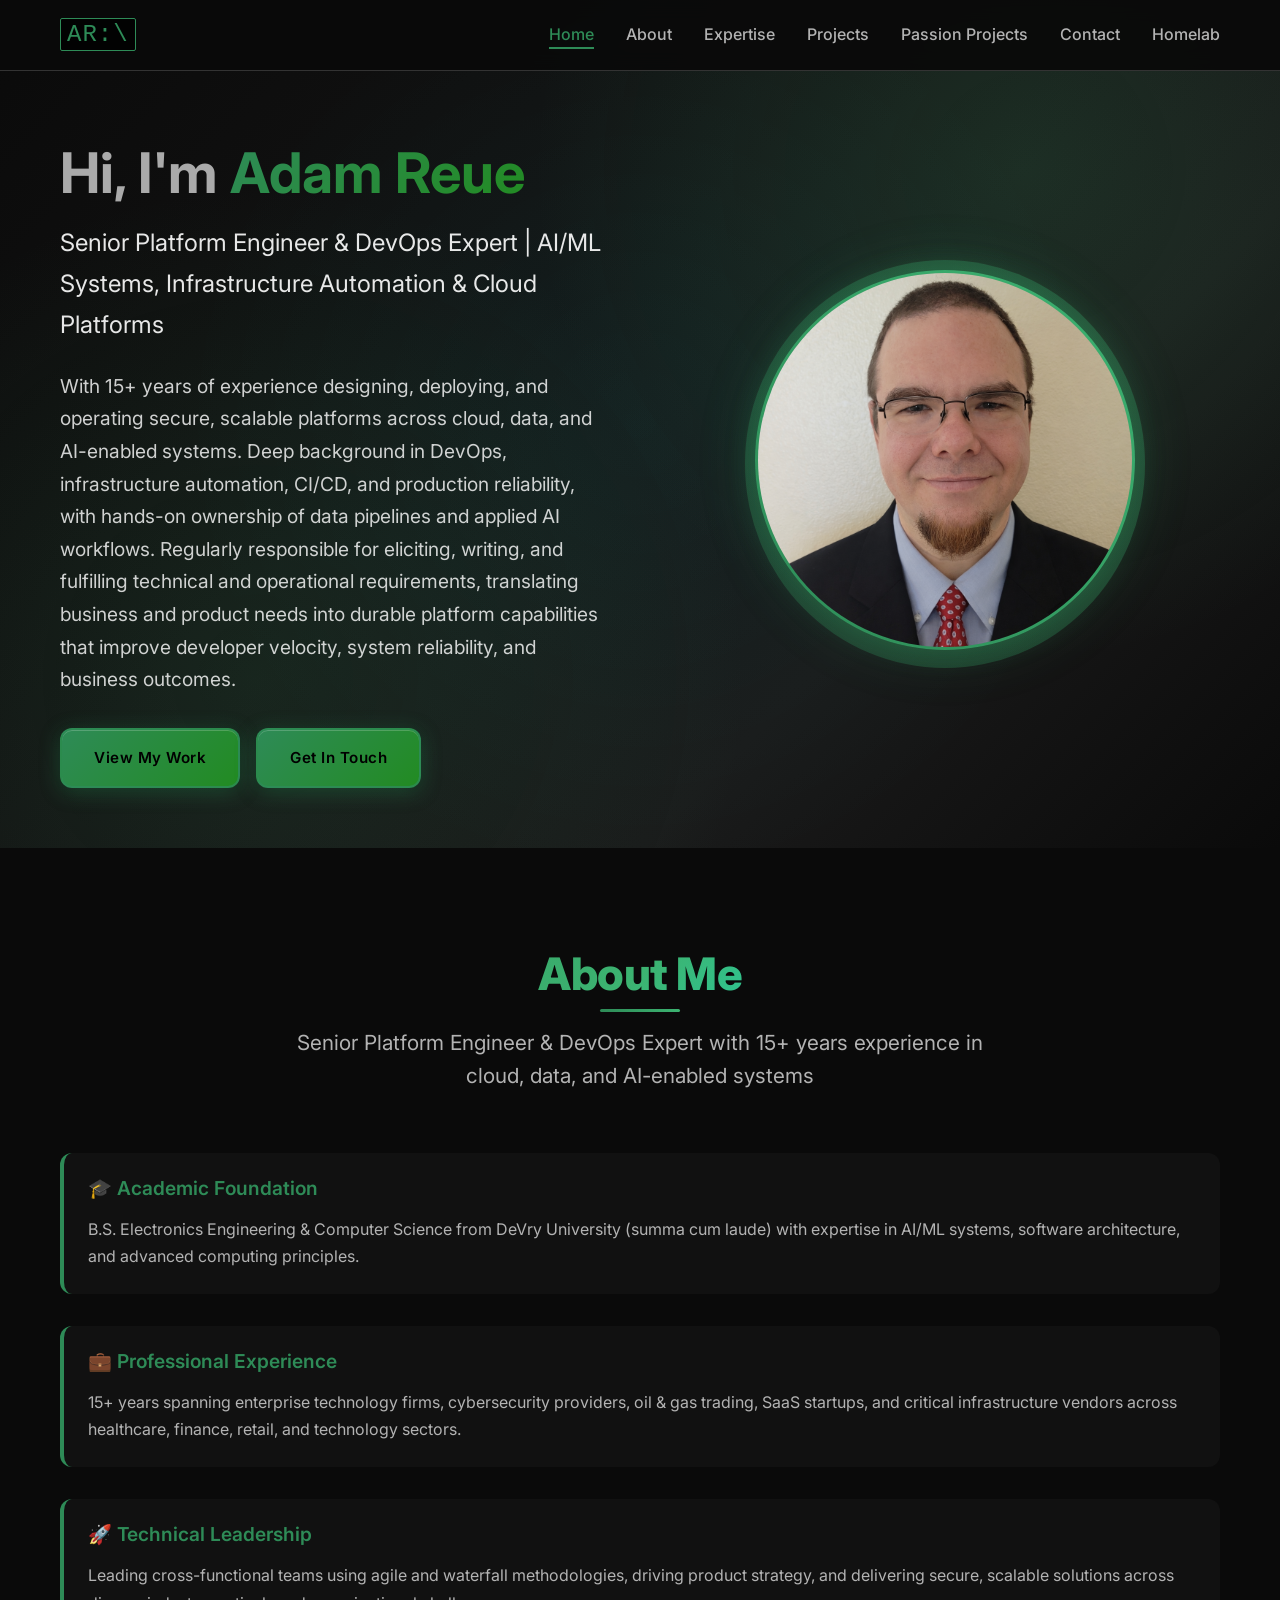
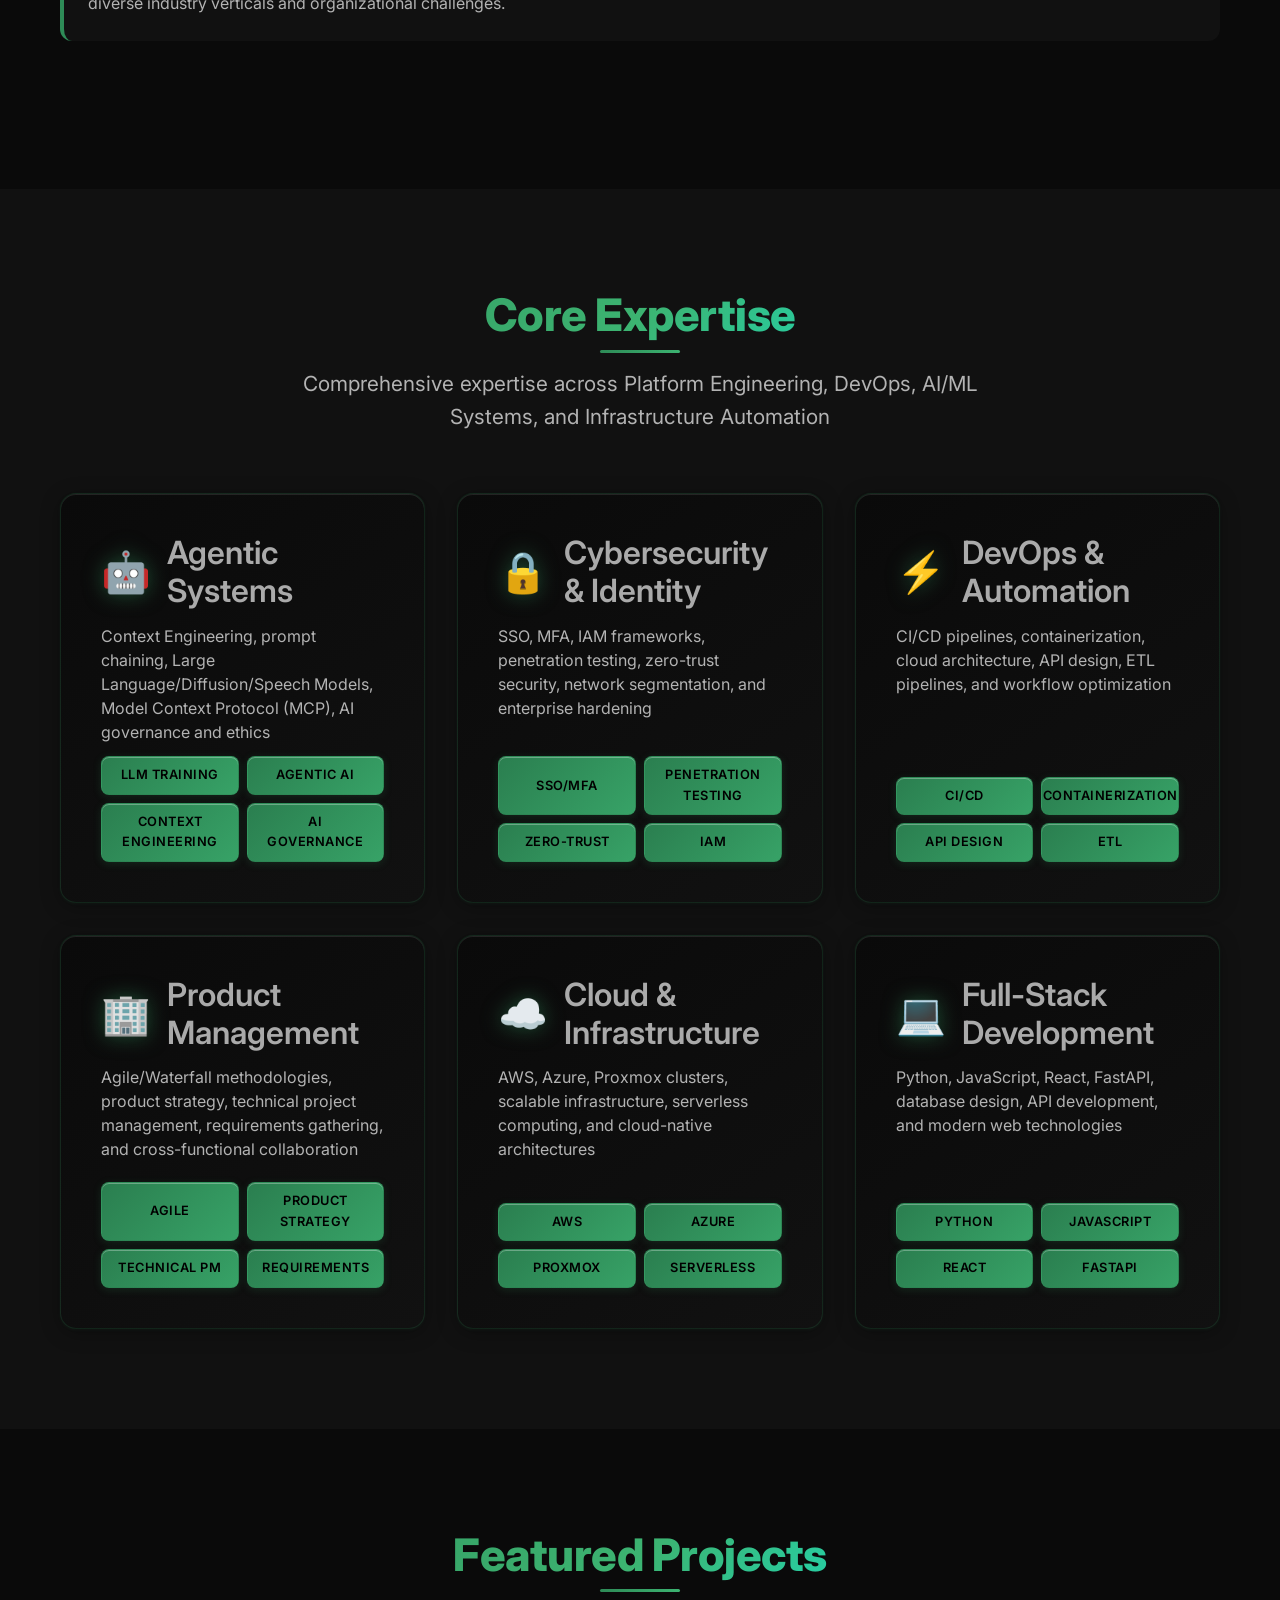
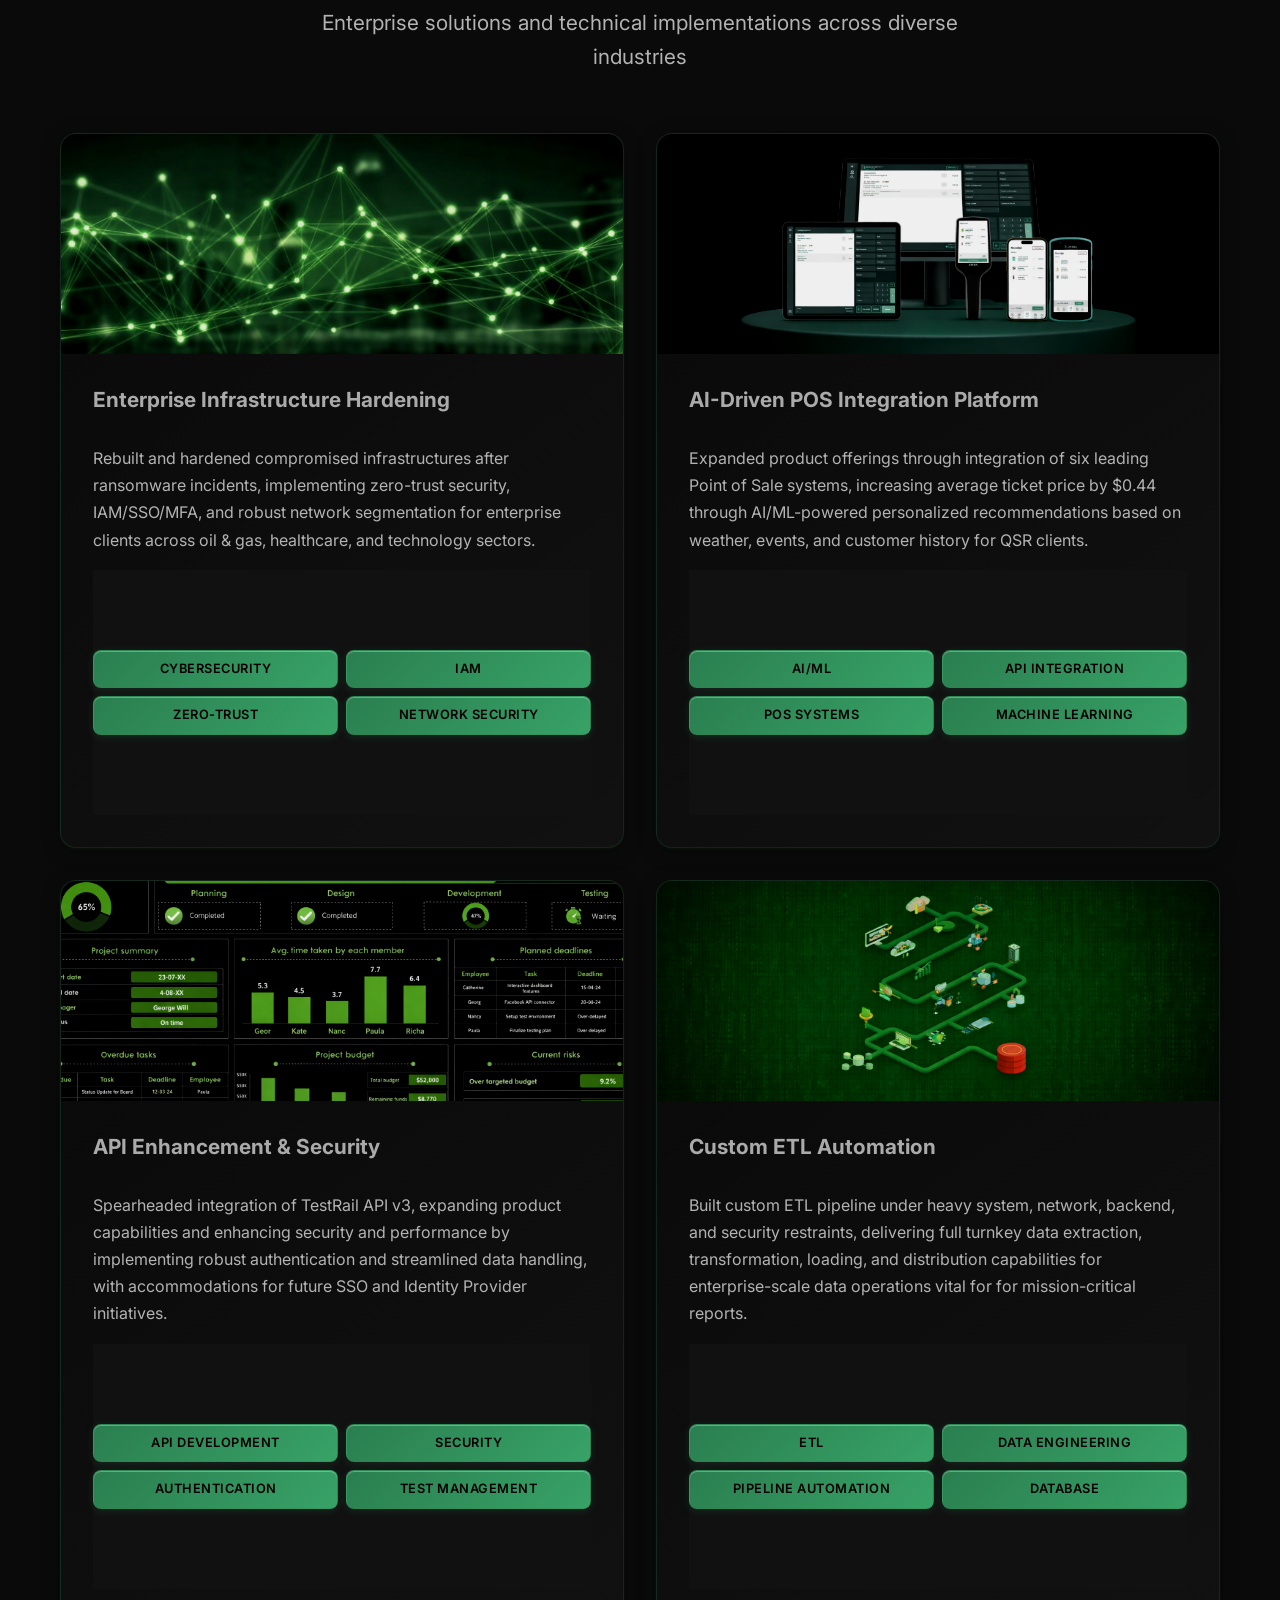
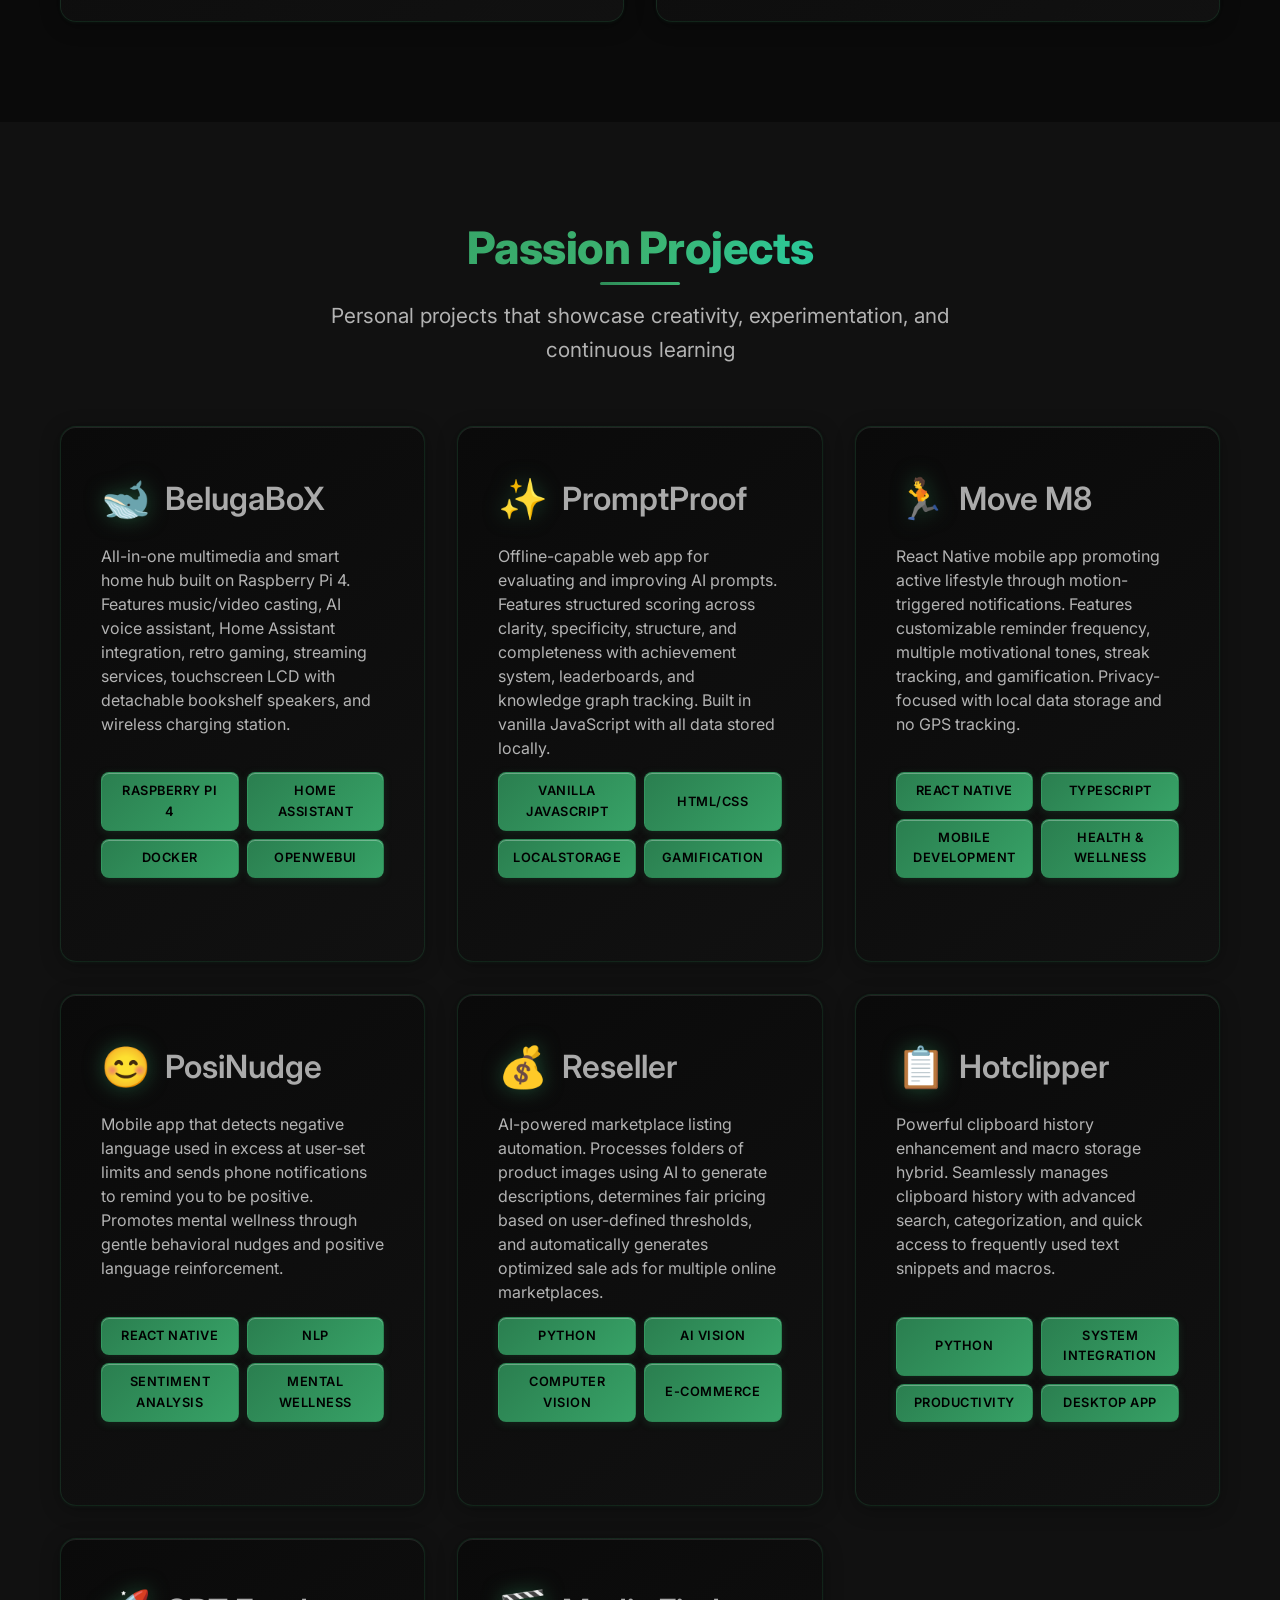
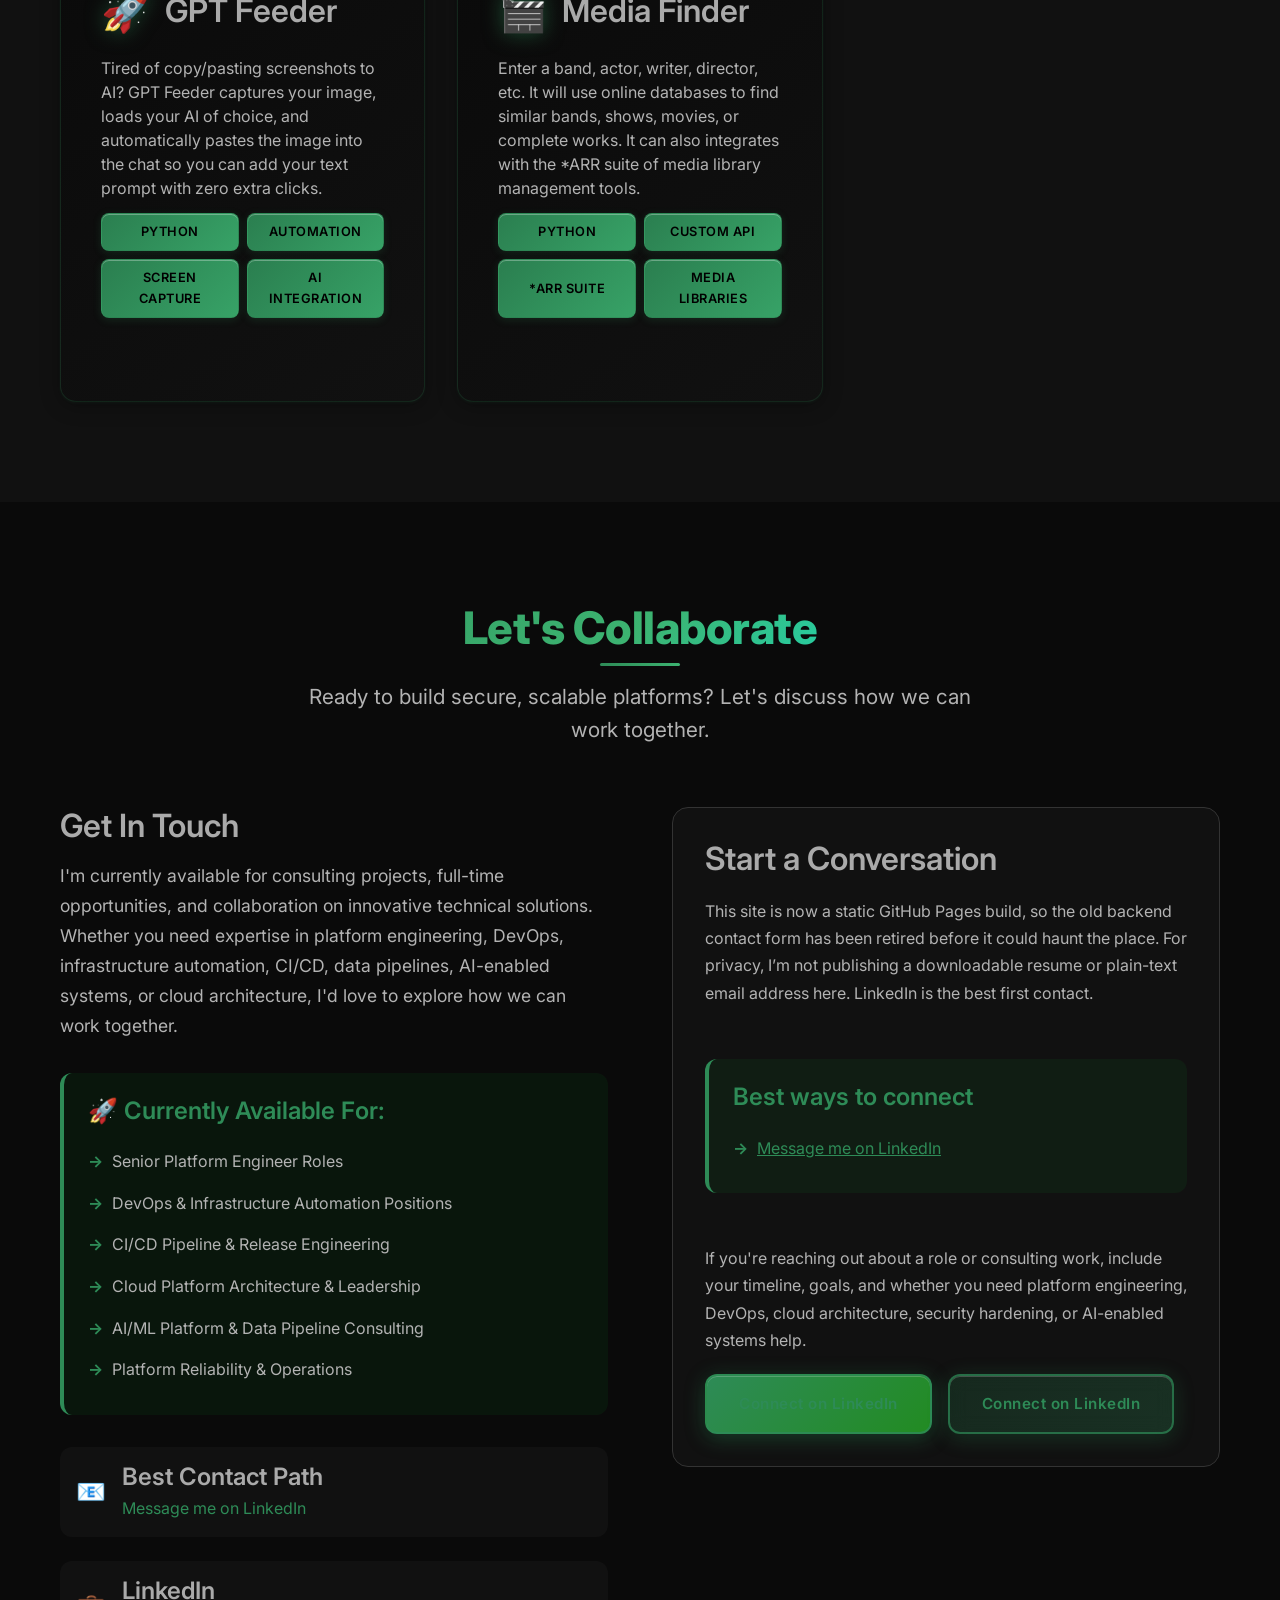
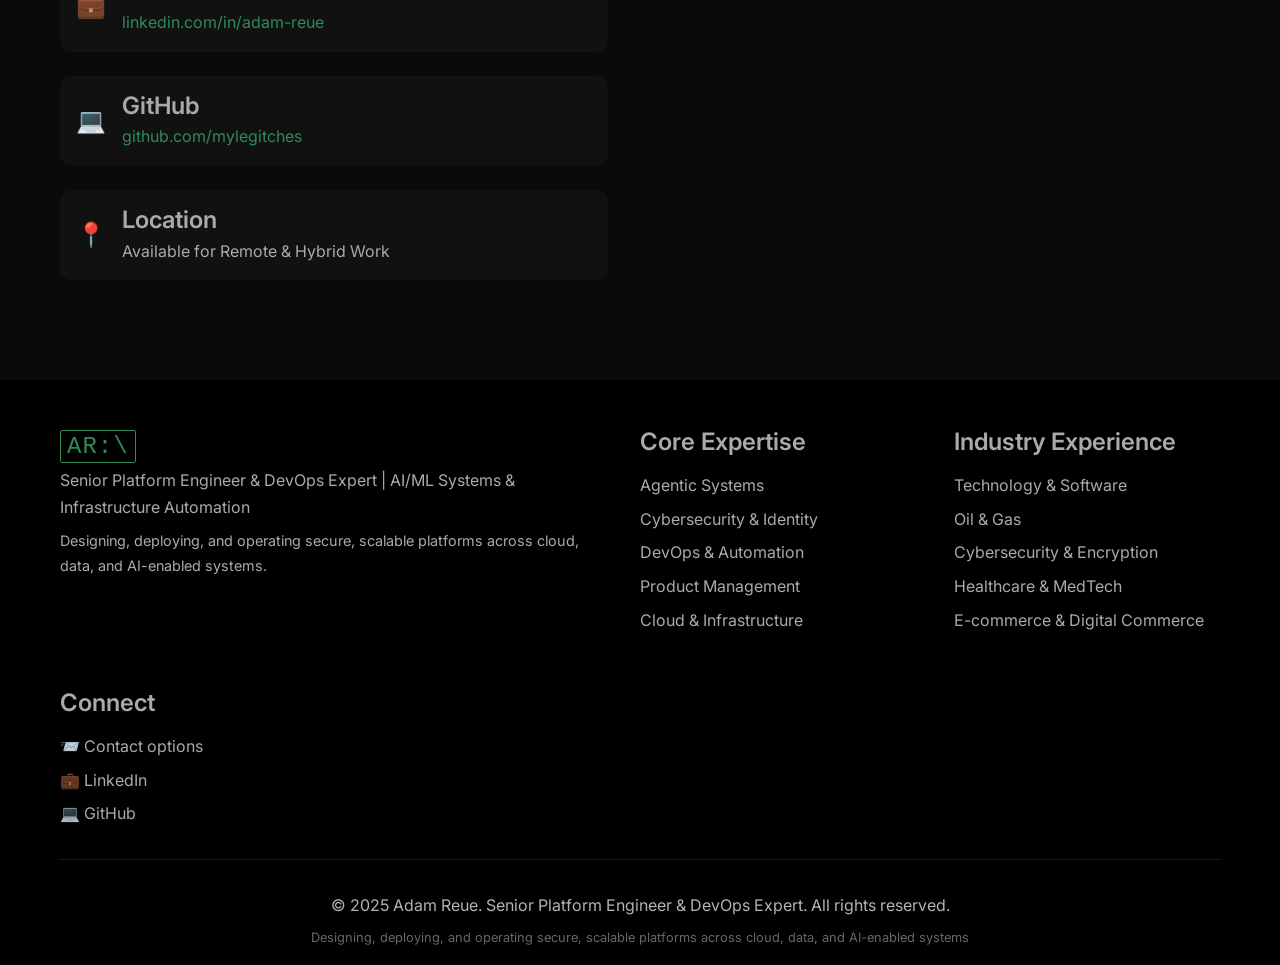
==== index.html @ cebc0ce0 "Initial public release" ====
<!DOCTYPE html>
<html lang="en">
<head>
    <meta charset="UTF-8">
    <meta name="viewport" content="width=device-width, initial-scale=1.0">
    <title>Adam Reue - Senior Platform Engineer & DevOps Expert | AI/ML Systems, Infrastructure Automation & Cloud Platforms</title>
    <meta name="description" content="Senior Platform Engineer with 15+ years experience designing, deploying, and operating secure, scalable platforms across cloud, data, and AI-enabled systems. Expert in DevOps, infrastructure automation, CI/CD, and production reliability.">
    <meta name="keywords" content="AI Solutions Architect, Senior Technical Product Manager, ETL and Automation Engineer, Technical Product Manager, Cybersecurity Expert, Machine Learning, DevOps, Full-Stack Development, API Design, Agentic AI">
    <meta name="author" content="Adam Reue">

    <!-- Open Graph / Facebook -->
    <meta property="og:type" content="website">
    <meta property="og:url" content="https://mylegitches.github.io/adamreue-com/">
    <meta property="og:title" content="Adam Reue - Senior Platform Engineer & DevOps Expert | AI/ML Systems & Infrastructure Automation">
    <meta property="og:description" content="15+ years experience in DevOps, infrastructure automation, CI/CD, and platform reliability. Expert in cloud platforms, data pipelines, and AI-enabled systems.">

    <!-- Twitter -->
    <meta property="twitter:card" content="summary_large_image">
    <meta property="twitter:url" content="https://mylegitches.github.io/adamreue-com/">
    <meta property="twitter:title" content="Adam Reue - Senior Platform Engineer & DevOps Expert | AI/ML Systems & Infrastructure Automation">
    <meta property="twitter:description" content="15+ years experience in DevOps, infrastructure automation, CI/CD, and platform reliability. Expert in cloud platforms, data pipelines, and AI-enabled systems.">

    <link rel="preconnect" href="https://fonts.googleapis.com">
    <link rel="preconnect" href="https://fonts.gstatic.com" crossorigin>
    <link href="https://fonts.googleapis.com/css2?family=Inter:wght@300;400;500;600;700&family=JetBrains+Mono:wght@400;500;600&family=Orbitron:wght@400;700;900&display=swap" rel="stylesheet">
    <link rel="stylesheet" href="assets/css/styles.css">
    <link rel="icon" type="image/png" href="assets/img/placeholder.png">
</head>
<body>
    <!-- Navigation -->
    <nav class="navbar">
        <div class="nav-container">
            <div class="nav-logo">
                <span class="logo-text">AR:\</span>
            </div>
            <ul class="nav-menu">
                <li class="nav-item"><a href="#home" class="nav-link">Home</a></li>
                <li class="nav-item"><a href="#about" class="nav-link">About</a></li>
                <li class="nav-item"><a href="#expertise" class="nav-link">Expertise</a></li>
                <li class="nav-item"><a href="#projects" class="nav-link">Projects</a></li>
                <li class="nav-item"><a href="#passion-projects" class="nav-link">Passion Projects</a></li>                <li class="nav-item"><a href="#contact" class="nav-link">Contact</a></li>
                <li class="nav-item"><a href="https://homelab.adamreue.com" class="nav-link" target="_blank">Homelab</a></li>
            </ul>
            <div class="hamburger">
                <span></span>
                <span></span>
                <span></span>
            </div>
        </div>
    </nav>

    <!-- Hero Section -->
    <section id="home" class="hero">
        <div class="hero-container">
            <div class="hero-content">
                <div class="hero-text">
                    <h1 class="hero-title">
                        Hi, I'm <span class="highlight">Adam Reue</span>
                    </h1>
                    <p class="hero-subtitle">Senior Platform Engineer & DevOps Expert | AI/ML Systems, Infrastructure Automation & Cloud Platforms</p>
                    <p class="hero-description">
                        With 15+ years of experience designing, deploying, and operating secure, scalable platforms across cloud, data, and AI-enabled systems. Deep background in DevOps, infrastructure automation, CI/CD, and production reliability, with hands-on ownership of data pipelines and applied AI workflows. Regularly responsible for eliciting, writing, and fulfilling technical and operational requirements, translating business and product needs into durable platform capabilities that improve developer velocity, system reliability, and business outcomes.
                    </p>
                    <div class="hero-buttons">
                        <a href="#projects" class="btn btn-primary">View My Work</a>
                        <a href="#contact" class="btn btn-primary">Get In Touch</a>                    </div>
                </div>
                <div class="hero-image">
                    <div class="image-container">
                        <img src="assets/img/Adam2026.png" alt="Adam Reue - Senior AI Engineer" class="profile-image">
                        <div class="image-glow"></div>
                    </div>
                </div>
            </div>
        </div>
    </section>

    <!-- About Section -->
    <section id="about" class="about">
        <div class="container">
            <div class="section-header">
                <h2 class="section-title">About Me</h2>
                <p class="section-subtitle">Senior Platform Engineer & DevOps Expert with 15+ years experience in cloud, data, and AI-enabled systems</p>
            </div>
            <div class="about-content">
                <div class="about-text">
                    <div class="about-experience">
                        <div class="experience-item">
                            <h4>🎓 Academic Foundation</h4>
                            <p>B.S. Electronics Engineering & Computer Science from DeVry University (summa cum laude) with expertise in AI/ML systems, software architecture, and advanced computing principles.</p>
                        </div>
                        <div class="experience-item">
                            <h4>💼 Professional Experience</h4>
                            <p>15+ years spanning enterprise technology firms, cybersecurity providers, oil & gas trading, SaaS startups, and critical infrastructure vendors across healthcare, finance, retail, and technology sectors.</p>
                        </div>
                        <div class="experience-item">
                            <h4>🚀 Technical Leadership</h4>
                            <p>Leading cross-functional teams using agile and waterfall methodologies, driving product strategy, and delivering secure, scalable solutions across diverse industry verticals and organizational challenges.</p>
                        </div>
                    </div>
                </div>
            </div>
        </div>
    </section>

    <!-- Expertise Section -->
    <section id="expertise" class="expertise">
        <div class="container">
            <div class="section-header">
                <h2 class="section-title">Core Expertise</h2>
                <p class="section-subtitle">Comprehensive expertise across Platform Engineering, DevOps, AI/ML Systems, and Infrastructure Automation</p>
            </div>
            <div class="expertise-grid">
                <div class="expertise-card">
                    <div class="card-header">
                        <div class="card-icon">🤖</div>
                        <h3>Agentic Systems</h3>
                    </div>
                    <p>Context Engineering, prompt chaining, Large Language/Diffusion/Speech Models, Model Context Protocol (MCP), AI governance and ethics</p>
                    <div class="skill-tags">
                        <span class="skill-tag">LLM Training</span>
                        <span class="skill-tag">Agentic AI</span>
                        <span class="skill-tag">Context Engineering</span>
                        <span class="skill-tag">AI Governance</span>
                    </div>
                </div>
                <div class="expertise-card">
                    <div class="card-header">
                        <div class="card-icon">🔒</div>
                        <h3>Cybersecurity & Identity</h3>
                    </div>
                    <p>SSO, MFA, IAM frameworks, penetration testing, zero-trust security, network segmentation, and enterprise hardening</p>
                    <div class="skill-tags">
                        <span class="skill-tag">SSO/MFA</span>
                        <span class="skill-tag">Penetration Testing</span>
                        <span class="skill-tag">Zero-Trust</span>
                        <span class="skill-tag">IAM</span>
                    </div>
                </div>
                <div class="expertise-card">
                    <div class="card-header">
                        <div class="card-icon">⚡</div>
                        <h3>DevOps & Automation</h3>
                    </div>
                    <p>CI/CD pipelines, containerization, cloud architecture, API design, ETL pipelines, and workflow optimization</p>
                    <div class="skill-tags">
                        <span class="skill-tag">CI/CD</span>
                        <span class="skill-tag">Containerization</span>
                        <span class="skill-tag">API Design</span>
                        <span class="skill-tag">ETL</span>
                    </div>
                </div>
                <div class="expertise-card">
                    <div class="card-header">
                        <div class="card-icon">🏢</div>
                        <h3>Product Management</h3>
                    </div>
                    <p>Agile/Waterfall methodologies, product strategy, technical project management, requirements gathering, and cross-functional collaboration</p>
                    <div class="skill-tags">
                        <span class="skill-tag">Agile</span>
                        <span class="skill-tag">Product Strategy</span>
                        <span class="skill-tag">Technical PM</span>
                        <span class="skill-tag">Requirements</span>
                    </div>
                </div>
                <div class="expertise-card">
                    <div class="card-header">
                        <div class="card-icon">☁️</div>
                        <h3>Cloud & Infrastructure</h3>
                    </div>
                    <p>AWS, Azure, Proxmox clusters, scalable infrastructure, serverless computing, and cloud-native architectures</p>
                    <div class="skill-tags">
                        <span class="skill-tag">AWS</span>
                        <span class="skill-tag">Azure</span>
                        <span class="skill-tag">Proxmox</span>
                        <span class="skill-tag">Serverless</span>
                    </div>
                </div>
                <div class="expertise-card">
                    <div class="card-header">
                        <div class="card-icon">💻</div>
                        <h3>Full-Stack Development</h3>
                    </div>
                    <p>Python, JavaScript, React, FastAPI, database design, API development, and modern web technologies</p>
                    <div class="skill-tags">
                        <span class="skill-tag">Python</span>
                        <span class="skill-tag">JavaScript</span>
                        <span class="skill-tag">React</span>
                        <span class="skill-tag">FastAPI</span>
                    </div>
                </div>
            </div>
        </div>
    </section>

    <!-- Projects Section -->
    <section id="projects" class="projects">
        <div class="container">
            <div class="section-header">
                <h2 class="section-title">Featured Projects</h2>
                <p class="section-subtitle">Enterprise solutions and technical implementations across diverse industries</p>
            </div>
            <div class="projects-grid">
                <div class="project-card">
                    <div class="project-image">
                        <img src="assets/img/platform-hardening.png" alt="Enterprise Infrastructure Hardening">
                    </div>
                    <div class="project-content">
                        <h3>Enterprise Infrastructure Hardening</h3>
                        <p>Rebuilt and hardened compromised infrastructures after ransomware incidents, implementing zero-trust security, IAM/SSO/MFA, and robust network segmentation for enterprise clients across oil & gas, healthcare, and technology sectors.</p>
                        <div class="project-tech">
                            <span class="tech-tag">Cybersecurity</span>
                            <span class="tech-tag">IAM</span>
                            <span class="tech-tag">Zero-Trust</span>
                            <span class="tech-tag">Network Security</span>
                        </div>
                        <div class="project-links">
                            <a href="#contact" class="project-github-link">CONTACT ME</a>
                        </div>
                    </div>
                </div>
                <div class="project-card">
                    <div class="project-image">
                        <img src="assets/img/extenda-retail-pos-system.png" alt="AI-Driven POS Integration Platform">
                    </div>
                    <div class="project-content">
                        <h3>AI-Driven POS Integration Platform</h3>
                        <p>Expanded product offerings through integration of six leading Point of Sale systems, increasing average ticket price by $0.44 through AI/ML-powered personalized recommendations based on weather, events, and customer history for QSR clients.</p>
                        <div class="project-tech">
                            <span class="tech-tag">AI/ML</span>
                            <span class="tech-tag">API Integration</span>
                            <span class="tech-tag">POS Systems</span>
                            <span class="tech-tag">Machine Learning</span>
                        </div>
                        <div class="project-links">
                            <a href="#contact" class="project-github-link">CONTACT ME</a>
                        </div>
                    </div>
                </div>
                <div class="project-card">
                    <div class="project-image">
                        <img src="assets/img/project-status-quality-assurance-dashboard.png" alt="API Enhancement & Security">
                    </div>
                    <div class="project-content">
                        <h3>API Enhancement & Security</h3>
                        <p>Spearheaded integration of TestRail API v3, expanding product capabilities and enhancing security and performance by implementing robust authentication and streamlined data handling, with accommodations for future SSO and Identity Provider initiatives.</p>
                        <div class="project-tech">
                            <span class="tech-tag">API Development</span>
                            <span class="tech-tag">Security</span>
                            <span class="tech-tag">Authentication</span>
                            <span class="tech-tag">Test Management</span>
                        </div>
                        <div class="project-links">
                            <a href="#contact" class="project-github-link">CONTACT ME</a>
                        </div>
                    </div>
                </div>
                <div class="project-card">
                    <div class="project-image">
                        <img src="assets/img/etl-pipeline.png" alt="ETL Automation Engineer">
                    </div>
                    <div class="project-content">
                        <h3>Custom ETL Automation</h3>
                        <p>Built custom ETL pipeline under heavy system, network, backend, and security restraints, delivering full turnkey data extraction, transformation, loading, and distribution capabilities for enterprise-scale data operations vital for for mission-critical reports.</p>
                        <div class="project-tech">
                            <span class="tech-tag">ETL</span>
                            <span class="tech-tag">Data Engineering</span>
                            <span class="tech-tag">Pipeline Automation</span>
                            <span class="tech-tag">Database</span>
                        </div>
                        <div class="project-links">
                            <a href="#contact" class="project-github-link">CONTACT ME</a>
                        </div>
                    </div>
                </div>
            </div>
        </div>
    </section>

    <!-- Passion Projects Section -->
    <section id="passion-projects" class="passion-projects">
        <div class="container">
            <div class="section-header">
                <h2 class="section-title">Passion Projects</h2>
                <p class="section-subtitle">Personal projects that showcase creativity, experimentation, and continuous learning</p>
            </div>
            <div class="expertise-grid">
                <div class="expertise-card animate-in passion-project-card">
                    <div class="card-header">
                        <div class="card-icon">🐋</div>
                        <h3>BelugaBoX</h3>
                    </div>
                    <p>All-in-one multimedia and smart home hub built on Raspberry Pi 4. Features music/video casting, AI voice assistant, Home Assistant integration, retro gaming, streaming services, touchscreen LCD with detachable bookshelf speakers, and wireless charging station.</p>
                    <div class="skill-tags">
                        <span class="skill-tag">Raspberry Pi 4</span>
                        <span class="skill-tag">Home Assistant</span>
                        <span class="skill-tag">Docker</span>
                        <span class="skill-tag">OpenWebUI</span>
                    </div>
                    <div class="project-links">
                        <a href="projects/belugabox/" class="project-details-link">PROJECT DETAILS</a>
                        <a href="https://github.com/mylegitches/BelugaBoX" class="project-github-link" target="_blank">VIEW ON GITHUB</a>
                    </div>
                </div>
                <div class="expertise-card animate-in passion-project-card">
                    <div class="card-header">
                        <div class="card-icon">✨</div>
                        <h3>PromptProof</h3>
                    </div>
                    <p>Offline-capable web app for evaluating and improving AI prompts. Features structured scoring across clarity, specificity, structure, and completeness with achievement system, leaderboards, and knowledge graph tracking. Built in vanilla JavaScript with all data stored locally.</p>
                    <div class="skill-tags">
                        <span class="skill-tag">Vanilla JavaScript</span>
                        <span class="skill-tag">HTML/CSS</span>
                        <span class="skill-tag">LocalStorage</span>
                        <span class="skill-tag">Gamification</span>
                    </div>
                    <div class="project-links">
                        <a href="projects/promptproof/" class="project-details-link">PROJECT DETAILS</a>
                        <a href="https://github.com/mylegitches/promptproof" class="project-github-link" target="_blank">VIEW ON GITHUB</a>
                    </div>
                </div>
                <div class="expertise-card animate-in passion-project-card">
                    <div class="card-header">
                        <div class="card-icon">🏃</div>
                        <h3>Move M8</h3>
                    </div>
                    <p>React Native mobile app promoting active lifestyle through motion-triggered notifications. Features customizable reminder frequency, multiple motivational tones, streak tracking, and gamification. Privacy-focused with local data storage and no GPS tracking.</p>
                    <div class="skill-tags">
                        <span class="skill-tag">React Native</span>
                        <span class="skill-tag">TypeScript</span>
                        <span class="skill-tag">Mobile Development</span>
                        <span class="skill-tag">Health & Wellness</span>
                    </div>
                    <div class="project-links">
                        <a href="projects/move-m8/" class="project-details-link">PROJECT DETAILS</a>
                        <a href="https://github.com/mylegitches/move-m8" class="project-github-link" target="_blank">VIEW ON GITHUB</a>
                    </div>
                </div>
                <div class="expertise-card animate-in passion-project-card">
                    <div class="card-header">
                        <div class="card-icon">😊</div>
                        <h3>PosiNudge</h3>
                    </div>
                    <p>Mobile app that detects negative language used in excess at user-set limits and sends phone notifications to remind you to be positive. Promotes mental wellness through gentle behavioral nudges and positive language reinforcement.</p>
                    <div class="skill-tags">
                        <span class="skill-tag">React Native</span>
                        <span class="skill-tag">NLP</span>
                        <span class="skill-tag">Sentiment Analysis</span>
                        <span class="skill-tag">Mental Wellness</span>
                    </div>
                    <div class="project-links">
                        <a href="projects/posi-nudge/" class="project-details-link">PROJECT DETAILS</a>
                        <a href="https://github.com/mylegitches/posi-nudge" class="project-github-link" target="_blank">VIEW ON GITHUB</a>
                    </div>
                </div>
                <div class="expertise-card animate-in passion-project-card">
                    <div class="card-header">
                        <div class="card-icon">💰</div>
                        <h3>Reseller</h3>
                    </div>
                    <p>AI-powered marketplace listing automation. Processes folders of product images using AI to generate descriptions, determines fair pricing based on user-defined thresholds, and automatically generates optimized sale ads for multiple online marketplaces.</p>
                    <div class="skill-tags">
                        <span class="skill-tag">Python</span>
                        <span class="skill-tag">AI Vision</span>
                        <span class="skill-tag">Computer Vision</span>
                        <span class="skill-tag">E-commerce</span>
                    </div>
                    <div class="project-links">
                        <a href="projects/reseller/" class="project-details-link">PROJECT DETAILS</a>
                        <a href="https://github.com/mylegitches/reseller" class="project-github-link" target="_blank">VIEW ON GITHUB</a>
                    </div>
                </div>
                <div class="expertise-card animate-in passion-project-card">
                    <div class="card-header">
                        <div class="card-icon">📋</div>
                        <h3>Hotclipper</h3>
                    </div>
                    <p>Powerful clipboard history enhancement and macro storage hybrid. Seamlessly manages clipboard history with advanced search, categorization, and quick access to frequently used text snippets and macros.</p>
                    <div class="skill-tags">
                        <span class="skill-tag">Python</span>
                        <span class="skill-tag">System Integration</span>
                        <span class="skill-tag">Productivity</span>
                        <span class="skill-tag">Desktop App</span>
                    </div>
                    <div class="project-links">
                        <a href="projects/hotclipper/" class="project-details-link">PROJECT DETAILS</a>
                        <a href="https://github.com/mylegitches/hotclipper" class="project-github-link" target="_blank">VIEW ON GITHUB</a>
                    </div>
                </div>
                <div class="expertise-card animate-in passion-project-card">
                    <div class="card-header">
                        <div class="card-icon">🚀</div>
                        <h3>GPT Feeder</h3>
                    </div>
                    <p>Tired of copy/pasting screenshots to AI? GPT Feeder captures your image, loads your AI of choice, and automatically pastes the image into the chat so you can add your text prompt with zero extra clicks.</p>
                    <div class="skill-tags">
                        <span class="skill-tag">Python</span>
                        <span class="skill-tag">Automation</span>
                        <span class="skill-tag">Screen Capture</span>
                        <span class="skill-tag">AI Integration</span>
                    </div>
                    <div class="project-links">
                        <a href="projects/gpt-feeder/" class="project-details-link">PROJECT DETAILS</a>
                        <a href="https://github.com/mylegitches/gpt-feeder" class="project-github-link" target="_blank">VIEW ON GITHUB</a>
                    </div>
                </div>
                <div class="expertise-card animate-in passion-project-card">
                    <div class="card-header">
                        <div class="card-icon">🎬</div>
                        <h3>Media Finder</h3>
                    </div>
                    <p>Enter a band, actor, writer, director, etc. It will use online databases to find similar bands, shows, movies, or complete works. It can also integrates with the *ARR suite of media library management tools.</p>
                    <div class="skill-tags">
                        <span class="skill-tag">Python</span>
                        <span class="skill-tag">Custom API</span>
                        <span class="skill-tag">*ARR Suite</span>
                        <span class="skill-tag">Media Libraries</span>
                    </div>
                    <div class="project-links">
                        <a href="projects/media-finder/" class="project-details-link">PROJECT DETAILS</a>
                        <a href="https://github.com/mylegitches/media-finder" class="project-github-link" target="_blank">VIEW ON GITHUB</a>
                    </div>
                </div>
            </div>
        </div>
    </section>

    <!-- Contact Section -->
    <section id="contact" class="contact">
        <div class="container">
            <div class="section-header">
                <h2 class="section-title">Let's Collaborate</h2>
                <p class="section-subtitle">Ready to build secure, scalable platforms? Let's discuss how we can work together.</p>
            </div>
            <div class="contact-content">
                <div class="contact-info">
                    <h3>Get In Touch</h3>
                    <p>I'm currently available for consulting projects, full-time opportunities, and collaboration on innovative technical solutions. Whether you need expertise in platform engineering, DevOps, infrastructure automation, CI/CD, data pipelines, AI-enabled systems, or cloud architecture, I'd love to explore how we can work together.</p>

                    <div class="availability">
                        <h4>🚀 Currently Available For:</h4>
                        <ul>
                            <li>Senior Platform Engineer Roles</li>
                            <li>DevOps & Infrastructure Automation Positions</li>
                            <li>CI/CD Pipeline & Release Engineering</li>
                            <li>Cloud Platform Architecture & Leadership</li>
                            <li>AI/ML Platform & Data Pipeline Consulting</li>
                            <li>Platform Reliability & Operations</li>
                        </ul>
                    </div>

                    <div class="contact-methods">
                        <div class="contact-method">
                            <div class="contact-icon">📧</div>
                            <div class="contact-details">
                                <h4>Best Contact Path</h4>
                                <a href="https://www.linkedin.com/in/adam-reue/" target="_blank" rel="noopener">Message me on LinkedIn</a>
                            </div>
                        </div>
                        <div class="contact-method">
                            <div class="contact-icon">💼</div>
                            <div class="contact-details">
                                <h4>LinkedIn</h4>
                                <a href="https://www.linkedin.com/in/adam-reue/" target="_blank">linkedin.com/in/adam-reue</a>
                            </div>
                        </div>
                        <div class="contact-method">
                            <div class="contact-icon">💻</div>
                            <div class="contact-details">
                                <h4>GitHub</h4>
                                <a href="https://github.com/mylegitches" target="_blank">github.com/mylegitches</a>
                            </div>
                        </div>
                        <div class="contact-method">
                            <div class="contact-icon">📍</div>
                            <div class="contact-details">
                                <h4>Location</h4>
                                <span>Available for Remote & Hybrid Work</span>
                            </div>
                        </div>
                    </div>
                </div>
                <div class="contact-form static-contact-card">
                    <div class="form">
                        <h3>Start a Conversation</h3>
                        <p>This site is now a static GitHub Pages build, so the old backend contact form has been retired before it could haunt the place. For privacy, I’m not publishing a downloadable resume or plain-text email address here. LinkedIn is the best first contact.</p>
                        <div class="availability">
                            <h4>Best ways to connect</h4>
                            <ul>                                <li><a href="https://www.linkedin.com/in/adam-reue/" target="_blank" rel="noopener">Message me on LinkedIn</a></li>                            </ul>
                        </div>
                        <p>If you're reaching out about a role or consulting work, include your timeline, goals, and whether you need platform engineering, DevOps, cloud architecture, security hardening, or AI-enabled systems help.</p>
                        <div class="hero-buttons">
                            <a class="btn btn-primary" href="https://www.linkedin.com/in/adam-reue/" target="_blank" rel="noopener">Connect on LinkedIn</a>
                            <a class="btn btn-secondary" href="https://www.linkedin.com/in/adam-reue/" target="_blank" rel="noopener">Connect on LinkedIn</a>
                        </div>
                    </div>
                </div>
            </div>
        </div>
    </section>

    <!-- Footer -->
    <footer class="footer">
        <div class="container">
            <div class="footer-content">
                <div class="footer-section">
                    <div class="footer-logo">
                        <span class="logo-text">AR:\</span>
                        <p>Senior Platform Engineer & DevOps Expert | AI/ML Systems & Infrastructure Automation</p>
                        <p class="footer-tagline">Designing, deploying, and operating secure, scalable platforms across cloud, data, and AI-enabled systems.</p>
                    </div>
                </div>
                <div class="footer-section">
                    <h4>Core Expertise</h4>
                    <ul class="footer-links">
                        <li>Agentic Systems</li>
                        <li>Cybersecurity & Identity</li>
                        <li>DevOps & Automation</li>
                        <li>Product Management</li>
                        <li>Cloud & Infrastructure</li>
                    </ul>
                </div>
                <div class="footer-section">
                    <h4>Industry Experience</h4>
                    <ul class="footer-links">
                        <li>Technology & Software</li>
                        <li>Oil & Gas</li>
                        <li>Cybersecurity & Encryption</li>
                        <li>Healthcare & MedTech</li>
                        <li>E-commerce & Digital Commerce</li>
                    </ul>
                </div>
                <div class="footer-section">
                    <h4>Connect</h4>
                    <div class="social-links">
                        <a href="../../index.html#contact" class="social-link">📨 Contact options</a>
                        <a href="https://www.linkedin.com/in/adam-reue/" class="social-link">💼 LinkedIn</a>
                        <a href="https://github.com/mylegitches" class="social-link">💻 GitHub</a>
                    </div>
                </div>
            </div>
            <div class="footer-bottom">
                <p>&copy; 2025 Adam Reue. Senior Platform Engineer & DevOps Expert. All rights reserved.</p>
                <p class="footer-disclaimer">Designing, deploying, and operating secure, scalable platforms across cloud, data, and AI-enabled systems</p>
            </div>
        </div>
    </footer>

    <script src="assets/js/script.js"></script>
</body>
</html>
---- assets/css/styles.css ----
/* Reset and base styles */
* {
    margin: 0;
    padding: 0;
    box-sizing: border-box;
}

:root {
    --primary-color: #2E8B57;
    --primary-dark: #228B22;
    --secondary-color: #1a1a1a;
    --accent-color: #3CB371;
    --success-color: #2E8B57;
    --warning-color: #ffaa00;
    --error-color: #ff073a;

    --text-primary: #aaaaaa;
    --text-secondary: #b3b3b3;
    --text-muted: #666666;

    --bg-primary: #0a0a0a;
    --bg-secondary: #111111;
    --bg-accent: #1a1a1a;

    --border-color: #333333;
    --shadow-sm: 0 1px 2px 0 rgba(0, 255, 65, 0.2);
    --shadow-md: 0 4px 6px -1px rgba(0, 255, 65, 0.3), 0 2px 4px -1px rgba(0, 255, 65, 0.2);
    --shadow-lg: 0 10px 15px -3px rgba(0, 255, 65, 0.3), 0 4px 6px -2px rgba(0, 255, 65, 0.2);
    --shadow-xl: 0 20px 25px -5px rgba(0, 255, 65, 0.3), 0 10px 10px -5px rgba(0, 255, 65, 0.2);

    --radius-sm: 0.375rem;
    --radius-md: 0.5rem;
    --radius-lg: 0.75rem;
    --radius-xl: 1rem;
}

body {
    font-family: 'Inter', -apple-system, BlinkMacSystemFont, 'Segoe UI', 'Roboto', sans-serif;
    line-height: 1.6;
    color: var(--text-primary);
    background-color: var(--bg-secondary);
    font-size: 16px;
    scroll-behavior: smooth;
}

.container {
    max-width: 1200px;
    margin: 0 auto;
    padding: 0 20px;
}

/* Typography */
h1, h2, h3, h4, h5, h6 {
    font-weight: 600;
    line-height: 1.2;
    color: var(--text-primary);
}

h1 { font-size: 3.5rem; }
h2 { font-size: 2.5rem; }
h3 { font-size: 2rem; }
h4 { font-size: 1.5rem; }
h5 { font-size: 1.25rem; }
h6 { font-size: 1.125rem; }

p {
    color: var(--text-secondary);
    line-height: 1.7;
}

/* Navigation */
.navbar {
    position: fixed;
    top: 0;
    left: 0;
    right: 0;
    background: rgba(10, 10, 10, 0.95);
    backdrop-filter: blur(10px);
    border-bottom: 1px solid var(--border-color);
    z-index: 1000;
    transition: all 0.3s ease;
}

.navbar.scrolled {
    background: rgba(32, 32, 32, 0.98);
}

.nav-container {
    max-width: 1200px;
    margin: 0 auto;
    padding: 0 20px;
    display: flex;
    justify-content: space-between;
    align-items: center;
    height: 70px;
}

.nav-logo .logo-text {
    font-size: 1.5rem;
    font-weight: 400;
    font-family: 'Courier New', 'Monaco', 'Consolas', monospace;
    color: var(--primary-color);
    background: rgba(0, 0, 0, 0.8);
    border: 1px solid var(--primary-color);
    border-radius: 2px;
    padding: 2px 6px;
    letter-spacing: 1px;
}


.nav-menu {
    display: flex;
    list-style: none;
    gap: 2rem;
    margin: 0;
}

.nav-link {
    text-decoration: none;
    color: var(--text-secondary);
    font-weight: 500;
    transition: color 0.3s ease;
    position: relative;
}

.nav-link:hover,
.nav-link.active {
    color: var(--primary-color);
}

.nav-link::after {
    content: '';
    position: absolute;
    bottom: -5px;
    left: 0;
    width: 0;
    height: 2px;
    background: var(--primary-color);
    transition: width 0.3s ease;
}

.nav-link:hover::after,
.nav-link.active::after {
    width: 100%;
}

.hamburger {
    display: none;
    flex-direction: column;
    cursor: pointer;
}

.hamburger span {
    width: 25px;
    height: 3px;
    background: var(--text-primary);
    margin: 3px 0;
    transition: 0.3s;
}

/* Sections */
section {
    padding: 100px 0;
    position: relative;
}

.section-header {
    text-align: center;
    margin-bottom: 60px;
}

.section-title {
    font-size: 2.8rem;
    margin-bottom: 1.5rem;
    background: linear-gradient(135deg, var(--primary-color), var(--accent-color), #00ffff);
    -webkit-background-clip: text;
    -webkit-text-fill-color: transparent;
    background-clip: text;
    font-weight: 800;
    letter-spacing: -0.5px;
    position: relative;
    text-align: center;
}

.section-title::after {
    content: '';
    position: absolute;
    bottom: -10px;
    left: 50%;
    transform: translateX(-50%);
    width: 80px;
    height: 3px;
    background: linear-gradient(90deg, var(--primary-color), var(--accent-color));
    border-radius: 2px;
}

.section-subtitle {
    font-size: 1.3rem;
    color: var(--text-secondary);
    max-width: 700px;
    margin: 0 auto 3rem;
    text-align: center;
    line-height: 1.6;
    font-weight: 400;
}

/* Hero Section */
.hero {
    background: linear-gradient(135deg, #0a0a0a 0%, #111111 30%, #1a1a1a 70%, #0a0a0a 100%);
    color: #aaaaaa;
    padding: 140px 0 60px 0;
    position: relative;
    overflow: hidden;
    display: flex;
    align-items: center;
}

.hero::after {
    content: '';
    position: absolute;
    top: 0;
    left: 0;
    right: 0;
    bottom: 0;
    background:
        radial-gradient(circle at 20% 80%, rgba(46, 139, 87, 0.15) 0%, transparent 40%),
        radial-gradient(circle at 80% 20%, rgba(60, 179, 113, 0.15) 0%, transparent 40%),
        radial-gradient(circle at 50% 50%, rgba(0, 255, 255, 0.05) 0%, transparent 60%);
    pointer-events: none;
}

.hero-stats {
    display: flex;
    gap: 2rem;
    margin: 2rem 0;
    justify-content: center;
    flex-wrap: wrap;
}

.stat {
    text-align: center;
    padding: 1rem;
    background: rgba(0, 255, 65, 0.1);
    border-radius: var(--radius-lg);
    border: 1px solid rgba(0, 255, 65, 0.3);
    min-width: 120px;
}

.stat-number {
    display: block;
    font-size: 2rem;
    font-weight: 700;
    color: var(--primary-color);
    margin-bottom: 0.5rem;
}

.stat-label {
    font-size: 0.9rem;
    color: var(--text-secondary);
    text-transform: uppercase;
    letter-spacing: 0.5px;
}

.hero::before {
    content: '';
    position: absolute;
    top: 0;
    left: 0;
    right: 0;
    bottom: 0;
    background: url('data:image/svg+xml,<svg width="60" height="60" viewBox="0 0 60 60" xmlns="http://www.w3.org/2000/svg"><g fill="none" fill-rule="evenodd"><g fill="%23ffffff" fill-opacity="0.05"><circle cx="30" cy="30" r="1"/></g></svg>');
    animation: float 20s ease-in-out infinite;
}

@keyframes float {
    0%, 100% { transform: translateY(0px); }
    50% { transform: translateY(-20px); }
}

.hero-container {
    max-width: 1200px;
    margin: 0 auto;
    padding: 0 20px;
    position: relative;
    z-index: 2;
}

.hero-content {
    display: grid;
    grid-template-columns: 1fr 1fr;
    gap: 60px;
    align-items: center;
}

.hero-title {
    font-size: 3.5rem;
    margin-bottom: 1rem;
    font-weight: 700;
    position: relative;
}


@keyframes blink {
    0%, 50% { opacity: 1; }
    51%, 100% { opacity: 0; }
}


.highlight {
    background: linear-gradient(135deg, #2E8B57, #228B22);
    -webkit-background-clip: text;
    -webkit-text-fill-color: transparent;
    background-clip: text;
}

.hero-subtitle {
    font-size: 1.5rem;
    margin-bottom: 1.5rem;
    color: rgba(255, 255, 255, 0.9);
}

.hero-description {
    font-size: 1.2rem;
    margin-bottom: 2rem;
    color: rgba(255, 255, 255, 0.8);
    line-height: 1.7;
}

.hero-buttons {
    display: flex;
    gap: 1rem;
}

.hero-image {
    display: flex;
    justify-content: center;
    align-items: center;
    position: relative;
    opacity: 0;
}

.image-container {
    position: relative;
    display: inline-block;
}

.profile-image {
    width: 100%;
    max-width: 380px;
    height: auto;
    border-radius: 50%;
    border: 3px solid transparent;
    background: linear-gradient(45deg, var(--primary-color), var(--accent-color)) border-box;
    box-shadow:
        0 0 30px rgba(46, 139, 87, 0.3),
        0 0 60px rgba(60, 179, 113, 0.2),
        inset 0 0 30px rgba(0, 0, 0, 0.1);
    animation: float 6s ease-in-out infinite;
    transition: all 0.3s ease;
}

.image-glow {
    position: absolute;
    top: -10px;
    left: -10px;
    right: -10px;
    bottom: -10px;
    background: linear-gradient(45deg, var(--primary-color), var(--accent-color));
    border-radius: 50%;
    z-index: -1;
    opacity: 0.3;
    animation: glow 4s ease-in-out infinite alternate;
}

@keyframes float {
    0%, 100% { transform: translateY(0px) rotate(0deg); }
    33% { transform: translateY(-10px) rotate(1deg); }
    66% { transform: translateY(-5px) rotate(-1deg); }
}

@keyframes glow {
    0% { opacity: 0.2; transform: scale(1); }
    100% { opacity: 0.4; transform: scale(1.05); }
}

/* Buttons */
.btn {
    display: inline-flex;
    align-items: center;
    justify-content: center;
    padding: 1rem 2rem;
    font-size: 0.95rem;
    font-weight: 600;
    text-decoration: none;
    text-align: center;
    border-radius: var(--radius-lg);
    border: none;
    cursor: pointer;
    transition: all 0.3s ease;
    position: relative;
    overflow: hidden;
    min-height: 48px;
    min-width: 160px;
    letter-spacing: 0.5px;
}

.btn::before {
    content: '';
    position: absolute;
    top: 0;
    left: -100%;
    width: 100%;
    height: 100%;
    background: linear-gradient(90deg, transparent, rgba(255, 255, 255, 0.2), transparent);
    transition: left 0.5s;
}

.btn:hover::before {
    left: 100%;
}

.btn-primary {
    background: linear-gradient(135deg, var(--primary-color), var(--primary-dark));
    color: #000000;
    border: 2px solid rgba(46, 139, 87, 0.8);
    box-shadow:
        0 4px 20px rgba(46, 139, 87, 0.4),
        0 2px 8px rgba(0, 0, 0, 0.3),
        inset 0 1px 0 rgba(255, 255, 255, 0.2);
    font-weight: 600;
    letter-spacing: 0.5px;
}

.btn-primary:hover {
    transform: translateY(-3px);
    box-shadow:
        0 8px 30px rgba(46, 139, 87, 0.5),
        0 4px 15px rgba(0, 0, 0, 0.4),
        inset 0 1px 0 rgba(255, 255, 255, 0.3);
    background: linear-gradient(135deg, #228B22, #2E8B57);
    border-color: #228B22;
}

.btn-secondary {
    background: linear-gradient(135deg, rgba(46, 139, 87, 0.2), rgba(60, 179, 113, 0.2));
    color: #000000;
    border: 2px solid rgba(46, 139, 87, 0.7);
    backdrop-filter: blur(10px);
    box-shadow:
        0 4px 20px rgba(46, 139, 87, 0.3),
        0 2px 8px rgba(0, 0, 0, 0.3),
        inset 0 1px 0 rgba(255, 255, 255, 0.2);
    font-weight: 600;
    letter-spacing: 0.5px;
}

.btn-secondary:hover {
    background: linear-gradient(135deg, rgba(46, 139, 87, 0.3), rgba(60, 179, 113, 0.3));
    border-color: rgba(46, 139, 87, 0.9);
    transform: translateY(-3px);
    box-shadow:
        0 8px 30px rgba(46, 139, 87, 0.4),
        0 4px 15px rgba(0, 0, 0, 0.4),
        inset 0 1px 0 rgba(255, 255, 255, 0.3);
}

.btn-outline {
    background: linear-gradient(135deg, rgba(46, 139, 87, 0.1), rgba(60, 179, 113, 0.1));
    color: #000000;
    border: 2px solid rgba(46, 139, 87, 0.8);
    backdrop-filter: blur(10px);
    box-shadow:
        0 4px 20px rgba(46, 139, 87, 0.2),
        0 2px 8px rgba(0, 0, 0, 0.2),
        inset 0 1px 0 rgba(255, 255, 255, 0.15);
    font-weight: 600;
    letter-spacing: 0.5px;
}

.btn-outline:hover {
    background: linear-gradient(135deg, rgba(46, 139, 87, 0.2), rgba(60, 179, 113, 0.2));
    border-color: rgba(46, 139, 87, 0.9);
    transform: translateY(-3px);
    box-shadow:
        0 8px 30px rgba(46, 139, 87, 0.35),
        0 4px 15px rgba(0, 0, 0, 0.3),
        inset 0 1px 0 rgba(255, 255, 255, 0.25);
}

/* About Section */
.about {
    background: var(--bg-primary);
}

.about-intro {
    font-size: 1.2rem;
    margin-bottom: 3rem;
    max-width: 800px;
}

.about-experience {
    margin-bottom: 3rem;
}

.experience-item {
    margin-bottom: 2rem;
    padding: 1.5rem;
    background: var(--bg-secondary);
    border-radius: var(--radius-lg);
    border-left: 4px solid var(--primary-color);
}

.experience-item h4 {
    color: var(--primary-color);
    margin-bottom: 1rem;
    font-size: 1.2rem;
}

.about-stats {
    display: grid;
    grid-template-columns: repeat(auto-fit, minmax(150px, 1fr));
    gap: 2rem;
    margin: 3rem 0;
}

.stat-card {
    text-align: center;
    padding: 2rem;
    background: linear-gradient(135deg, rgba(0, 255, 65, 0.1), rgba(0, 255, 255, 0.1));
    border-radius: var(--radius-lg);
    border: 1px solid rgba(0, 255, 65, 0.3);
    transition: transform 0.3s ease;
}

.stat-card:hover {
    transform: translateY(-5px);
}

.stat-card .stat-number {
    font-size: 3rem;
    font-weight: 700;
    color: var(--primary-color);
    display: block;
    margin-bottom: 0.5rem;
}

.stat-card .stat-label {
    color: var(--text-secondary);
    font-size: 0.9rem;
    text-transform: uppercase;
    letter-spacing: 0.5px;
}

.about-highlights {
    display: grid;
    grid-template-columns: repeat(auto-fit, minmax(250px, 1fr));
    gap: 2rem;
}

.highlight-item {
    display: flex;
    align-items: flex-start;
    gap: 1rem;
    padding: 1.5rem;
    background: var(--bg-secondary);
    border-radius: var(--radius-lg);
    transition: transform 0.3s ease;
}

.highlight-item:hover {
    transform: translateY(-5px);
}

.highlight-icon {
    font-size: 2rem;
    flex-shrink: 0;
}

.highlight-text h4 {
    margin-bottom: 0.5rem;
    color: var(--text-primary);
}

.highlight-text p {
    font-size: 0.9rem;
}

/* Expertise Section */
.expertise {
    background: var(--bg-secondary);
}

.expertise-grid {
    display: grid;
    grid-template-columns: repeat(auto-fit, minmax(300px, 1fr));
    gap: 2rem;
    align-items: stretch;
}

.expertise-card {
    --card-row-gap: clamp(0.75rem, 1vw, 1.25rem);
    --description-min-height: clamp(6.5rem, 8vw, 8.5rem);
    --tags-min-height: clamp(3.5rem, 5vw, 4.75rem);
    background: linear-gradient(145deg, var(--bg-primary), var(--bg-secondary));
    padding: 2.5rem;
    border-radius: var(--radius-xl);
    box-shadow:
        0 4px 20px rgba(0, 0, 0, 0.3),
        0 1px 3px rgba(46, 139, 87, 0.1),
        inset 0 1px 0 rgba(255, 255, 255, 0.1);
    transition: all 0.4s cubic-bezier(0.175, 0.885, 0.32, 1.275);
    border: 1px solid rgba(46, 139, 87, 0.2);
    position: relative;
    overflow: hidden;
    display: grid;
    grid-template-rows: auto minmax(var(--description-min-height), 1fr) minmax(var(--tags-min-height), auto);
    row-gap: var(--card-row-gap);
    align-content: stretch;
    min-height: 340px;
}

.expertise-card::before {
    content: '';
    position: absolute;
    top: 0;
    left: 0;
    right: 0;
    height: 3px;
    background: linear-gradient(90deg, var(--primary-color), var(--accent-color));
    opacity: 0;
    transition: opacity 0.3s ease;
}

.expertise-card:hover::before {
    opacity: 1;
}

.expertise-card:hover {
    transform: translateY(-12px) scale(1.02);
    box-shadow:
        0 20px 40px rgba(0, 0, 0, 0.4),
        0 0 30px rgba(46, 139, 87, 0.3),
        inset 0 1px 0 rgba(255, 255, 255, 0.2);
    border-color: var(--primary-color);
}

.card-header {
    display: flex;
    align-items: center;
    gap: 1rem;
    margin-bottom: 0;
    flex-wrap: nowrap;
}

.card-icon {
    font-size: 2.5rem;
    filter: drop-shadow(0 0 10px rgba(46, 139, 87, 0.5));
    transition: all 0.3s ease;
}

.expertise-card:hover .card-icon {
    filter: drop-shadow(0 0 15px rgba(46, 139, 87, 0.8));
    transform: scale(1.1);
}

.card-header h3 {
    margin: 0;
}

.expertise-card p {
    margin: 0;
    line-height: 1.5;
    min-height: var(--description-min-height);
    display: flex;
    align-items: flex-start;
}

.expertise-card .skill-tags {
    --keyword-gap: 0.5rem;
    display: grid;
    grid-template-columns: repeat(2, 1fr);
    gap: var(--keyword-gap);
    margin-top: 0;
    min-height: var(--tags-min-height);
    align-content: start;
    row-gap: var(--keyword-gap);
}


.skill-tag {
    background: linear-gradient(135deg, rgba(46, 139, 87, 0.9), rgba(60, 179, 113, 0.9));
    color: #000000;
    padding: 0.5rem 1rem;
    border-radius: var(--radius-md);
    font-size: 0.8rem;
    font-weight: 600;
    border: 1px solid rgba(46, 139, 87, 0.3);
    box-shadow:
        0 2px 8px rgba(46, 139, 87, 0.2),
        inset 0 1px 0 rgba(255, 255, 255, 0.3);
    transition: all 0.3s ease;
    text-transform: uppercase;
    letter-spacing: 0.5px;
    position: relative;
    overflow: hidden;
    display: flex;
    align-items: center;
    justify-content: center;
    text-align: center;
}

.skill-tag::before {
    content: '';
    position: absolute;
    top: 0;
    left: -100%;
    width: 100%;
    height: 100%;
    background: linear-gradient(90deg, transparent, rgba(255, 255, 255, 0.3), transparent);
    transition: left 0.6s;
}

.skill-tag:hover::before {
    left: 100%;
}

.skill-tag:hover {
    transform: translateY(-2px);
    box-shadow:
        0 4px 12px rgba(46, 139, 87, 0.4),
        inset 0 1px 0 rgba(255, 255, 255, 0.4);
    background: linear-gradient(135deg, #228B22, #2E8B57);
}

/* Projects Section */
.projects {
    background: var(--bg-primary);
}

.projects-grid {
    display: grid;
    grid-template-columns: repeat(auto-fit, minmax(450px, 1fr));
    gap: 2rem;
}

.project-card {
    background: linear-gradient(145deg, var(--bg-primary), var(--bg-secondary));
    border-radius: var(--radius-xl);
    box-shadow:
        0 4px 20px rgba(0, 0, 0, 0.3),
        0 1px 3px rgba(46, 139, 87, 0.1),
        inset 0 1px 0 rgba(255, 255, 255, 0.1);
    overflow: hidden;
    transition: all 0.4s cubic-bezier(0.175, 0.885, 0.32, 1.275);
    border: 1px solid rgba(46, 139, 87, 0.2);
    position: relative;
}

.project-card::before {
    content: '';
    position: absolute;
    top: 0;
    left: 0;
    right: 0;
    height: 3px;
    background: linear-gradient(90deg, var(--primary-color), var(--accent-color));
    opacity: 0;
    transition: opacity 0.3s ease;
}

.project-card:hover::before {
    opacity: 1;
}

.project-card:hover {
    transform: translateY(-12px) scale(1.02);
    box-shadow:
        0 20px 40px rgba(0, 0, 0, 0.4),
        0 0 30px rgba(46, 139, 87, 0.2),
        inset 0 1px 0 rgba(255, 255, 255, 0.2);
    border-color: var(--primary-color);
}

.project-image {
    width: 100%;
    height: 220px;
    overflow: hidden;
    position: relative;
}

.project-image img {
    width: 100%;
    height: 100%;
    object-fit: cover;
    transition: transform 0.4s ease;
    filter: brightness(0.9) contrast(1.1);
}

.project-image::after {
    content: '';
    position: absolute;
    top: 0;
    left: 0;
    right: 0;
    bottom: 0;
    background: linear-gradient(180deg, transparent 0%, rgba(0, 0, 0, 0.3) 100%);
    opacity: 0;
    transition: opacity 0.3s ease;
}

.project-card:hover .project-image::after {
    opacity: 1;
}

.project-card:hover .project-image img {
    transform: scale(1.1);
    filter: brightness(1.1) contrast(1.2);
}

.project-content {
    padding: 2rem;
    background: linear-gradient(145deg, rgba(10, 10, 10, 0.8), rgba(17, 17, 17, 0.8));
    display: flex;
    flex-direction: column;
    gap: 1rem;
}

.project-content h3 {
    margin-bottom: 1rem;
    color: var(--text-primary);
    font-size: 1.3rem;
    font-weight: 700;
    line-height: 1.3;
}

.project-tech {
    --keyword-gap: 0.5rem;
    display: grid;
    grid-template-columns: repeat(2, 1fr);
    gap: var(--keyword-gap);
    justify-items: stretch;
    align-items: stretch;
    margin-top: auto;
    padding: 0;
    background: var(--bg-secondary);
}

.tech-tag {
    background: linear-gradient(135deg, rgba(46, 139, 87, 0.9), rgba(60, 179, 113, 0.9));
    color: #000000;
    padding: 0.5rem 1rem;
    border-radius: var(--radius-md);
    font-size: 0.8rem;
    font-weight: 600;
    border: 1px solid rgba(46, 139, 87, 0.3);
    box-shadow:
        0 2px 8px rgba(46, 139, 87, 0.2),
        inset 0 1px 0 rgba(255, 255, 255, 0.3);
    transition: all 0.3s ease;
    text-transform: uppercase;
    letter-spacing: 0.5px;
    position: relative;
    overflow: hidden;
    display: flex;
    align-items: center;
    justify-content: center;
    text-align: center;
}

.tech-tag::before {
    content: '';
    position: absolute;
    top: 0;
    left: -100%;
    width: 100%;
    height: 100%;
    background: linear-gradient(90deg, transparent, rgba(255, 255, 255, 0.3), transparent);
    transition: left 0.6s;
}

.tech-tag:hover::before {
    left: 100%;
}

.tech-tag:hover {
    transform: translateY(-2px);
    box-shadow:
        0 4px 12px rgba(46, 139, 87, 0.4),
        inset 0 1px 0 rgba(255, 255, 255, 0.4);
    background: linear-gradient(135deg, #228B22, #2E8B57);
}

.project-links {
    margin-top: 1.5rem;
}

.project-link {
    color: var(--primary-color);
    text-decoration: none;
    font-weight: 600;
    font-size: 0.9rem;
    padding: 0.5rem 1rem;
    border: 1px solid var(--primary-color);
    border-radius: var(--radius-md);
    transition: all 0.3s ease;
    display: inline-block;
    text-transform: uppercase;
    letter-spacing: 0.5px;
}

.project-link:hover {
    background: var(--primary-color);
    color: #000000;
    transform: translateY(-2px);
    box-shadow: 0 4px 12px rgba(46, 139, 87, 0.3);
}

/* Passion Projects Section */
.passion-projects {
    background: var(--bg-secondary);
}

/* Passion project card hover links */
.passion-project-card {
    --link-offset: 1.5rem;
    --link-height: 2.2rem;
    --link-gap: 1.5rem;
    --card-row-gap: clamp(0.75rem, 1vw, 1.25rem);
    --description-min-height: clamp(7rem, 9vw, 9rem);
    --tags-min-height: clamp(3.75rem, 5vw, 5rem);
    position: relative;
    min-height: 400px;
    padding-bottom: calc(var(--link-offset) + var(--link-height) + var(--link-gap));
    display: grid;
    grid-template-rows: auto minmax(var(--description-min-height), 1fr) minmax(var(--tags-min-height), auto);
    row-gap: var(--card-row-gap);
    align-content: stretch;
}

.passion-project-card .card-header {
    align-items: center;
    gap: 0.85rem;
    flex-wrap: nowrap;
}

.passion-project-card .card-header h3 {
    margin: 0;
}

.passion-project-card p {
    margin: 0;
    line-height: 1.5;
    min-height: var(--description-min-height);
    display: flex;
    align-items: flex-start;
}

.passion-project-card .skill-tags {
    margin-top: 0;
    min-height: var(--tags-min-height);
    align-content: start;
    align-self: stretch;
    row-gap: var(--keyword-gap);
}

.passion-project-card .project-links {
    position: absolute;
    bottom: var(--link-offset);
    left: 1.5rem;
    right: 1.5rem;
    display: flex;
    justify-content: space-between;
    align-items: center;
    gap: var(--link-gap);
    opacity: 0;
    transition: opacity 0.3s ease;
    pointer-events: none;
    min-height: var(--link-height);
}

.passion-project-card:hover .project-links {
    opacity: 1;
    pointer-events: auto;
}

.project-details-link,
.project-github-link {
    font-size: 0.75rem;
    font-weight: 600;
    text-transform: uppercase;
    letter-spacing: 0.5px;
    padding: 0.5rem 1rem;
    border-radius: var(--radius-md);
    text-decoration: none;
    transition: all 0.3s ease;
    border: 1px solid var(--primary-color);
    background: rgba(46, 139, 87, 0.1);
    color: var(--primary-color);
}

.project-details-link:hover,
.project-github-link:hover {
    background: var(--primary-color);
    color: #000000;
    transform: translateY(-2px);
    box-shadow: 0 4px 12px rgba(46, 139, 87, 0.3);
}

/* Featured project card hover links */
.project-card {
    --link-offset: 1.5rem;
    --link-height: 2.2rem;
    position: relative;
    min-height: 360px;
    padding-bottom: calc(var(--link-offset) + var(--link-height) + var(--keyword-gap));
}

.project-card .project-links {
    position: absolute;
    bottom: var(--link-offset);
    left: 1.5rem;
    right: 1.5rem;
    display: flex;
    justify-content: space-between;
    opacity: 0;
    transition: opacity 0.3s ease;
    pointer-events: none;
}

.project-card:hover .project-links {
    opacity: 1;
    pointer-events: auto;
}

/* Project Detail Pages */
.project-header {
    background: linear-gradient(135deg, #0a0a0a 0%, #111111 30%, #1a1a1a 70%, #0a0a0a 100%);
    color: #aaaaaa;
    padding: 120px 0 80px;
    text-align: center;
}

.project-hero {
    max-width: 800px;
    margin: 0 auto;
}

.project-icon-large {
    font-size: 4rem;
    margin-bottom: 2rem;
    filter: drop-shadow(0 0 20px rgba(46, 139, 87, 0.5));
}

.project-title {
    font-size: 3rem;
    margin-bottom: 1rem;
    background: linear-gradient(135deg, var(--primary-color), var(--accent-color));
    -webkit-background-clip: text;
    -webkit-text-fill-color: transparent;
    background-clip: text;
}

.project-subtitle {
    font-size: 1.5rem;
    color: rgba(255, 255, 255, 0.9);
    margin-bottom: 2rem;
}

.project-meta {
    display: flex;
    justify-content: center;
    gap: 2rem;
    margin-bottom: 2rem;
}

.project-status,
.project-year {
    padding: 0.5rem 1rem;
    background: rgba(46, 139, 87, 0.1);
    border: 1px solid rgba(46, 139, 87, 0.3);
    border-radius: var(--radius-md);
    font-size: 0.9rem;
    color: var(--primary-color);
    font-weight: 600;
}

.project-overview {
    background: var(--bg-primary);
    padding: 80px 0;
}

.project-content {
    max-width: 1000px;
    margin: 0 auto;
}

.project-description h2,
.project-features h3 {
    color: var(--text-primary);
    margin-bottom: 2rem;
    font-size: 2rem;
}

.project-description p {
    font-size: 1.1rem;
    line-height: 1.7;
    margin-bottom: 2rem;
    color: var(--text-secondary);
}

.features-grid {
    display: grid;
    grid-template-columns: repeat(auto-fit, minmax(300px, 1fr));
    gap: 2rem;
    margin-top: 3rem;
}

.feature-item {
    background: var(--bg-secondary);
    padding: 2rem;
    border-radius: var(--radius-lg);
    border: 1px solid rgba(46, 139, 87, 0.2);
    transition: transform 0.3s ease;
}

.feature-item:hover {
    transform: translateY(-5px);
}

.feature-icon {
    font-size: 2.5rem;
    margin-bottom: 1rem;
    text-align: center;
}

.feature-item h4 {
    color: var(--primary-color);
    margin-bottom: 1rem;
    text-align: center;
}

.feature-item p {
    text-align: center;
    color: var(--text-secondary);
}

.project-tech {
    background: var(--bg-secondary);
    padding: 80px 0;
}

.project-tech h2 {
    text-align: center;
    margin-bottom: 3rem;
}

.tech-stack-grid {
    display: grid;
    grid-template-columns: repeat(auto-fit, minmax(250px, 1fr));
    gap: 2rem;
    max-width: 1000px;
    margin: 0 auto;
}

.tech-category {
    background: var(--bg-primary);
    padding: 2rem;
    border-radius: var(--radius-lg);
    border: 1px solid rgba(46, 139, 87, 0.2);
}

.tech-category h3 {
    color: var(--primary-color);
    margin-bottom: 1.5rem;
    font-size: 1.2rem;
}

.tech-items {
    display: flex;
    flex-direction: column;
    gap: 0.5rem;
}

.tech-item {
    background: transparent;
    color: var(--primary-color);
    padding: 0.5rem 1rem;
    border-radius: var(--radius-md);
    font-size: 0.9rem;
    font-weight: 600;
    border: 1px solid rgba(46, 139, 87, 0.3);
    text-align: center;
}

.project-journey {
    background: var(--bg-primary);
    padding: 80px 0;
}

.project-journey h2 {
    text-align: center;
    margin-bottom: 3rem;
}

.journey-timeline {
    max-width: 800px;
    margin: 0 auto;
    position: relative;
}

.journey-timeline::before {
    content: '';
    position: absolute;
    left: 30px;
    top: 0;
    bottom: 0;
    width: 2px;
    background: linear-gradient(to bottom, var(--primary-color), var(--accent-color));
}

.journey-item {
    display: flex;
    margin-bottom: 3rem;
    position: relative;
}

.journey-marker {
    width: 60px;
    height: 60px;
    background: linear-gradient(135deg, var(--primary-color), var(--accent-color));
    border-radius: 50%;
    display: flex;
    align-items: center;
    justify-content: center;
    color: #000000;
    font-weight: 700;
    font-size: 1.2rem;
    flex-shrink: 0;
    box-shadow: 0 0 20px rgba(46, 139, 87, 0.3);
    z-index: 1;
}

.journey-content {
    margin-left: 2rem;
    padding-top: 0.5rem;
}

.journey-content h3 {
    color: var(--primary-color);
    margin-bottom: 1rem;
    font-size: 1.3rem;
}

.journey-content p {
    color: var(--text-secondary);
    line-height: 1.6;
}

.project-learnings {
    background: var(--bg-secondary);
    padding: 80px 0;
}

.project-learnings h2 {
    text-align: center;
    margin-bottom: 3rem;
}

.learnings-grid {
    display: grid;
    grid-template-columns: repeat(auto-fit, minmax(300px, 1fr));
    gap: 2rem;
    max-width: 1000px;
    margin: 0 auto;
}

.learning-item {
    background: var(--bg-primary);
    padding: 2rem;
    border-radius: var(--radius-lg);
    border: 1px solid rgba(46, 139, 87, 0.2);
}

.learning-item h3 {
    color: var(--primary-color);
    margin-bottom: 1rem;
    font-size: 1.2rem;
}

.learning-item p {
    color: var(--text-secondary);
    line-height: 1.6;
}

.project-challenges {
    background: var(--bg-primary);
    padding: 80px 0;
}

.project-challenges h2 {
    text-align: center;
    margin-bottom: 3rem;
}

.challenges-grid {
    display: grid;
    grid-template-columns: repeat(auto-fit, minmax(400px, 1fr));
    gap: 2rem;
    max-width: 1000px;
    margin: 0 auto;
}

.challenge-item {
    background: var(--bg-secondary);
    padding: 2rem;
    border-radius: var(--radius-lg);
    border: 1px solid rgba(46, 139, 87, 0.2);
}

.challenge-item h3 {
    color: var(--primary-color);
    margin-bottom: 1rem;
    font-size: 1.2rem;
}

.challenge-item p {
    margin-bottom: 0.5rem;
    color: var(--text-secondary);
    line-height: 1.6;
}

.challenge-item strong {
    color: var(--text-primary);
}

.project-future {
    background: var(--bg-secondary);
    padding: 80px 0;
}

.project-future h2 {
    text-align: center;
    margin-bottom: 3rem;
}

.future-plans {
    display: grid;
    grid-template-columns: repeat(auto-fit, minmax(300px, 1fr));
    gap: 2rem;
    max-width: 1000px;
    margin: 0 auto;
}

.future-item {
    background: var(--bg-primary);
    padding: 2rem;
    border-radius: var(--radius-lg);
    border: 1px solid rgba(46, 139, 87, 0.2);
}

.future-item h3 {
    color: var(--primary-color);
    margin-bottom: 1rem;
    font-size: 1.2rem;
}

.future-item p {
    color: var(--text-secondary);
    line-height: 1.6;
}

.project-links-section {
    background: var(--bg-primary);
    padding: 60px 0;
}

.project-actions {
    display: flex;
    justify-content: center;
    gap: 2rem;
    flex-wrap: wrap;
}

/* Resume Section */
.resume {
    background: var(--bg-secondary);
}

.resume-download {
    text-align: center;
    margin-bottom: 3rem;
}

.download-buttons {
    display: flex;
    gap: 1rem;
    justify-content: center;
    flex-wrap: wrap;
}

.resume-highlights {
    display: grid;
    gap: 2rem;
}

.resume-section h3 {
    color: var(--text-primary);
    margin-bottom: 1rem;
}

.competency-list {
    list-style: none;
    padding: 0;
}

.competency-list li {
    padding: 0.5rem 0;
    position: relative;
    padding-left: 1.5rem;
    color: var(--text-secondary);
}

.competency-list li::before {
    content: '✓';
    position: absolute;
    left: 0;
    color: var(--success-color);
    font-weight: bold;
}

.competency-grid {
    display: grid;
    grid-template-columns: repeat(auto-fit, minmax(300px, 1fr));
    gap: 2rem;
    margin: 2rem 0;
}

.competency-item {
    padding: 1.5rem;
    background: var(--bg-secondary);
    border-radius: var(--radius-lg);
    border-left: 4px solid var(--primary-color);
    transition: transform 0.3s ease;
}

.competency-item:hover {
    transform: translateX(5px);
}

.competency-item h4 {
    color: var(--primary-color);
    margin-bottom: 1rem;
    font-size: 1.1rem;
}

.competency-item p {
    color: var(--text-secondary);
    font-size: 0.9rem;
    line-height: 1.6;
}

.availability {
    margin: 2rem 0;
    padding: 1.5rem;
    background: rgba(0, 255, 65, 0.05);
    border-radius: var(--radius-lg);
    border-left: 4px solid var(--primary-color);
}

.availability h4 {
    color: var(--primary-color);
    margin-bottom: 1rem;
}

.availability ul {
    list-style: none;
    padding: 0;
}

.availability li {
    padding: 0.5rem 0;
    color: var(--text-secondary);
    position: relative;
    padding-left: 1.5rem;
}

.availability li::before {
    content: '→';
    position: absolute;
    left: 0;
    color: var(--primary-color);
    font-weight: bold;
}

.skills-grid {
    display: grid;
    grid-template-columns: repeat(auto-fit, minmax(250px, 1fr));
    gap: 2rem;
}

.skill-category h4 {
    color: var(--text-primary);
    margin-bottom: 0.5rem;
}

.skill-items {
    color: var(--text-secondary);
    line-height: 1.8;
}

/* Contact Section */
.contact {
    background: var(--bg-primary);
}

.contact-content {
    display: grid;
    grid-template-columns: 1fr 1fr;
    gap: 4rem;
    align-items: start;
}

.contact-info h3 {
    color: var(--text-primary);
    margin-bottom: 1rem;
}

.contact-info > p {
    margin-bottom: 2rem;
    font-size: 1.1rem;
}

.contact-methods {
    display: flex;
    flex-direction: column;
    gap: 1.5rem;
}

.contact-method {
    display: flex;
    align-items: center;
    gap: 1rem;
    padding: 1rem;
    background: var(--bg-secondary);
    border-radius: var(--radius-lg);
    transition: transform 0.3s ease;
}

.contact-method:hover {
    transform: translateX(5px);
}

.contact-icon {
    font-size: 1.5rem;
    flex-shrink: 0;
}

.contact-details h4 {
    margin-bottom: 0.25rem;
    color: var(--text-primary);
}

.contact-details a {
    color: var(--primary-color);
    text-decoration: none;
    transition: color 0.3s ease;
}

.contact-details a:hover {
    color: var(--primary-dark);
}

/* Contact Form */
.form {
    background: var(--bg-secondary);
    padding: 2rem;
    border-radius: var(--radius-xl);
    border: 1px solid var(--border-color);
}

.form-group {
    margin-bottom: 1.5rem;
}

.form-group label {
    display: block;
    margin-bottom: 0.5rem;
    color: var(--text-primary);
    font-weight: 500;
}

.form-group input,
.form-group textarea {
    width: 100%;
    padding: 0.75rem;
    border: 1px solid var(--border-color);
    border-radius: var(--radius-md);
    font-size: 1rem;
    font-family: inherit;
    color: #aaaaaa;
    transition: border-color 0.3s ease, box-shadow 0.3s ease;
}

.form-group input:focus,
.form-group textarea:focus {
    outline: none;
    border-color: var(--primary-color);
    box-shadow: 0 0 0 3px rgba(0, 255, 65, 0.2);
}

/* Footer */
.footer {
    background: #000000;
    color: #aaaaaa;
    padding: 3rem 0 1rem;
}

.footer-content {
    display: grid;
    grid-template-columns: 2fr 1fr 1fr;
    gap: 3rem;
    margin-bottom: 2rem;
}

.footer-logo .logo-text {
    font-size: 1.5rem;
    font-weight: 400;
    font-family: 'Courier New', 'Monaco', 'Consolas', monospace;
    color: var(--primary-color);
    background: rgba(0, 0, 0, 0.8);
    border: 1px solid var(--primary-color);
    border-radius: 2px;
    padding: 2px 6px;
    letter-spacing: 1px;
    margin-bottom: 0.5rem;
}

.footer-logo p {
    color: rgba(209, 213, 219, 0.8);
}

.footer-section h4 {
    margin-bottom: 1rem;
    color: #aaaaaa;
}

.footer-links {
    list-style: none;
    padding: 0;
}

.footer-links li {
    margin-bottom: 0.5rem;
}

.footer-links a {
    color: rgba(209, 213, 219, 0.8);
    text-decoration: none;
    transition: color 0.3s ease;
}

.footer-links a:hover {
    color: #aaaaaa;
}

.social-links {
    display: flex;
    flex-direction: column;
    gap: 0.5rem;
}

.social-link {
    color: rgba(209, 213, 219, 0.8);
    text-decoration: none;
    transition: color 0.3s ease;
}

.social-link:hover {
    color: #aaaaaa;
}

.footer-bottom {
    text-align: center;
    padding-top: 2rem;
    border-top: 1px solid rgba(51, 51, 51, 0.5);
    color: rgba(209, 213, 219, 0.8);
}

.footer-tagline {
    font-size: 0.9rem;
    margin-top: 0.5rem;
    color: var(--text-muted);
}

.footer-disclaimer {
    font-size: 0.8rem;
    margin-top: 0.5rem;
    color: var(--text-muted);
}

/* Responsive Design */
@media (max-width: 768px) {
    .nav-menu {
        display: none;
    }

    .hamburger {
        display: flex;
    }

    .hero-content {
        grid-template-columns: 1fr;
        text-align: center;
        gap: 3rem;
    }

    .hero-title {
        font-size: 2.5rem;
    }

    .section-title {
        font-size: 2rem;
    }

    .expertise-grid,
    .projects-grid {
        grid-template-columns: 1fr;
    }

    .contact-content {
        grid-template-columns: 1fr;
        gap: 2rem;
    }

    .footer-content {
        grid-template-columns: 1fr;
        gap: 2rem;
        text-align: center;
    }

    .about-highlights {
        grid-template-columns: 1fr;
    }

    .skills-grid {
        grid-template-columns: 1fr;
    }

    .about-stats {
        grid-template-columns: 1fr;
    }

    .hero-stats {
        gap: 0.5rem;
    }

    .stat-number {
        font-size: 1.5rem;
    }

    .stat-card .stat-number {
        font-size: 2rem;
    }

    .hero-buttons {
        flex-direction: column;
        align-items: center;
    }

    .download-buttons {
        flex-direction: column;
        align-items: center;
    }

    .hero-stats {
        flex-direction: column;
        gap: 1rem;
    }

    .stat {
        min-width: auto;
        width: 100%;
    }

    .about-stats {
        grid-template-columns: repeat(2, 1fr);
        gap: 1rem;
    }

    .competency-grid {
        grid-template-columns: 1fr;
    }

    .availability ul {
        grid-template-columns: 1fr;
    }
}

@media (max-width: 480px) {
    .container {
        padding: 0 15px;
    }

    section {
        padding: 60px 0;
    }

    .hero {
        padding: 80px 0;
    }

    .hero-title {
        font-size: 2rem;
    }

    .btn {
        padding: 0.75rem 1.5rem;
        font-size: 0.9rem;
    }

    .expertise-card,
    .project-card {
        padding: 1.5rem;
    }
}


/* Static contact card for GitHub Pages */
.static-contact-card .form {
    display: flex;
    flex-direction: column;
    gap: 1.25rem;
}

.static-contact-card a {
    color: var(--primary-color);
}

.static-contact-card .hero-buttons {
    flex-wrap: wrap;
}
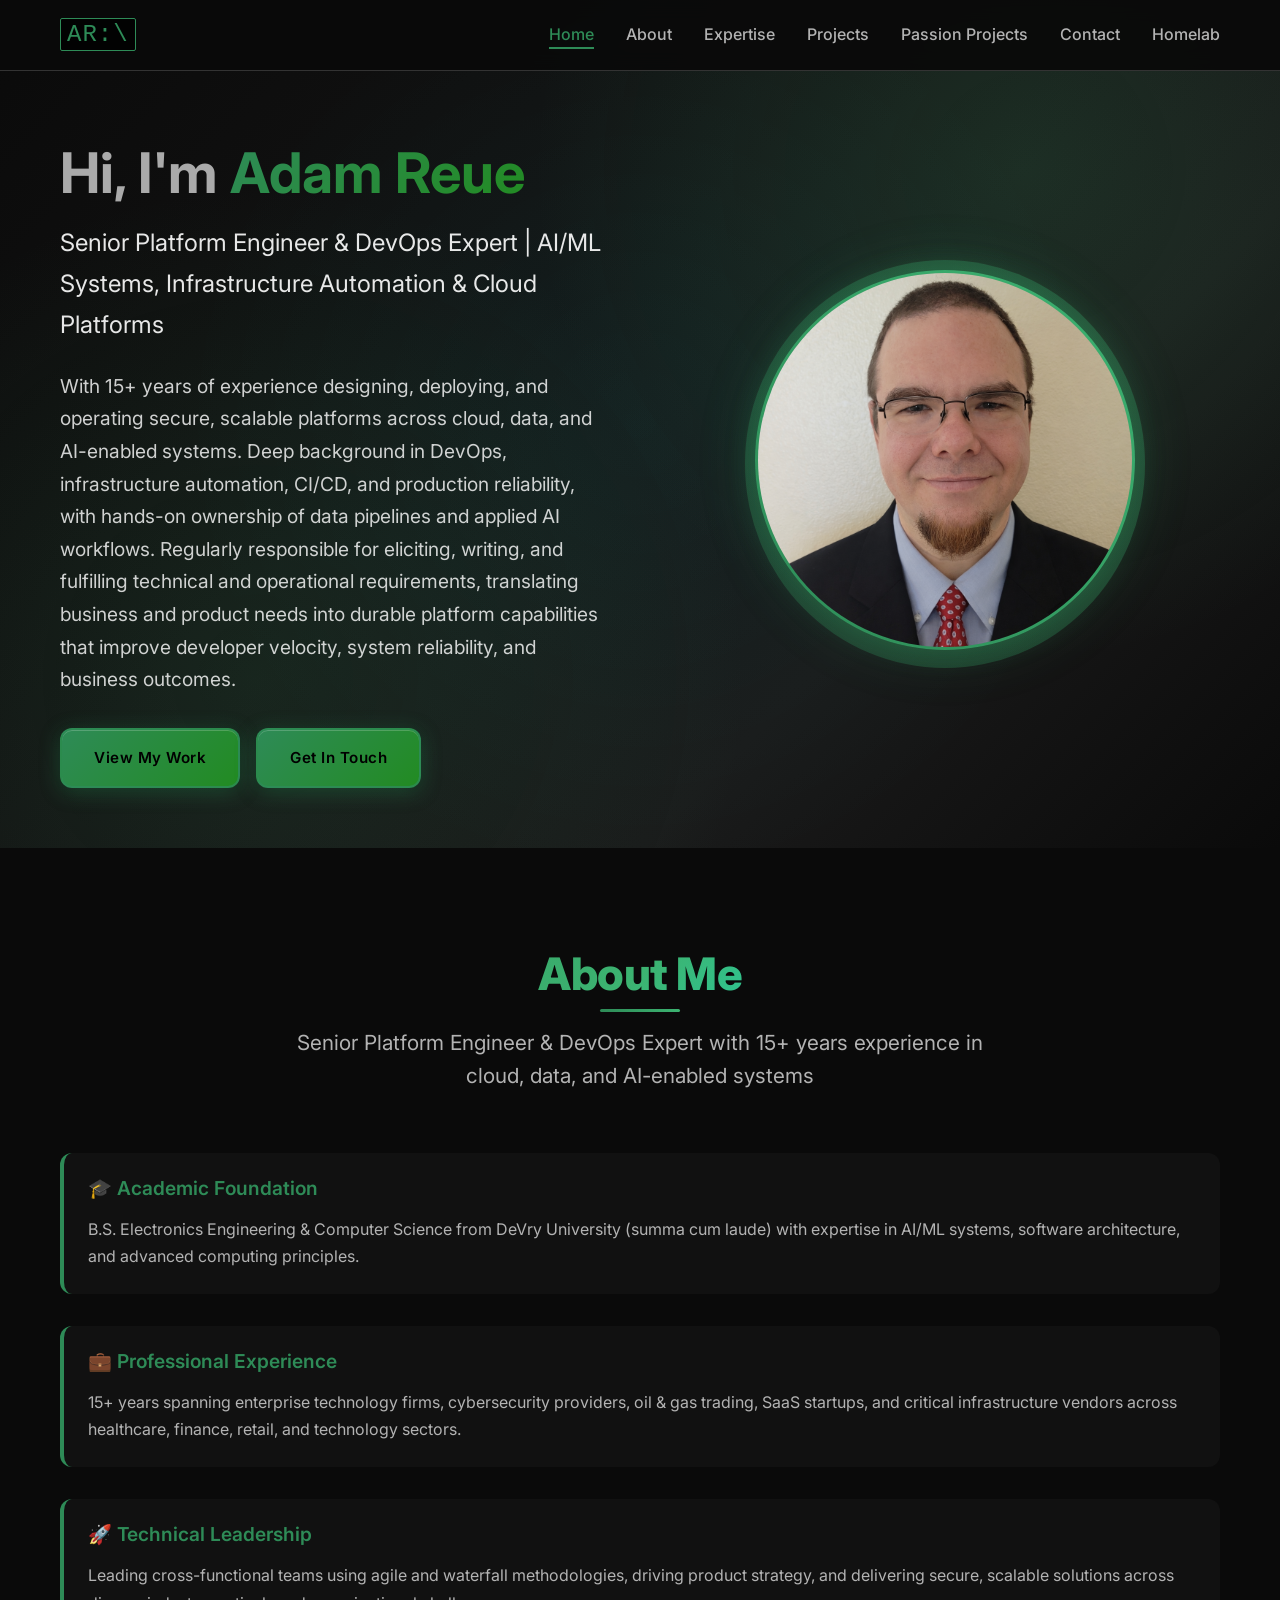
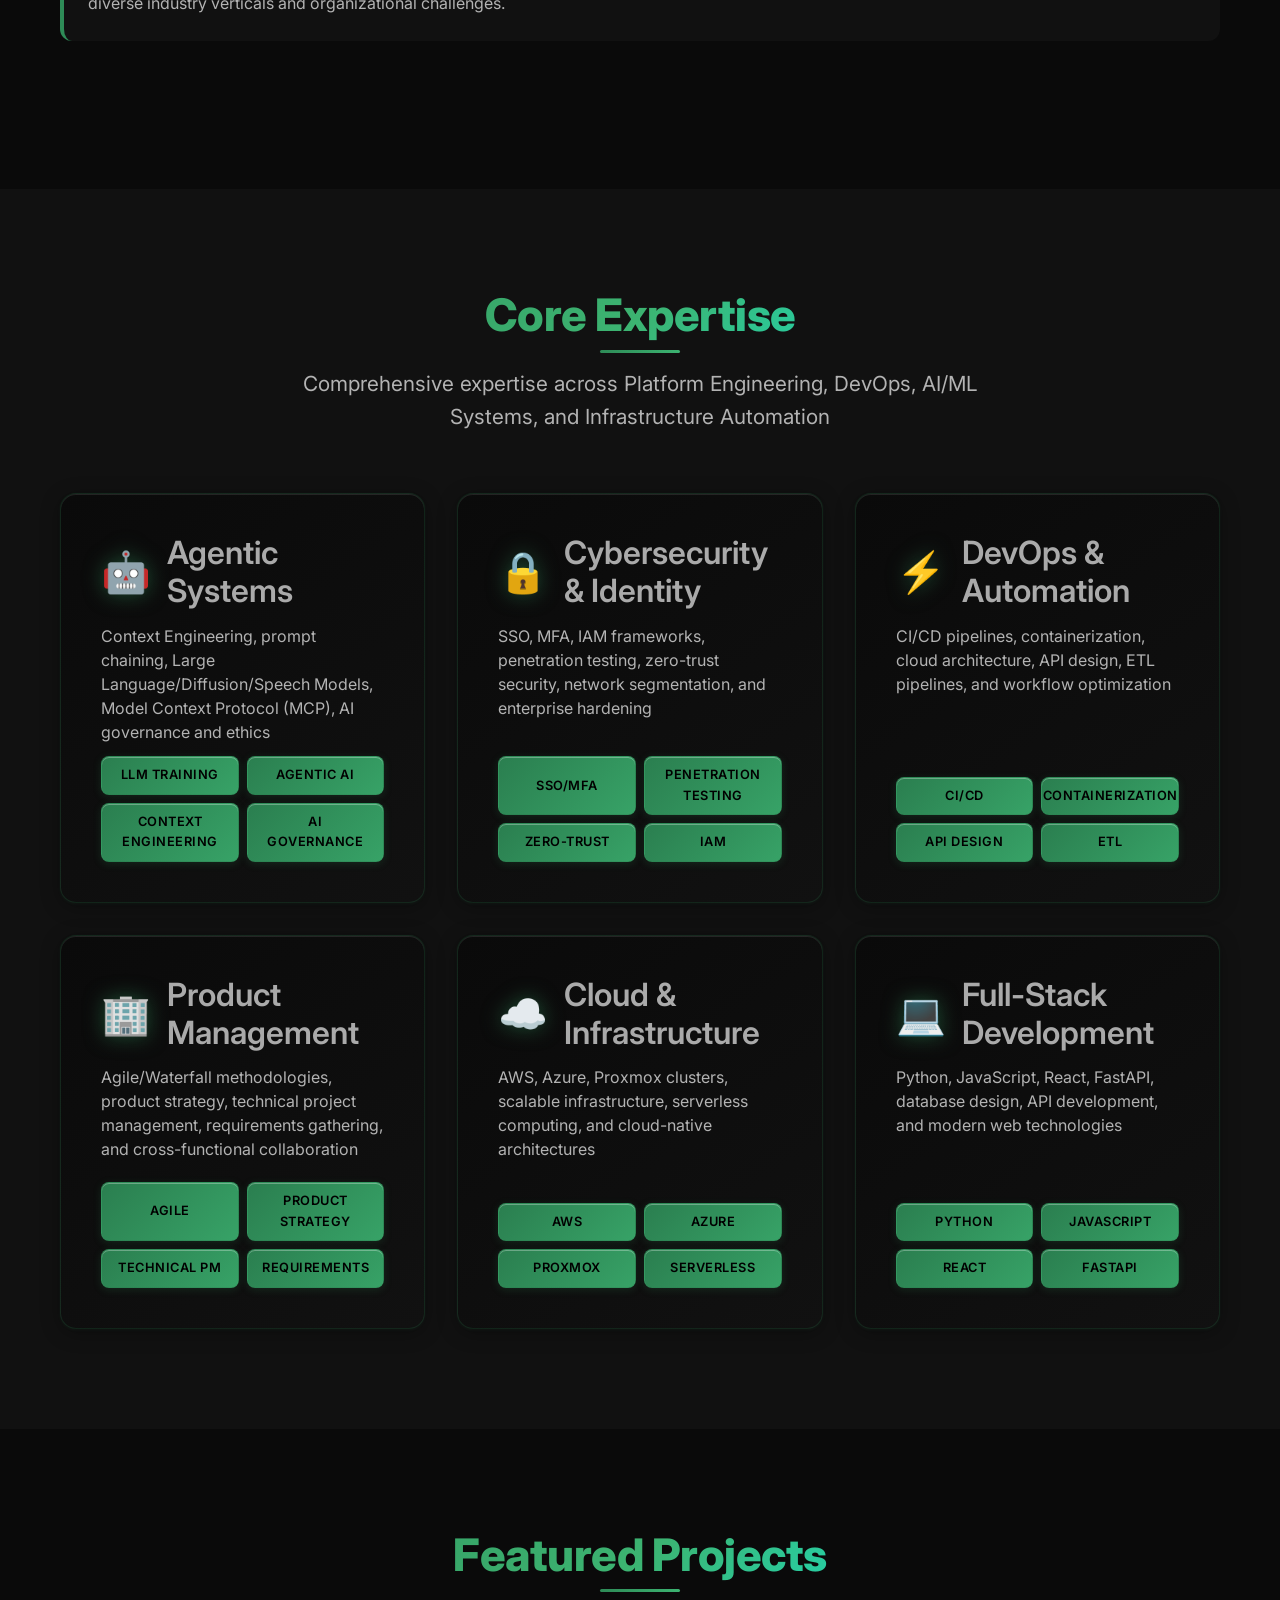
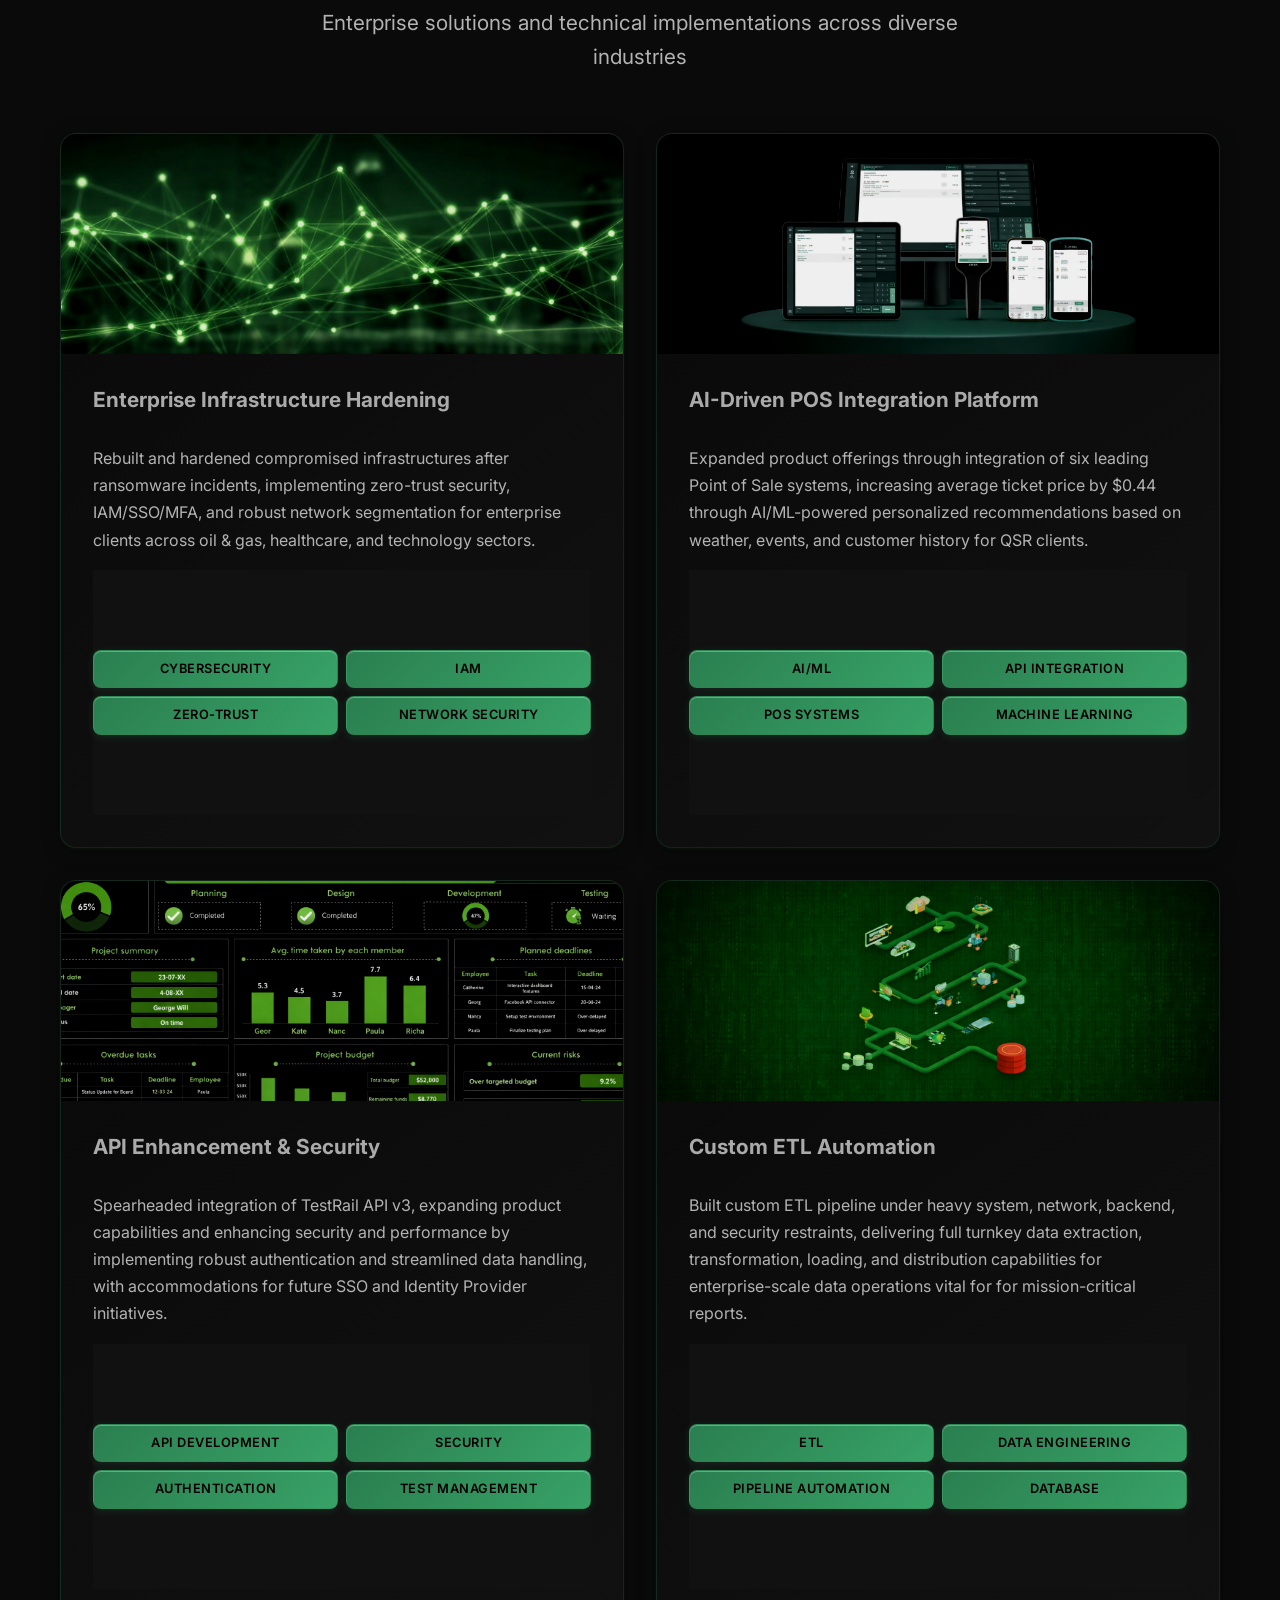
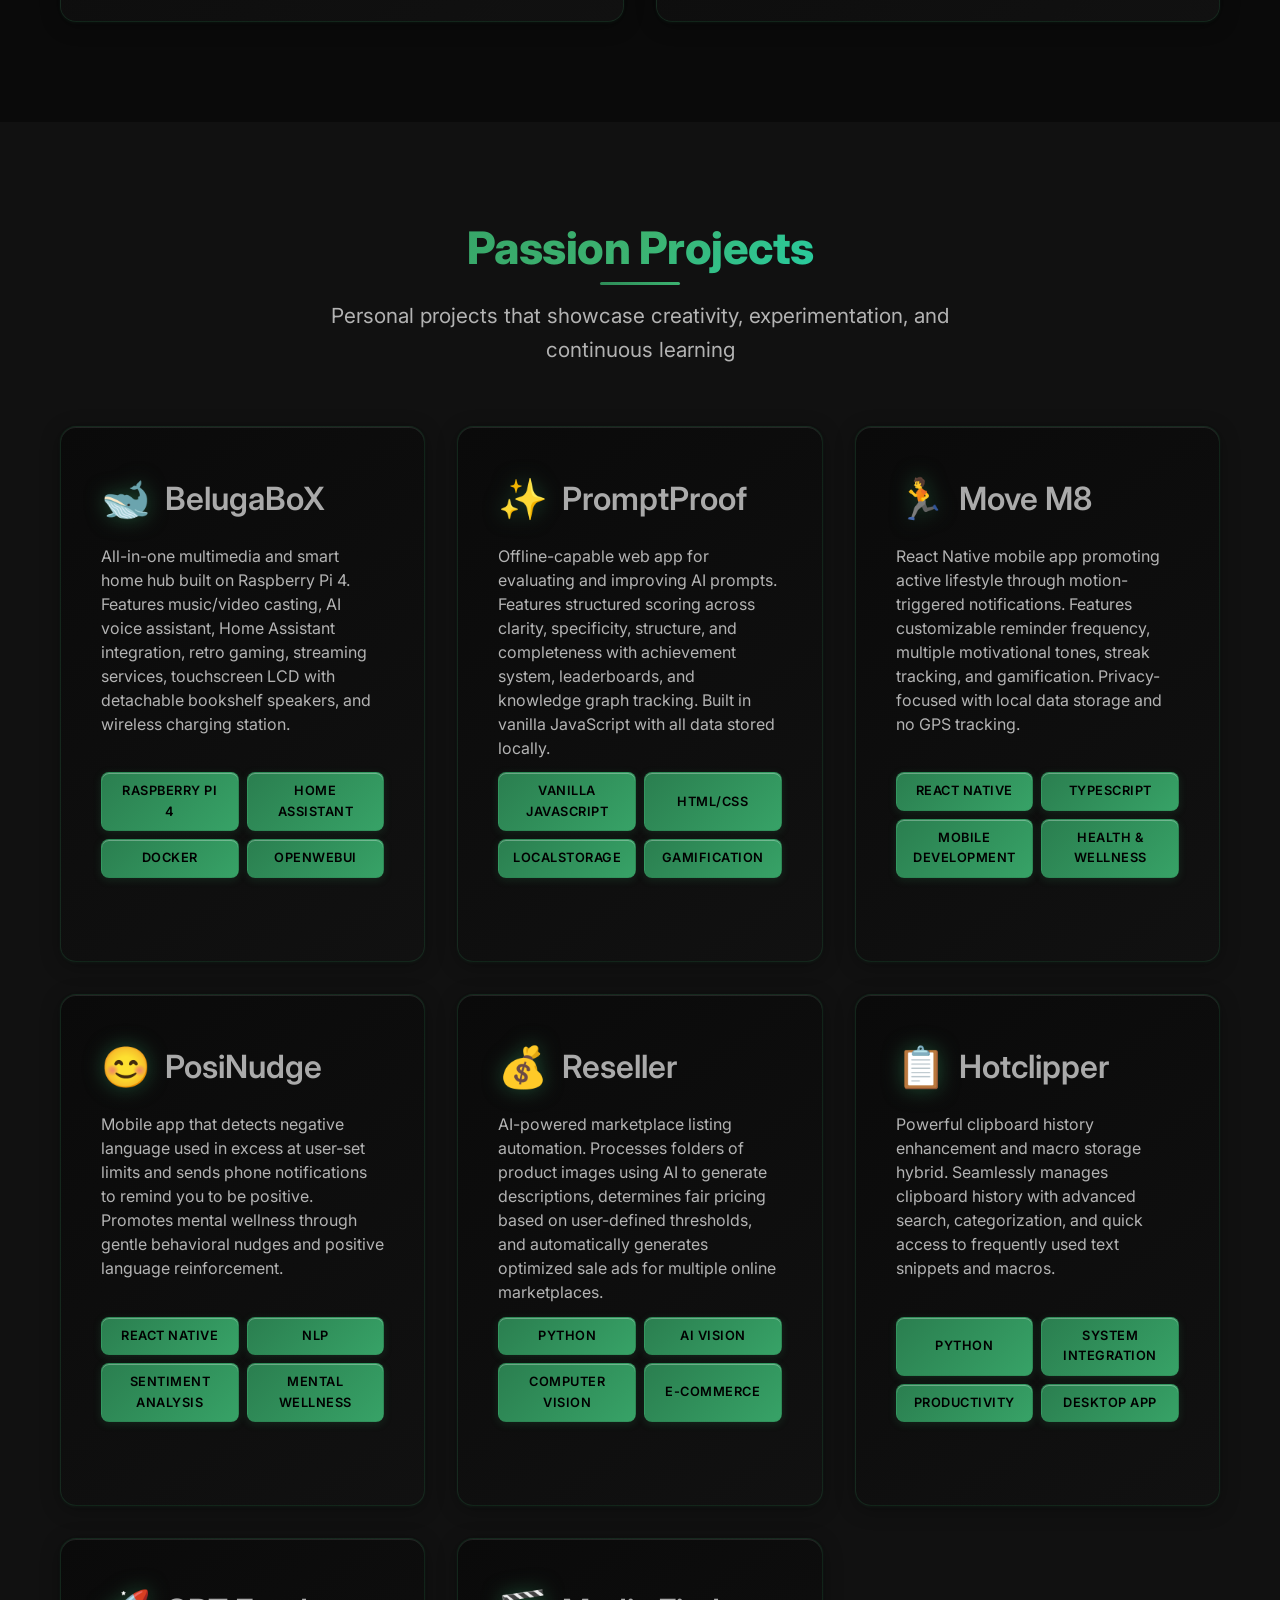
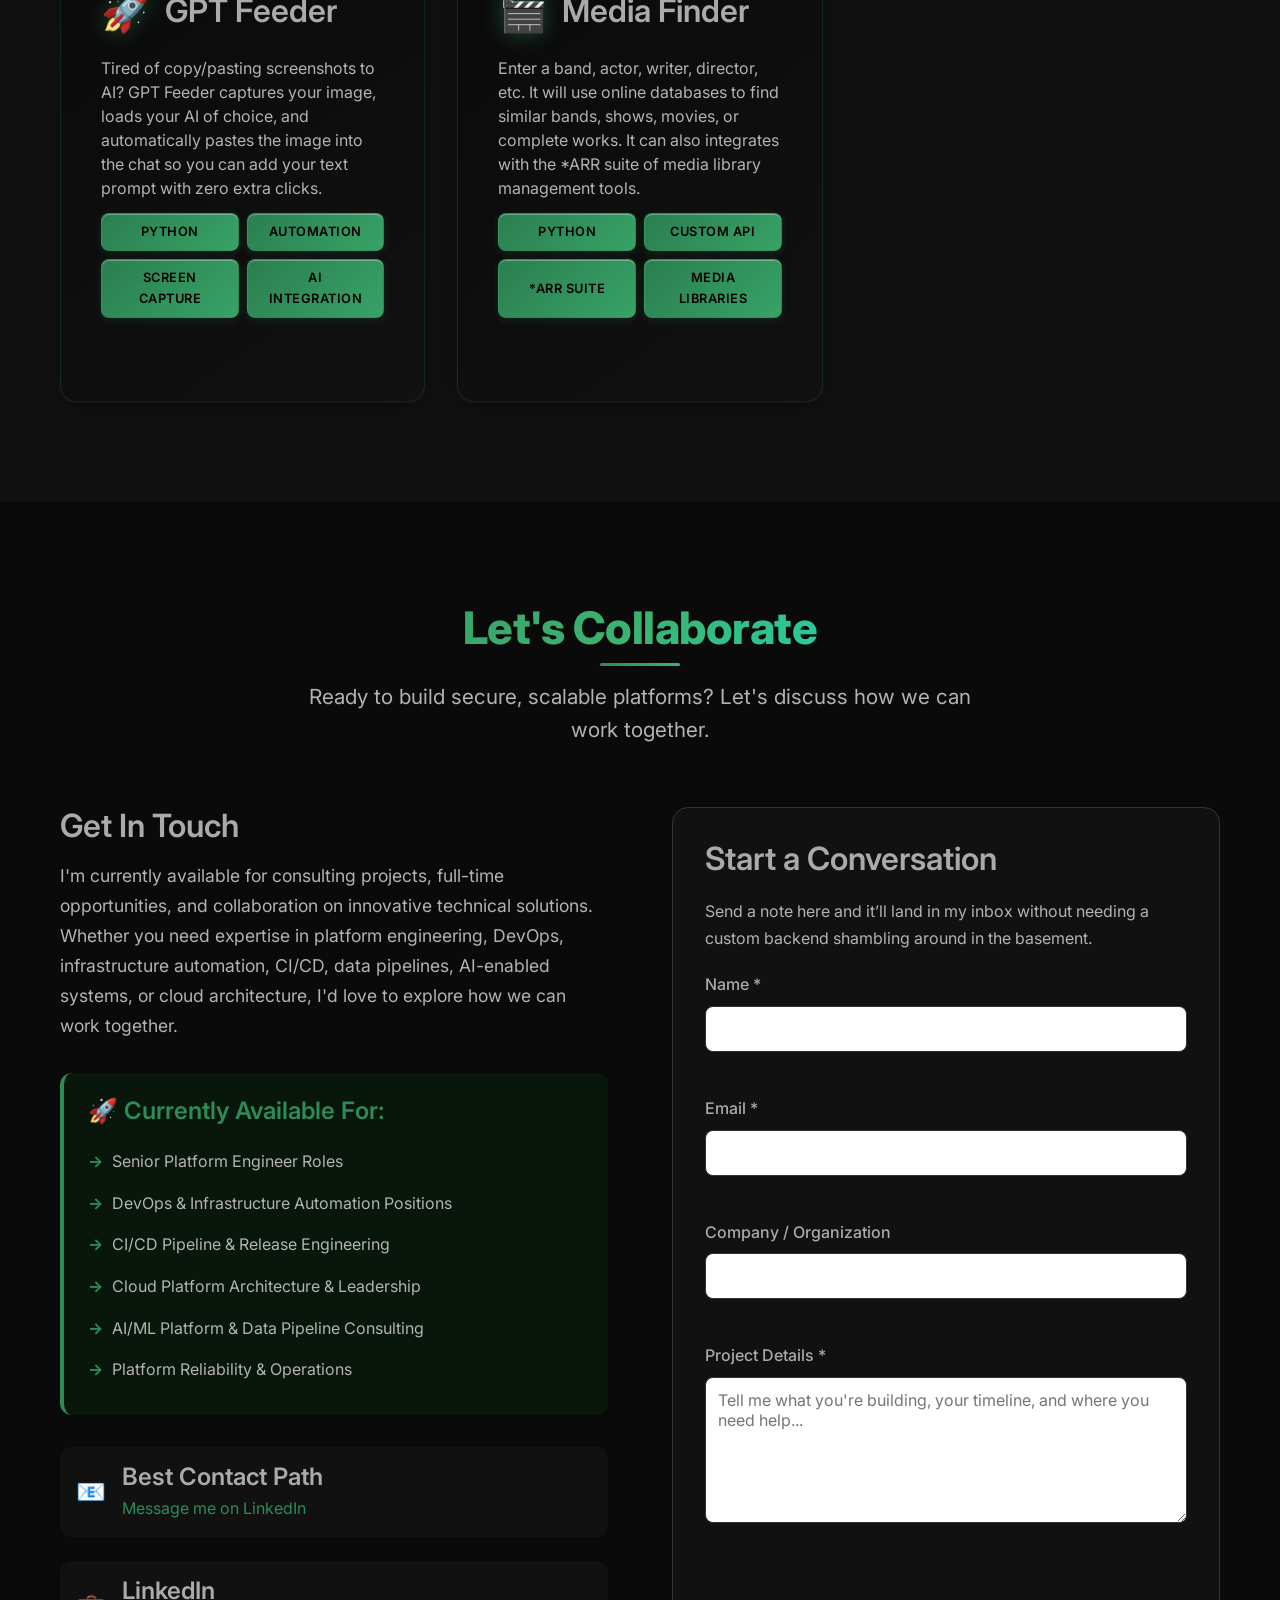
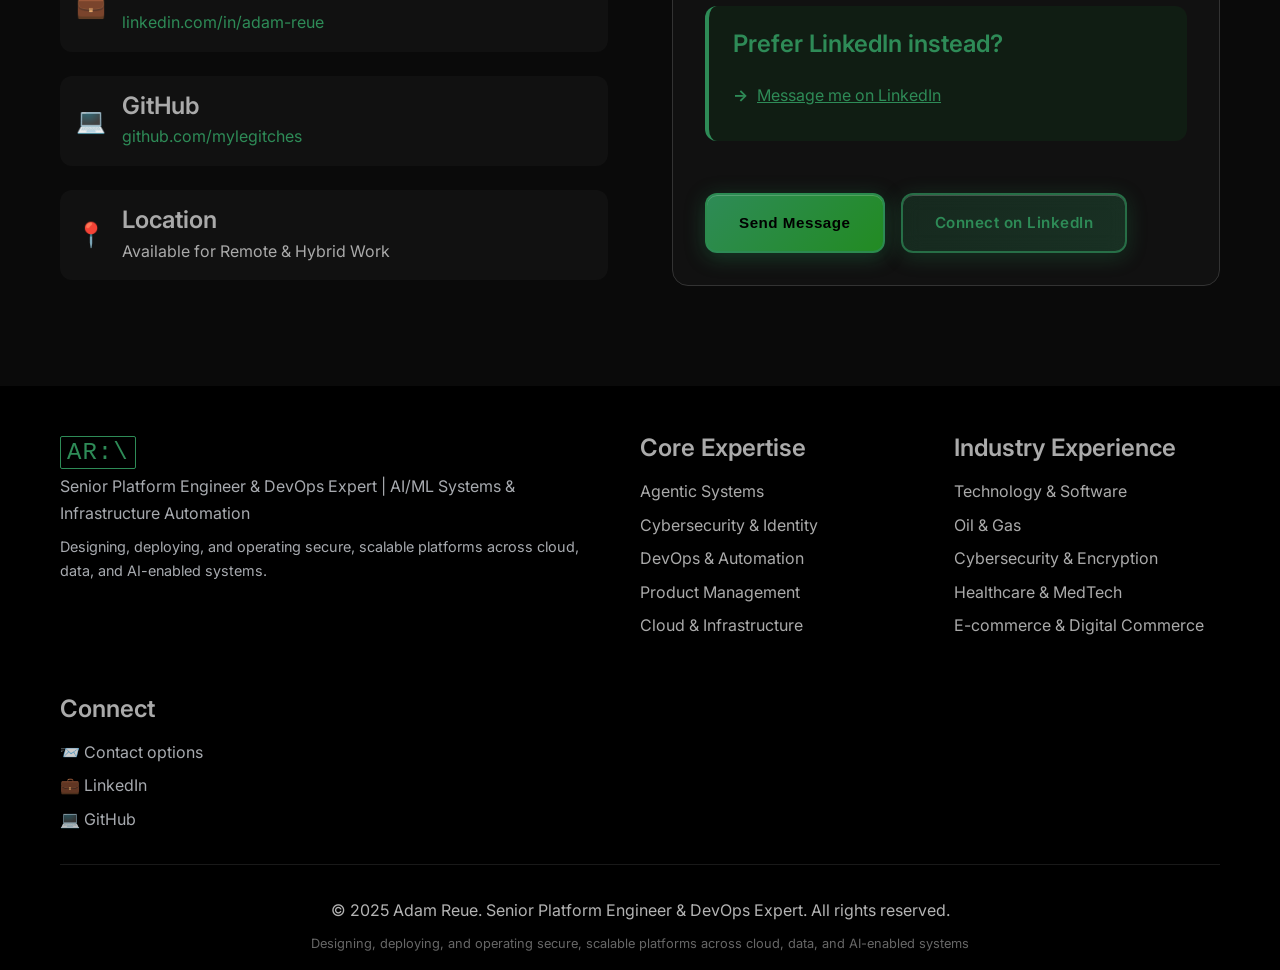
==== commit 1c3b35ef: "Connect contact form to Formspree" ====
--- a/index.html
+++ b/index.html
@@ -481,19 +481,38 @@
                     </div>
                 </div>
                 <div class="contact-form static-contact-card">
-                    <div class="form">
+                    <form class="form" action="https://formspree.io/f/xnjoqpnd" method="POST">
                         <h3>Start a Conversation</h3>
-                        <p>This site is now a static GitHub Pages build, so the old backend contact form has been retired before it could haunt the place. For privacy, I’m not publishing a downloadable resume or plain-text email address here. LinkedIn is the best first contact.</p>
+                        <p>Send a note here and it’ll land in my inbox without needing a custom backend shambling around in the basement.</p>
+                        <div class="form-group">
+                            <label for="name">Name *</label>
+                            <input type="text" id="name" name="name" required>
+                        </div>
+                        <div class="form-group">
+                            <label for="email">Email *</label>
+                            <input type="email" id="email" name="email" required>
+                        </div>
+                        <div class="form-group">
+                            <label for="company">Company / Organization</label>
+                            <input type="text" id="company" name="company">
+                        </div>
+                        <div class="form-group">
+                            <label for="message">Project Details *</label>
+                            <textarea id="message" name="message" rows="6" placeholder="Tell me what you're building, your timeline, and where you need help..." required></textarea>
+                        </div>
+                        <input type="hidden" name="_subject" value="New contact form submission from adamreue.com">
+                        <input type="hidden" name="_next" value="https://mylegitches.github.io/adamreue-com/#contact">
                         <div class="availability">
-                            <h4>Best ways to connect</h4>
-                            <ul>                                <li><a href="https://www.linkedin.com/in/adam-reue/" target="_blank" rel="noopener">Message me on LinkedIn</a></li>                            </ul>
-                        </div>
-                        <p>If you're reaching out about a role or consulting work, include your timeline, goals, and whether you need platform engineering, DevOps, cloud architecture, security hardening, or AI-enabled systems help.</p>
+                            <h4>Prefer LinkedIn instead?</h4>
+                            <ul>
+                                <li><a href="https://www.linkedin.com/in/adam-reue/" target="_blank" rel="noopener">Message me on LinkedIn</a></li>
+                            </ul>
+                        </div>
                         <div class="hero-buttons">
-                            <a class="btn btn-primary" href="https://www.linkedin.com/in/adam-reue/" target="_blank" rel="noopener">Connect on LinkedIn</a>
+                            <button class="btn btn-primary" type="submit">Send Message</button>
                             <a class="btn btn-secondary" href="https://www.linkedin.com/in/adam-reue/" target="_blank" rel="noopener">Connect on LinkedIn</a>
                         </div>
-                    </div>
+                    </form>
                 </div>
             </div>
         </div>
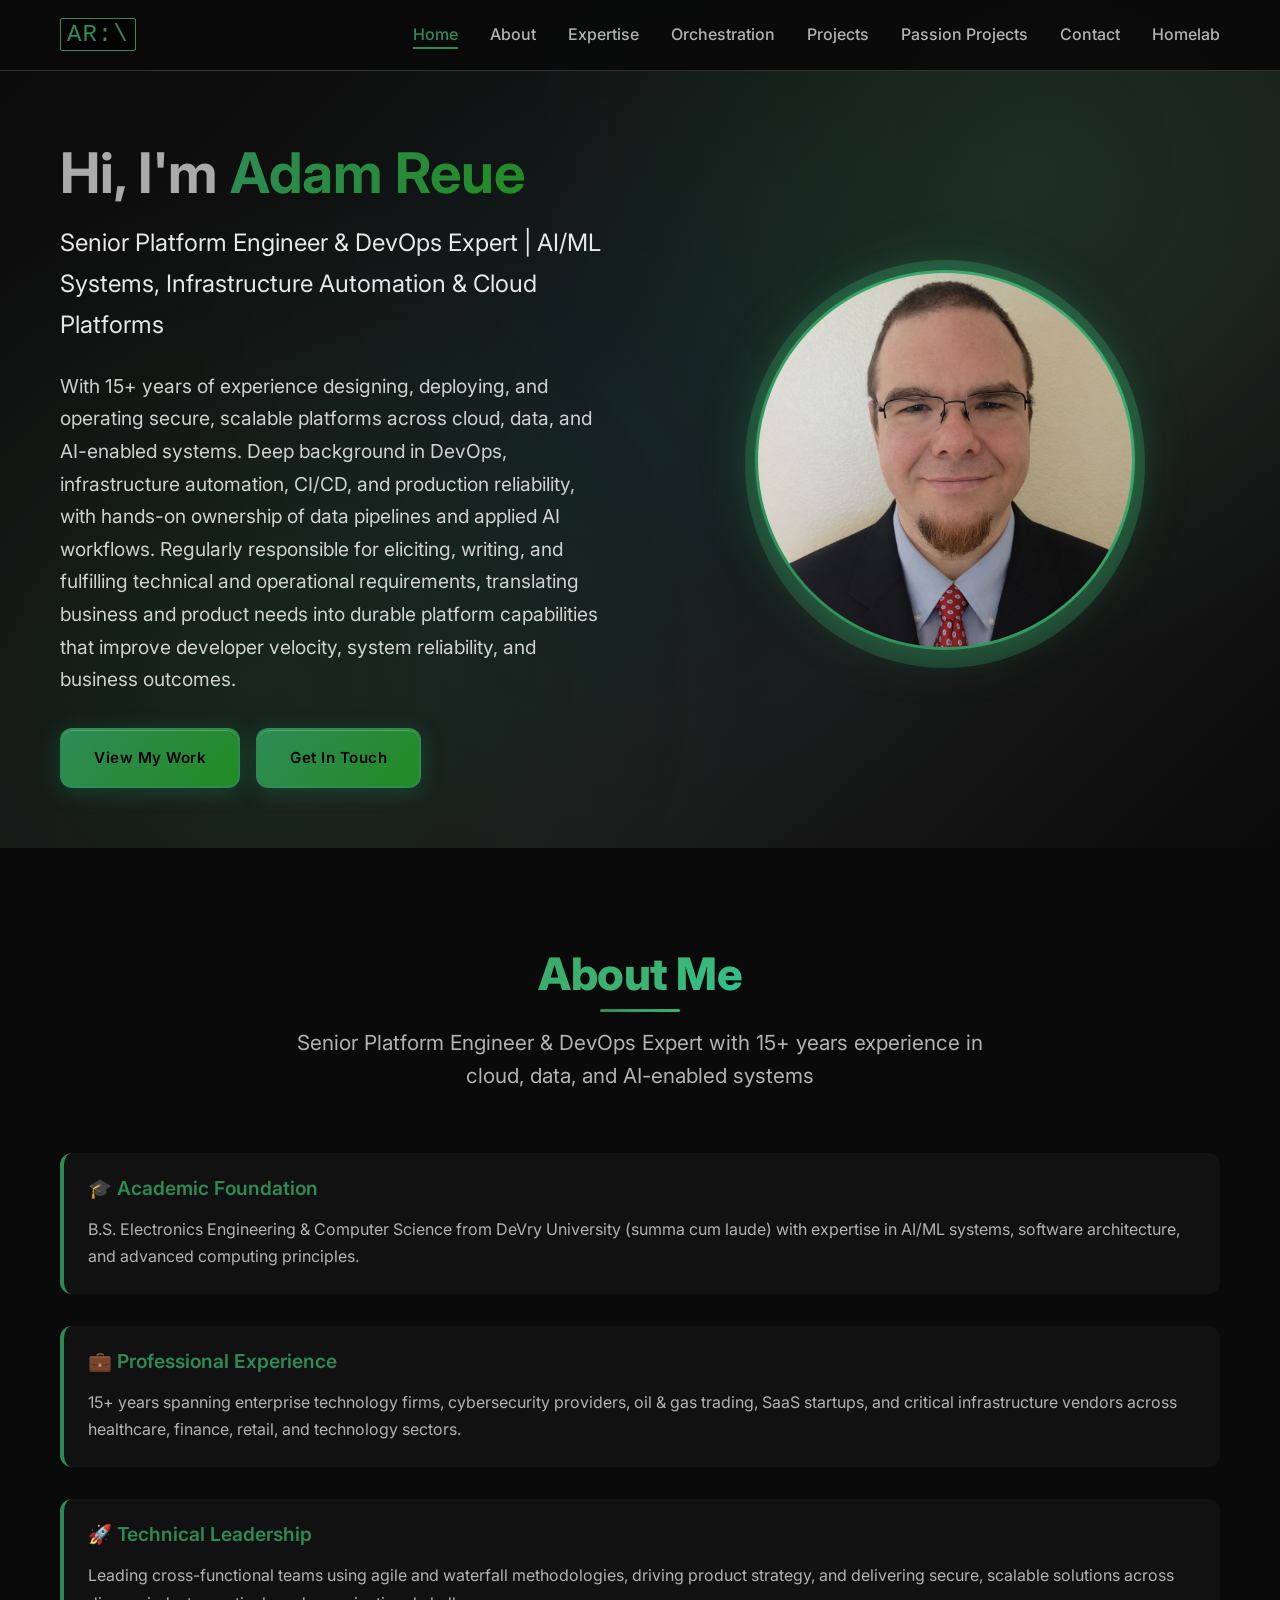
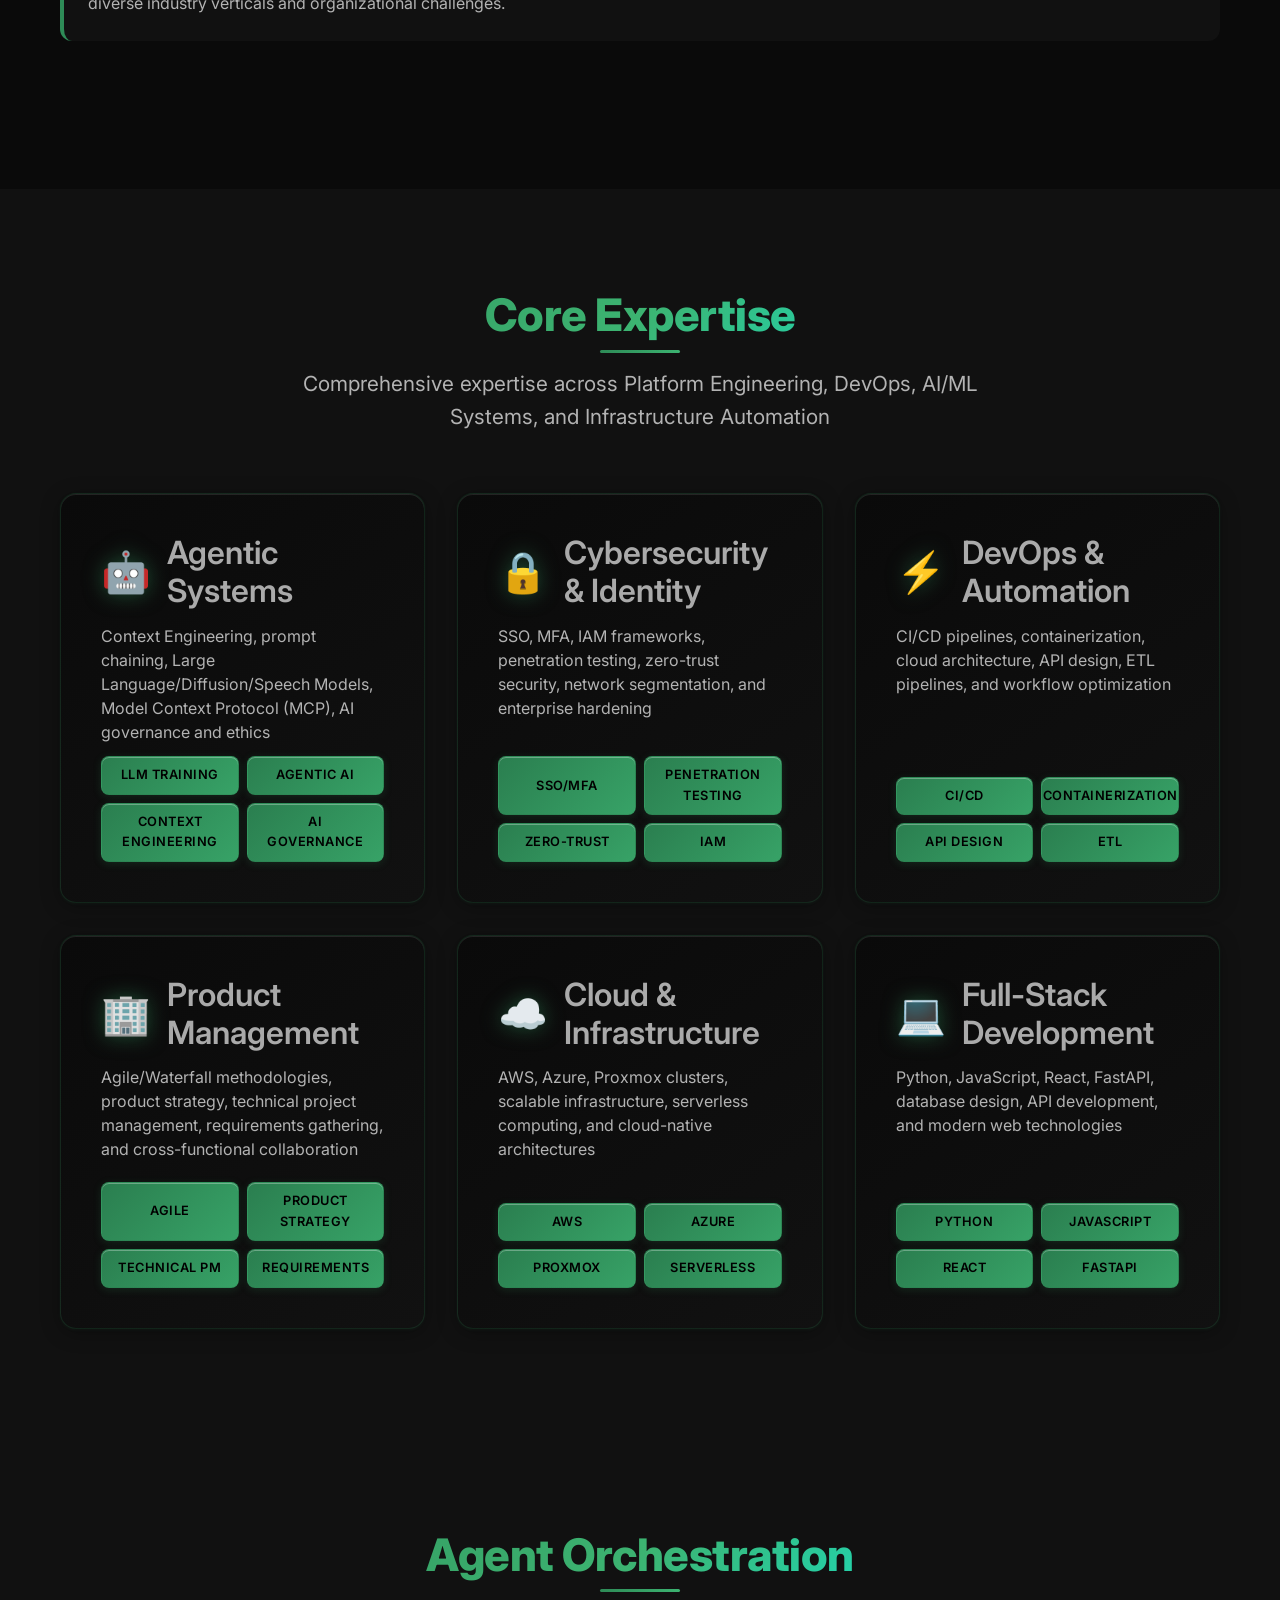
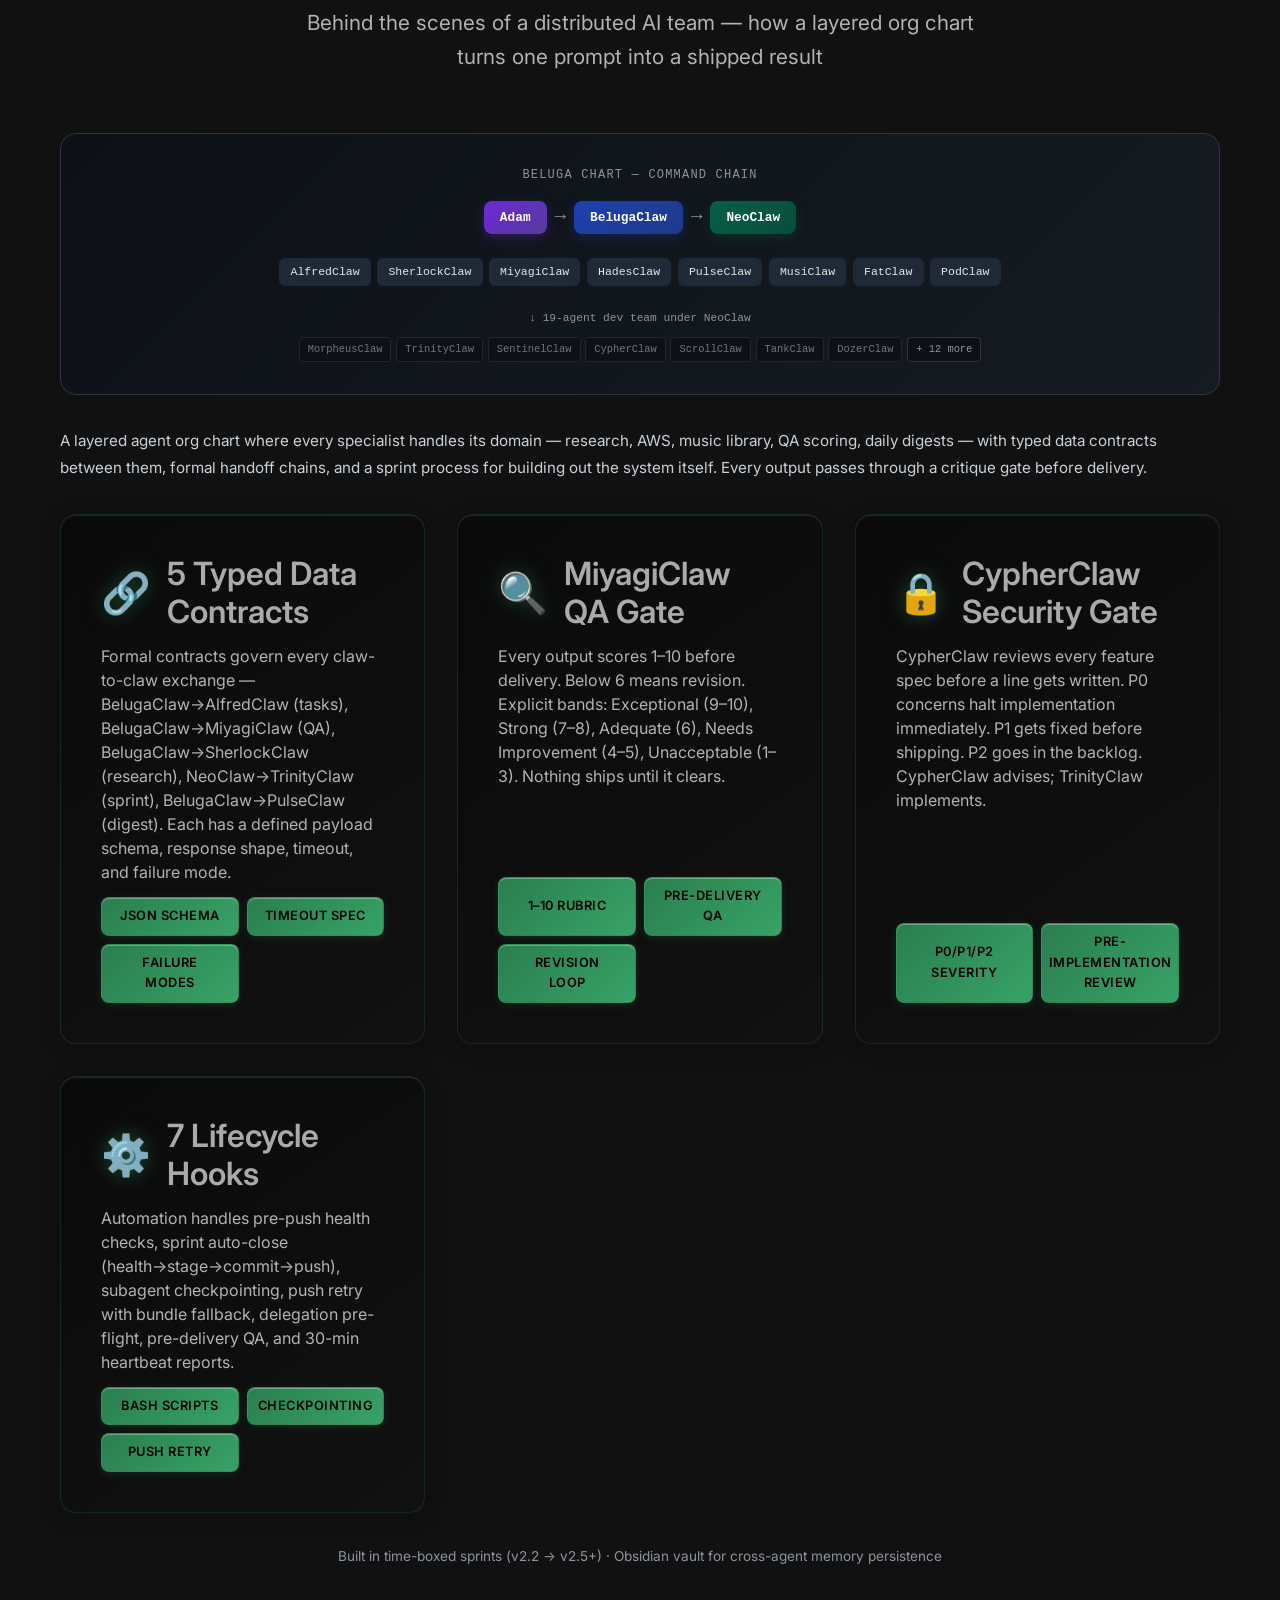
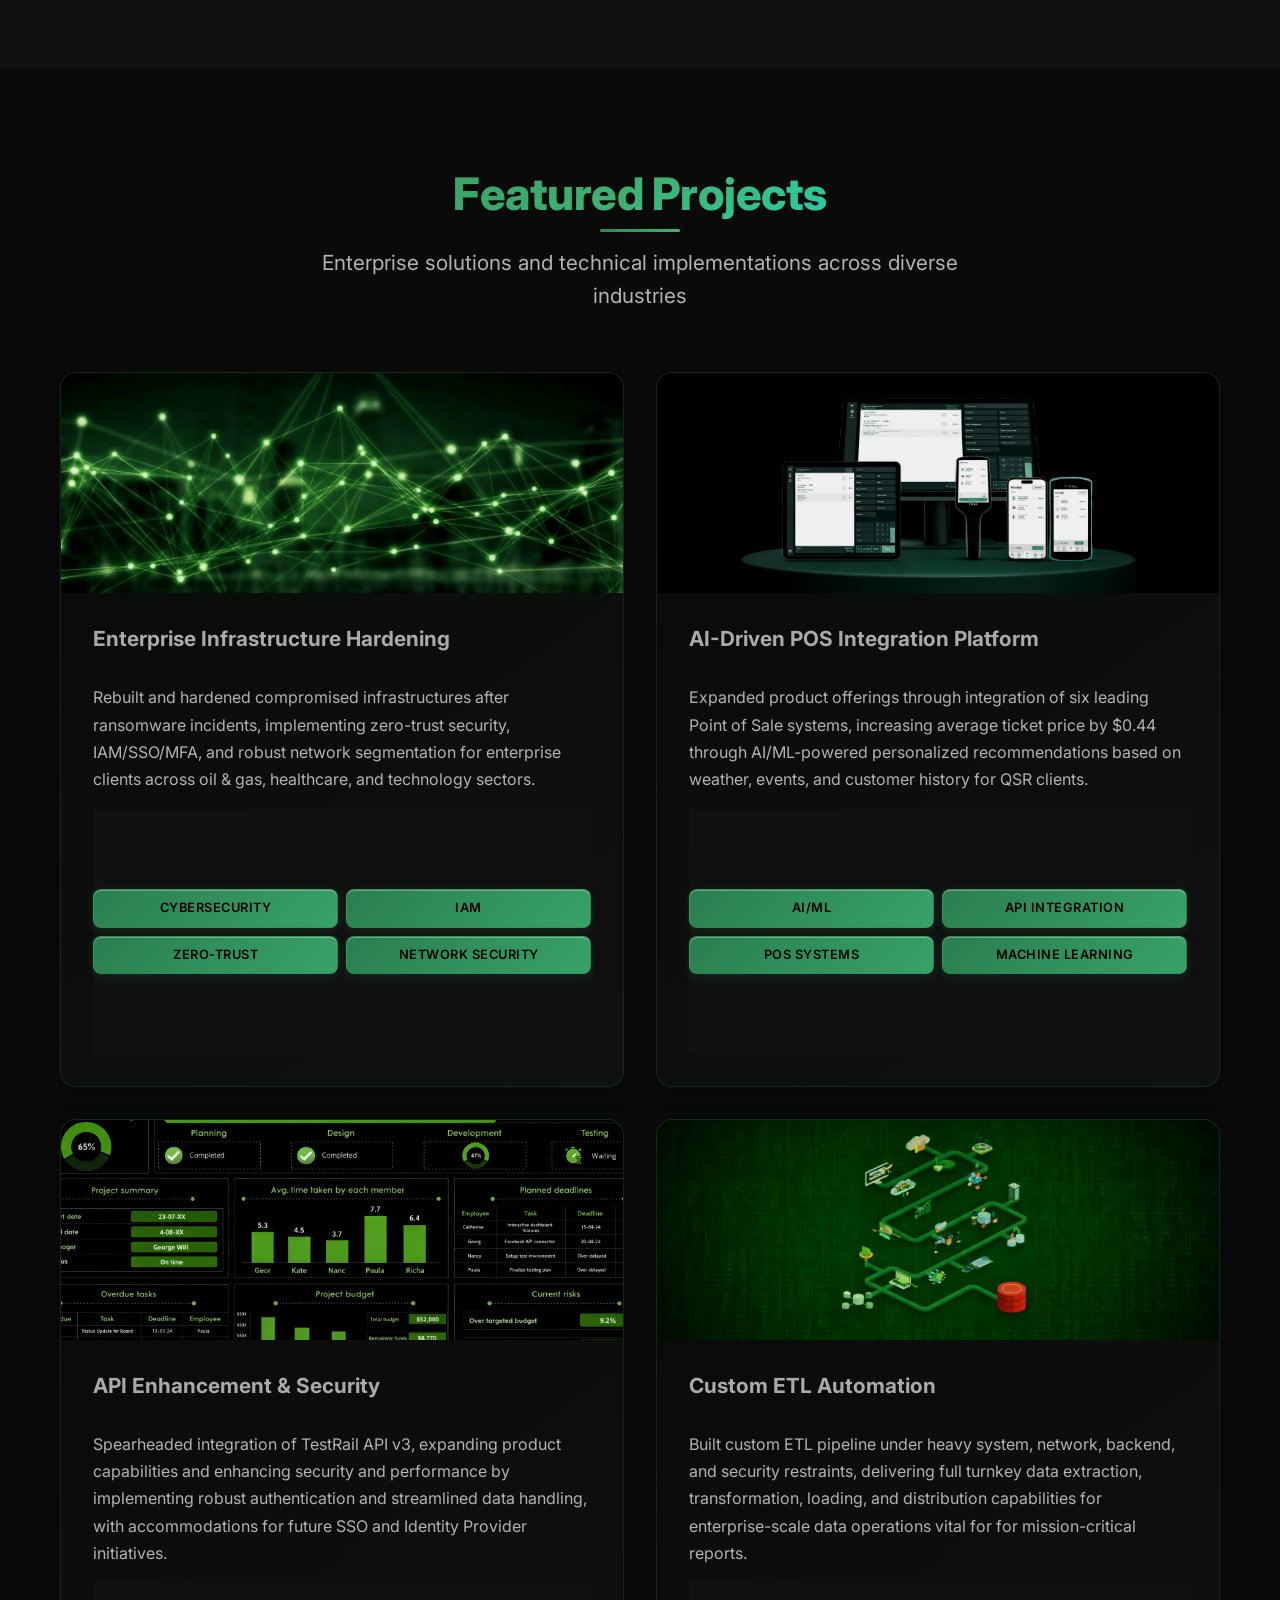
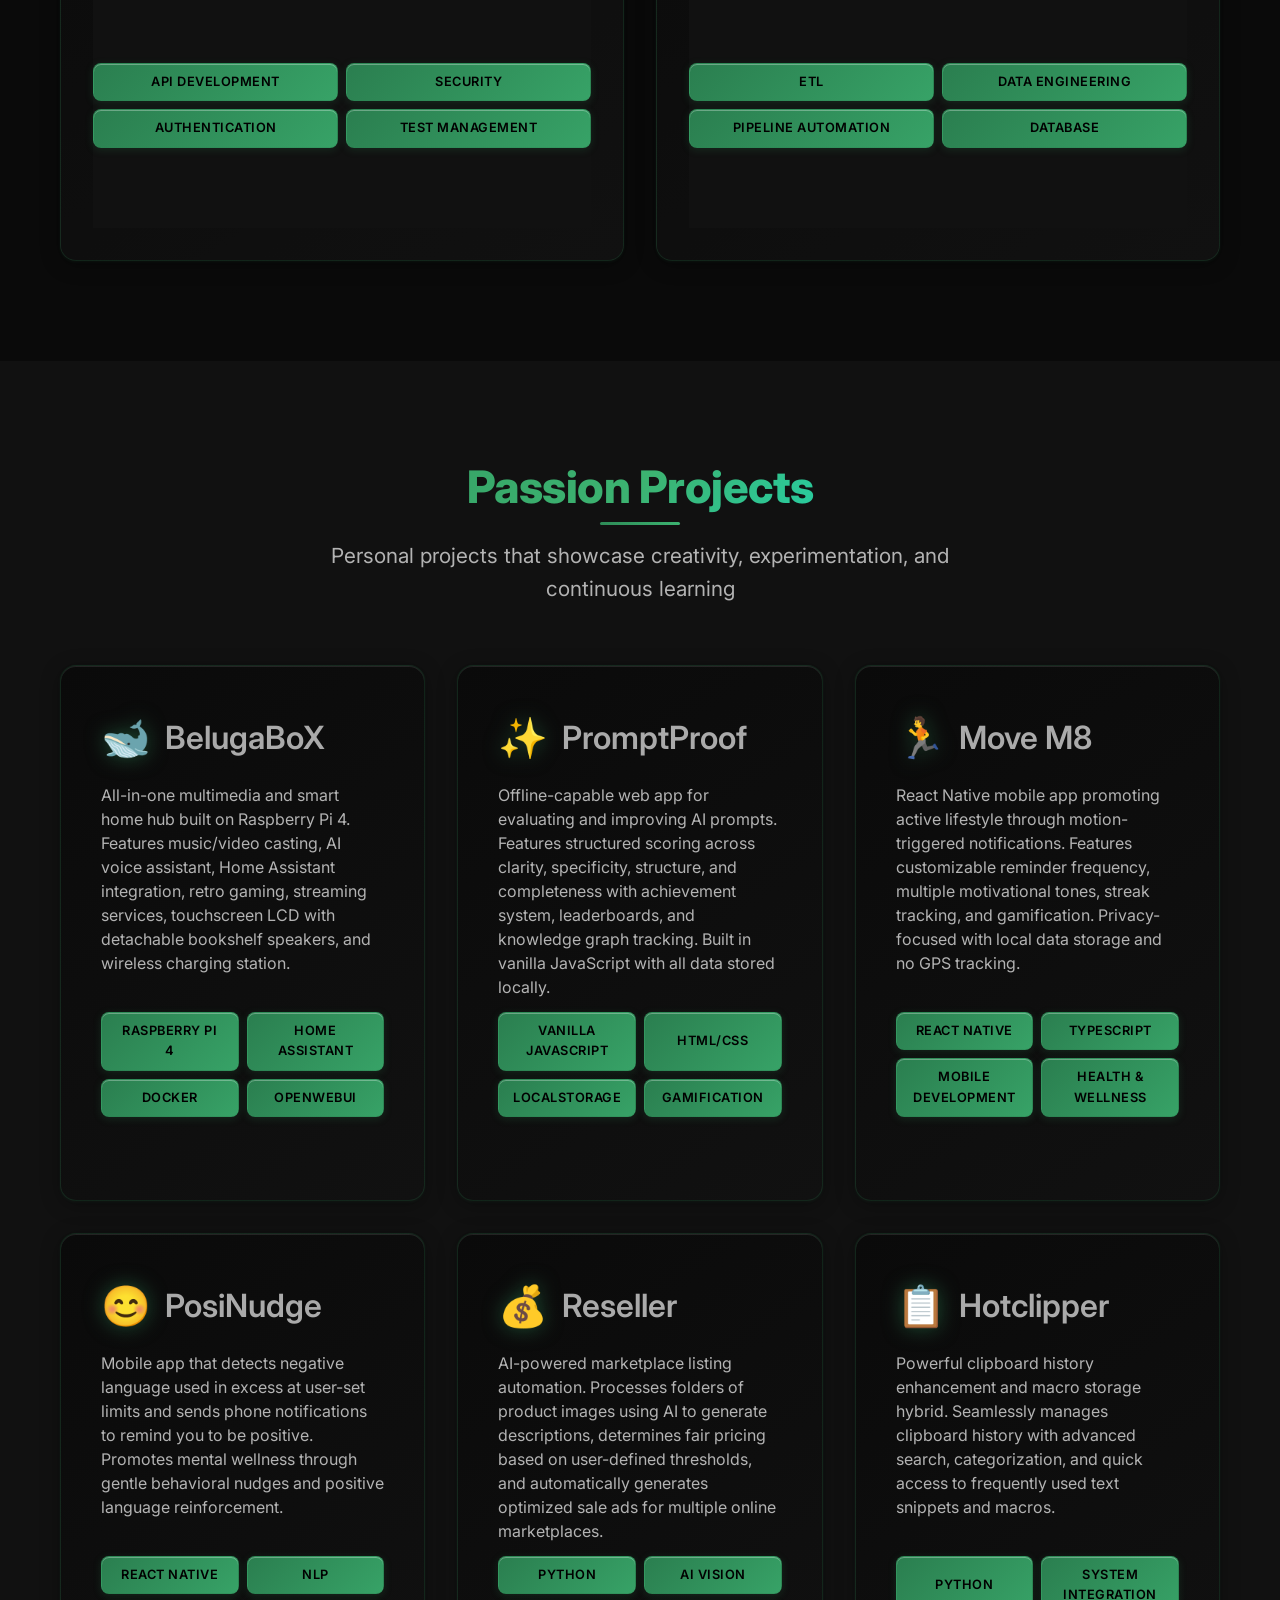
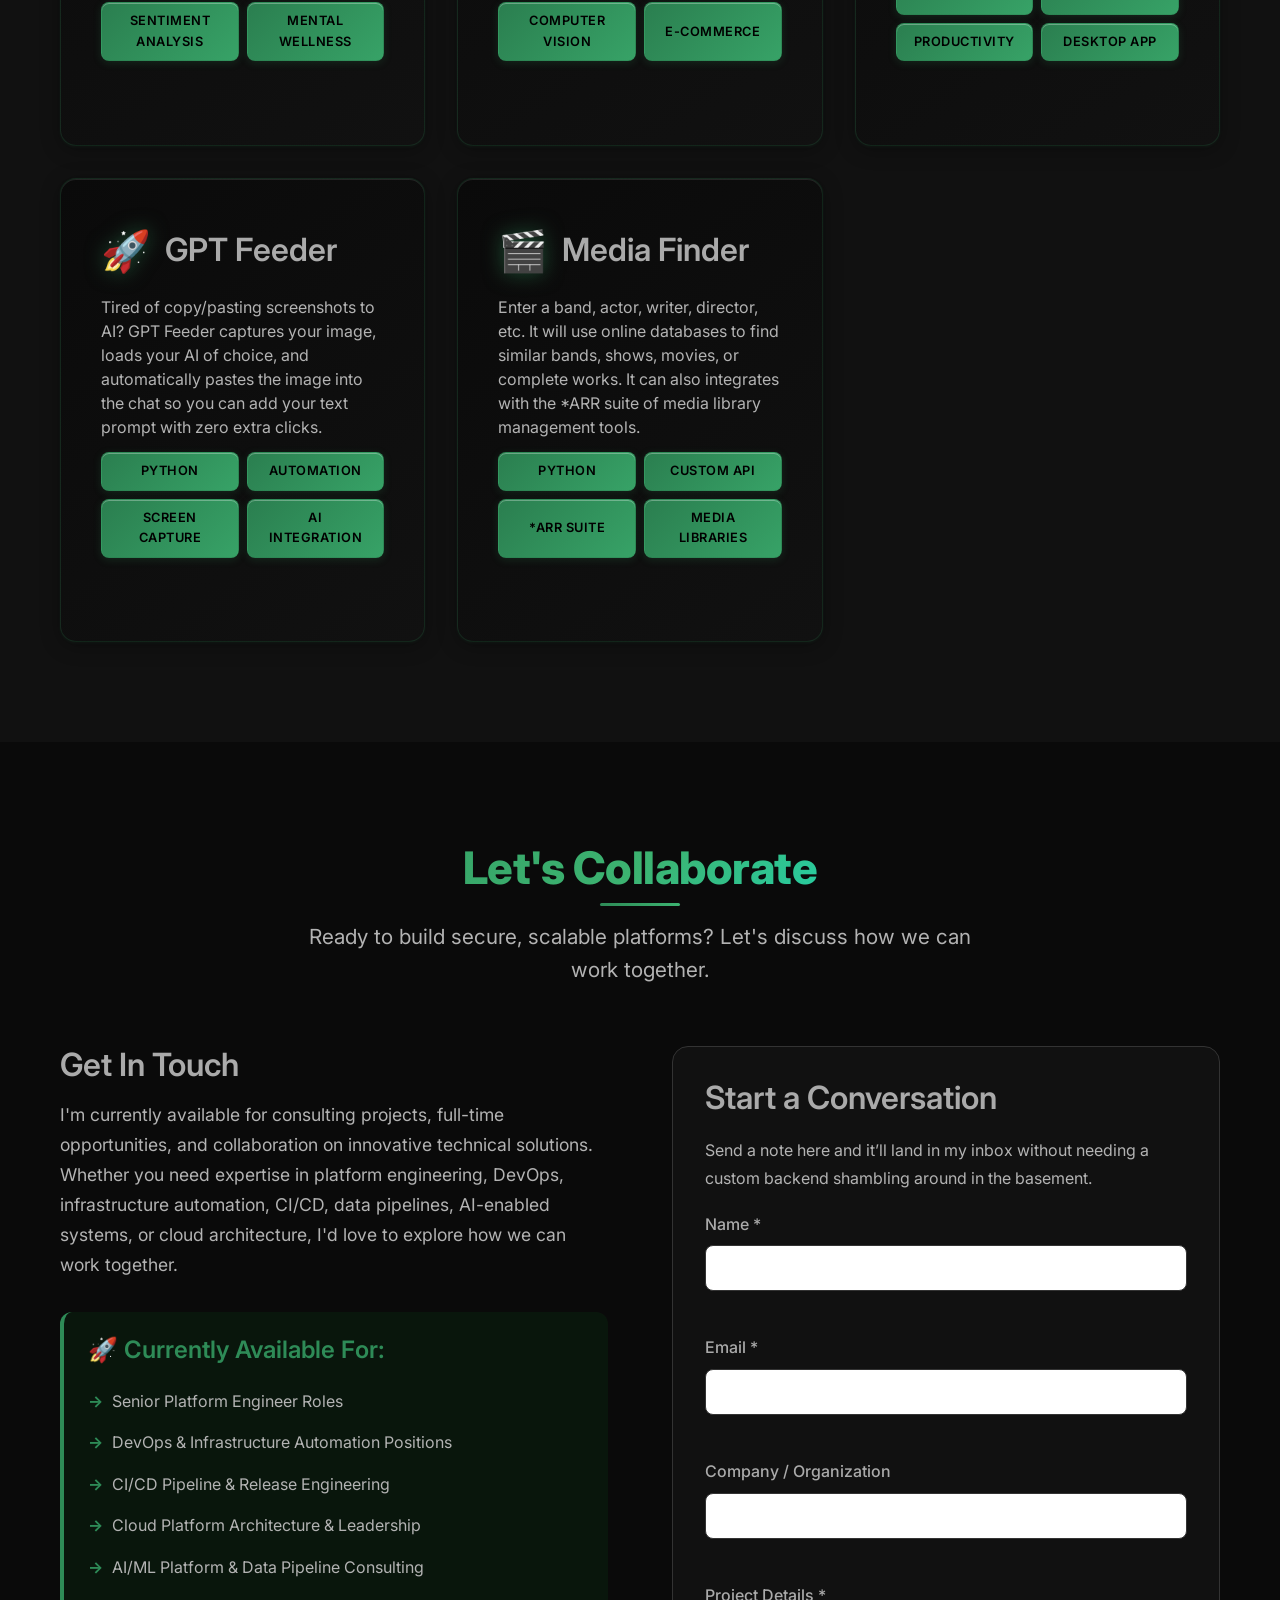
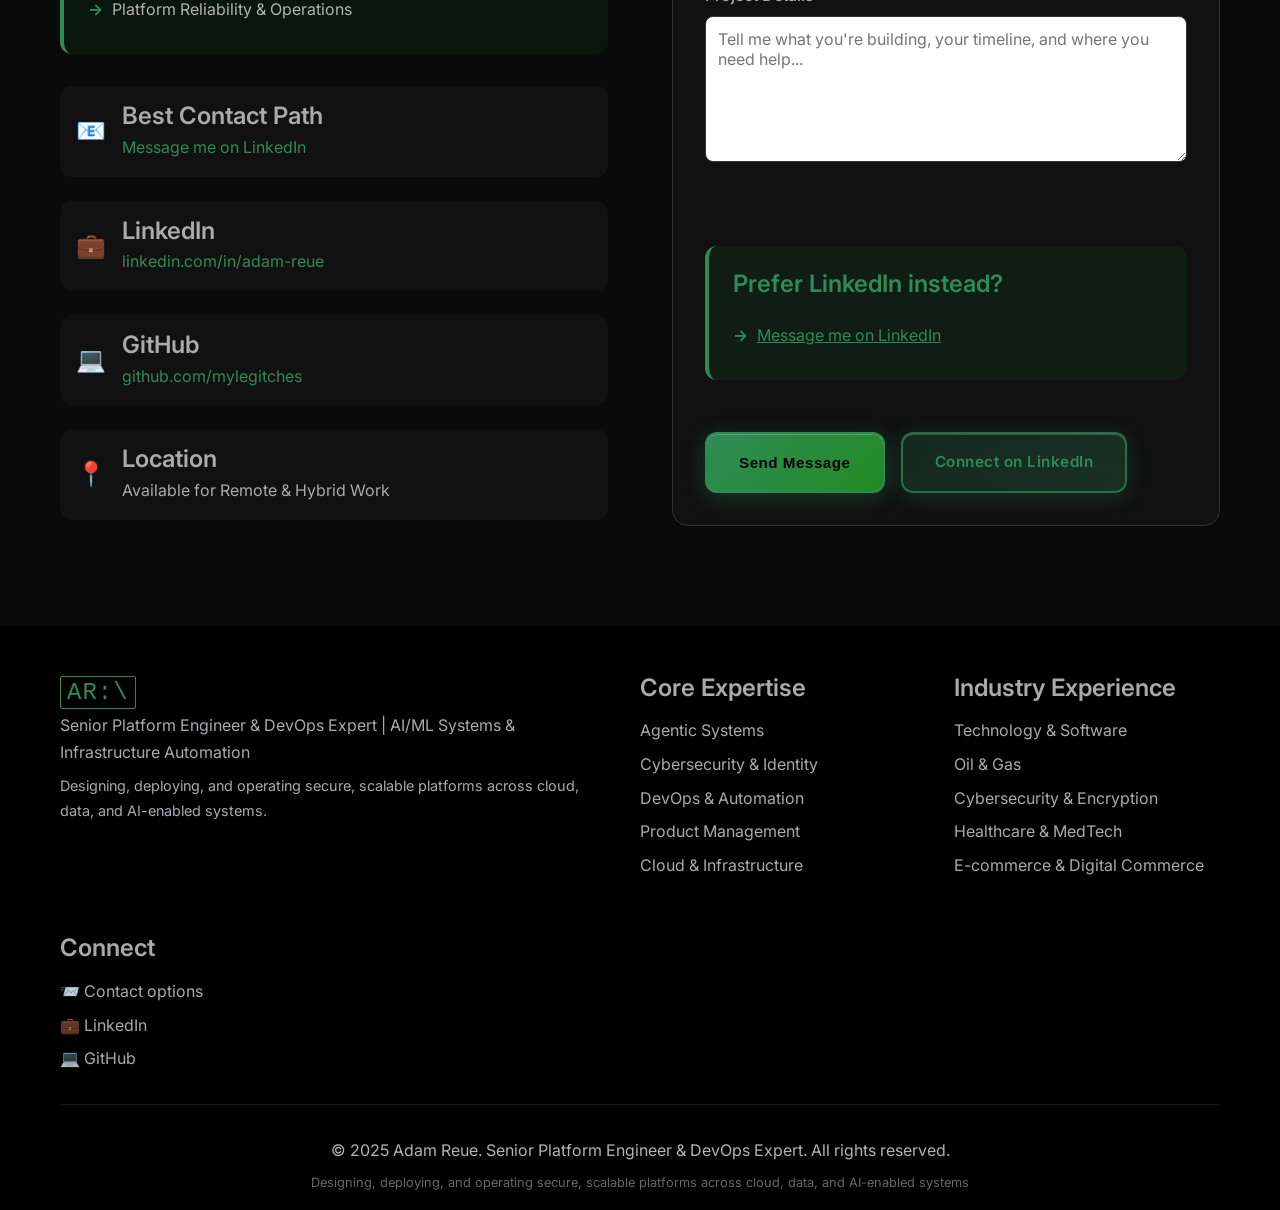
==== commit ee2d50ab: "Add Agent Orchestration section — Beluga Chart showcase" ====
--- a/index.html
+++ b/index.html
@@ -37,6 +37,7 @@
                 <li class="nav-item"><a href="#home" class="nav-link">Home</a></li>
                 <li class="nav-item"><a href="#about" class="nav-link">About</a></li>
                 <li class="nav-item"><a href="#expertise" class="nav-link">Expertise</a></li>
+                <li class="nav-item"><a href="#orchestration" class="nav-link">Orchestration</a></li>
                 <li class="nav-item"><a href="#projects" class="nav-link">Projects</a></li>
                 <li class="nav-item"><a href="#passion-projects" class="nav-link">Passion Projects</a></li>                <li class="nav-item"><a href="#contact" class="nav-link">Contact</a></li>
                 <li class="nav-item"><a href="https://homelab.adamreue.com" class="nav-link" target="_blank">Homelab</a></li>
@@ -193,6 +194,108 @@
         </div>
     </section>
 
+    <!-- Orchestration Section -->
+    <section id="orchestration" class="expertise">
+        <div class="container">
+            <div class="section-header">
+                <h2 class="section-title">Agent Orchestration</h2>
+                <p class="section-subtitle">Behind the scenes of a distributed AI team — how a layered org chart turns one prompt into a shipped result</p>
+            </div>
+
+            <!-- Command Chain -->
+            <div style="background: linear-gradient(135deg, #0d1117 0%, #161b22 100%); border: 1px solid #30363d; border-radius: 16px; padding: 2rem; margin: 2rem 0; font-family: 'Courier New', monospace; overflow-x: auto;">
+                <div style="text-align:center; margin-bottom: 1rem; color: #8b949e; font-size: 0.75rem; letter-spacing: 0.1em; text-transform: uppercase;">Beluga Chart — Command Chain</div>
+                <div style="display: flex; align-items: center; justify-content: center; flex-wrap: wrap; gap: 0.5rem; margin-bottom: 1.5rem;">
+                    <span style="background: linear-gradient(135deg, #6d28d9, #553c9a); color: white; padding: 0.4rem 1rem; border-radius: 8px; font-weight: bold; font-size: 0.8rem; box-shadow: 0 4px 12px rgba(109,40,217,0.3);">Adam</span>
+                    <span style="color: #8b949e; font-size: 1.2rem;">→</span>
+                    <span style="background: linear-gradient(135deg, #1e40af, #1e3a8a); color: white; padding: 0.4rem 1rem; border-radius: 8px; font-weight: bold; font-size: 0.8rem; box-shadow: 0 4px 12px rgba(30,64,175,0.3);">BelugaClaw</span>
+                    <span style="color: #8b949e; font-size: 1.2rem;">→</span>
+                    <span style="background: linear-gradient(135deg, #065f46, #064e3b); color: white; padding: 0.4rem 1rem; border-radius: 8px; font-weight: bold; font-size: 0.8rem; box-shadow: 0 4px 12px rgba(6,95,70,0.3);">NeoClaw</span>
+                </div>
+                <div style="text-align: center; margin-bottom: 1.5rem;">
+                    <div style="display: inline-flex; flex-wrap: wrap; justify-content: center; gap: 0.4rem;">
+                        <span style="background: #1f2937; color: #e5e7eb; padding: 0.3rem 0.7rem; border-radius: 6px; font-size: 0.72rem;">AlfredClaw</span>
+                        <span style="background: #1f2937; color: #e5e7eb; padding: 0.3rem 0.7rem; border-radius: 6px; font-size: 0.72rem;">SherlockClaw</span>
+                        <span style="background: #1f2937; color: #e5e7eb; padding: 0.3rem 0.7rem; border-radius: 6px; font-size: 0.72rem;">MiyagiClaw</span>
+                        <span style="background: #1f2937; color: #e5e7eb; padding: 0.3rem 0.7rem; border-radius: 6px; font-size: 0.72rem;">HadesClaw</span>
+                        <span style="background: #1f2937; color: #e5e7eb; padding: 0.3rem 0.7rem; border-radius: 6px; font-size: 0.72rem;">PulseClaw</span>
+                        <span style="background: #1f2937; color: #e5e7eb; padding: 0.3rem 0.7rem; border-radius: 6px; font-size: 0.72rem;">MusiClaw</span>
+                        <span style="background: #1f2937; color: #e5e7eb; padding: 0.3rem 0.7rem; border-radius: 6px; font-size: 0.72rem;">FatClaw</span>
+                        <span style="background: #1f2937; color: #e5e7eb; padding: 0.3rem 0.7rem; border-radius: 6px; font-size: 0.72rem;">PodClaw</span>
+                    </div>
+                </div>
+                <div style="text-align: center; margin-bottom: 0.5rem; color: #8b949e; font-size: 0.7rem;">↓ 19-agent dev team under NeoClaw</div>
+                <div style="text-align: center;">
+                    <div style="display: inline-flex; flex-wrap: wrap; justify-content: center; gap: 0.3rem;">
+                        <span style="background: #0d1117; color: #6e7681; padding: 0.2rem 0.5rem; border-radius: 4px; font-size: 0.65rem; border: 1px solid #21262d;">MorpheusClaw</span>
+                        <span style="background: #0d1117; color: #6e7681; padding: 0.2rem 0.5rem; border-radius: 4px; font-size: 0.65rem; border: 1px solid #21262d;">TrinityClaw</span>
+                        <span style="background: #0d1117; color: #6e7681; padding: 0.2rem 0.5rem; border-radius: 4px; font-size: 0.65rem; border: 1px solid #21262d;">SentinelClaw</span>
+                        <span style="background: #0d1117; color: #6e7681; padding: 0.2rem 0.5rem; border-radius: 4px; font-size: 0.65rem; border: 1px solid #21262d;">CypherClaw</span>
+                        <span style="background: #0d1117; color: #6e7681; padding: 0.2rem 0.5rem; border-radius: 4px; font-size: 0.65rem; border: 1px solid #21262d;">ScrollClaw</span>
+                        <span style="background: #0d1117; color: #6e7681; padding: 0.2rem 0.5rem; border-radius: 4px; font-size: 0.65rem; border: 1px solid #21262d;">TankClaw</span>
+                        <span style="background: #0d1117; color: #6e7681; padding: 0.2rem 0.5rem; border-radius: 4px; font-size: 0.65rem; border: 1px solid #21262d;">DozerClaw</span>
+                        <span style="background: #0d1117; color: #8b949e; padding: 0.2rem 0.5rem; border-radius: 4px; font-size: 0.65rem; border: 1px solid #30363d;">+ 12 more</span>
+                    </div>
+                </div>
+            </div>
+
+            <p style="color: #c9d1d9; line-height: 1.8; margin-bottom: 2rem; font-size: 0.95rem;">A layered agent org chart where every specialist handles its domain — research, AWS, music library, QA scoring, daily digests — with typed data contracts between them, formal handoff chains, and a sprint process for building out the system itself. Every output passes through a critique gate before delivery.</p>
+
+            <!-- Workflow Cards -->
+            <div class="expertise-grid" style="margin-top: 2rem;">
+                <div class="expertise-card">
+                    <div class="card-header">
+                        <div class="card-icon">🔗</div>
+                        <h3>5 Typed Data Contracts</h3>
+                    </div>
+                    <p>Formal contracts govern every claw-to-claw exchange — BelugaClaw→AlfredClaw (tasks), BelugaClaw→MiyagiClaw (QA), BelugaClaw→SherlockClaw (research), NeoClaw→TrinityClaw (sprint), BelugaClaw→PulseClaw (digest). Each has a defined payload schema, response shape, timeout, and failure mode.</p>
+                    <div class="skill-tags">
+                        <span class="skill-tag">JSON Schema</span>
+                        <span class="skill-tag">Timeout Spec</span>
+                        <span class="skill-tag">Failure Modes</span>
+                    </div>
+                </div>
+                <div class="expertise-card">
+                    <div class="card-header">
+                        <div class="card-icon">🔍</div>
+                        <h3>MiyagiClaw QA Gate</h3>
+                    </div>
+                    <p>Every output scores 1–10 before delivery. Below 6 means revision. Explicit bands: Exceptional (9–10), Strong (7–8), Adequate (6), Needs Improvement (4–5), Unacceptable (1–3). Nothing ships until it clears.</p>
+                    <div class="skill-tags">
+                        <span class="skill-tag">1–10 Rubric</span>
+                        <span class="skill-tag">Pre-delivery QA</span>
+                        <span class="skill-tag">Revision Loop</span>
+                    </div>
+                </div>
+                <div class="expertise-card">
+                    <div class="card-header">
+                        <div class="card-icon">🔒</div>
+                        <h3>CypherClaw Security Gate</h3>
+                    </div>
+                    <p>CypherClaw reviews every feature spec before a line gets written. P0 concerns halt implementation immediately. P1 gets fixed before shipping. P2 goes in the backlog. CypherClaw advises; TrinityClaw implements.</p>
+                    <div class="skill-tags">
+                        <span class="skill-tag">P0/P1/P2 Severity</span>
+                        <span class="skill-tag">Pre-implementation Review</span>
+                    </div>
+                </div>
+                <div class="expertise-card">
+                    <div class="card-header">
+                        <div class="card-icon">⚙️</div>
+                        <h3>7 Lifecycle Hooks</h3>
+                    </div>
+                    <p>Automation handles pre-push health checks, sprint auto-close (health→stage→commit→push), subagent checkpointing, push retry with bundle fallback, delegation pre-flight, pre-delivery QA, and 30-min heartbeat reports.</p>
+                    <div class="skill-tags">
+                        <span class="skill-tag">Bash Scripts</span>
+                        <span class="skill-tag">Checkpointing</span>
+                        <span class="skill-tag">Push Retry</span>
+                    </div>
+                </div>
+            </div>
+
+            <p style="text-align: center; margin-top: 2rem; color: #8b949e; font-size: 0.85rem;">Built in time-boxed sprints (v2.2 → v2.5+) · Obsidian vault for cross-agent memory persistence</p>
+        </div>
+    </section>
+
     <!-- Projects Section -->
     <section id="projects" class="projects">
         <div class="container">
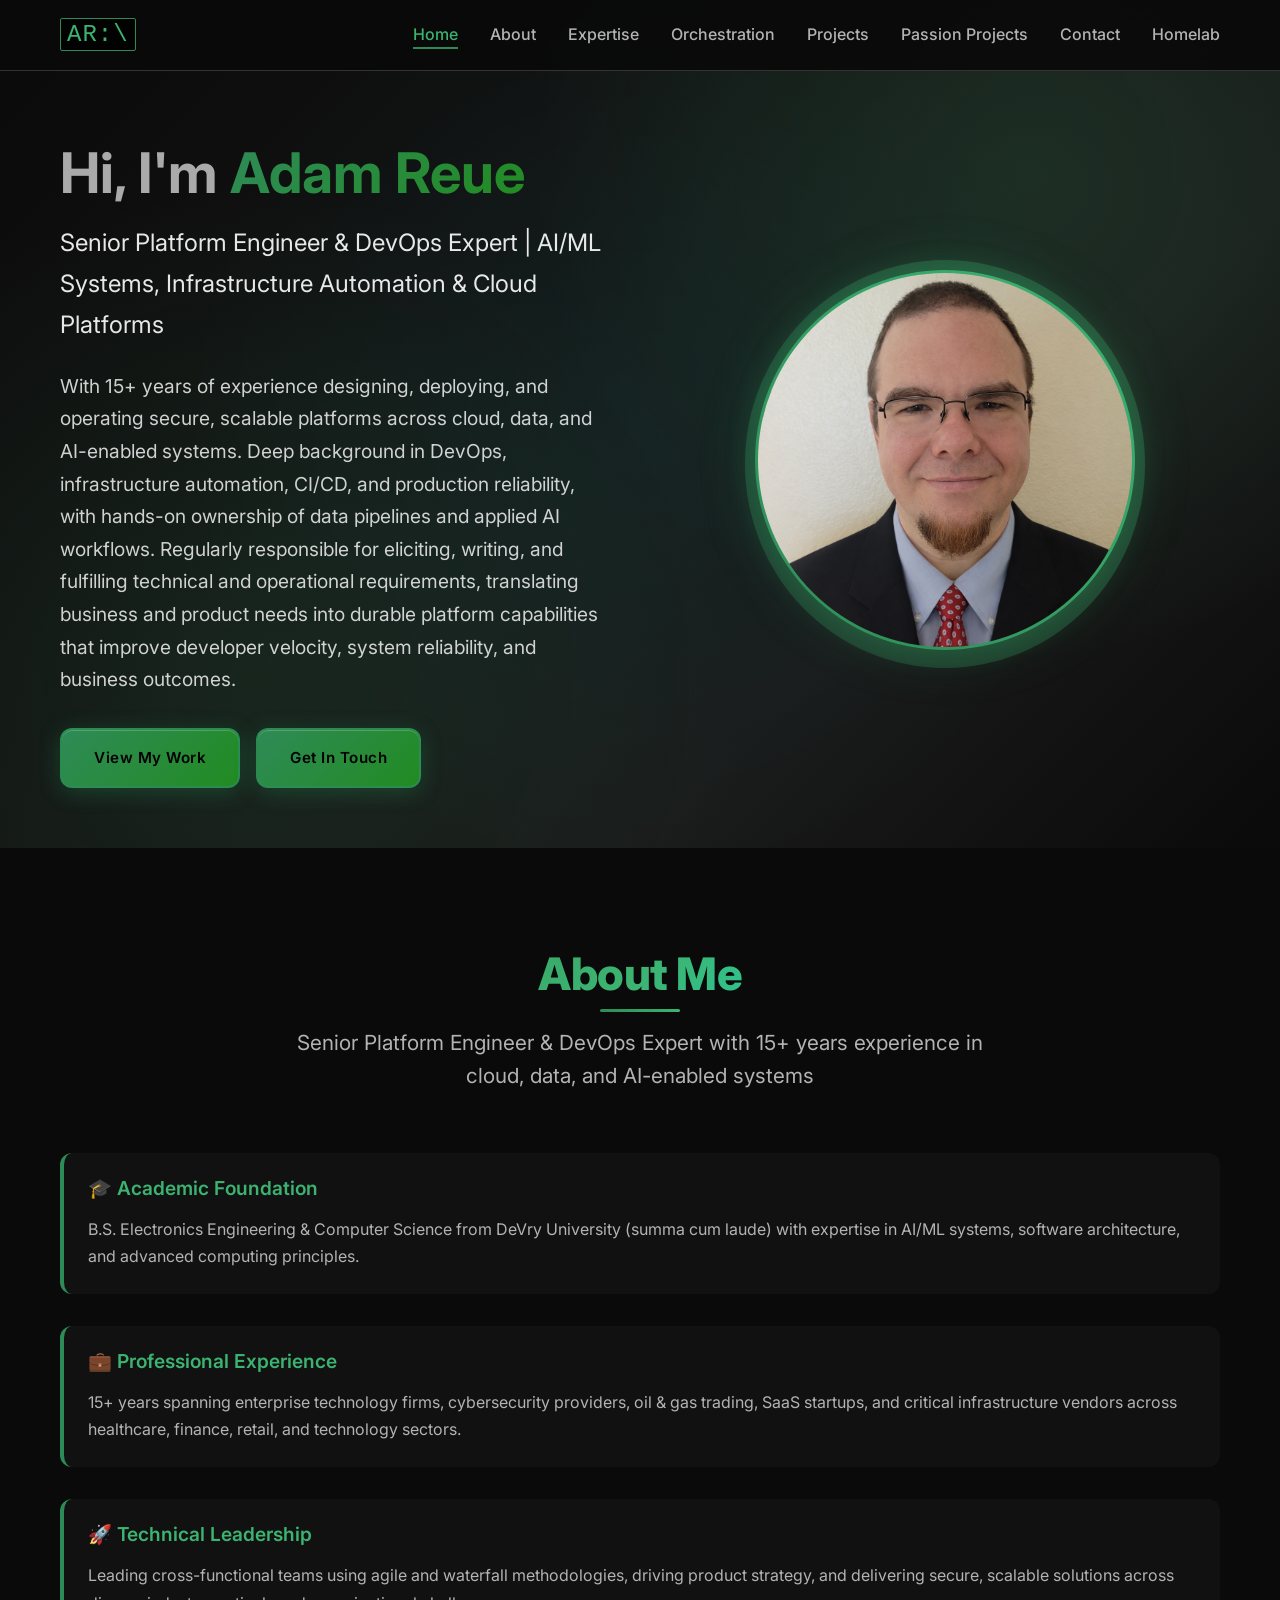
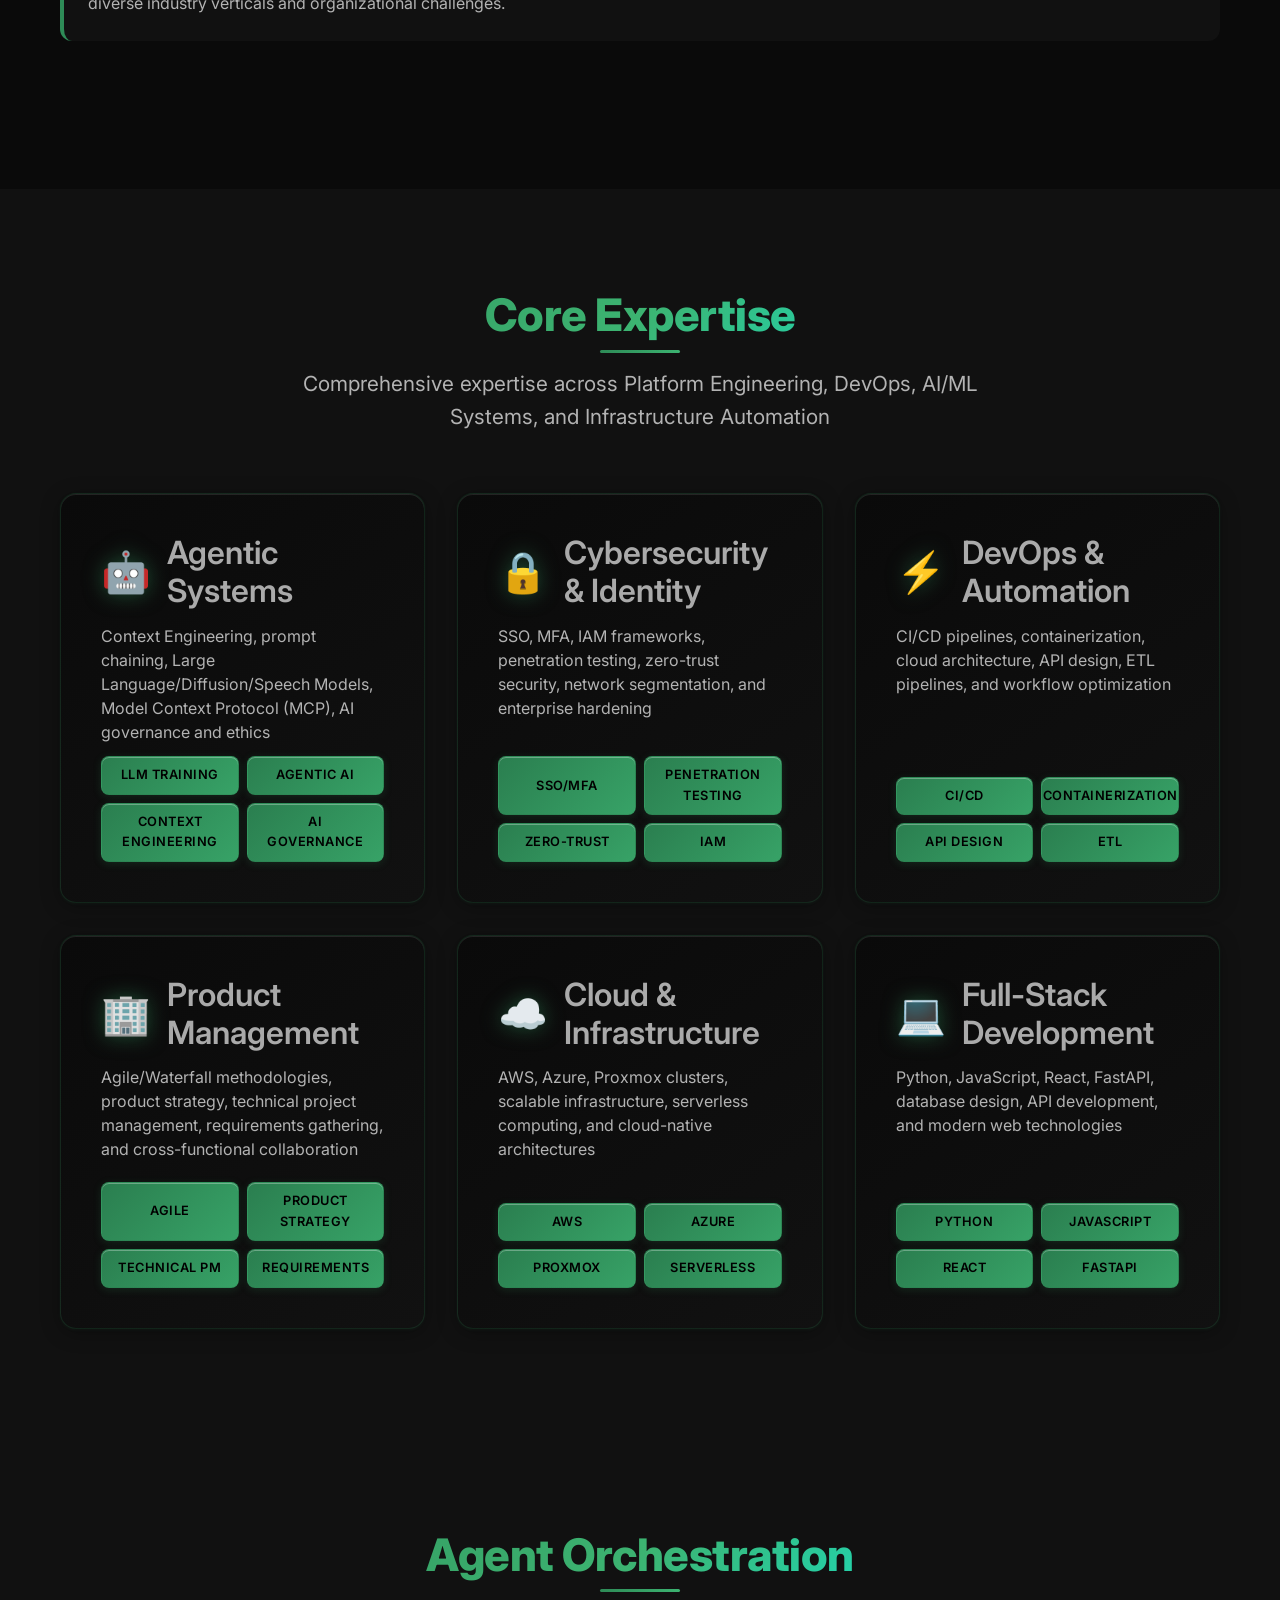
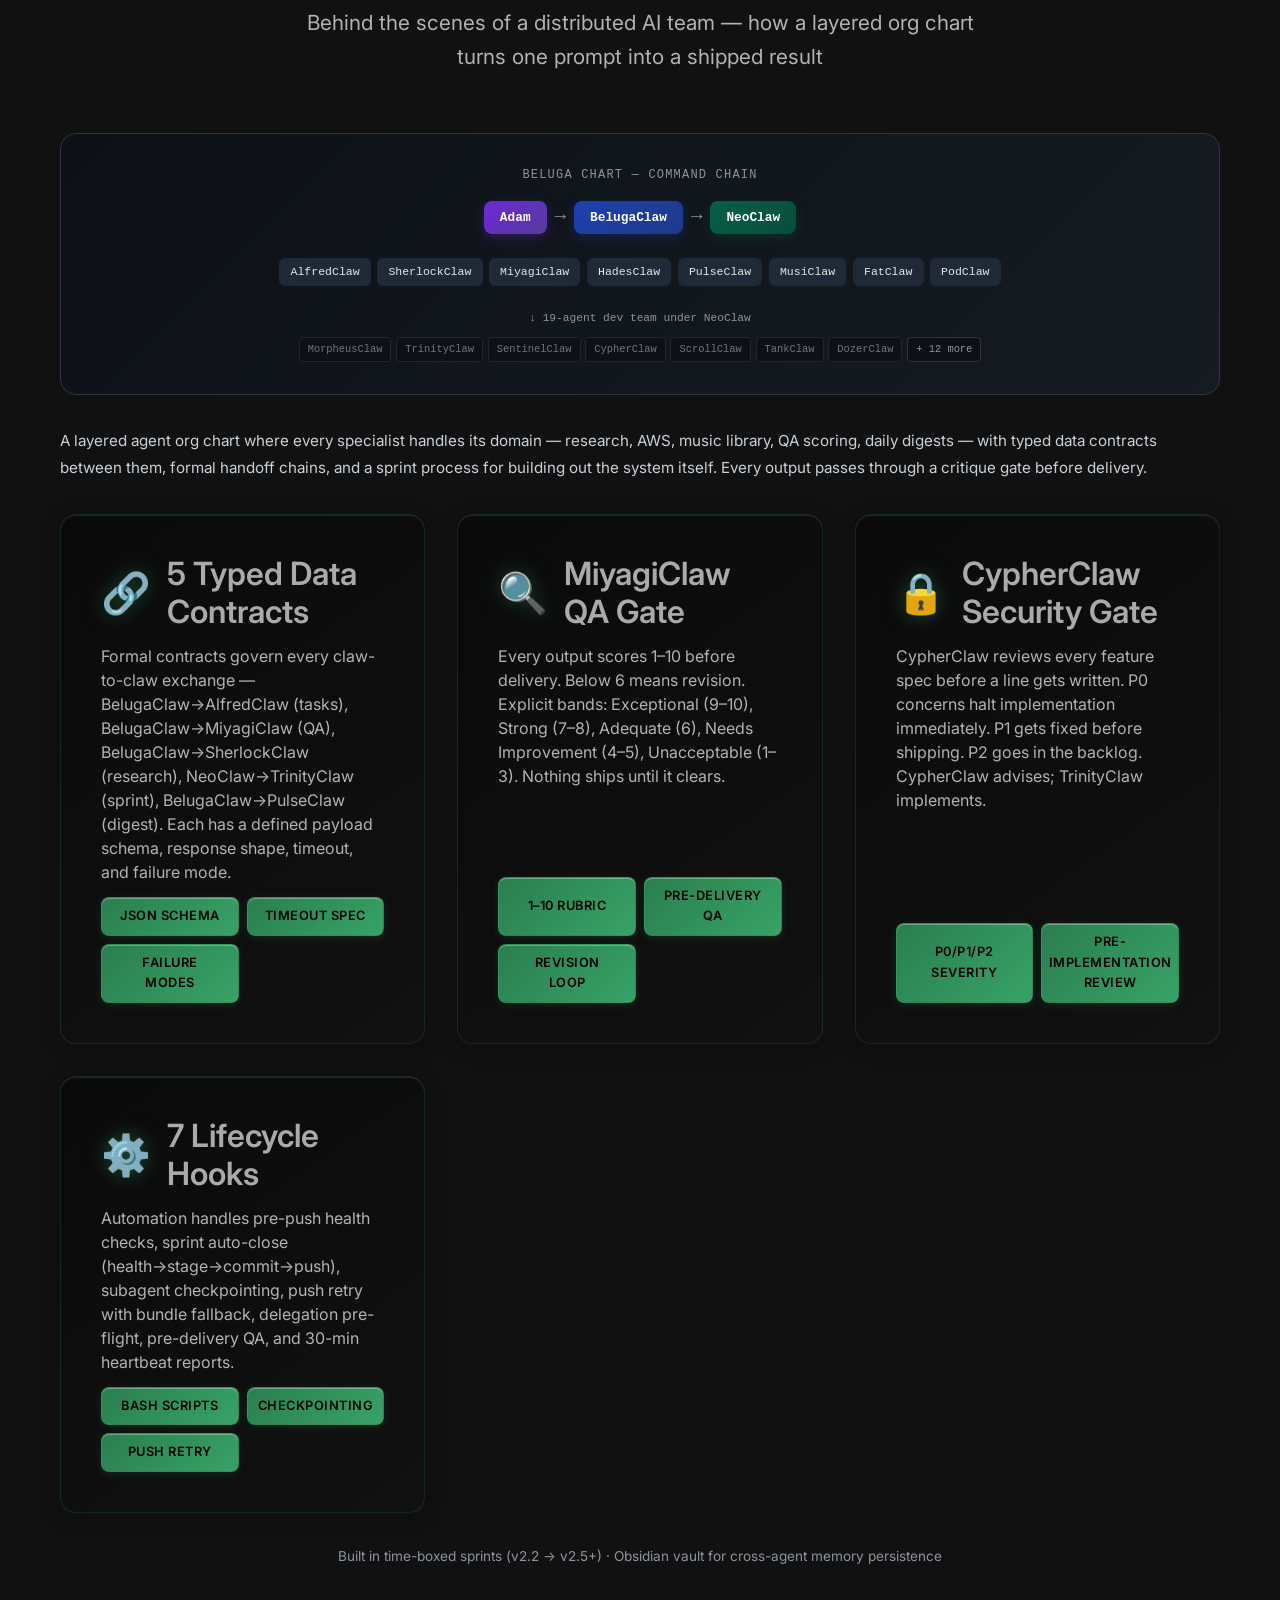
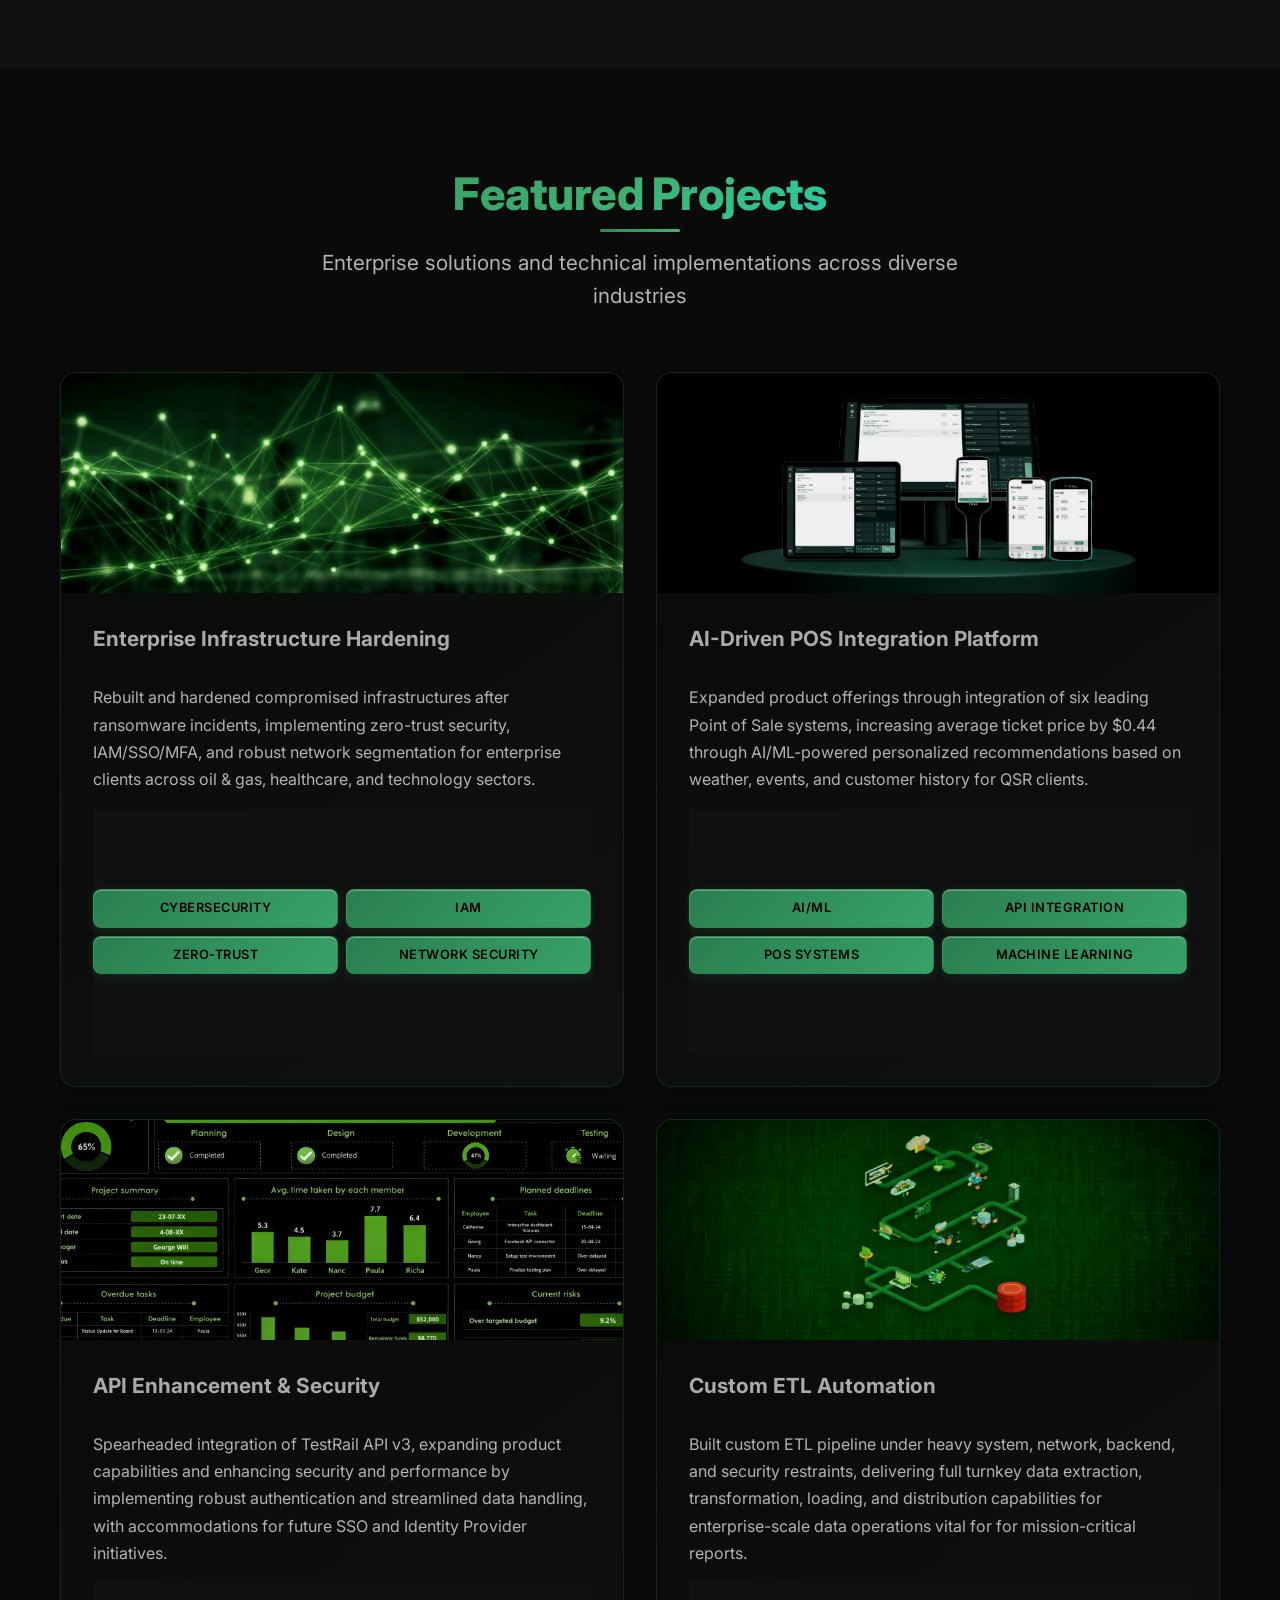
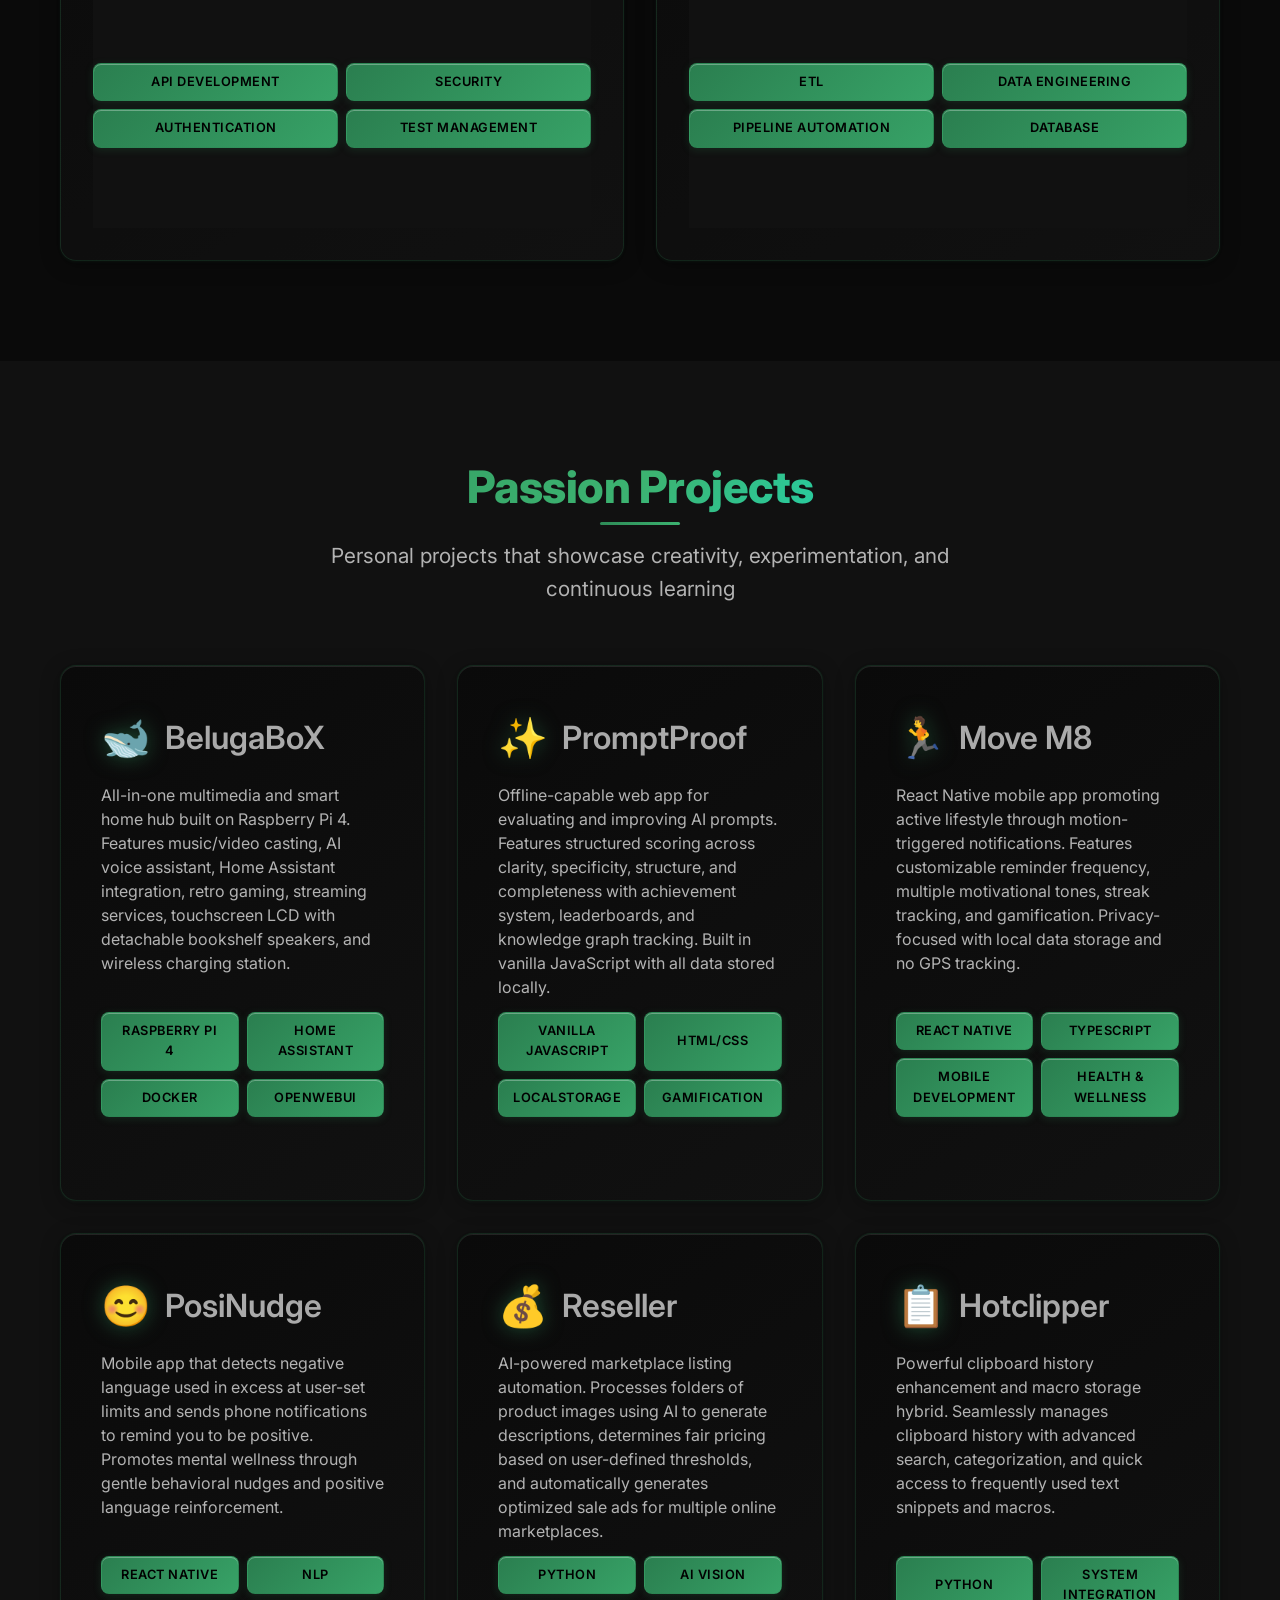
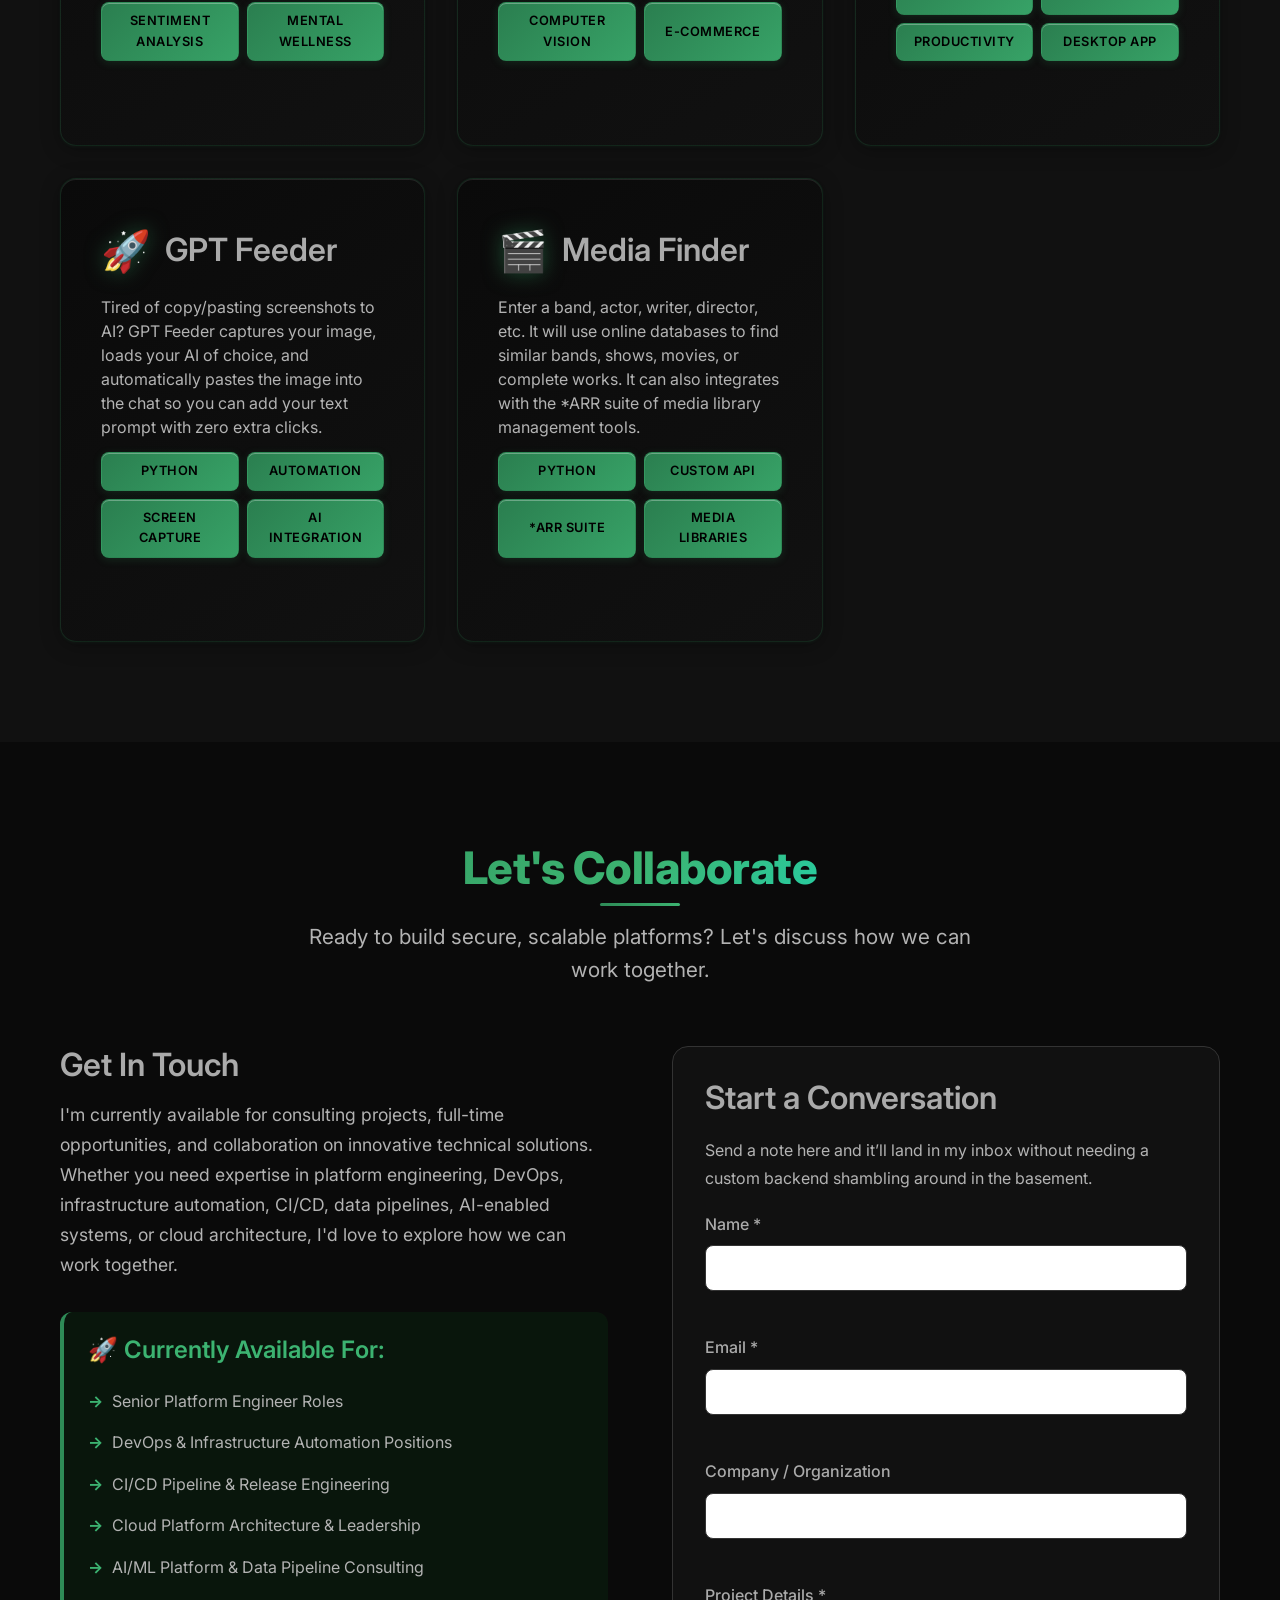
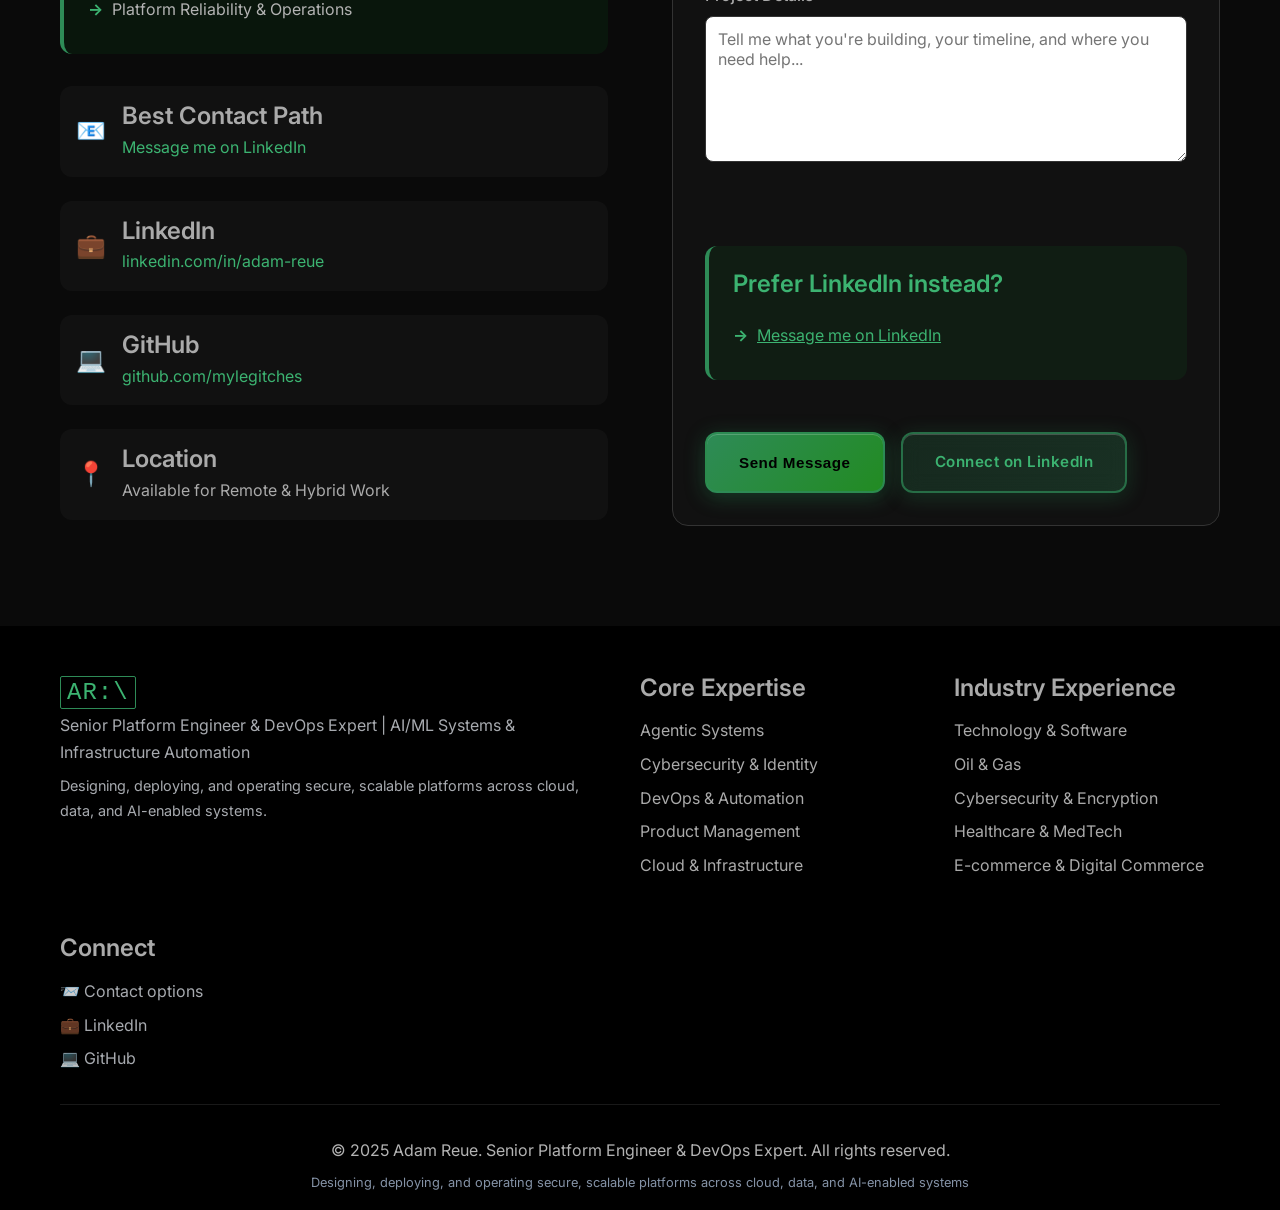
==== commit 050bf42b: "Apply family brand: OML favicon and AA contrast fixes Co-Authored-By: Claude Opus 5.5 <noreply@anthr" ====
--- a/index.html
+++ b/index.html
@@ -24,7 +24,8 @@
     <link rel="preconnect" href="https://fonts.gstatic.com" crossorigin>
     <link href="https://fonts.googleapis.com/css2?family=Inter:wght@300;400;500;600;700&family=JetBrains+Mono:wght@400;500;600&family=Orbitron:wght@400;700;900&display=swap" rel="stylesheet">
     <link rel="stylesheet" href="assets/css/styles.css">
-    <link rel="icon" type="image/png" href="assets/img/placeholder.png">
+    <link rel="icon" href="favicon.ico" sizes="any">
+    <link rel="icon" href="favicon.svg" type="image/svg+xml">
 </head>
 <body>
     <!-- Navigation -->
--- a/assets/css/styles.css
+++ b/assets/css/styles.css
@@ -10,13 +10,14 @@
     --primary-dark: #228B22;
     --secondary-color: #1a1a1a;
     --accent-color: #3CB371;
-    --success-color: #2E8B57;
-    --warning-color: #ffaa00;
-    --error-color: #ff073a;
+    --accent-text: #3CB371;      /* accent as text: 7:1 on bg (sea green #2E8B57 is only 4.4:1) */
+    --success-color: #22c55e;
+    --warning-color: #f59e0b;
+    --error-color: #ef4444;
 
     --text-primary: #aaaaaa;
     --text-secondary: #b3b3b3;
-    --text-muted: #666666;
+    --text-muted: #8492a6;
 
     --bg-primary: #0a0a0a;
     --bg-secondary: #111111;
@@ -99,7 +100,7 @@
     font-size: 1.5rem;
     font-weight: 400;
     font-family: 'Courier New', 'Monaco', 'Consolas', monospace;
-    color: var(--primary-color);
+    color: var(--accent-text);
     background: rgba(0, 0, 0, 0.8);
     border: 1px solid var(--primary-color);
     border-radius: 2px;
@@ -125,7 +126,7 @@
 
 .nav-link:hover,
 .nav-link.active {
-    color: var(--primary-color);
+    color: var(--accent-text);
 }
 
 .nav-link::after {
@@ -250,7 +251,7 @@
     display: block;
     font-size: 2rem;
     font-weight: 700;
-    color: var(--primary-color);
+    color: var(--accent-text);
     margin-bottom: 0.5rem;
 }
 
@@ -511,7 +512,7 @@
 }
 
 .experience-item h4 {
-    color: var(--primary-color);
+    color: var(--accent-text);
     margin-bottom: 1rem;
     font-size: 1.2rem;
 }
@@ -539,7 +540,7 @@
 .stat-card .stat-number {
     font-size: 3rem;
     font-weight: 700;
-    color: var(--primary-color);
+    color: var(--accent-text);
     display: block;
     margin-bottom: 0.5rem;
 }
@@ -895,7 +896,7 @@
 }
 
 .project-link {
-    color: var(--primary-color);
+    color: var(--accent-text);
     text-decoration: none;
     font-weight: 600;
     font-size: 0.9rem;
@@ -995,7 +996,7 @@
     transition: all 0.3s ease;
     border: 1px solid var(--primary-color);
     background: rgba(46, 139, 87, 0.1);
-    color: var(--primary-color);
+    color: var(--accent-text);
 }
 
 .project-details-link:hover,
@@ -1080,7 +1081,7 @@
     border: 1px solid rgba(46, 139, 87, 0.3);
     border-radius: var(--radius-md);
     font-size: 0.9rem;
-    color: var(--primary-color);
+    color: var(--accent-text);
     font-weight: 600;
 }
 
@@ -1134,7 +1135,7 @@
 }
 
 .feature-item h4 {
-    color: var(--primary-color);
+    color: var(--accent-text);
     margin-bottom: 1rem;
     text-align: center;
 }
@@ -1170,7 +1171,7 @@
 }
 
 .tech-category h3 {
-    color: var(--primary-color);
+    color: var(--accent-text);
     margin-bottom: 1.5rem;
     font-size: 1.2rem;
 }
@@ -1183,7 +1184,7 @@
 
 .tech-item {
     background: transparent;
-    color: var(--primary-color);
+    color: var(--accent-text);
     padding: 0.5rem 1rem;
     border-radius: var(--radius-md);
     font-size: 0.9rem;
@@ -1246,7 +1247,7 @@
 }
 
 .journey-content h3 {
-    color: var(--primary-color);
+    color: var(--accent-text);
     margin-bottom: 1rem;
     font-size: 1.3rem;
 }
@@ -1282,7 +1283,7 @@
 }
 
 .learning-item h3 {
-    color: var(--primary-color);
+    color: var(--accent-text);
     margin-bottom: 1rem;
     font-size: 1.2rem;
 }
@@ -1318,7 +1319,7 @@
 }
 
 .challenge-item h3 {
-    color: var(--primary-color);
+    color: var(--accent-text);
     margin-bottom: 1rem;
     font-size: 1.2rem;
 }
@@ -1359,7 +1360,7 @@
 }
 
 .future-item h3 {
-    color: var(--primary-color);
+    color: var(--accent-text);
     margin-bottom: 1rem;
     font-size: 1.2rem;
 }
@@ -1448,7 +1449,7 @@
 }
 
 .competency-item h4 {
-    color: var(--primary-color);
+    color: var(--accent-text);
     margin-bottom: 1rem;
     font-size: 1.1rem;
 }
@@ -1468,7 +1469,7 @@
 }
 
 .availability h4 {
-    color: var(--primary-color);
+    color: var(--accent-text);
     margin-bottom: 1rem;
 }
 
@@ -1488,7 +1489,7 @@
     content: '→';
     position: absolute;
     left: 0;
-    color: var(--primary-color);
+    color: var(--accent-text);
     font-weight: bold;
 }
 
@@ -1561,7 +1562,7 @@
 }
 
 .contact-details a {
-    color: var(--primary-color);
+    color: var(--accent-text);
     text-decoration: none;
     transition: color 0.3s ease;
 }
@@ -1626,7 +1627,7 @@
     font-size: 1.5rem;
     font-weight: 400;
     font-family: 'Courier New', 'Monaco', 'Consolas', monospace;
-    color: var(--primary-color);
+    color: var(--accent-text);
     background: rgba(0, 0, 0, 0.8);
     border: 1px solid var(--primary-color);
     border-radius: 2px;
@@ -1833,7 +1834,7 @@
 }
 
 .static-contact-card a {
-    color: var(--primary-color);
+    color: var(--accent-text);
 }
 
 .static-contact-card .hero-buttons {
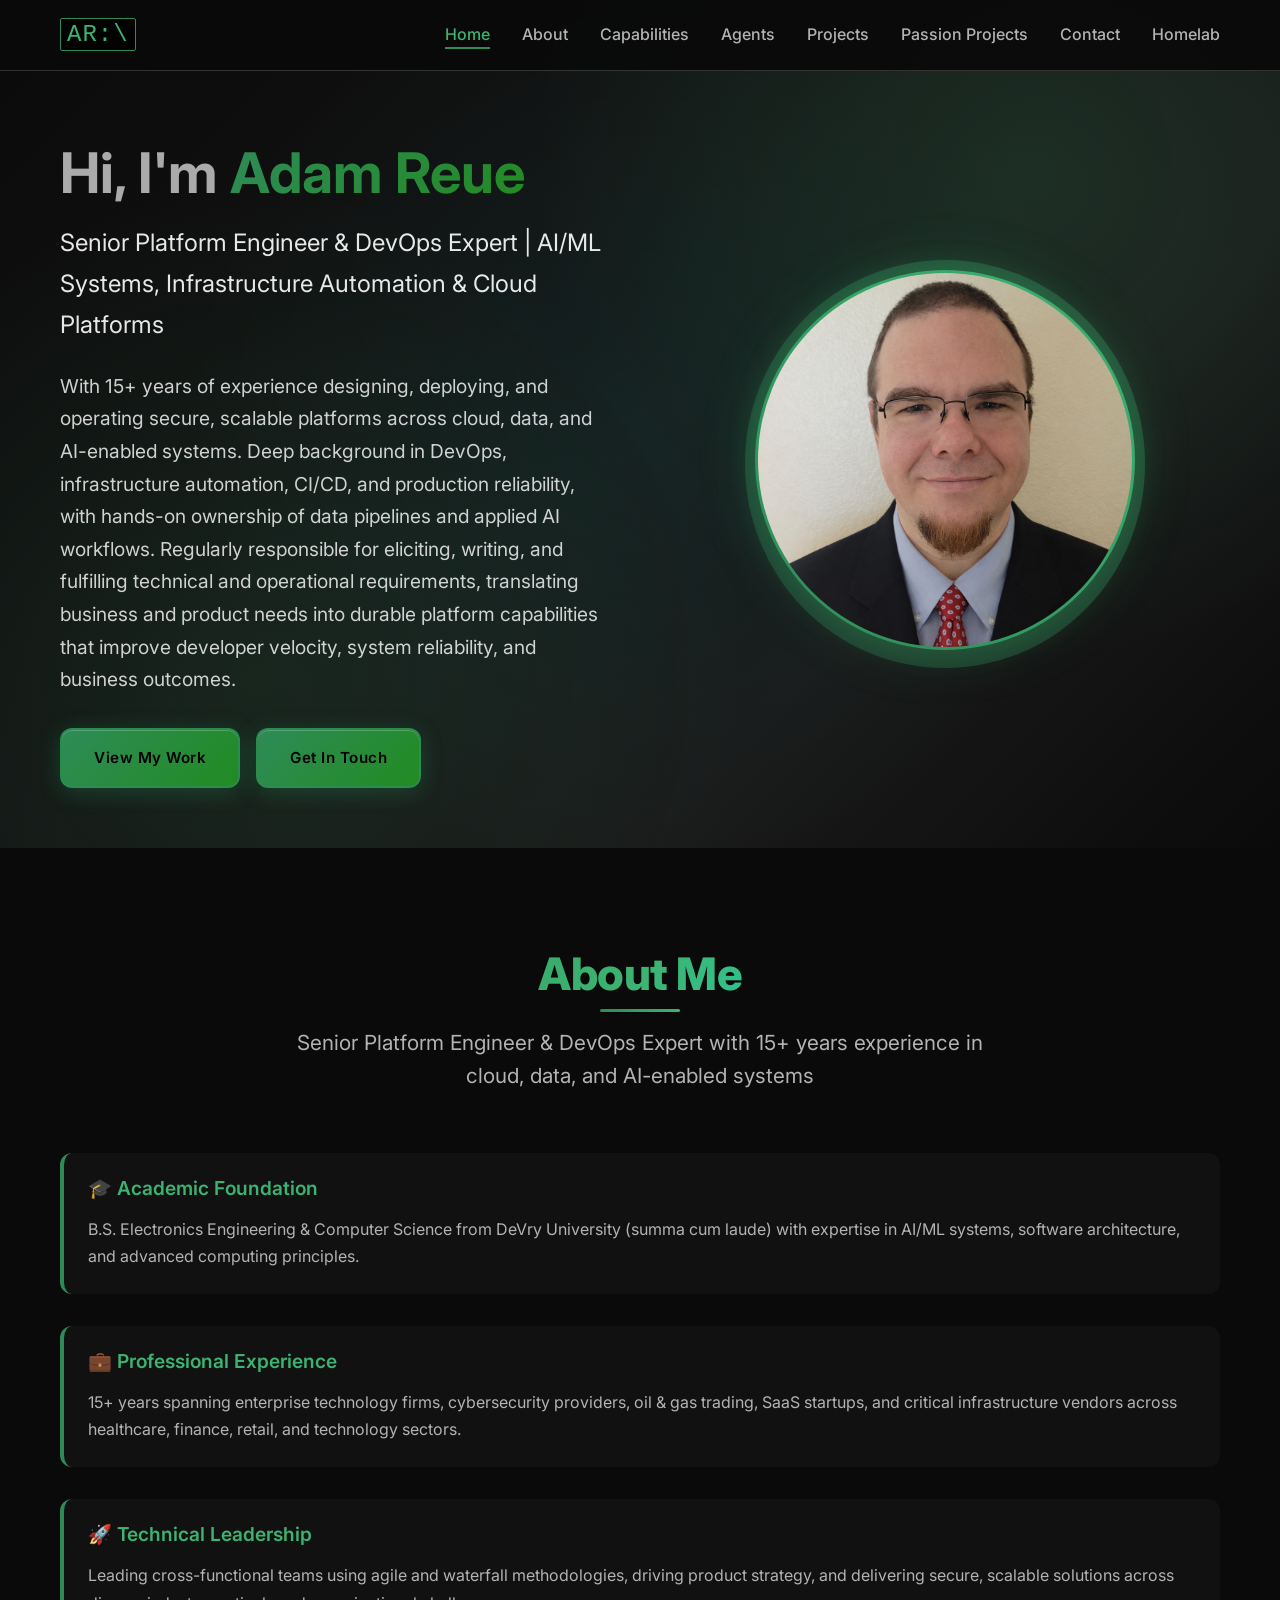
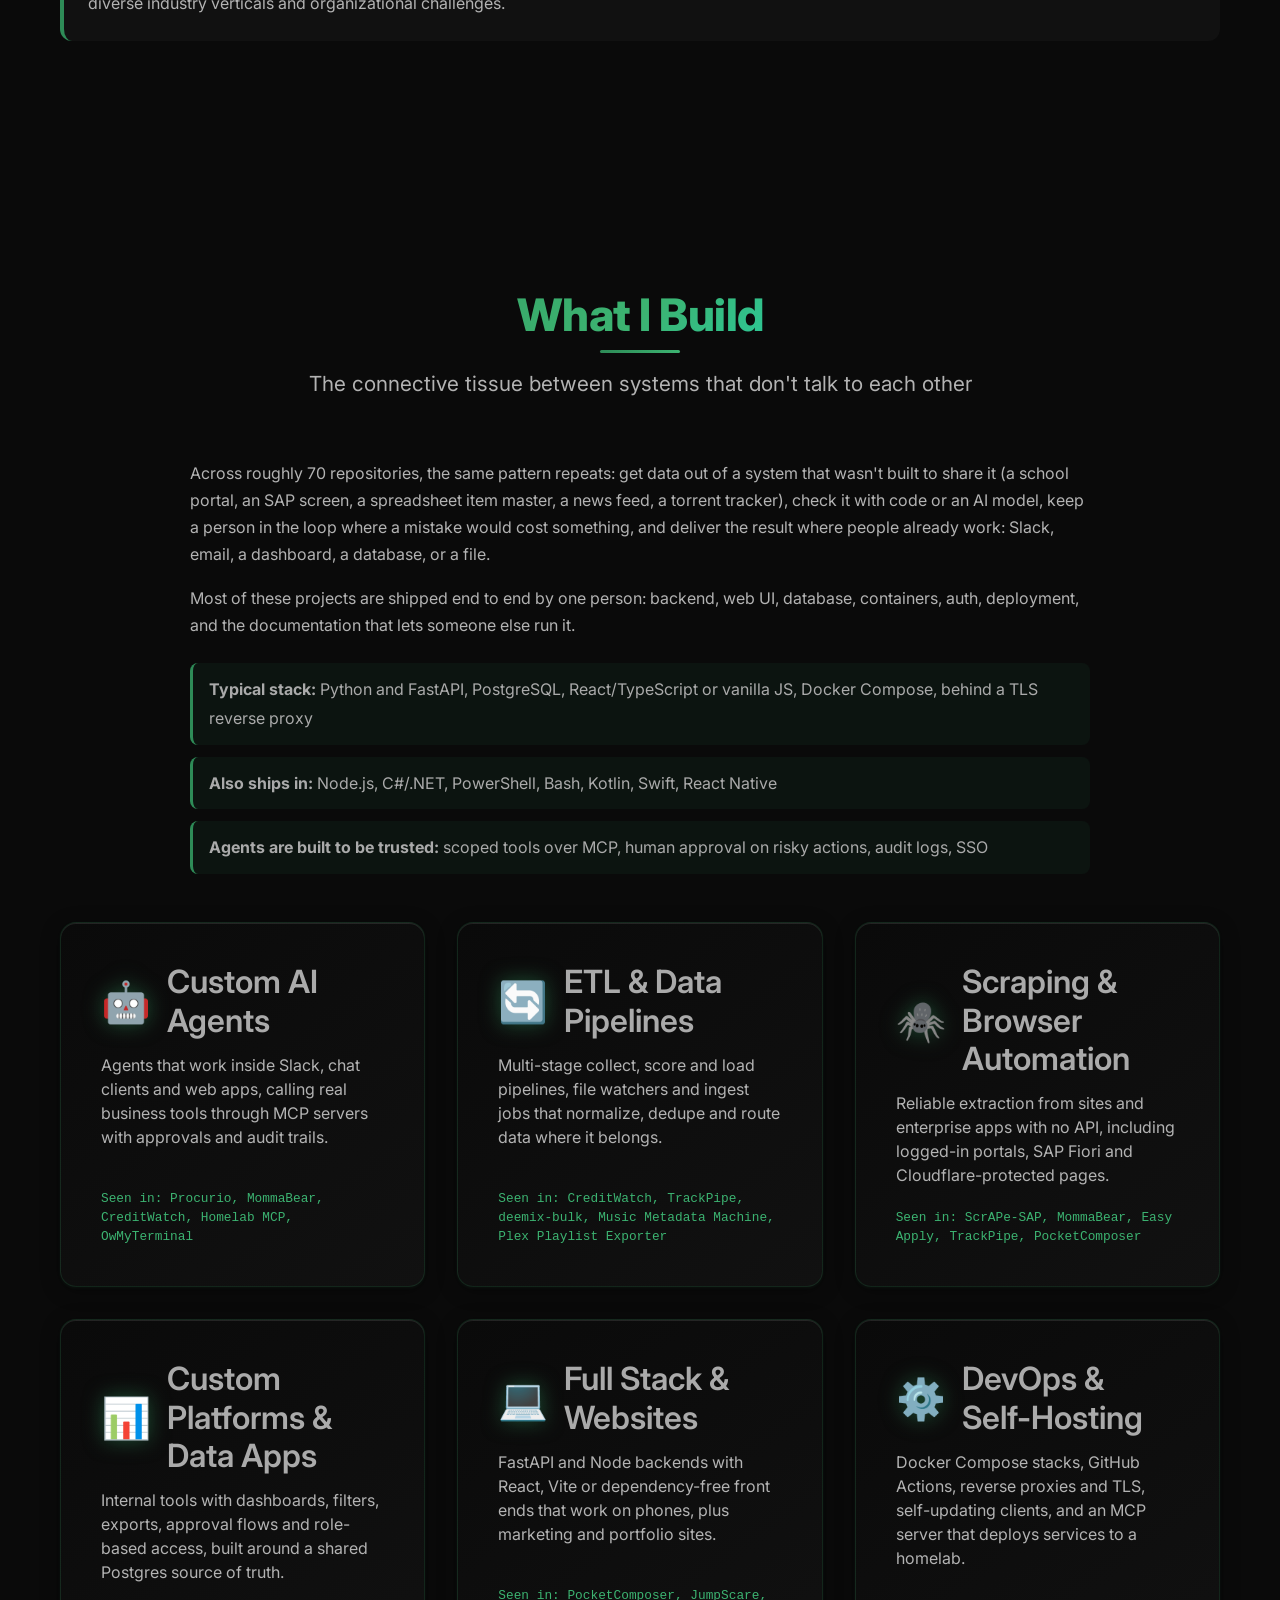
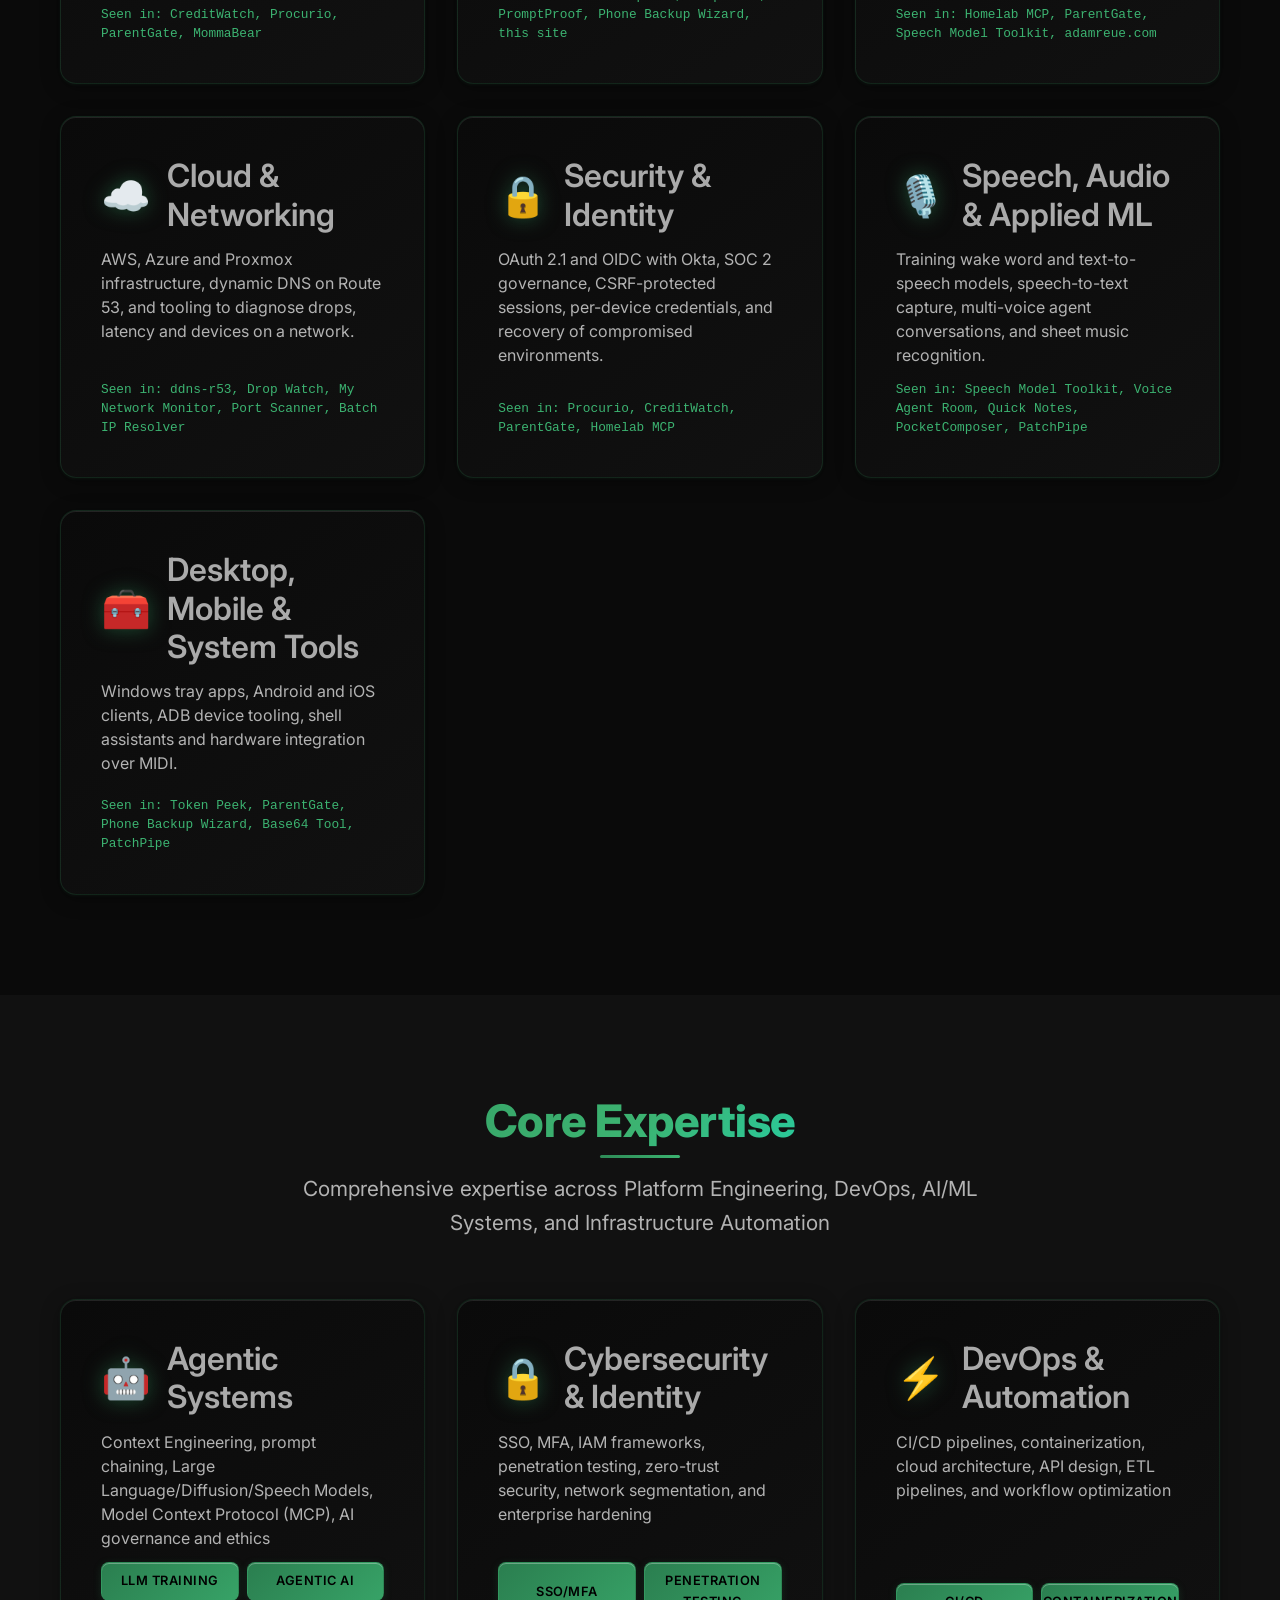
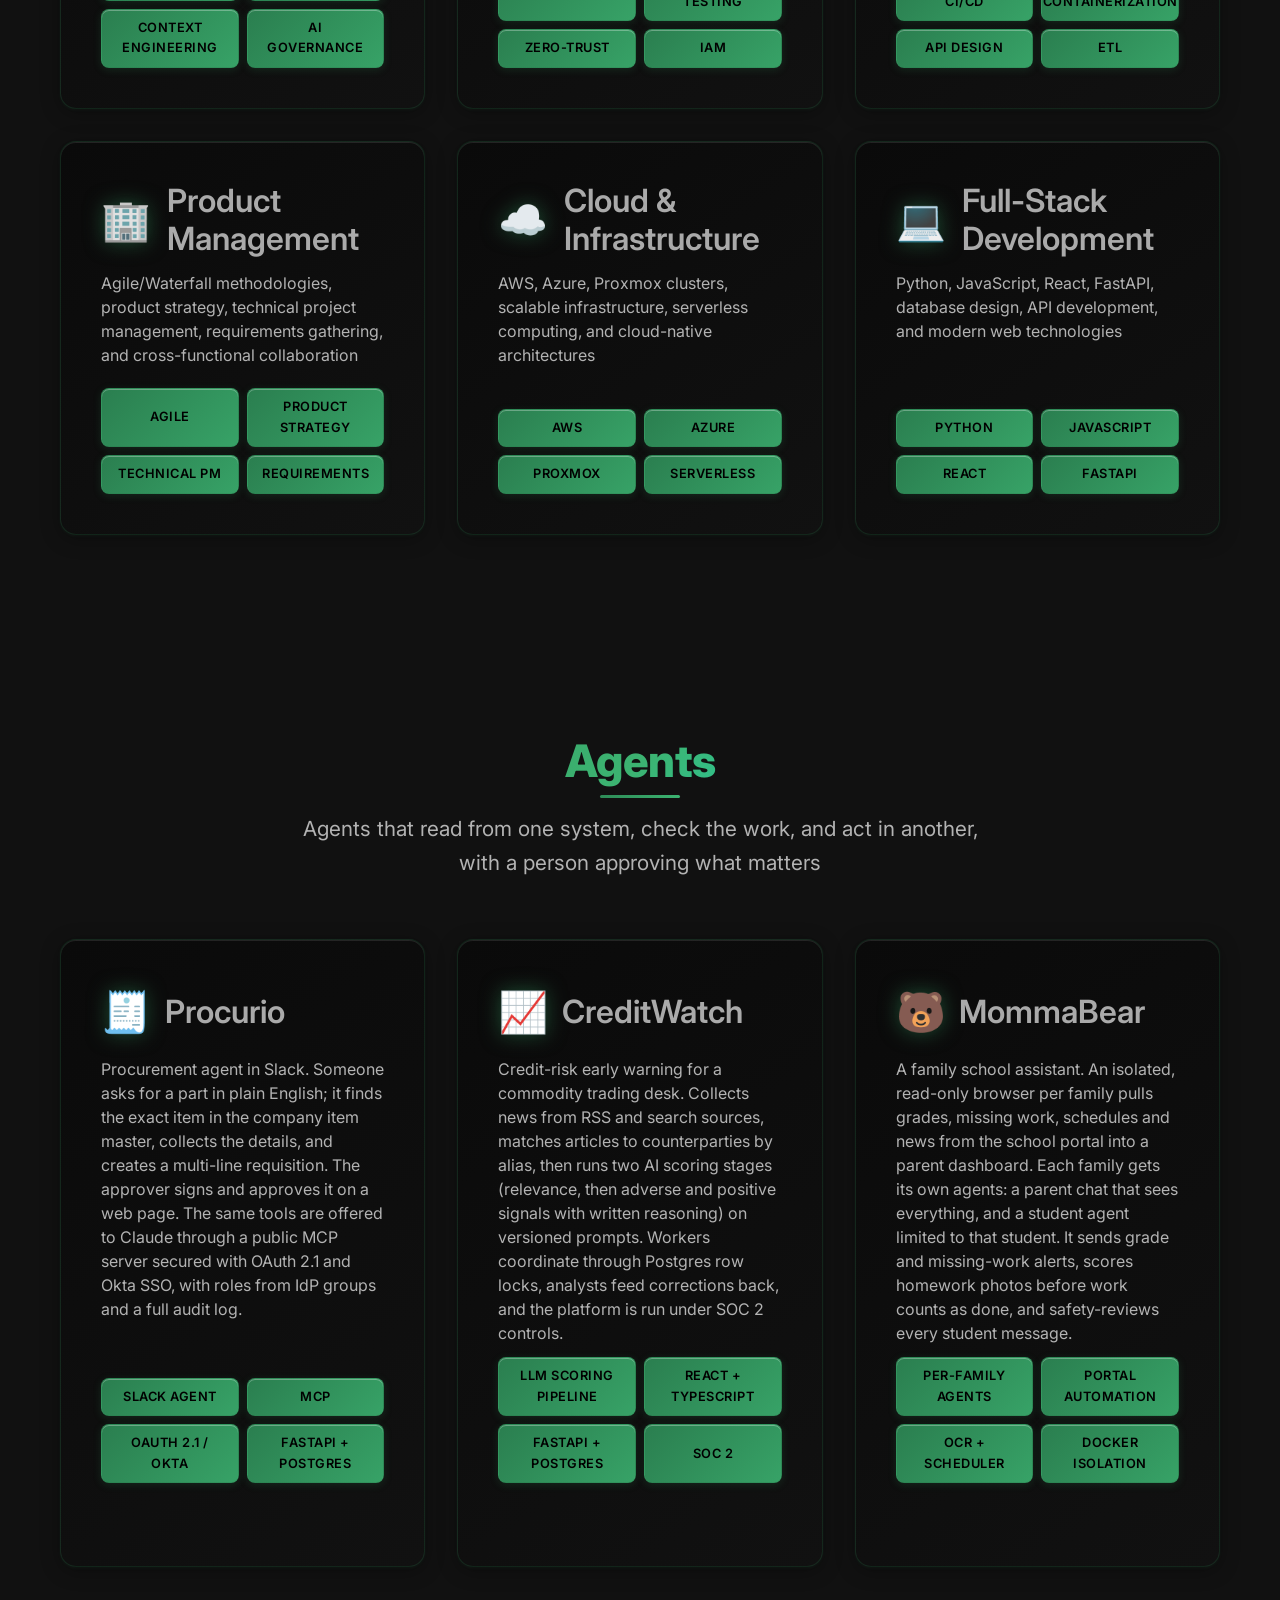
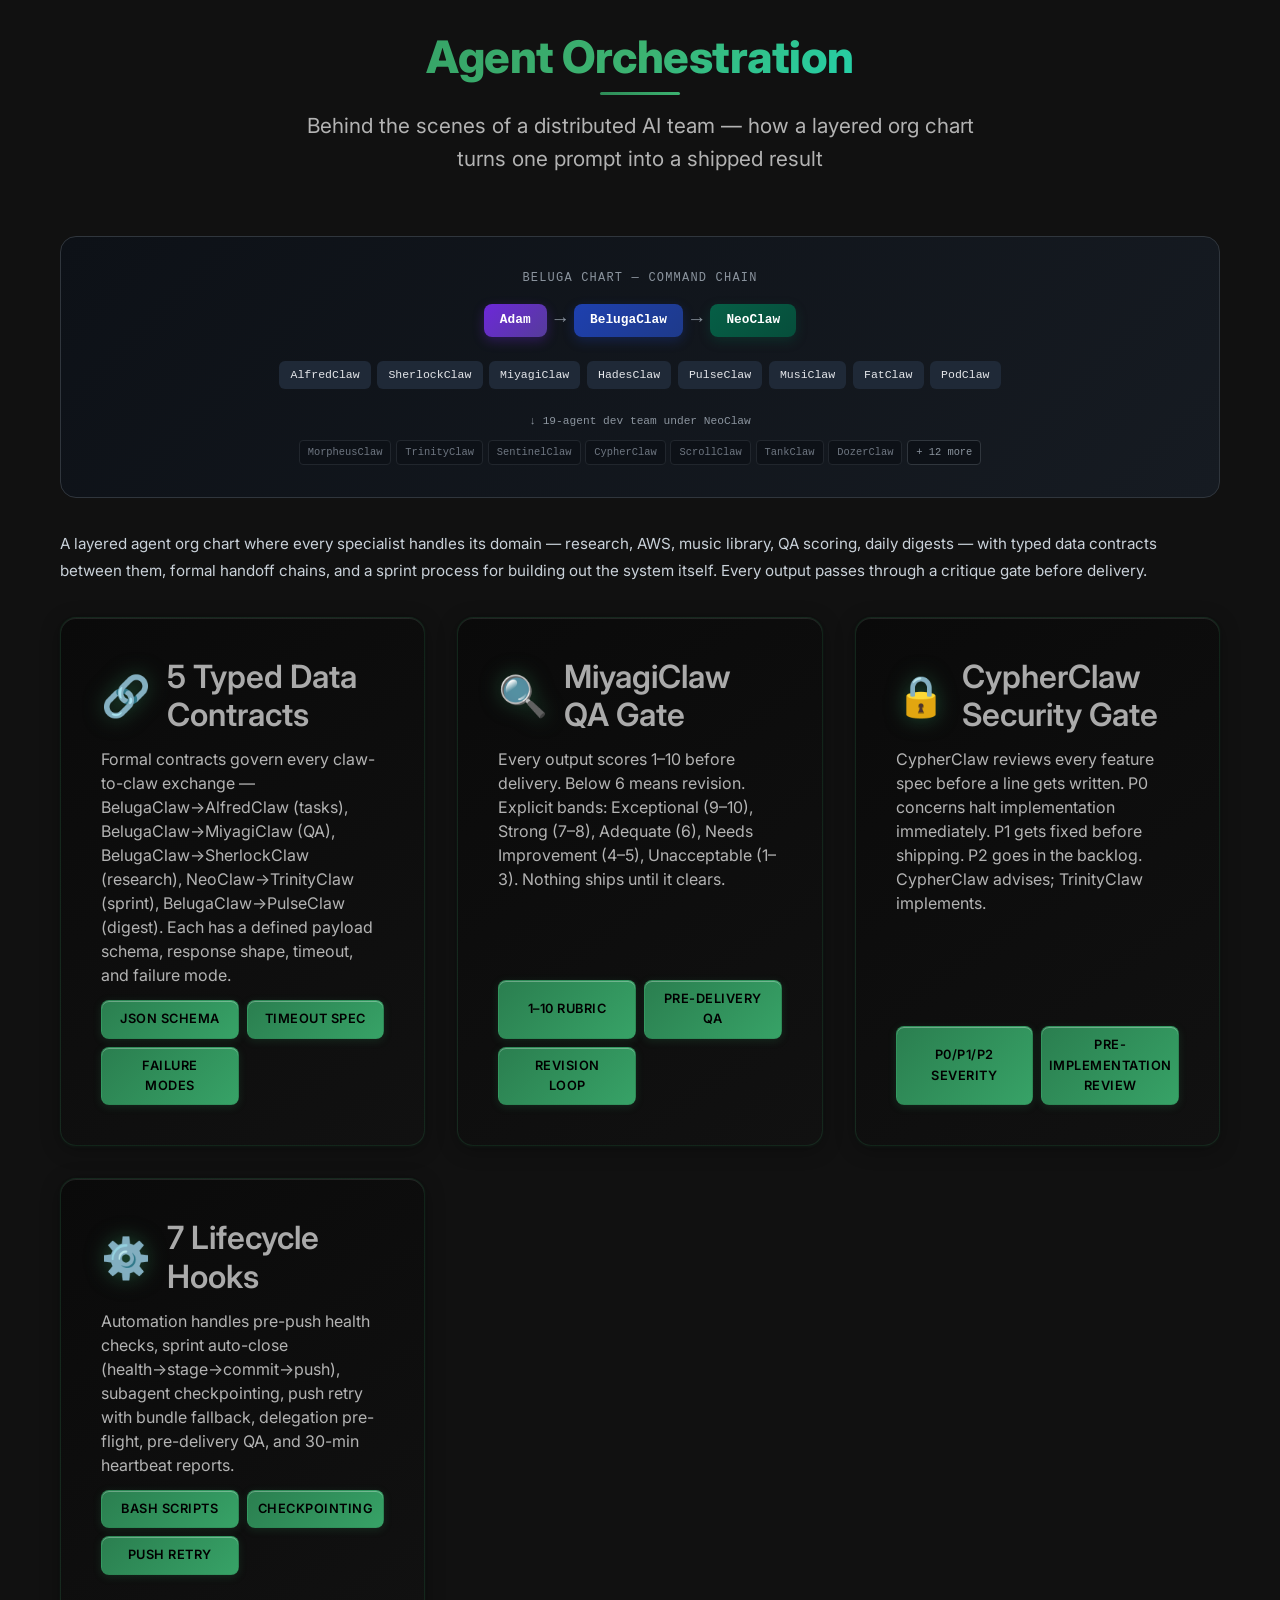
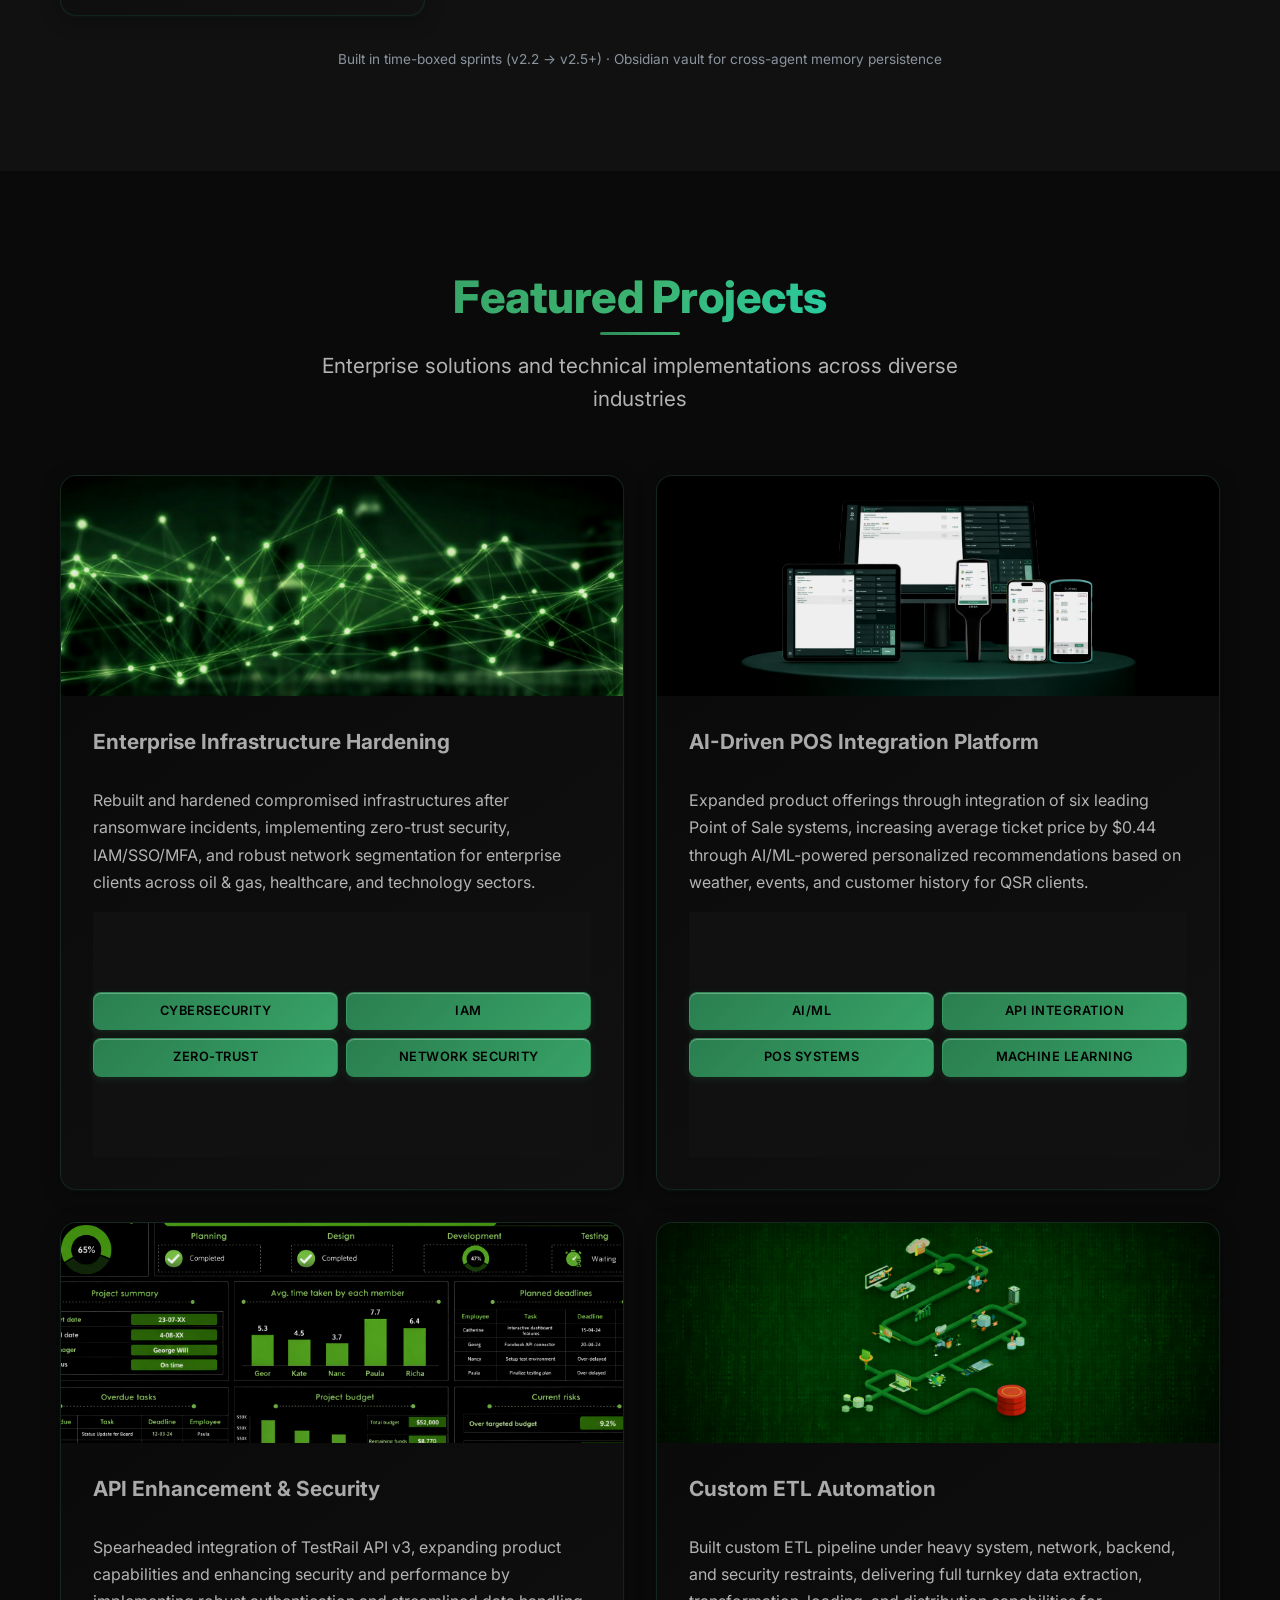
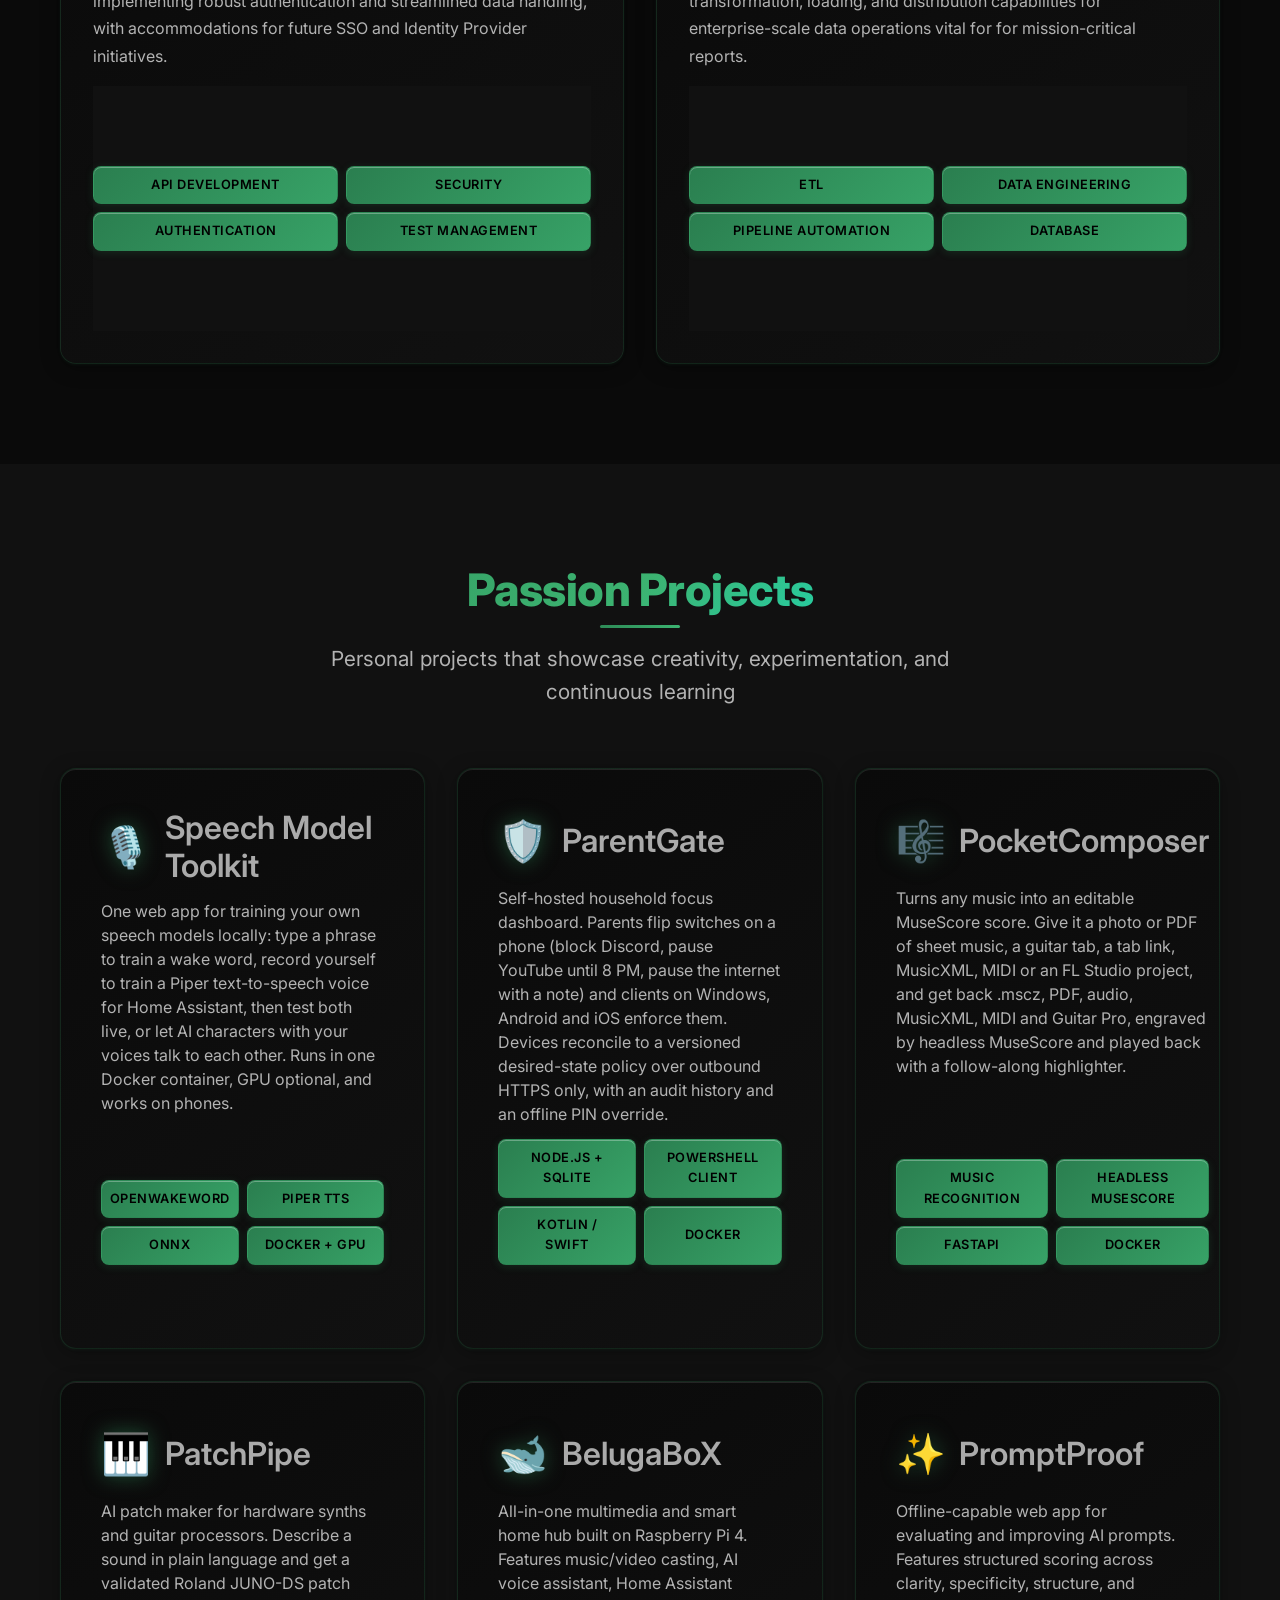
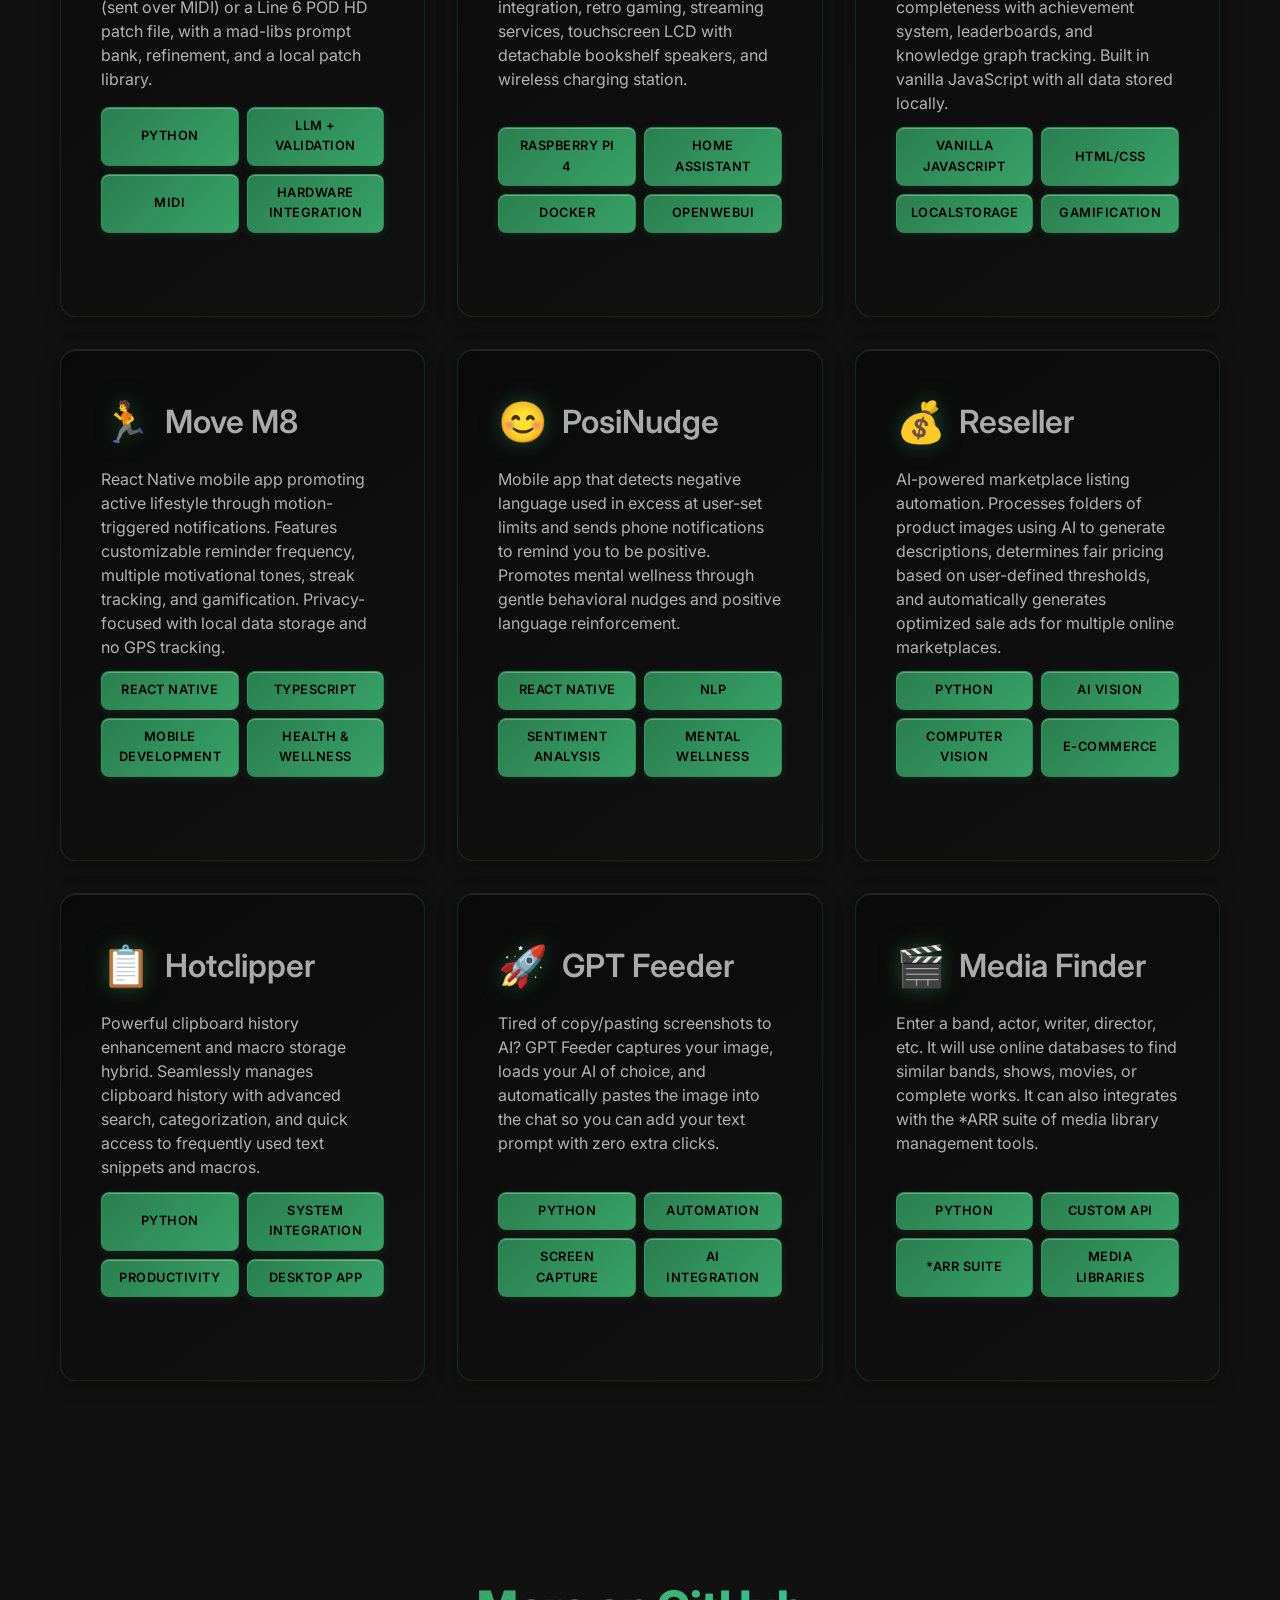
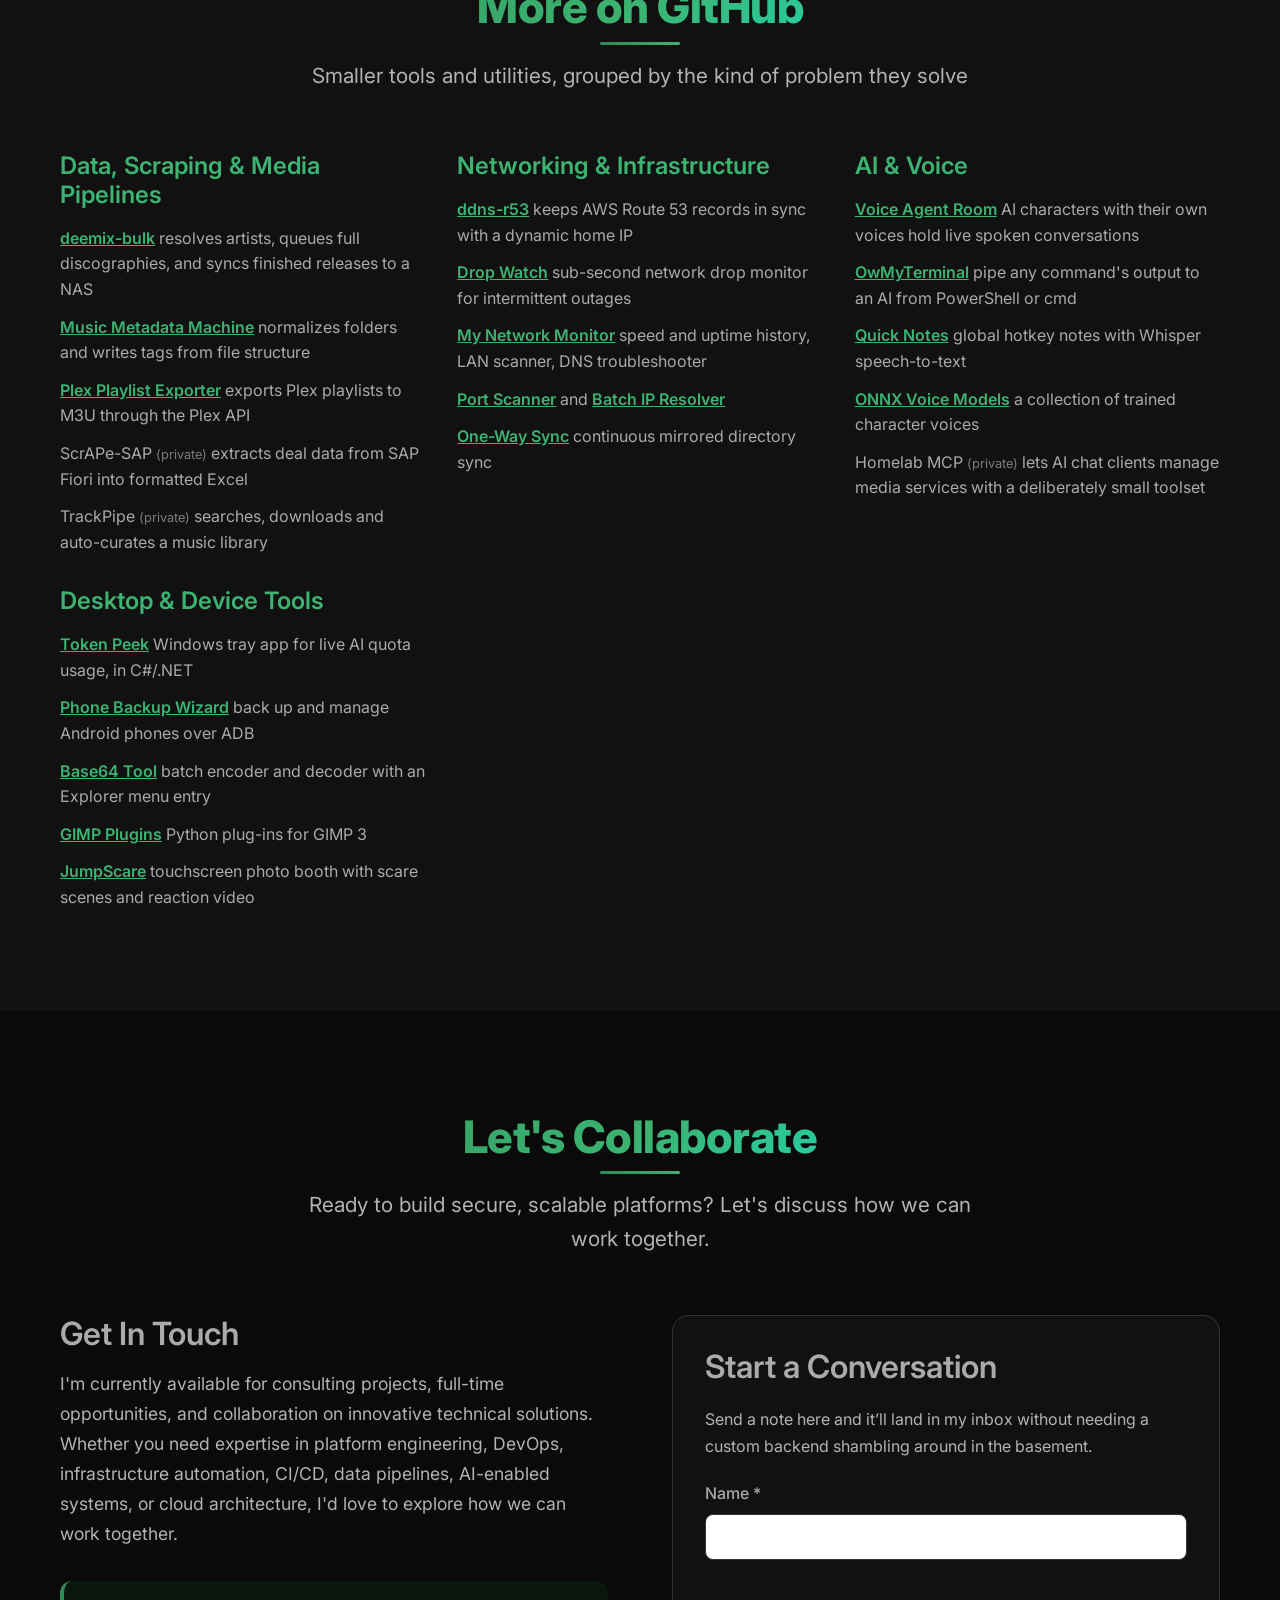
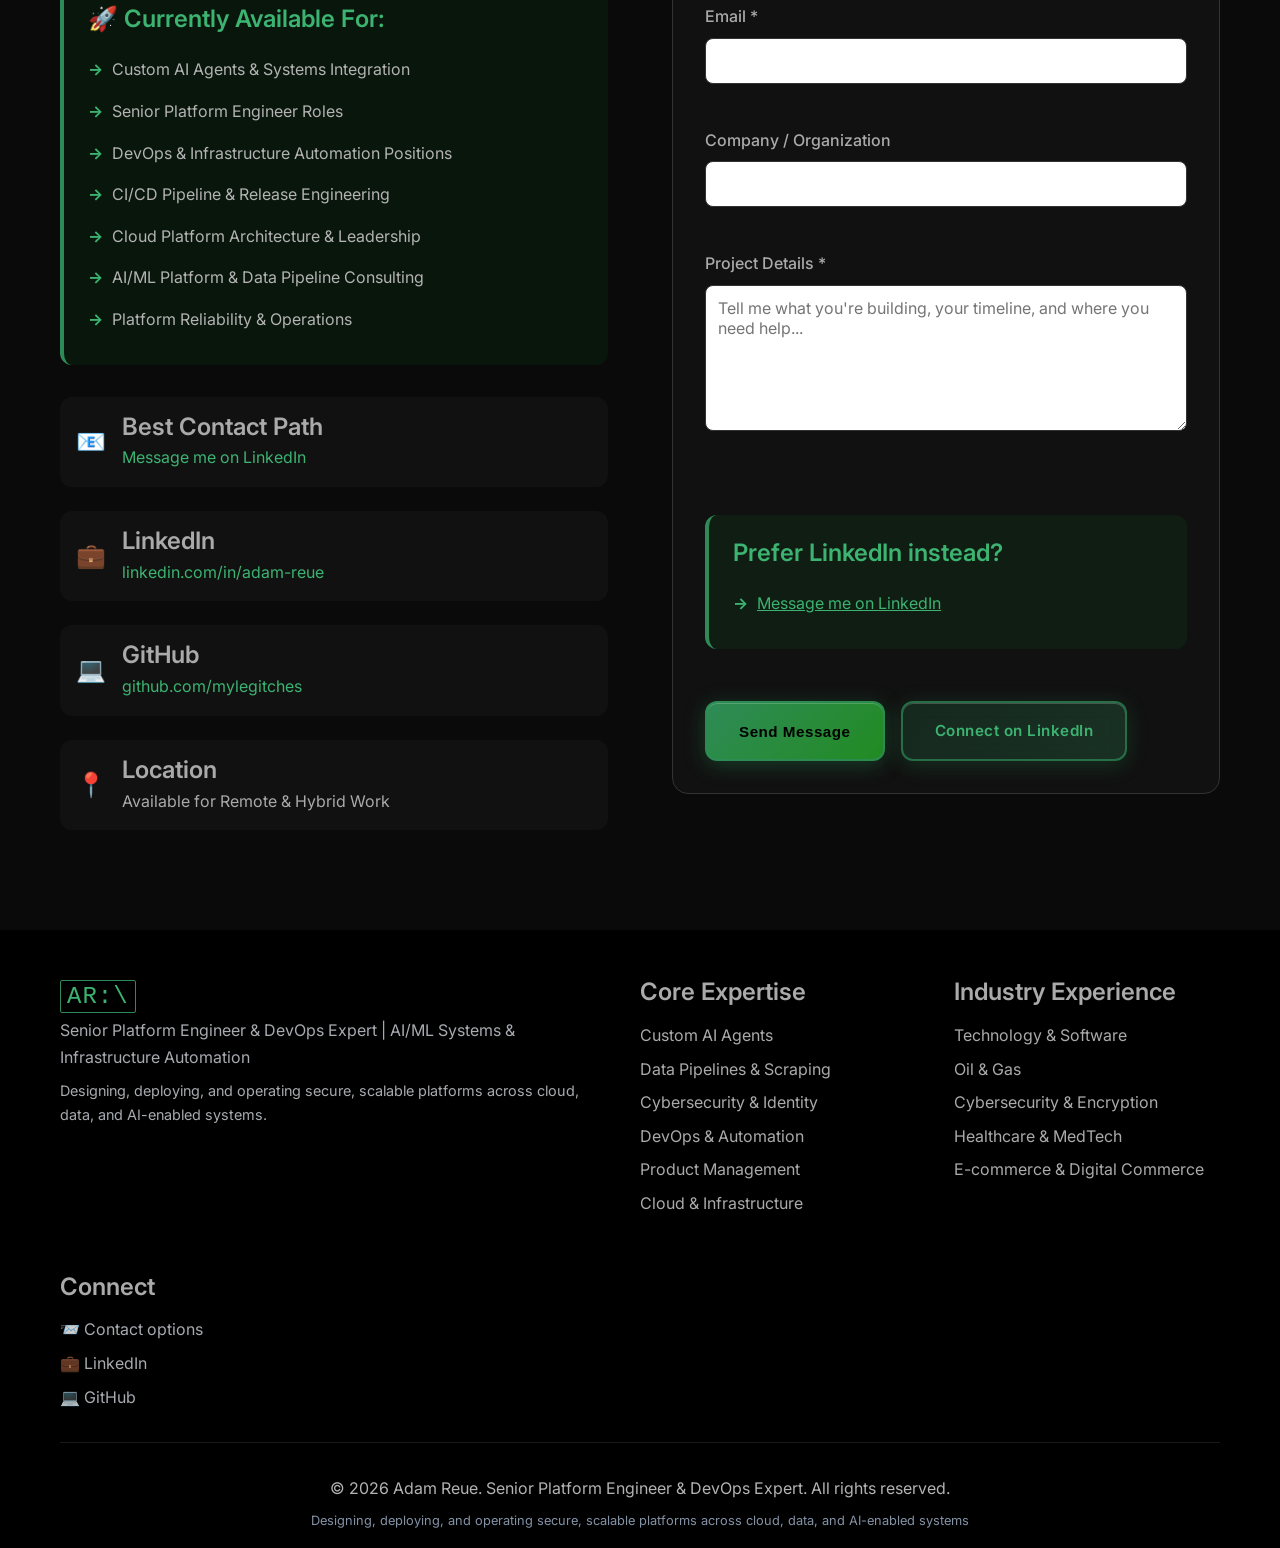
==== commit 22add369: "Showcase full skill range: capabilities summary, agents, new projects Add a 'What I Build' capabilit" ====
--- a/index.html
+++ b/index.html
@@ -5,7 +5,7 @@
     <meta name="viewport" content="width=device-width, initial-scale=1.0">
     <title>Adam Reue - Senior Platform Engineer & DevOps Expert | AI/ML Systems, Infrastructure Automation & Cloud Platforms</title>
     <meta name="description" content="Senior Platform Engineer with 15+ years experience designing, deploying, and operating secure, scalable platforms across cloud, data, and AI-enabled systems. Expert in DevOps, infrastructure automation, CI/CD, and production reliability.">
-    <meta name="keywords" content="AI Solutions Architect, Senior Technical Product Manager, ETL and Automation Engineer, Technical Product Manager, Cybersecurity Expert, Machine Learning, DevOps, Full-Stack Development, API Design, Agentic AI">
+    <meta name="keywords" content="Custom AI Agents, MCP Servers, Systems Integration, Data Pipelines, Web Scraping, AI Solutions Architect, Senior Technical Product Manager, ETL and Automation Engineer, Technical Product Manager, Cybersecurity Expert, Machine Learning, DevOps, Full-Stack Development, API Design, Agentic AI">
     <meta name="author" content="Adam Reue">
 
     <!-- Open Graph / Facebook -->
@@ -37,8 +37,8 @@
             <ul class="nav-menu">
                 <li class="nav-item"><a href="#home" class="nav-link">Home</a></li>
                 <li class="nav-item"><a href="#about" class="nav-link">About</a></li>
-                <li class="nav-item"><a href="#expertise" class="nav-link">Expertise</a></li>
-                <li class="nav-item"><a href="#orchestration" class="nav-link">Orchestration</a></li>
+                <li class="nav-item"><a href="#capabilities" class="nav-link">Capabilities</a></li>
+                <li class="nav-item"><a href="#agents" class="nav-link">Agents</a></li>
                 <li class="nav-item"><a href="#projects" class="nav-link">Projects</a></li>
                 <li class="nav-item"><a href="#passion-projects" class="nav-link">Passion Projects</a></li>                <li class="nav-item"><a href="#contact" class="nav-link">Contact</a></li>
                 <li class="nav-item"><a href="https://homelab.adamreue.com" class="nav-link" target="_blank">Homelab</a></li>
@@ -105,6 +105,77 @@
         </div>
     </section>
 
+    <!-- Capabilities Section -->
+    <section id="capabilities" class="capabilities">
+        <div class="container">
+            <div class="section-header">
+                <h2 class="section-title">What I Build</h2>
+                <p class="section-subtitle">The connective tissue between systems that don't talk to each other</p>
+            </div>
+            <div class="capabilities-summary">
+                <p>Across roughly 70 repositories, the same pattern repeats: get data out of a system that wasn't built to share it (a school portal, an SAP screen, a spreadsheet item master, a news feed, a torrent tracker), check it with code or an AI model, keep a person in the loop where a mistake would cost something, and deliver the result where people already work: Slack, email, a dashboard, a database, or a file.</p>
+                <p>Most of these projects are shipped end to end by one person: backend, web UI, database, containers, auth, deployment, and the documentation that lets someone else run it.</p>
+                <ul class="capabilities-facts">
+                    <li><strong>Typical stack:</strong> Python and FastAPI, PostgreSQL, React/TypeScript or vanilla JS, Docker Compose, behind a TLS reverse proxy</li>
+                    <li><strong>Also ships in:</strong> Node.js, C#/.NET, PowerShell, Bash, Kotlin, Swift, React Native</li>
+                    <li><strong>Agents are built to be trusted:</strong> scoped tools over MCP, human approval on risky actions, audit logs, SSO</li>
+                </ul>
+            </div>
+            <div class="expertise-grid capabilities-grid">
+                <div class="expertise-card capability-card">
+                    <div class="card-header"><div class="card-icon">🤖</div><h3>Custom AI Agents</h3></div>
+                    <p>Agents that work inside Slack, chat clients and web apps, calling real business tools through MCP servers with approvals and audit trails.</p>
+                    <p class="seen-in">Seen in: Procurio, MommaBear, CreditWatch, Homelab MCP, OwMyTerminal</p>
+                </div>
+                <div class="expertise-card capability-card">
+                    <div class="card-header"><div class="card-icon">🔄</div><h3>ETL &amp; Data Pipelines</h3></div>
+                    <p>Multi-stage collect, score and load pipelines, file watchers and ingest jobs that normalize, dedupe and route data where it belongs.</p>
+                    <p class="seen-in">Seen in: CreditWatch, TrackPipe, deemix-bulk, Music Metadata Machine, Plex Playlist Exporter</p>
+                </div>
+                <div class="expertise-card capability-card">
+                    <div class="card-header"><div class="card-icon">🕷️</div><h3>Scraping &amp; Browser Automation</h3></div>
+                    <p>Reliable extraction from sites and enterprise apps with no API, including logged-in portals, SAP Fiori and Cloudflare-protected pages.</p>
+                    <p class="seen-in">Seen in: ScrAPe-SAP, MommaBear, Easy Apply, TrackPipe, PocketComposer</p>
+                </div>
+                <div class="expertise-card capability-card">
+                    <div class="card-header"><div class="card-icon">📊</div><h3>Custom Platforms &amp; Data Apps</h3></div>
+                    <p>Internal tools with dashboards, filters, exports, approval flows and role-based access, built around a shared Postgres source of truth.</p>
+                    <p class="seen-in">Seen in: CreditWatch, Procurio, ParentGate, MommaBear</p>
+                </div>
+                <div class="expertise-card capability-card">
+                    <div class="card-header"><div class="card-icon">💻</div><h3>Full Stack &amp; Websites</h3></div>
+                    <p>FastAPI and Node backends with React, Vite or dependency-free front ends that work on phones, plus marketing and portfolio sites.</p>
+                    <p class="seen-in">Seen in: PocketComposer, JumpScare, PromptProof, Phone Backup Wizard, this site</p>
+                </div>
+                <div class="expertise-card capability-card">
+                    <div class="card-header"><div class="card-icon">⚙️</div><h3>DevOps &amp; Self-Hosting</h3></div>
+                    <p>Docker Compose stacks, GitHub Actions, reverse proxies and TLS, self-updating clients, and an MCP server that deploys services to a homelab.</p>
+                    <p class="seen-in">Seen in: Homelab MCP, ParentGate, Speech Model Toolkit, adamreue.com</p>
+                </div>
+                <div class="expertise-card capability-card">
+                    <div class="card-header"><div class="card-icon">☁️</div><h3>Cloud &amp; Networking</h3></div>
+                    <p>AWS, Azure and Proxmox infrastructure, dynamic DNS on Route 53, and tooling to diagnose drops, latency and devices on a network.</p>
+                    <p class="seen-in">Seen in: ddns-r53, Drop Watch, My Network Monitor, Port Scanner, Batch IP Resolver</p>
+                </div>
+                <div class="expertise-card capability-card">
+                    <div class="card-header"><div class="card-icon">🔒</div><h3>Security &amp; Identity</h3></div>
+                    <p>OAuth 2.1 and OIDC with Okta, SOC 2 governance, CSRF-protected sessions, per-device credentials, and recovery of compromised environments.</p>
+                    <p class="seen-in">Seen in: Procurio, CreditWatch, ParentGate, Homelab MCP</p>
+                </div>
+                <div class="expertise-card capability-card">
+                    <div class="card-header"><div class="card-icon">🎙️</div><h3>Speech, Audio &amp; Applied ML</h3></div>
+                    <p>Training wake word and text-to-speech models, speech-to-text capture, multi-voice agent conversations, and sheet music recognition.</p>
+                    <p class="seen-in">Seen in: Speech Model Toolkit, Voice Agent Room, Quick Notes, PocketComposer, PatchPipe</p>
+                </div>
+                <div class="expertise-card capability-card">
+                    <div class="card-header"><div class="card-icon">🧰</div><h3>Desktop, Mobile &amp; System Tools</h3></div>
+                    <p>Windows tray apps, Android and iOS clients, ADB device tooling, shell assistants and hardware integration over MIDI.</p>
+                    <p class="seen-in">Seen in: Token Peek, ParentGate, Phone Backup Wizard, Base64 Tool, PatchPipe</p>
+                </div>
+            </div>
+        </div>
+    </section>
+
     <!-- Expertise Section -->
     <section id="expertise" class="expertise">
         <div class="container">
@@ -196,10 +267,66 @@
     </section>
 
     <!-- Orchestration Section -->
-    <section id="orchestration" class="expertise">
+    <section id="agents" class="expertise">
         <div class="container">
             <div class="section-header">
-                <h2 class="section-title">Agent Orchestration</h2>
+                <h2 class="section-title">Agents</h2>
+                <p class="section-subtitle">Agents that read from one system, check the work, and act in another, with a person approving what matters</p>
+            </div>
+
+            <div class="expertise-grid agents-grid">
+                <div class="expertise-card passion-project-card agent-card">
+                    <div class="card-header">
+                        <div class="card-icon">🧾</div>
+                        <h3>Procurio</h3>
+                    </div>
+                    <p>Procurement agent in Slack. Someone asks for a part in plain English; it finds the exact item in the company item master, collects the details, and creates a multi-line requisition. The approver signs and approves it on a web page. The same tools are offered to Claude through a public MCP server secured with OAuth 2.1 and Okta SSO, with roles from IdP groups and a full audit log.</p>
+                    <div class="skill-tags">
+                        <span class="skill-tag">Slack Agent</span>
+                        <span class="skill-tag">MCP</span>
+                        <span class="skill-tag">OAuth 2.1 / Okta</span>
+                        <span class="skill-tag">FastAPI + Postgres</span>
+                    </div>
+                    <div class="project-links">
+                        <a href="#contact" class="project-details-link">DEMO ON REQUEST</a>
+                    </div>
+                </div>
+                <div class="expertise-card passion-project-card agent-card">
+                    <div class="card-header">
+                        <div class="card-icon">📈</div>
+                        <h3>CreditWatch</h3>
+                    </div>
+                    <p>Credit-risk early warning for a commodity trading desk. Collects news from RSS and search sources, matches articles to counterparties by alias, then runs two AI scoring stages (relevance, then adverse and positive signals with written reasoning) on versioned prompts. Workers coordinate through Postgres row locks, analysts feed corrections back, and the platform is run under SOC 2 controls.</p>
+                    <div class="skill-tags">
+                        <span class="skill-tag">LLM Scoring Pipeline</span>
+                        <span class="skill-tag">React + TypeScript</span>
+                        <span class="skill-tag">FastAPI + Postgres</span>
+                        <span class="skill-tag">SOC 2</span>
+                    </div>
+                    <div class="project-links">
+                        <a href="#contact" class="project-details-link">DEMO ON REQUEST</a>
+                    </div>
+                </div>
+                <div class="expertise-card passion-project-card agent-card">
+                    <div class="card-header">
+                        <div class="card-icon">🐻</div>
+                        <h3>MommaBear</h3>
+                    </div>
+                    <p>A family school assistant. An isolated, read-only browser per family pulls grades, missing work, schedules and news from the school portal into a parent dashboard. Each family gets its own agents: a parent chat that sees everything, and a student agent limited to that student. It sends grade and missing-work alerts, scores homework photos before work counts as done, and safety-reviews every student message.</p>
+                    <div class="skill-tags">
+                        <span class="skill-tag">Per-Family Agents</span>
+                        <span class="skill-tag">Portal Automation</span>
+                        <span class="skill-tag">OCR + Scheduler</span>
+                        <span class="skill-tag">Docker Isolation</span>
+                    </div>
+                    <div class="project-links">
+                        <a href="#contact" class="project-details-link">DEMO ON REQUEST</a>
+                    </div>
+                </div>
+            </div>
+
+            <div class="section-header subsection-header">
+                <h3 class="section-title">Agent Orchestration</h3>
                 <p class="section-subtitle">Behind the scenes of a distributed AI team — how a layered org chart turns one prompt into a shipped result</p>
             </div>
 
@@ -391,6 +518,70 @@
             <div class="expertise-grid">
                 <div class="expertise-card animate-in passion-project-card">
                     <div class="card-header">
+                        <div class="card-icon">🎙️</div>
+                        <h3>Speech Model Toolkit</h3>
+                    </div>
+                    <p>One web app for training your own speech models locally: type a phrase to train a wake word, record yourself to train a Piper text-to-speech voice for Home Assistant, then test both live, or let AI characters with your voices talk to each other. Runs in one Docker container, GPU optional, and works on phones.</p>
+                    <div class="skill-tags">
+                        <span class="skill-tag">openWakeWord</span>
+                        <span class="skill-tag">Piper TTS</span>
+                        <span class="skill-tag">ONNX</span>
+                        <span class="skill-tag">Docker + GPU</span>
+                    </div>
+                    <div class="project-links">
+                        <a href="https://github.com/mylegitches/speech-model-toolkit" class="project-github-link" target="_blank">VIEW ON GITHUB</a>
+                    </div>
+                </div>
+                <div class="expertise-card animate-in passion-project-card">
+                    <div class="card-header">
+                        <div class="card-icon">🛡️</div>
+                        <h3>ParentGate</h3>
+                    </div>
+                    <p>Self-hosted household focus dashboard. Parents flip switches on a phone (block Discord, pause YouTube until 8 PM, pause the internet with a note) and clients on Windows, Android and iOS enforce them. Devices reconcile to a versioned desired-state policy over outbound HTTPS only, with an audit history and an offline PIN override.</p>
+                    <div class="skill-tags">
+                        <span class="skill-tag">Node.js + SQLite</span>
+                        <span class="skill-tag">PowerShell Client</span>
+                        <span class="skill-tag">Kotlin / Swift</span>
+                        <span class="skill-tag">Docker</span>
+                    </div>
+                    <div class="project-links">
+                        <a href="https://github.com/mylegitches/parent-gate" class="project-github-link" target="_blank">VIEW ON GITHUB</a>
+                    </div>
+                </div>
+                <div class="expertise-card animate-in passion-project-card">
+                    <div class="card-header">
+                        <div class="card-icon">🎼</div>
+                        <h3>PocketComposer</h3>
+                    </div>
+                    <p>Turns any music into an editable MuseScore score. Give it a photo or PDF of sheet music, a guitar tab, a tab link, MusicXML, MIDI or an FL Studio project, and get back .mscz, PDF, audio, MusicXML, MIDI and Guitar Pro, engraved by headless MuseScore and played back with a follow-along highlighter.</p>
+                    <div class="skill-tags">
+                        <span class="skill-tag">Music Recognition</span>
+                        <span class="skill-tag">Headless MuseScore</span>
+                        <span class="skill-tag">FastAPI</span>
+                        <span class="skill-tag">Docker</span>
+                    </div>
+                    <div class="project-links">
+                        <a href="https://github.com/mylegitches/pocket-composer" class="project-github-link" target="_blank">VIEW ON GITHUB</a>
+                    </div>
+                </div>
+                <div class="expertise-card animate-in passion-project-card">
+                    <div class="card-header">
+                        <div class="card-icon">🎹</div>
+                        <h3>PatchPipe</h3>
+                    </div>
+                    <p>AI patch maker for hardware synths and guitar processors. Describe a sound in plain language and get a validated Roland JUNO-DS patch (sent over MIDI) or a Line 6 POD HD patch file, with a mad-libs prompt bank, refinement, and a local patch library.</p>
+                    <div class="skill-tags">
+                        <span class="skill-tag">Python</span>
+                        <span class="skill-tag">LLM + Validation</span>
+                        <span class="skill-tag">MIDI</span>
+                        <span class="skill-tag">Hardware Integration</span>
+                    </div>
+                    <div class="project-links">
+                        <a href="https://github.com/mylegitches/patchpipe" class="project-github-link" target="_blank">VIEW ON GITHUB</a>
+                    </div>
+                </div>
+                <div class="expertise-card animate-in passion-project-card">
+                    <div class="card-header">
                         <div class="card-icon">🐋</div>
                         <h3>BelugaBoX</h3>
                     </div>
@@ -420,7 +611,7 @@
                     </div>
                     <div class="project-links">
                         <a href="projects/promptproof/" class="project-details-link">PROJECT DETAILS</a>
-                        <a href="https://github.com/mylegitches/promptproof" class="project-github-link" target="_blank">VIEW ON GITHUB</a>
+                        <a href="https://github.com/mylegitches/prompt-improver" class="project-github-link" target="_blank">VIEW ON GITHUB</a>
                     </div>
                 </div>
                 <div class="expertise-card animate-in passion-project-card">
@@ -524,6 +715,58 @@
                         <a href="projects/media-finder/" class="project-details-link">PROJECT DETAILS</a>
                         <a href="https://github.com/mylegitches/media-finder" class="project-github-link" target="_blank">VIEW ON GITHUB</a>
                     </div>
+                </div>
+            </div>
+        </div>
+    </section>
+
+    <!-- More on GitHub -->
+    <section id="more-projects" class="expertise">
+        <div class="container">
+            <div class="section-header">
+                <h2 class="section-title">More on GitHub</h2>
+                <p class="section-subtitle">Smaller tools and utilities, grouped by the kind of problem they solve</p>
+            </div>
+            <div class="repo-index">
+                <div class="repo-group">
+                    <h4>Data, Scraping &amp; Media Pipelines</h4>
+                    <ul>
+                        <li><a href="https://github.com/mylegitches/deemix-bulk" target="_blank">deemix-bulk</a> resolves artists, queues full discographies, and syncs finished releases to a NAS</li>
+                        <li><a href="https://github.com/mylegitches/music-metadata-machine" target="_blank">Music Metadata Machine</a> normalizes folders and writes tags from file structure</li>
+                        <li><a href="https://github.com/mylegitches/plex-playlist-exporter" target="_blank">Plex Playlist Exporter</a> exports Plex playlists to M3U through the Plex API</li>
+                        <li>ScrAPe-SAP <span class="repo-private">(private)</span> extracts deal data from SAP Fiori into formatted Excel</li>
+                        <li>TrackPipe <span class="repo-private">(private)</span> searches, downloads and auto-curates a music library</li>
+                    </ul>
+                </div>
+                <div class="repo-group">
+                    <h4>Networking &amp; Infrastructure</h4>
+                    <ul>
+                        <li><a href="https://github.com/mylegitches/static-dynamic-ip" target="_blank">ddns-r53</a> keeps AWS Route 53 records in sync with a dynamic home IP</li>
+                        <li><a href="https://github.com/mylegitches/drop-watch" target="_blank">Drop Watch</a> sub-second network drop monitor for intermittent outages</li>
+                        <li><a href="https://github.com/mylegitches/my-network-monitor" target="_blank">My Network Monitor</a> speed and uptime history, LAN scanner, DNS troubleshooter</li>
+                        <li><a href="https://github.com/mylegitches/port-scanner" target="_blank">Port Scanner</a> and <a href="https://github.com/mylegitches/batch-ip-resolver" target="_blank">Batch IP Resolver</a></li>
+                        <li><a href="https://github.com/mylegitches/one-way-sync" target="_blank">One-Way Sync</a> continuous mirrored directory sync</li>
+                    </ul>
+                </div>
+                <div class="repo-group">
+                    <h4>AI &amp; Voice</h4>
+                    <ul>
+                        <li><a href="https://github.com/mylegitches/voice-agent-freestyle" target="_blank">Voice Agent Room</a> AI characters with their own voices hold live spoken conversations</li>
+                        <li><a href="https://github.com/mylegitches/owmyterminal" target="_blank">OwMyTerminal</a> pipe any command's output to an AI from PowerShell or cmd</li>
+                        <li><a href="https://github.com/mylegitches/quick-notes" target="_blank">Quick Notes</a> global hotkey notes with Whisper speech-to-text</li>
+                        <li><a href="https://github.com/mylegitches/onnx-voice-models" target="_blank">ONNX Voice Models</a> a collection of trained character voices</li>
+                        <li>Homelab MCP <span class="repo-private">(private)</span> lets AI chat clients manage media services with a deliberately small toolset</li>
+                    </ul>
+                </div>
+                <div class="repo-group">
+                    <h4>Desktop &amp; Device Tools</h4>
+                    <ul>
+                        <li><a href="https://github.com/mylegitches/token-peek" target="_blank">Token Peek</a> Windows tray app for live AI quota usage, in C#/.NET</li>
+                        <li><a href="https://github.com/mylegitches/phone-backup" target="_blank">Phone Backup Wizard</a> back up and manage Android phones over ADB</li>
+                        <li><a href="https://github.com/mylegitches/base64-tool" target="_blank">Base64 Tool</a> batch encoder and decoder with an Explorer menu entry</li>
+                        <li><a href="https://github.com/mylegitches/gimp-plugins" target="_blank">GIMP Plugins</a> Python plug-ins for GIMP 3</li>
+                        <li><a href="https://github.com/mylegitches/jump-scare" target="_blank">JumpScare</a> touchscreen photo booth with scare scenes and reaction video</li>
+                    </ul>
                 </div>
             </div>
         </div>
@@ -544,6 +787,7 @@
                     <div class="availability">
                         <h4>🚀 Currently Available For:</h4>
                         <ul>
+                            <li>Custom AI Agents &amp; Systems Integration</li>
                             <li>Senior Platform Engineer Roles</li>
                             <li>DevOps & Infrastructure Automation Positions</li>
                             <li>CI/CD Pipeline & Release Engineering</li>
@@ -636,7 +880,8 @@
                 <div class="footer-section">
                     <h4>Core Expertise</h4>
                     <ul class="footer-links">
-                        <li>Agentic Systems</li>
+                        <li>Custom AI Agents</li>
+                        <li>Data Pipelines &amp; Scraping</li>
                         <li>Cybersecurity & Identity</li>
                         <li>DevOps & Automation</li>
                         <li>Product Management</li>
@@ -663,7 +908,7 @@
                 </div>
             </div>
             <div class="footer-bottom">
-                <p>&copy; 2025 Adam Reue. Senior Platform Engineer & DevOps Expert. All rights reserved.</p>
+                <p>&copy; 2026 Adam Reue. Senior Platform Engineer & DevOps Expert. All rights reserved.</p>
                 <p class="footer-disclaimer">Designing, deploying, and operating secure, scalable platforms across cloud, data, and AI-enabled systems</p>
             </div>
         </div>
--- a/assets/css/styles.css
+++ b/assets/css/styles.css
@@ -1840,3 +1840,89 @@
 .static-contact-card .hero-buttons {
     flex-wrap: wrap;
 }
+
+/* Capabilities ("What I Build") */
+.capabilities {
+    background: var(--bg-primary);
+}
+
+.capabilities-summary {
+    max-width: 900px;
+    margin: 0 auto 3rem;
+    line-height: 1.8;
+}
+
+.capabilities-summary p {
+    margin-bottom: 1rem;
+}
+
+.capabilities-facts {
+    list-style: none;
+    padding: 0;
+    margin: 1.5rem 0 0;
+    display: grid;
+    gap: 0.75rem;
+}
+
+.capabilities-facts li {
+    padding: 0.75rem 1rem;
+    border-left: 3px solid var(--primary-color);
+    background: rgba(46, 139, 87, 0.08);
+    border-radius: var(--radius-md);
+}
+
+.capability-card {
+    grid-template-rows: auto 1fr auto;
+    min-height: 0;
+}
+
+.expertise-card .seen-in {
+    min-height: 0;
+    font-family: 'JetBrains Mono', monospace;
+    font-size: 0.8rem;
+    color: var(--accent-text);
+}
+
+/* Agents */
+.agents-grid {
+    margin-bottom: 4rem;
+}
+
+.agent-card {
+    --description-min-height: 0;
+}
+
+.subsection-header {
+    margin-top: 2rem;
+}
+
+/* More on GitHub */
+.repo-index {
+    display: grid;
+    grid-template-columns: repeat(auto-fit, minmax(280px, 1fr));
+    gap: 2rem;
+}
+
+.repo-group h4 {
+    margin-bottom: 1rem;
+    color: var(--accent-text);
+}
+
+.repo-group ul {
+    list-style: none;
+    padding: 0;
+    margin: 0;
+    display: grid;
+    gap: 0.75rem;
+    line-height: 1.6;
+}
+
+.repo-group a {
+    color: var(--accent-text);
+    font-weight: 600;
+}
+
+.repo-private {
+    font-size: 0.8rem;
+    opacity: 0.7;
+}
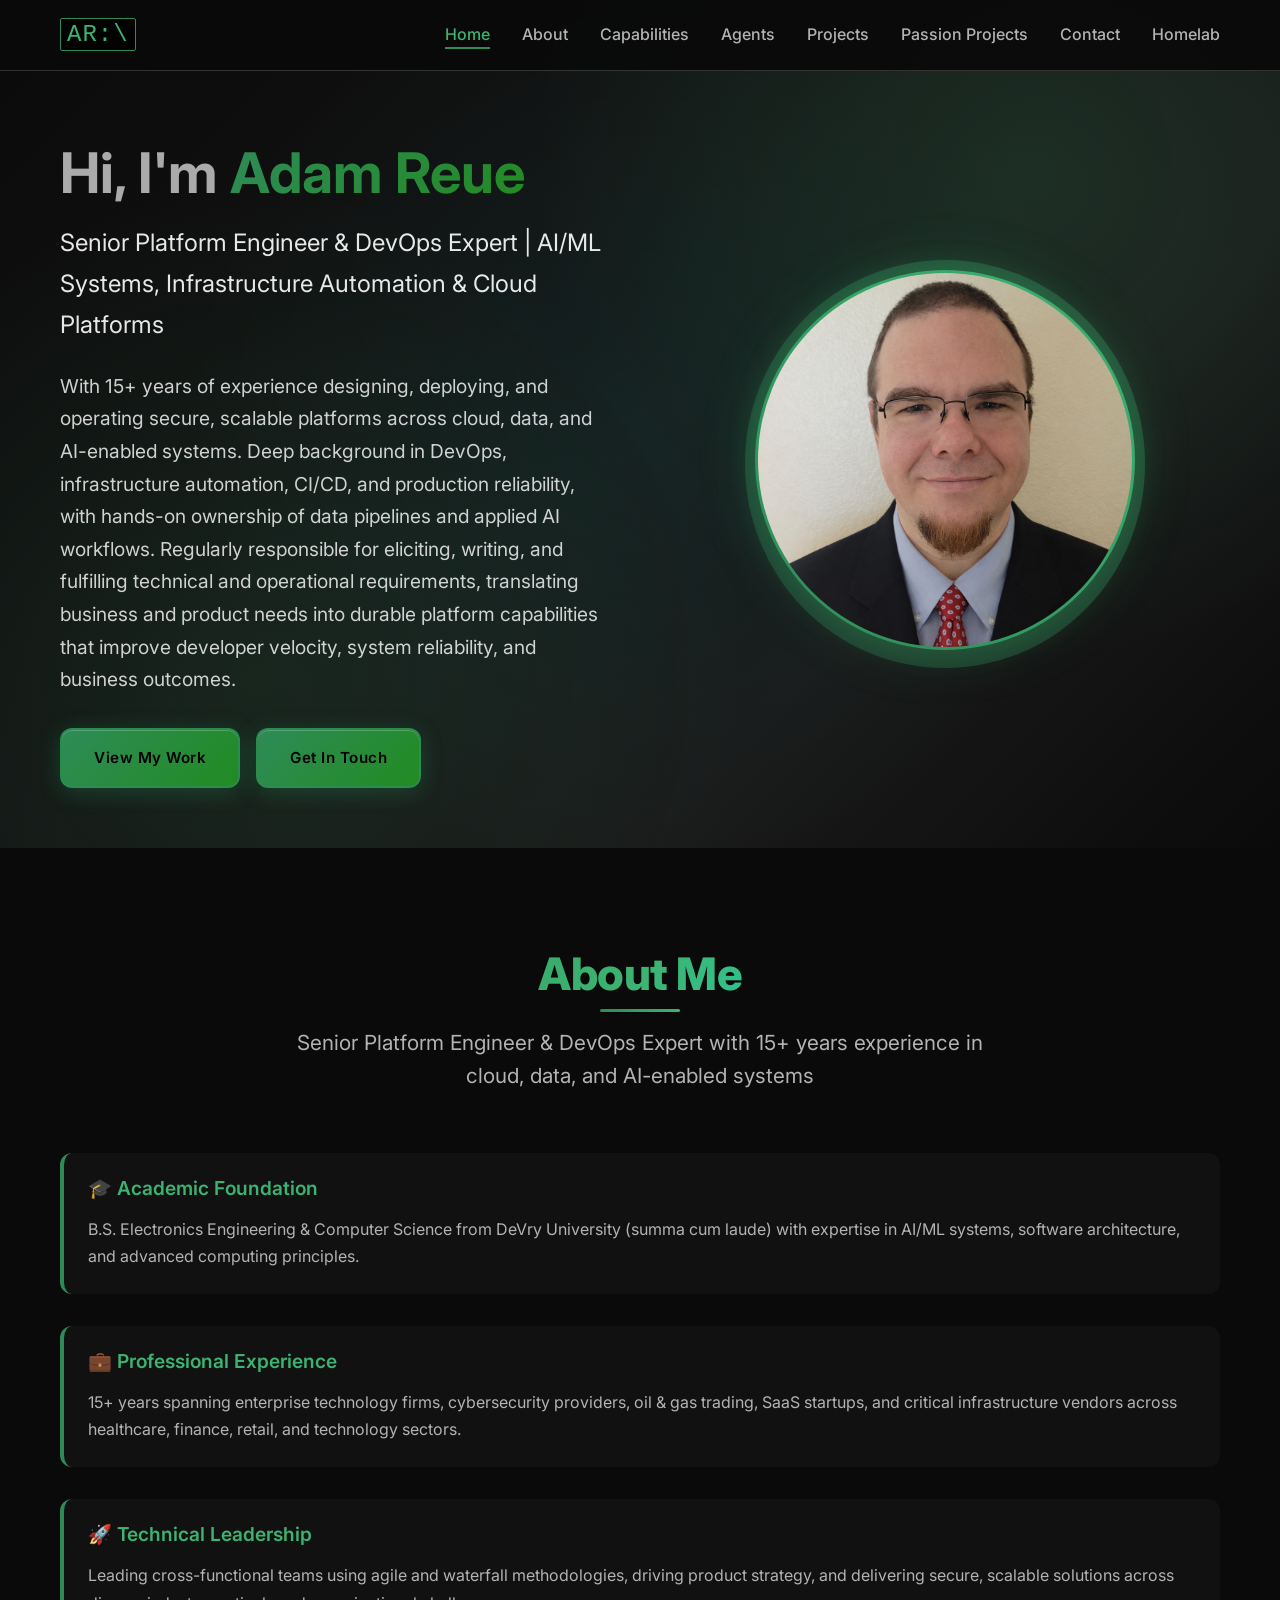
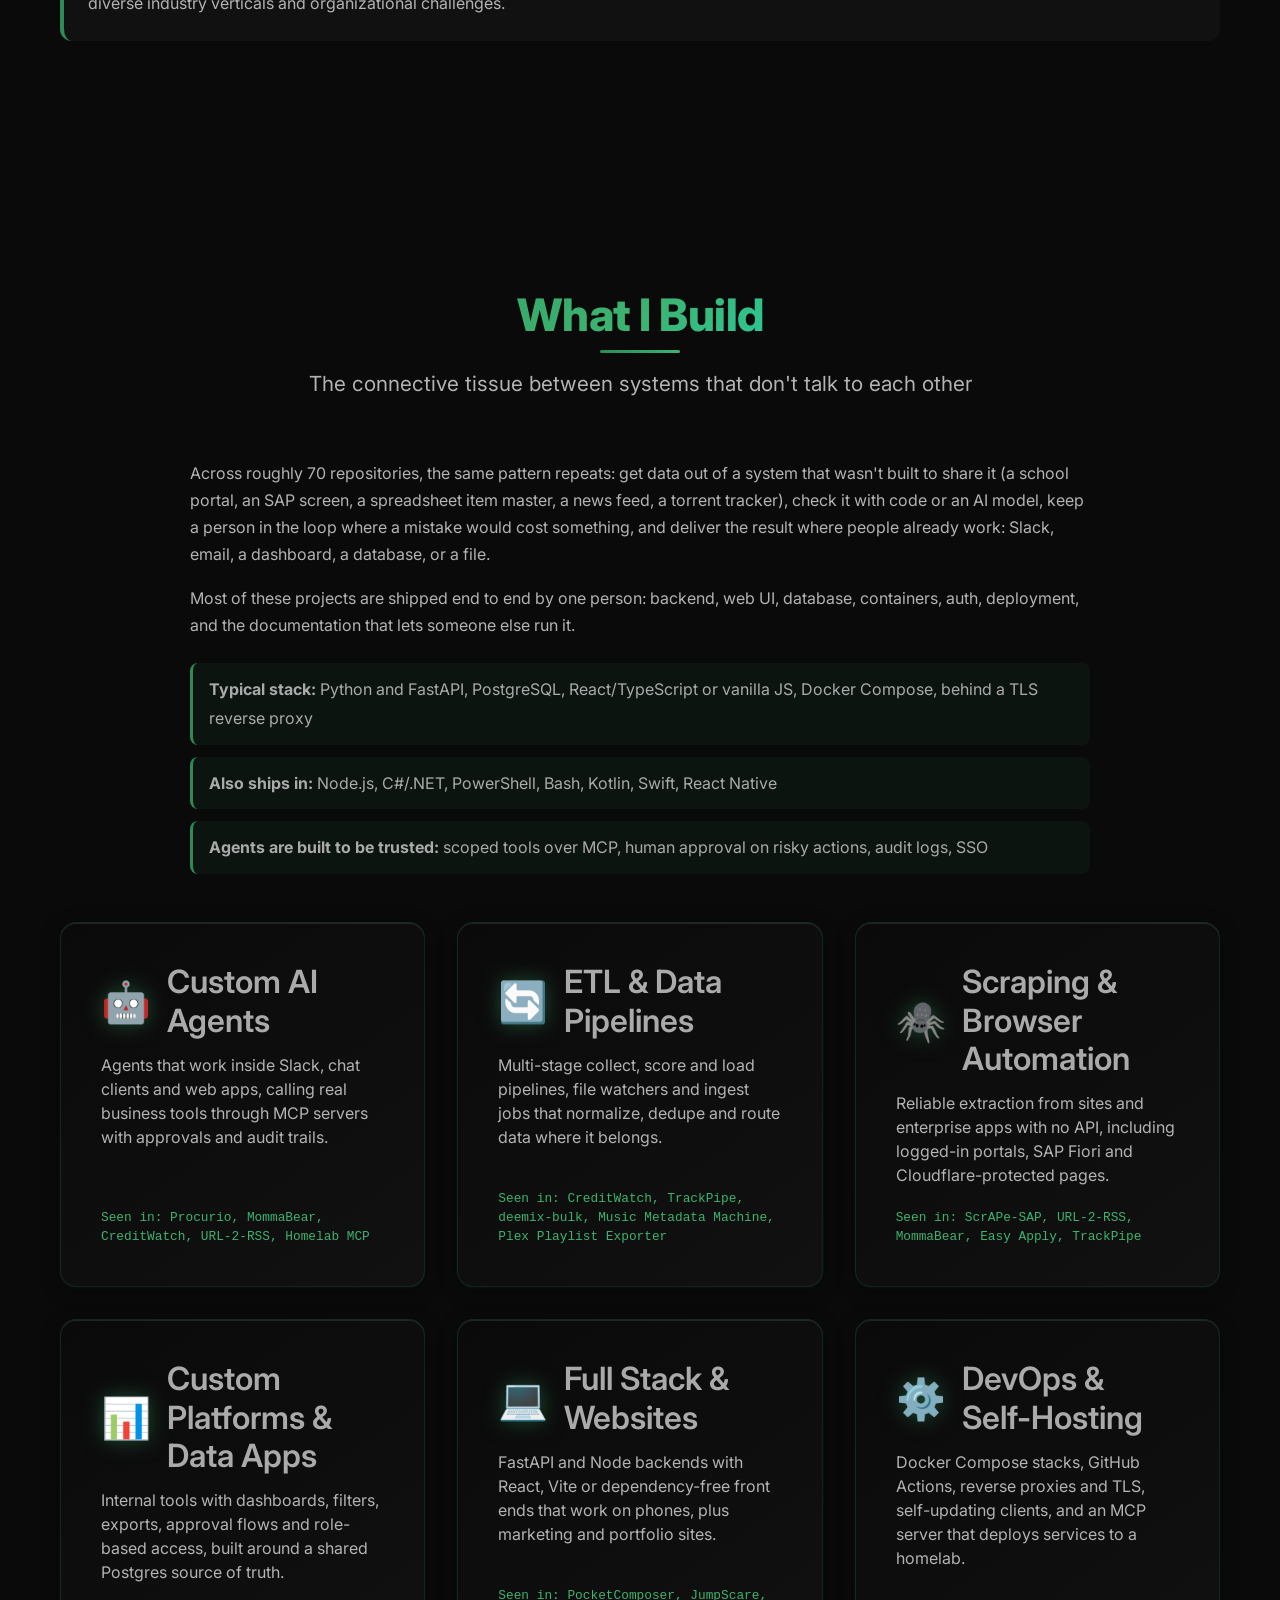
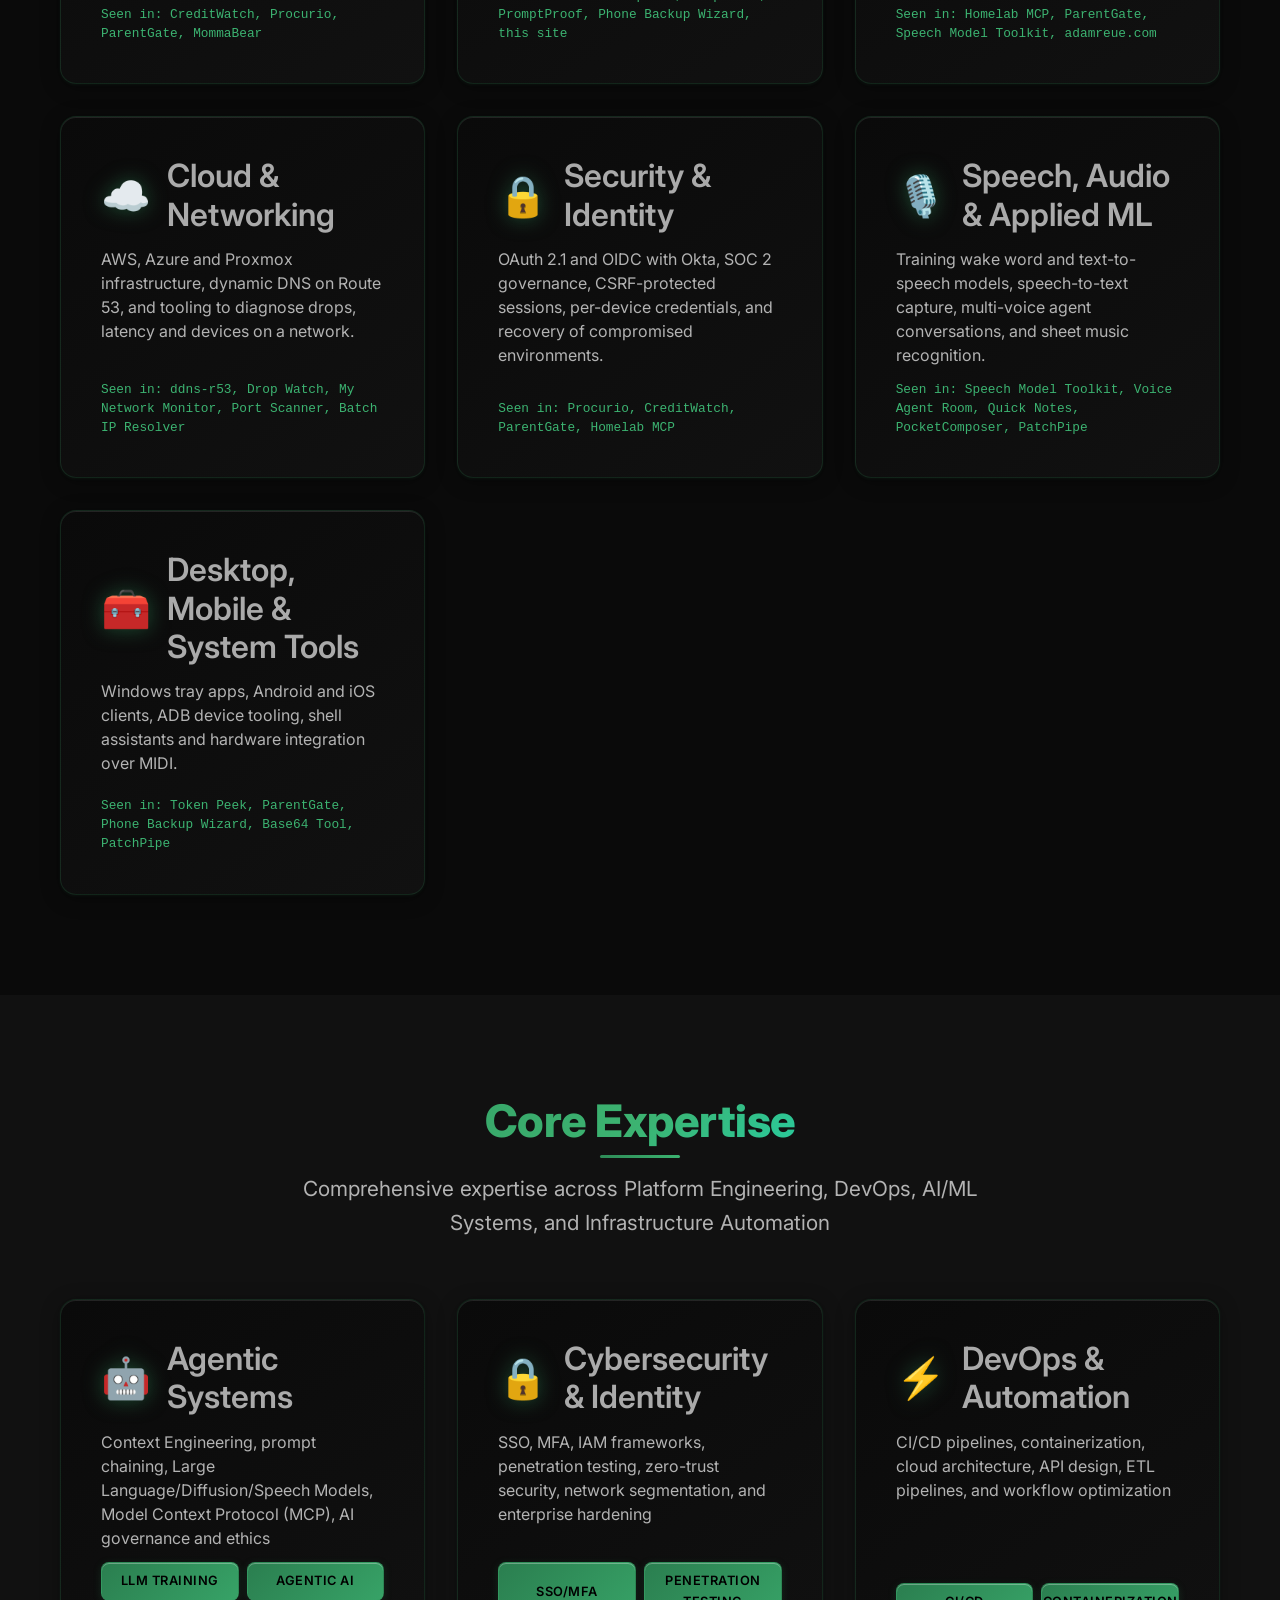
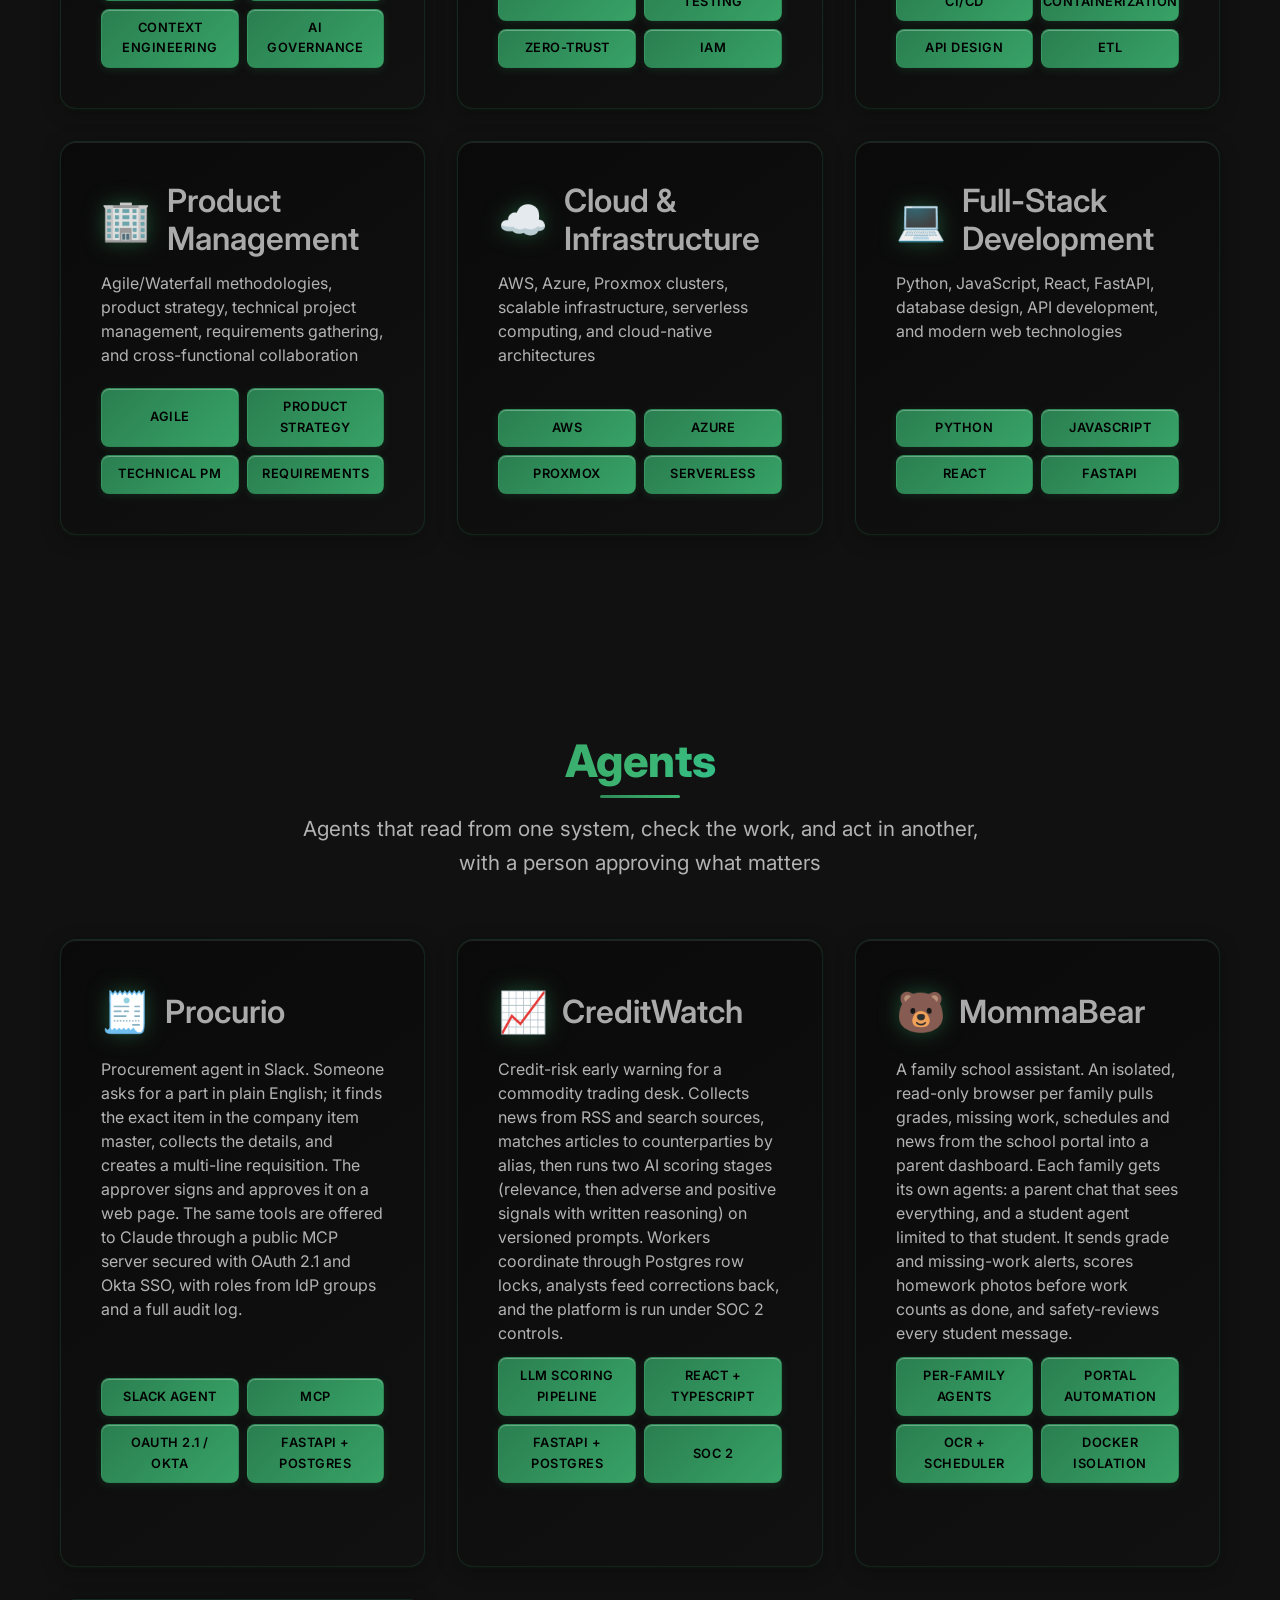
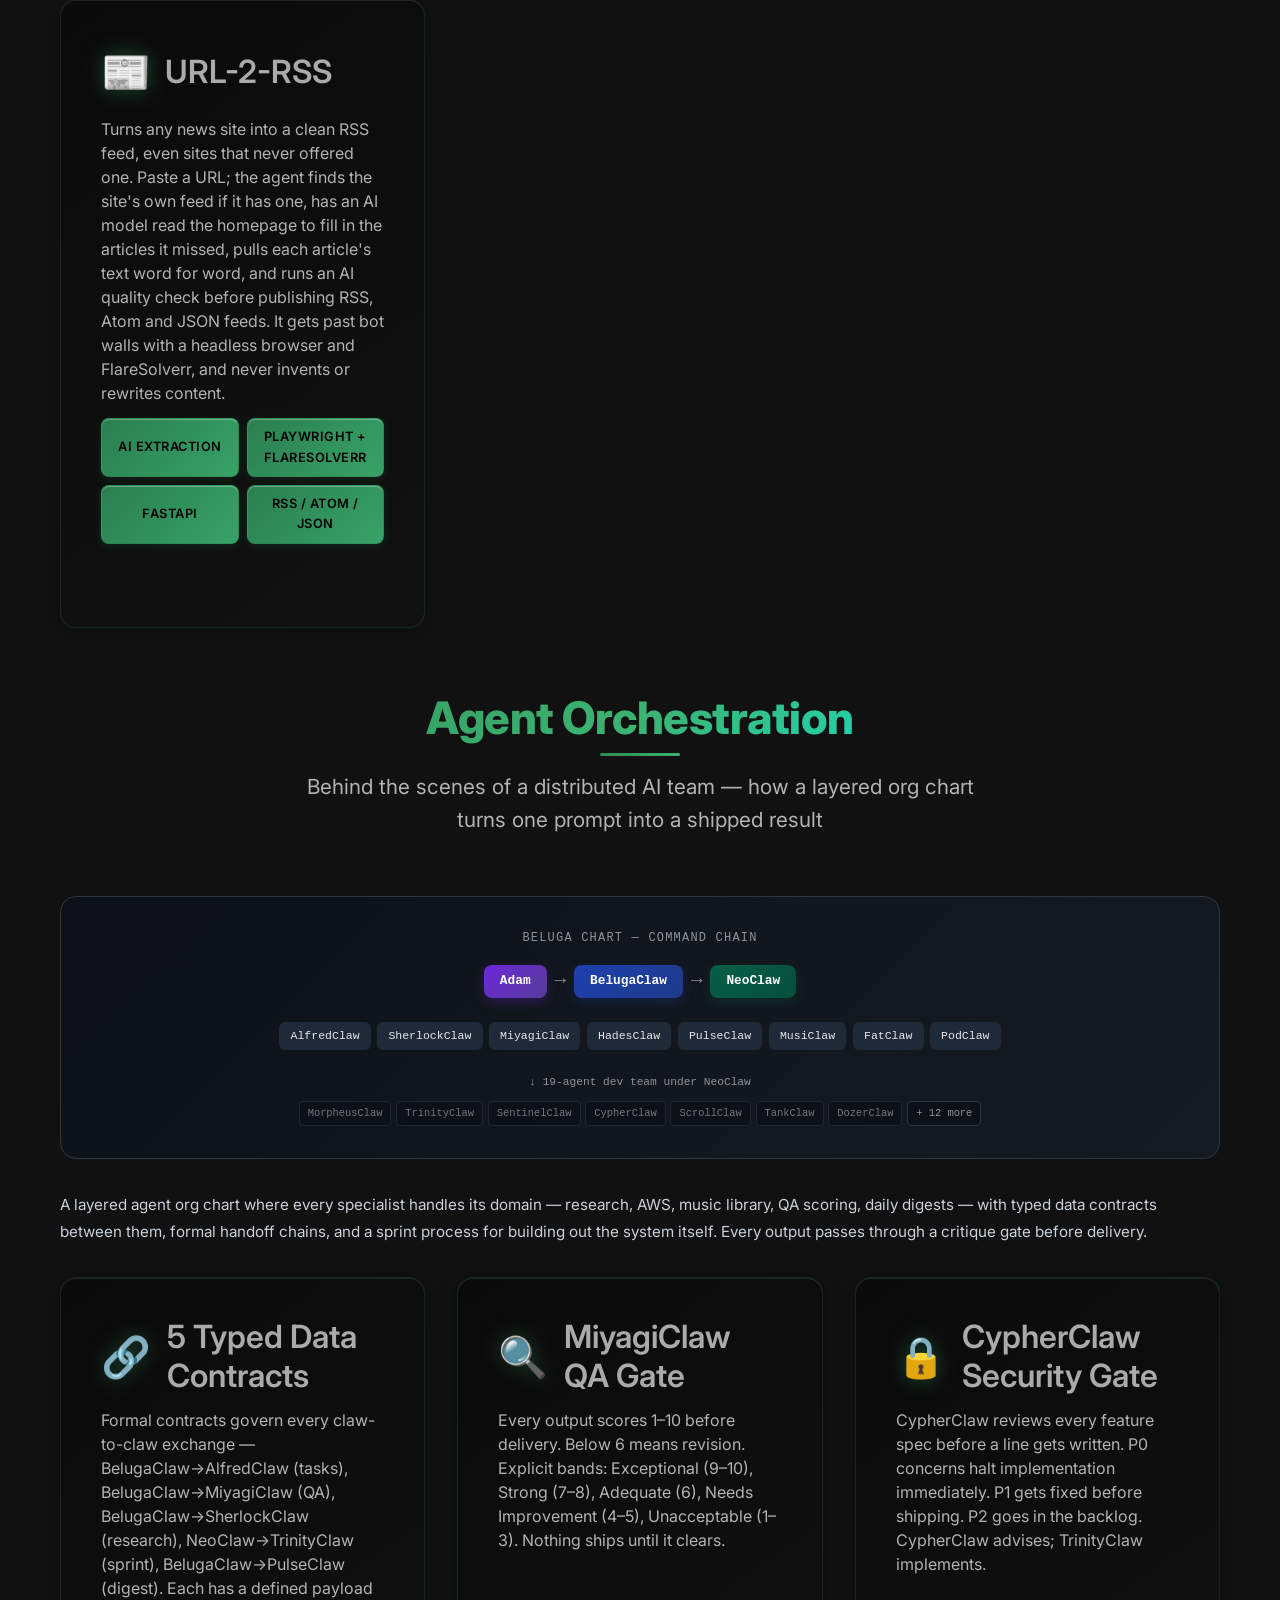
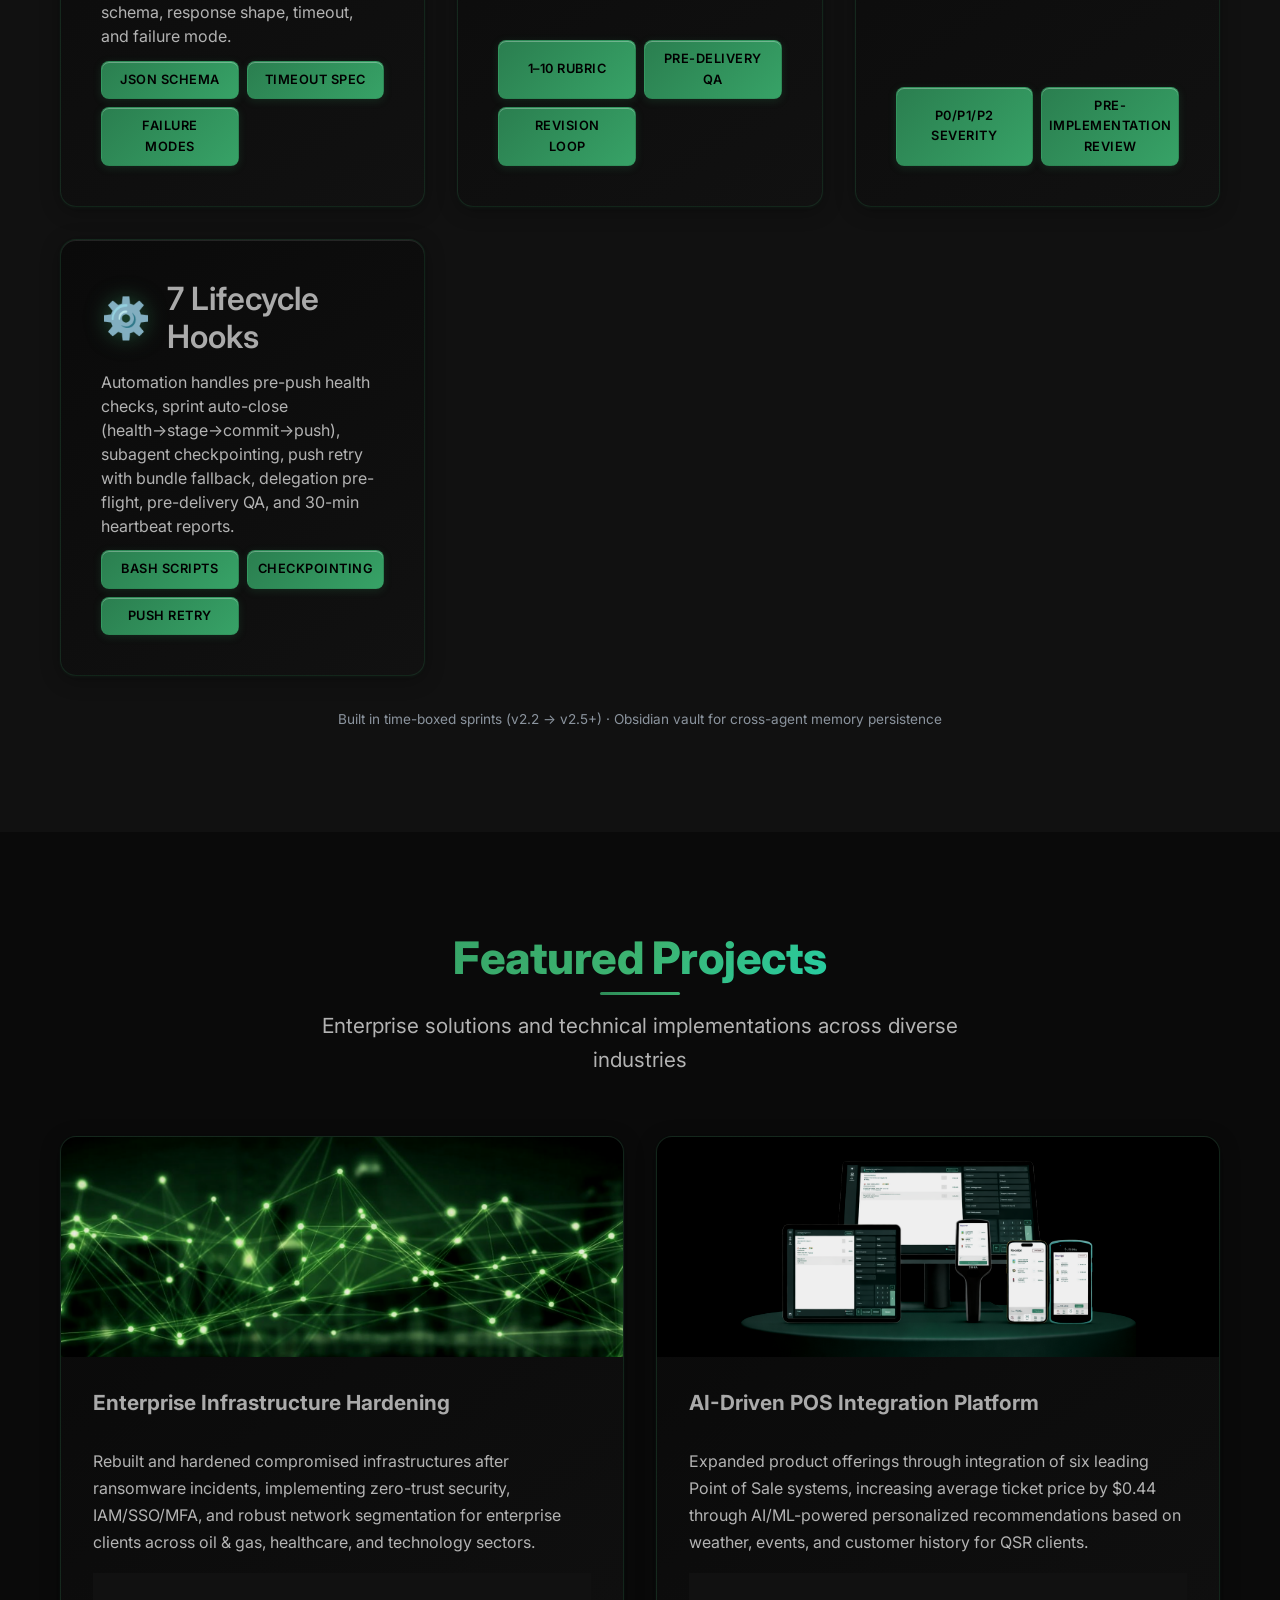
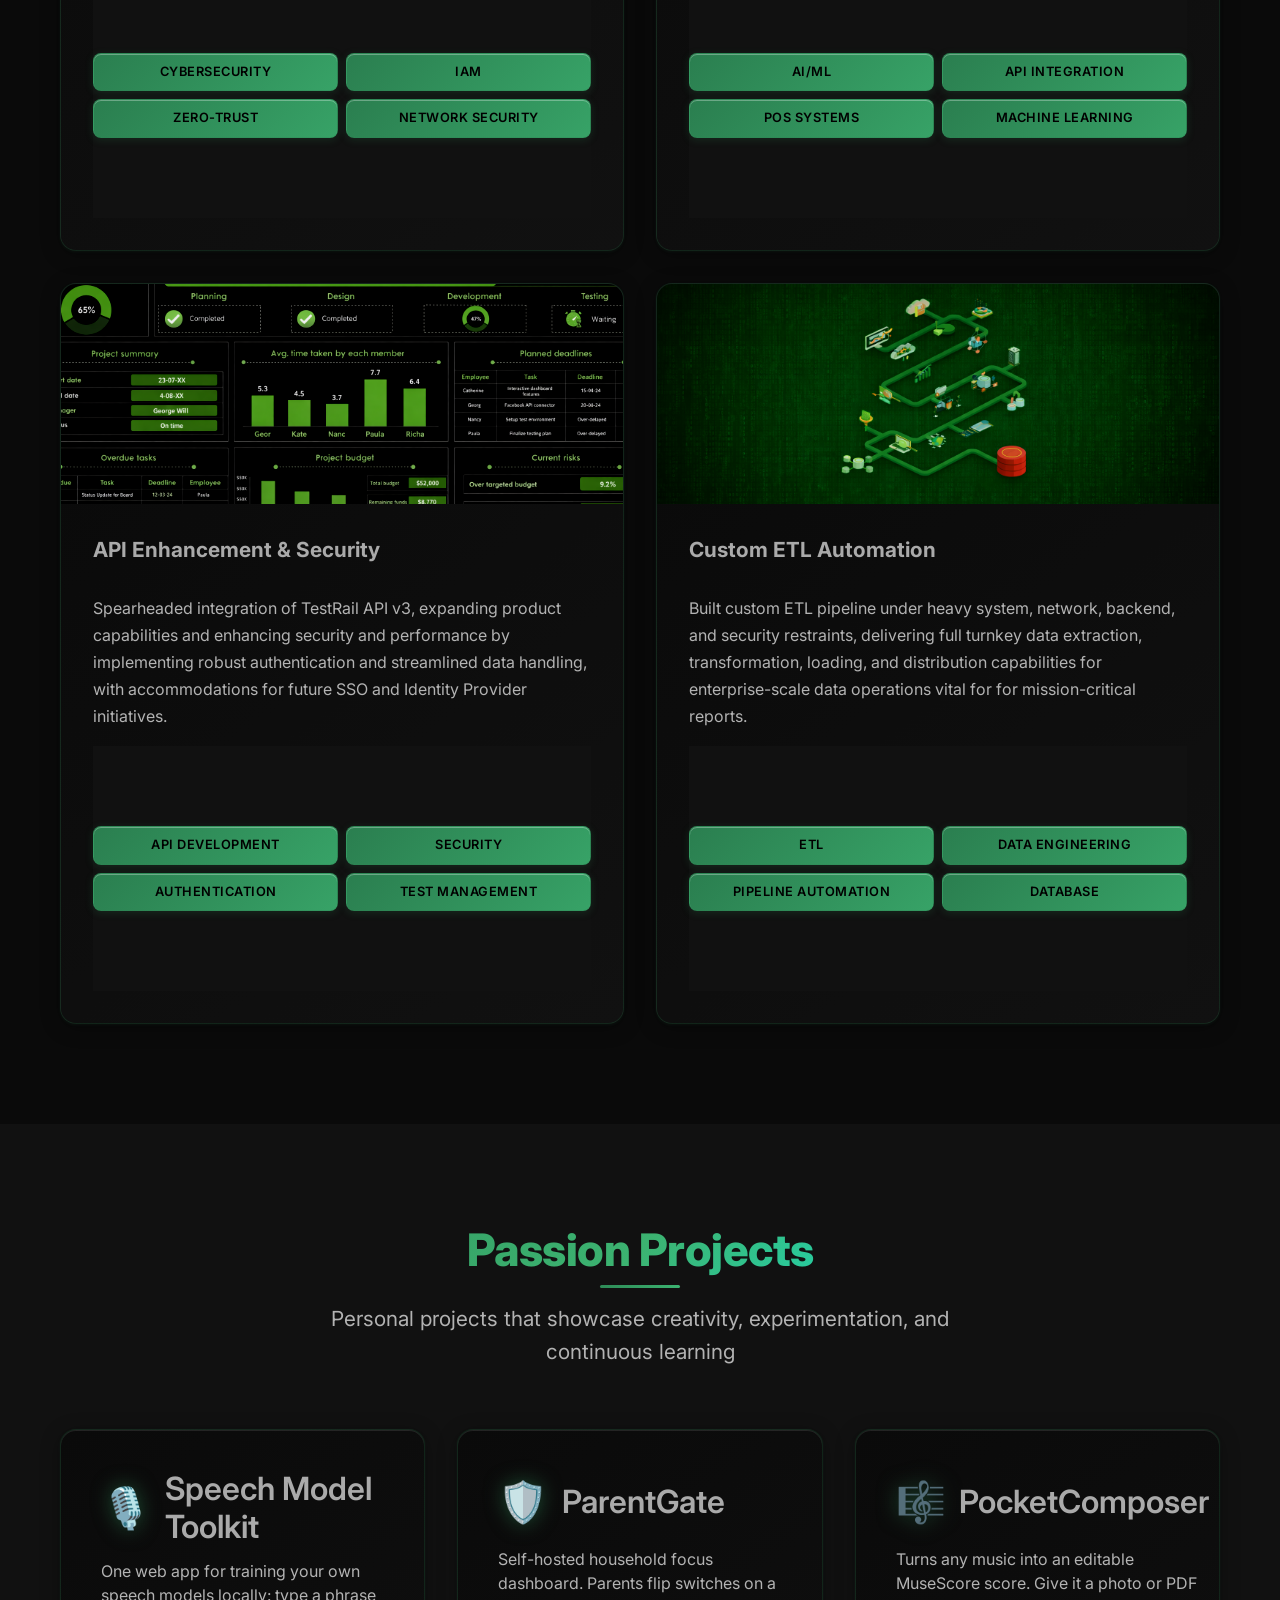
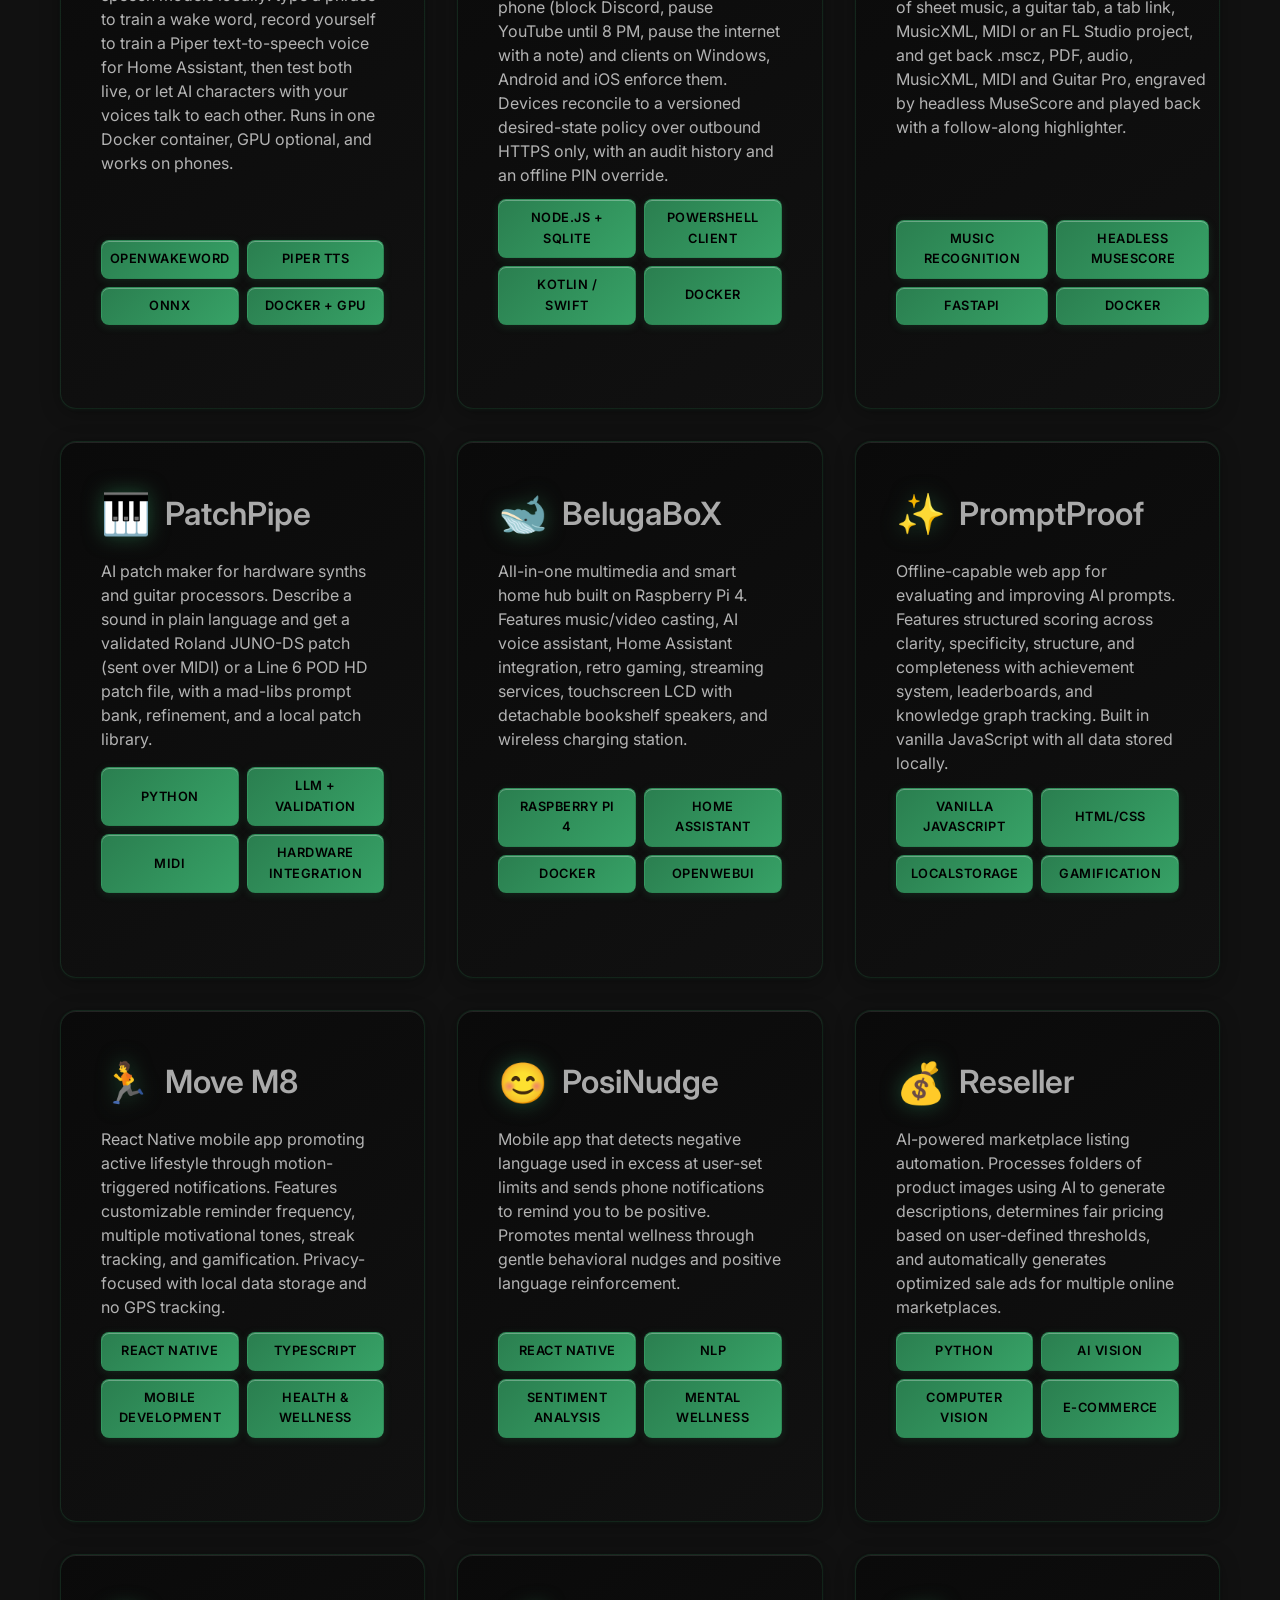
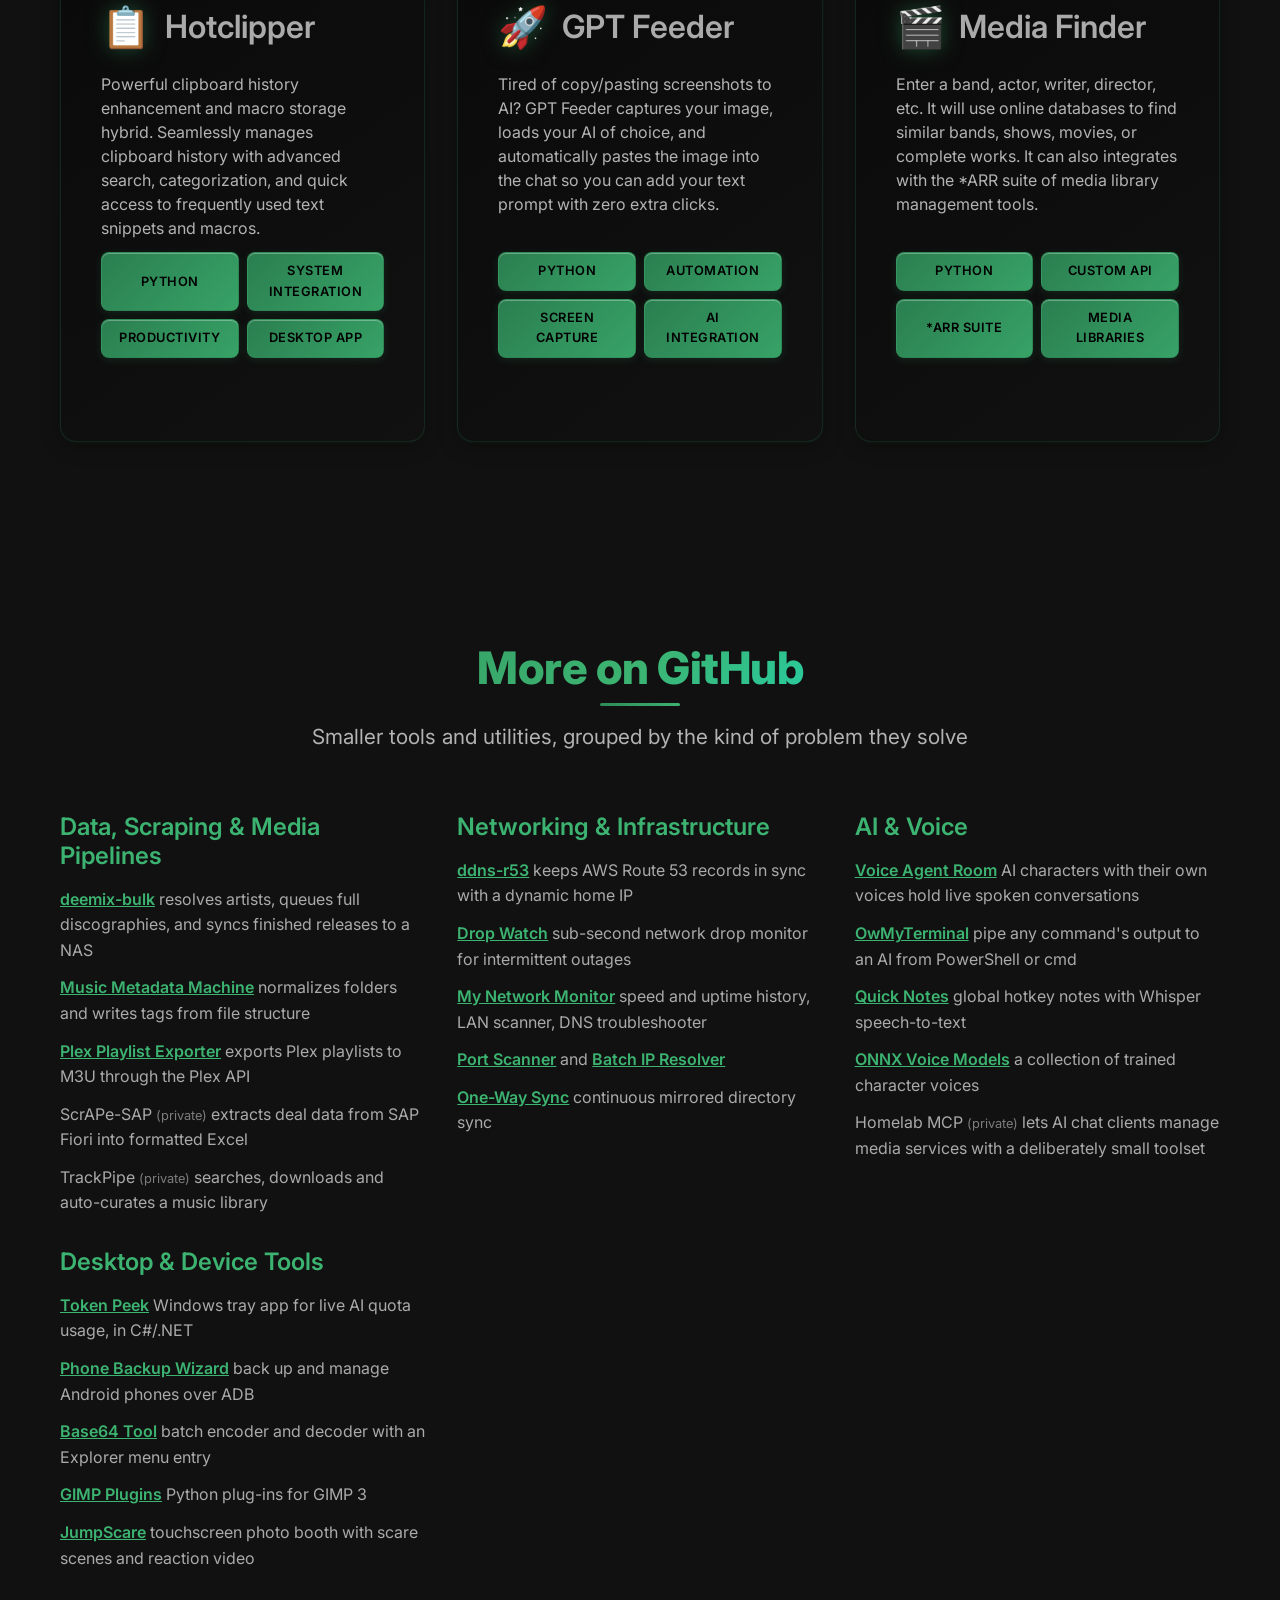
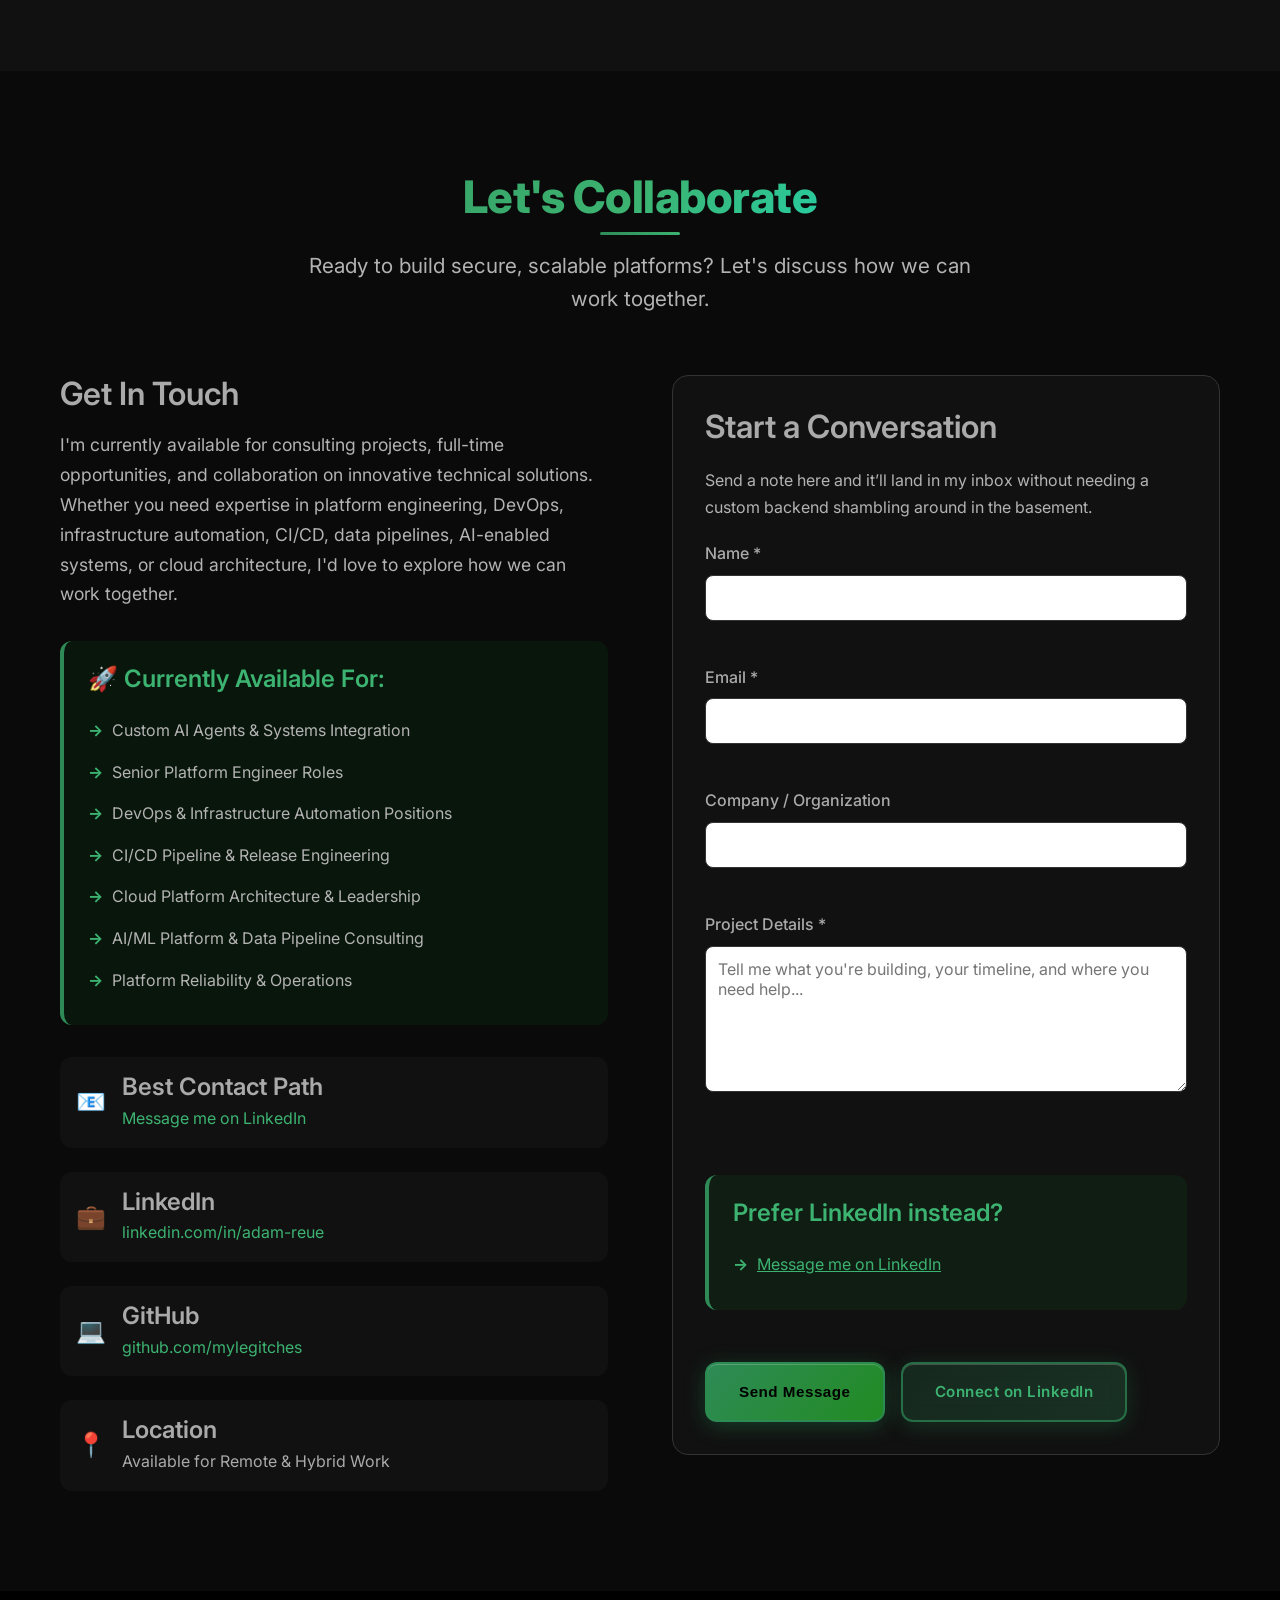
==== commit 1da120ee: "Add URL-2-RSS to the Agents section Co-Authored-By: Claude Opus 5.5 <noreply@anthropic.com> Claude-S" ====
--- a/index.html
+++ b/index.html
@@ -125,7 +125,7 @@
                 <div class="expertise-card capability-card">
                     <div class="card-header"><div class="card-icon">🤖</div><h3>Custom AI Agents</h3></div>
                     <p>Agents that work inside Slack, chat clients and web apps, calling real business tools through MCP servers with approvals and audit trails.</p>
-                    <p class="seen-in">Seen in: Procurio, MommaBear, CreditWatch, Homelab MCP, OwMyTerminal</p>
+                    <p class="seen-in">Seen in: Procurio, MommaBear, CreditWatch, URL-2-RSS, Homelab MCP</p>
                 </div>
                 <div class="expertise-card capability-card">
                     <div class="card-header"><div class="card-icon">🔄</div><h3>ETL &amp; Data Pipelines</h3></div>
@@ -135,7 +135,7 @@
                 <div class="expertise-card capability-card">
                     <div class="card-header"><div class="card-icon">🕷️</div><h3>Scraping &amp; Browser Automation</h3></div>
                     <p>Reliable extraction from sites and enterprise apps with no API, including logged-in portals, SAP Fiori and Cloudflare-protected pages.</p>
-                    <p class="seen-in">Seen in: ScrAPe-SAP, MommaBear, Easy Apply, TrackPipe, PocketComposer</p>
+                    <p class="seen-in">Seen in: ScrAPe-SAP, URL-2-RSS, MommaBear, Easy Apply, TrackPipe</p>
                 </div>
                 <div class="expertise-card capability-card">
                     <div class="card-header"><div class="card-icon">📊</div><h3>Custom Platforms &amp; Data Apps</h3></div>
@@ -318,6 +318,22 @@
                         <span class="skill-tag">Portal Automation</span>
                         <span class="skill-tag">OCR + Scheduler</span>
                         <span class="skill-tag">Docker Isolation</span>
+                    </div>
+                    <div class="project-links">
+                        <a href="#contact" class="project-details-link">DEMO ON REQUEST</a>
+                    </div>
+                </div>
+                <div class="expertise-card passion-project-card agent-card">
+                    <div class="card-header">
+                        <div class="card-icon">📰</div>
+                        <h3>URL-2-RSS</h3>
+                    </div>
+                    <p>Turns any news site into a clean RSS feed, even sites that never offered one. Paste a URL; the agent finds the site's own feed if it has one, has an AI model read the homepage to fill in the articles it missed, pulls each article's text word for word, and runs an AI quality check before publishing RSS, Atom and JSON feeds. It gets past bot walls with a headless browser and FlareSolverr, and never invents or rewrites content.</p>
+                    <div class="skill-tags">
+                        <span class="skill-tag">AI Extraction</span>
+                        <span class="skill-tag">Playwright + FlareSolverr</span>
+                        <span class="skill-tag">FastAPI</span>
+                        <span class="skill-tag">RSS / Atom / JSON</span>
                     </div>
                     <div class="project-links">
                         <a href="#contact" class="project-details-link">DEMO ON REQUEST</a>
--- a/assets/css/styles.css
+++ b/assets/css/styles.css
@@ -1926,3 +1926,16 @@
     font-size: 0.8rem;
     opacity: 0.7;
 }
+
+/* Card links: reveal for keyboard focus and on touch screens (no hover) */
+.passion-project-card:focus-within .project-links {
+    opacity: 1;
+    pointer-events: auto;
+}
+
+@media (hover: none) {
+    .passion-project-card .project-links {
+        opacity: 1;
+        pointer-events: auto;
+    }
+}
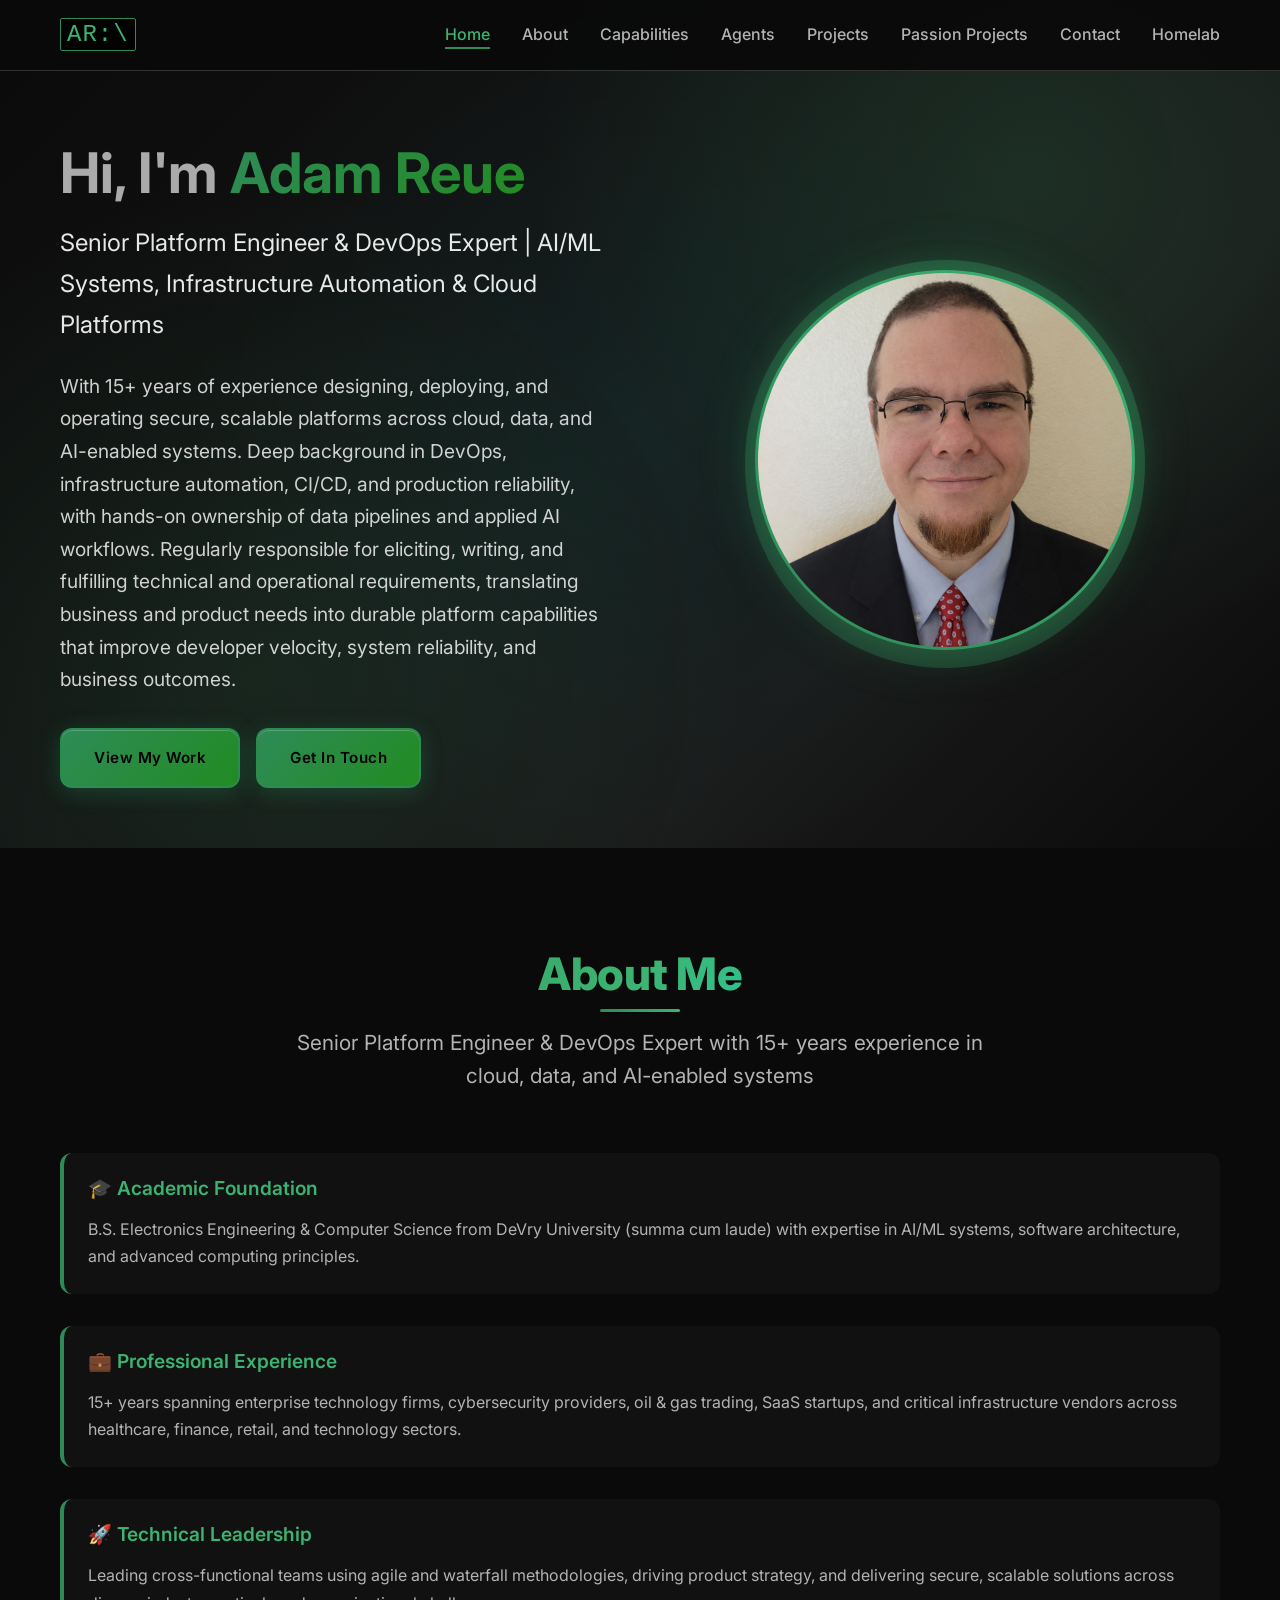
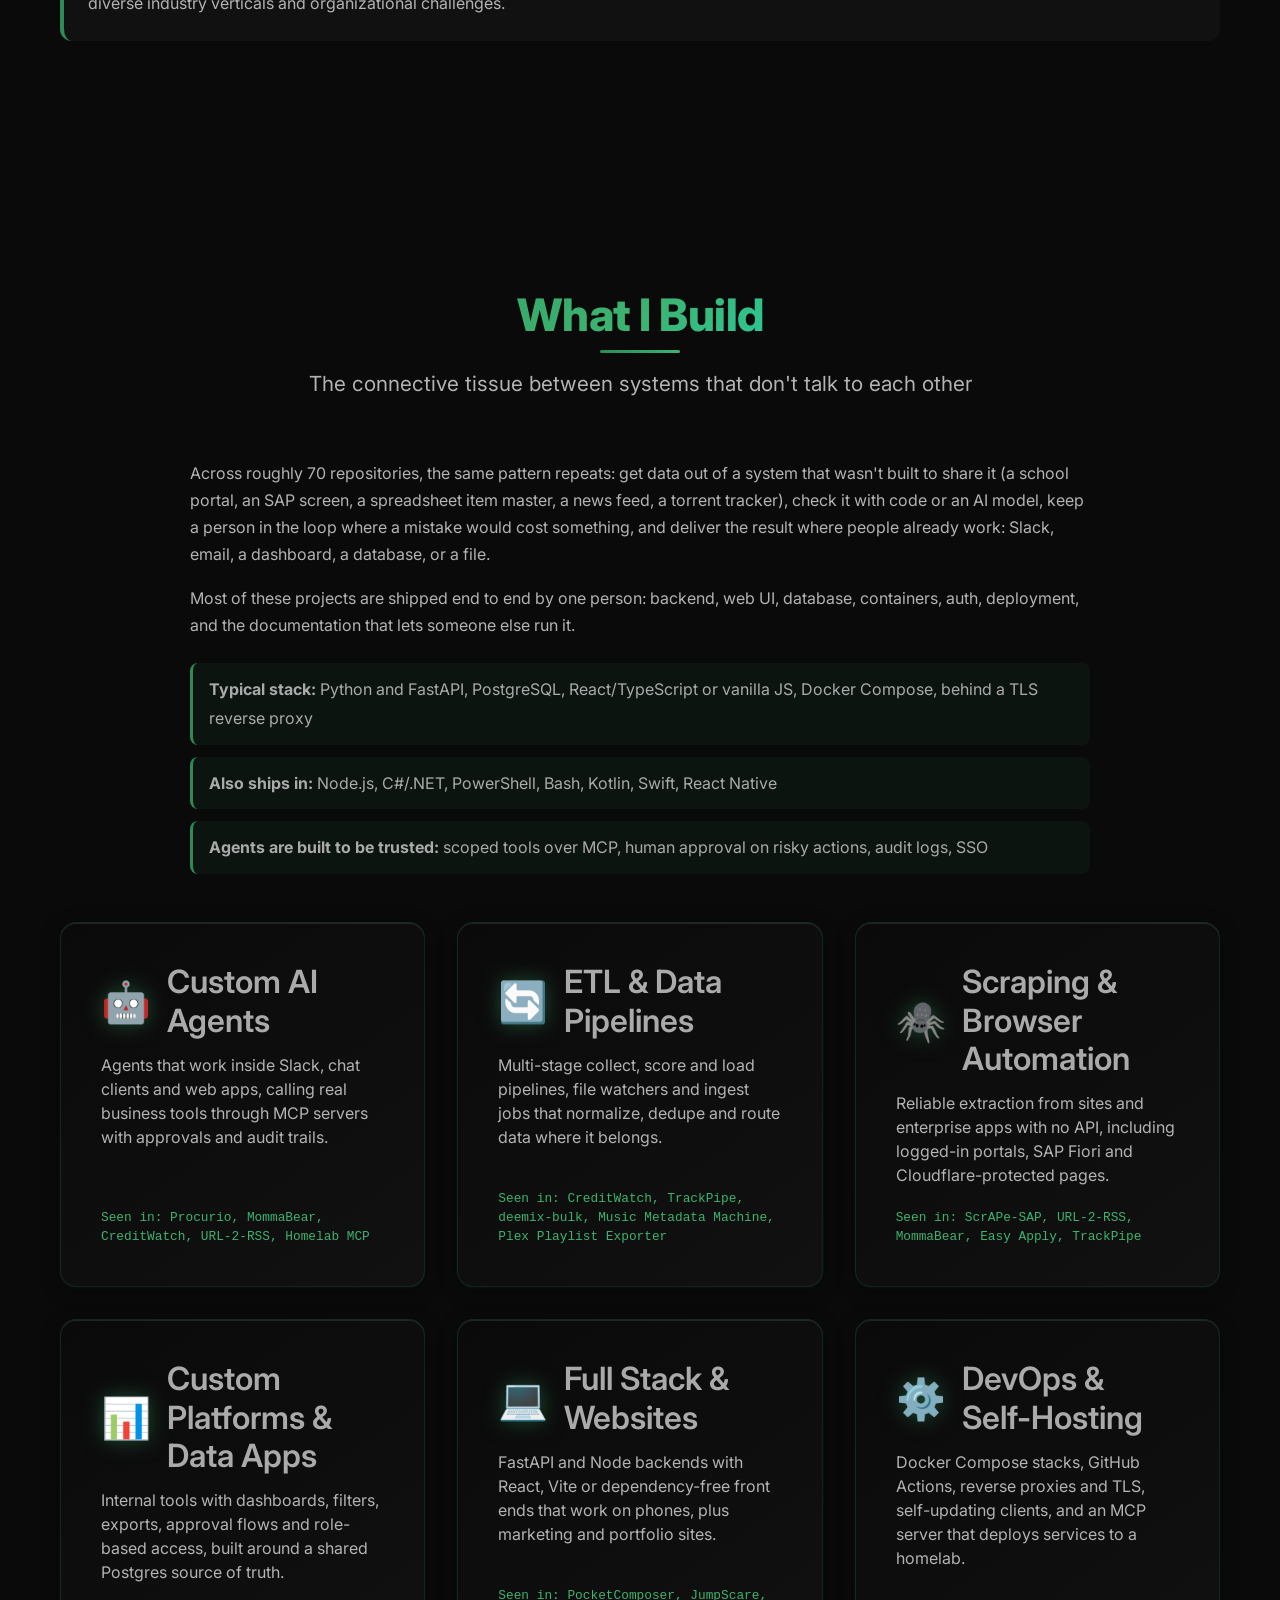
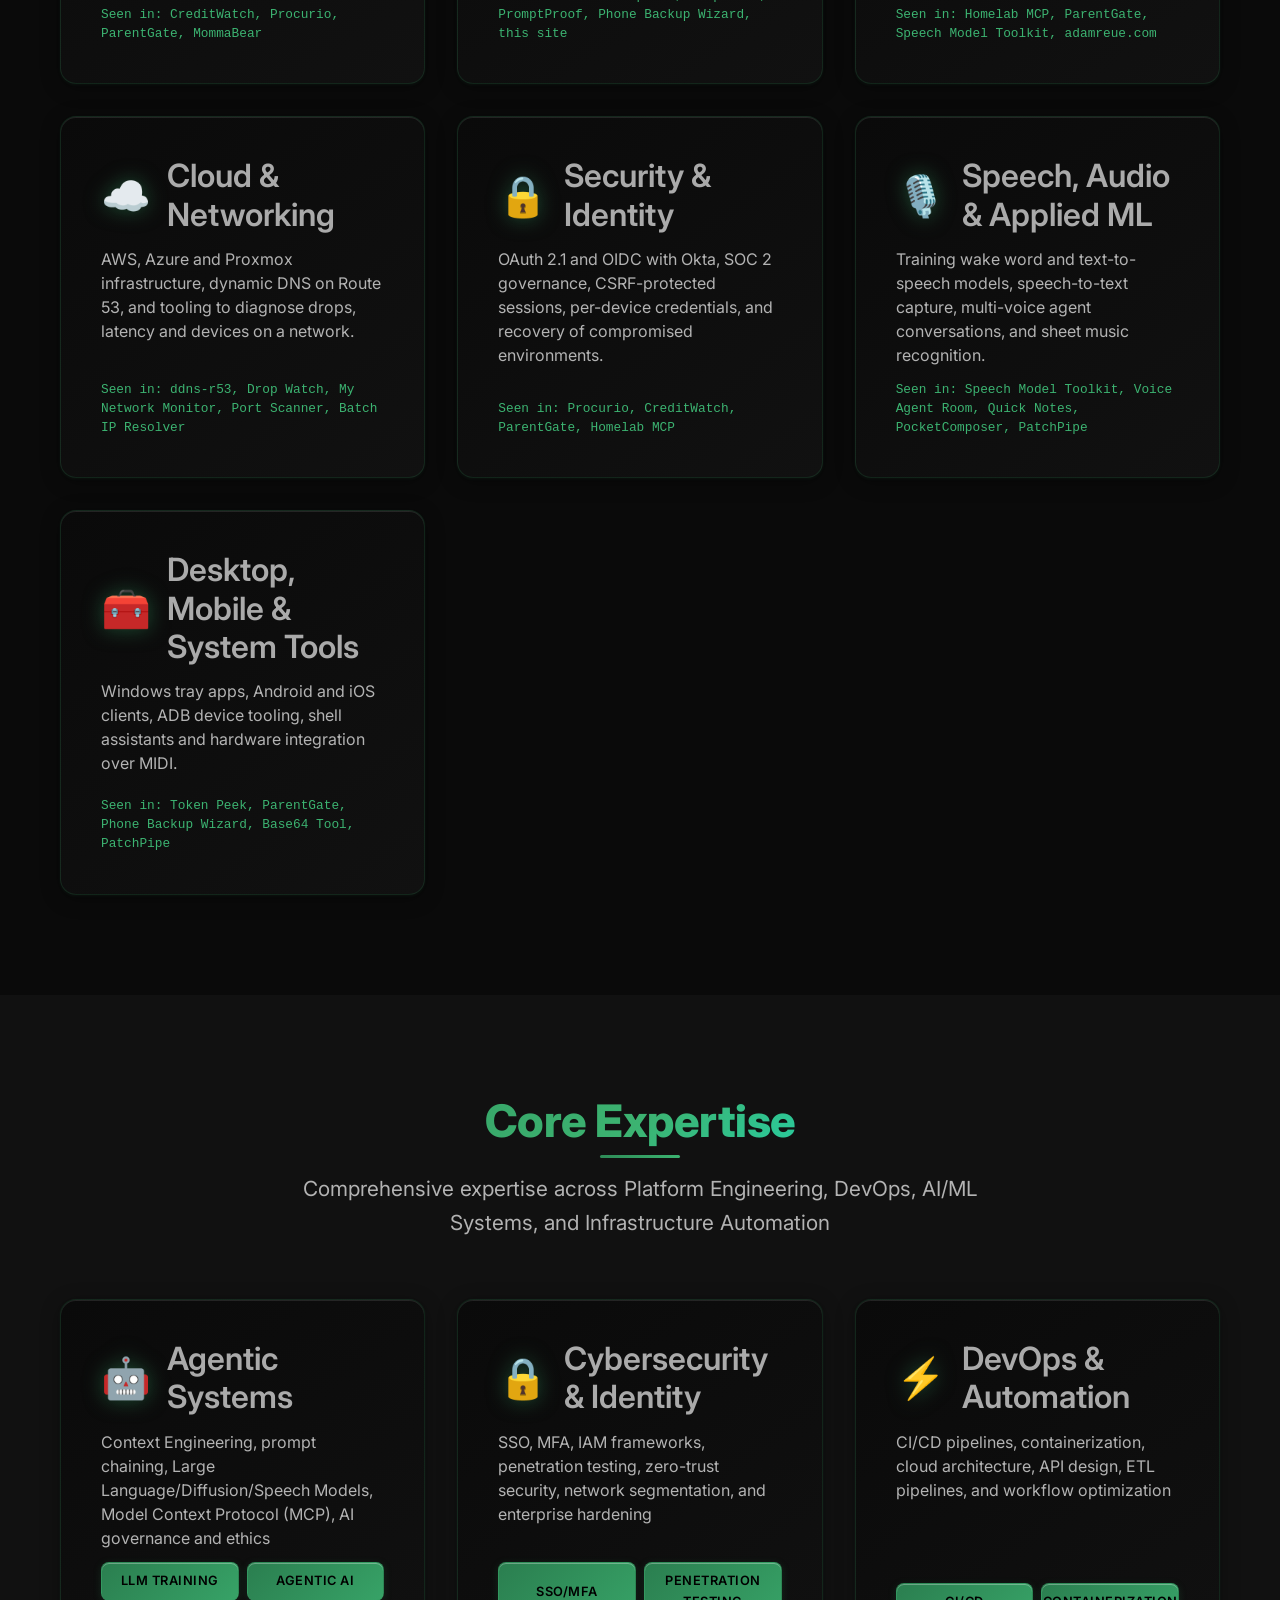
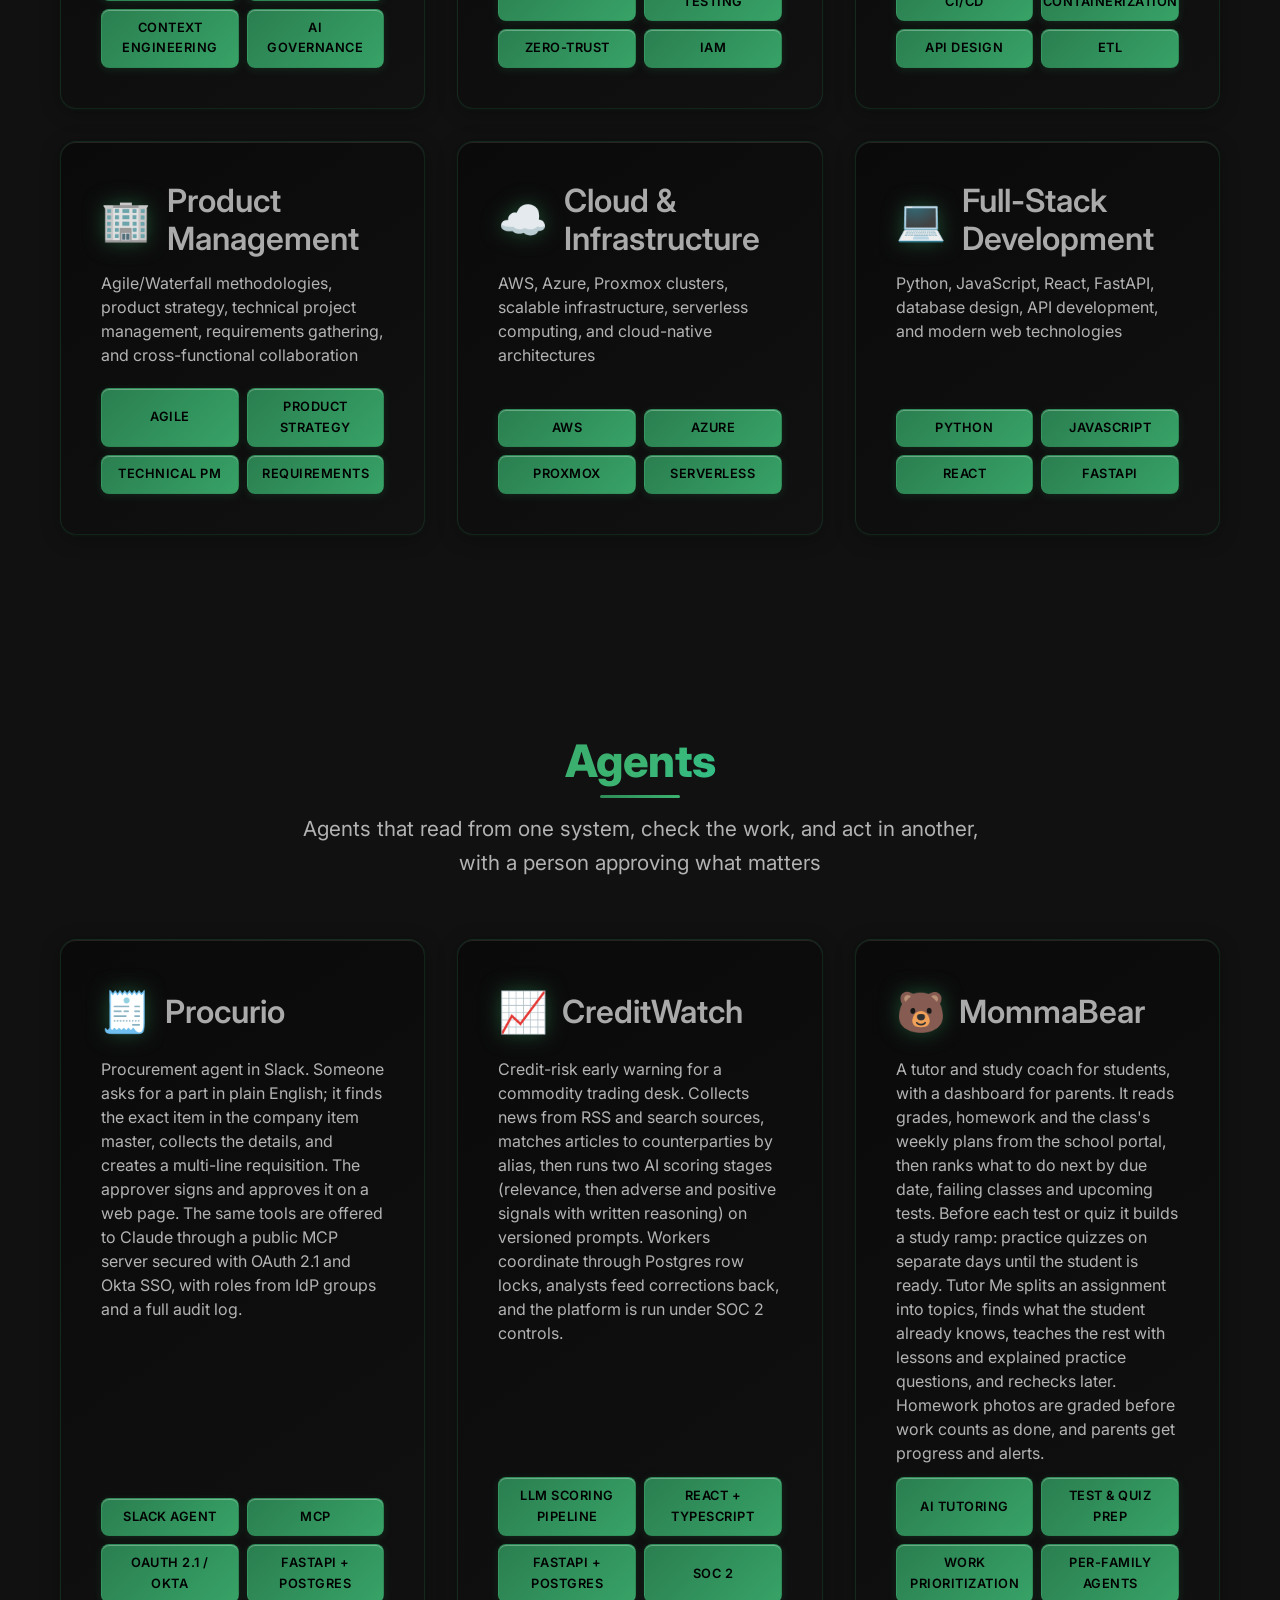
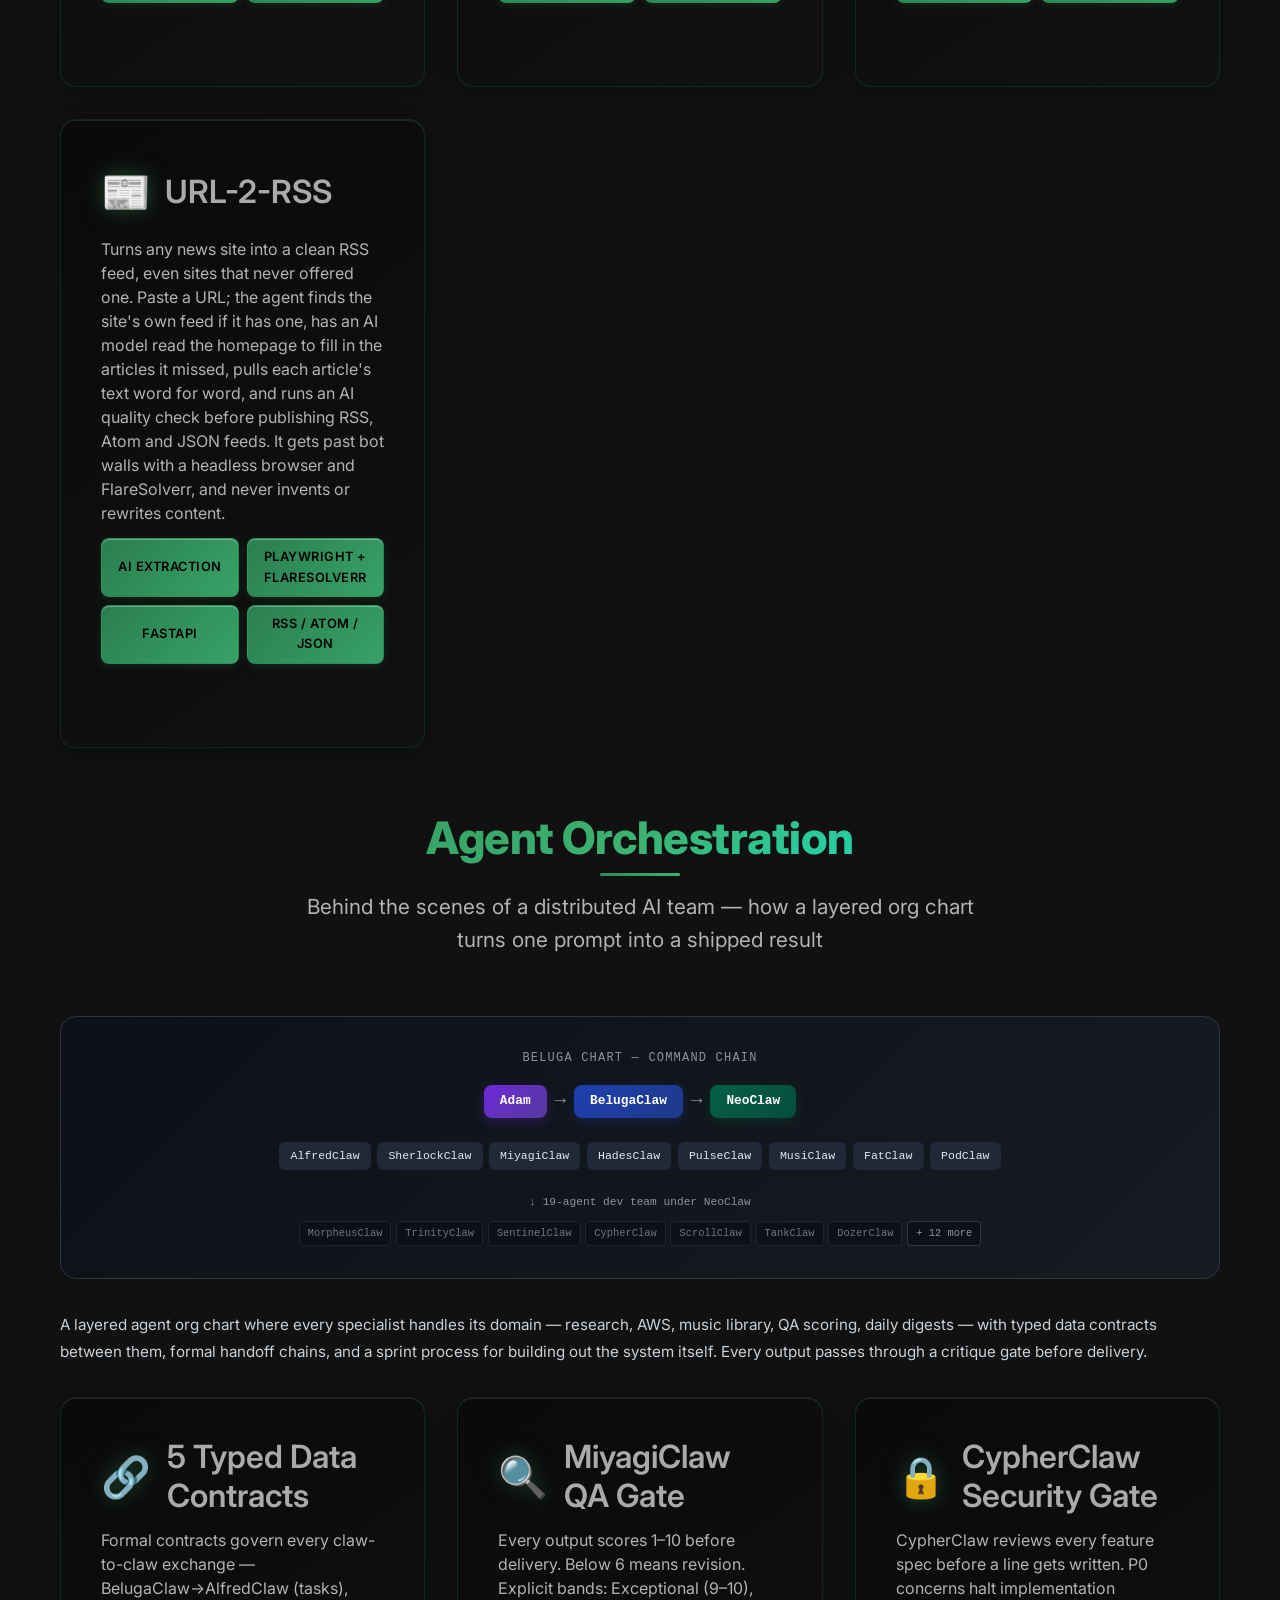
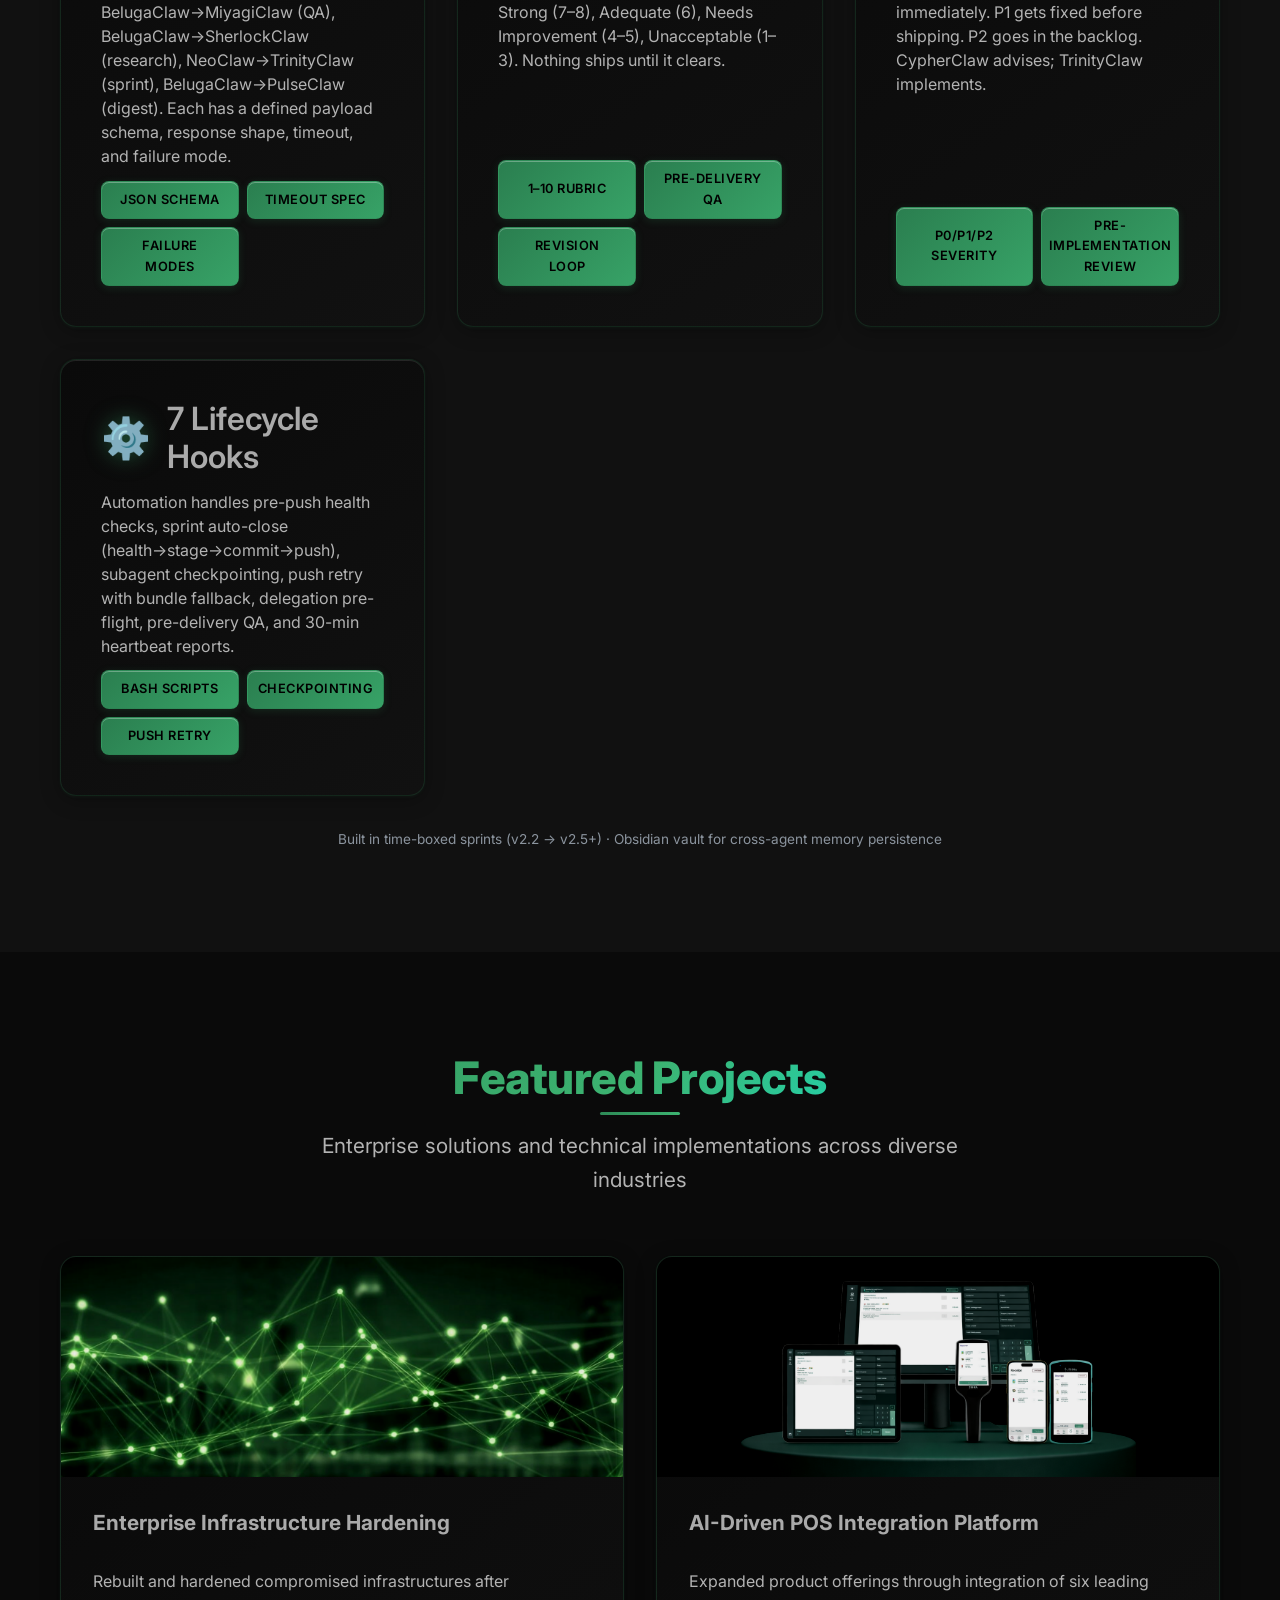
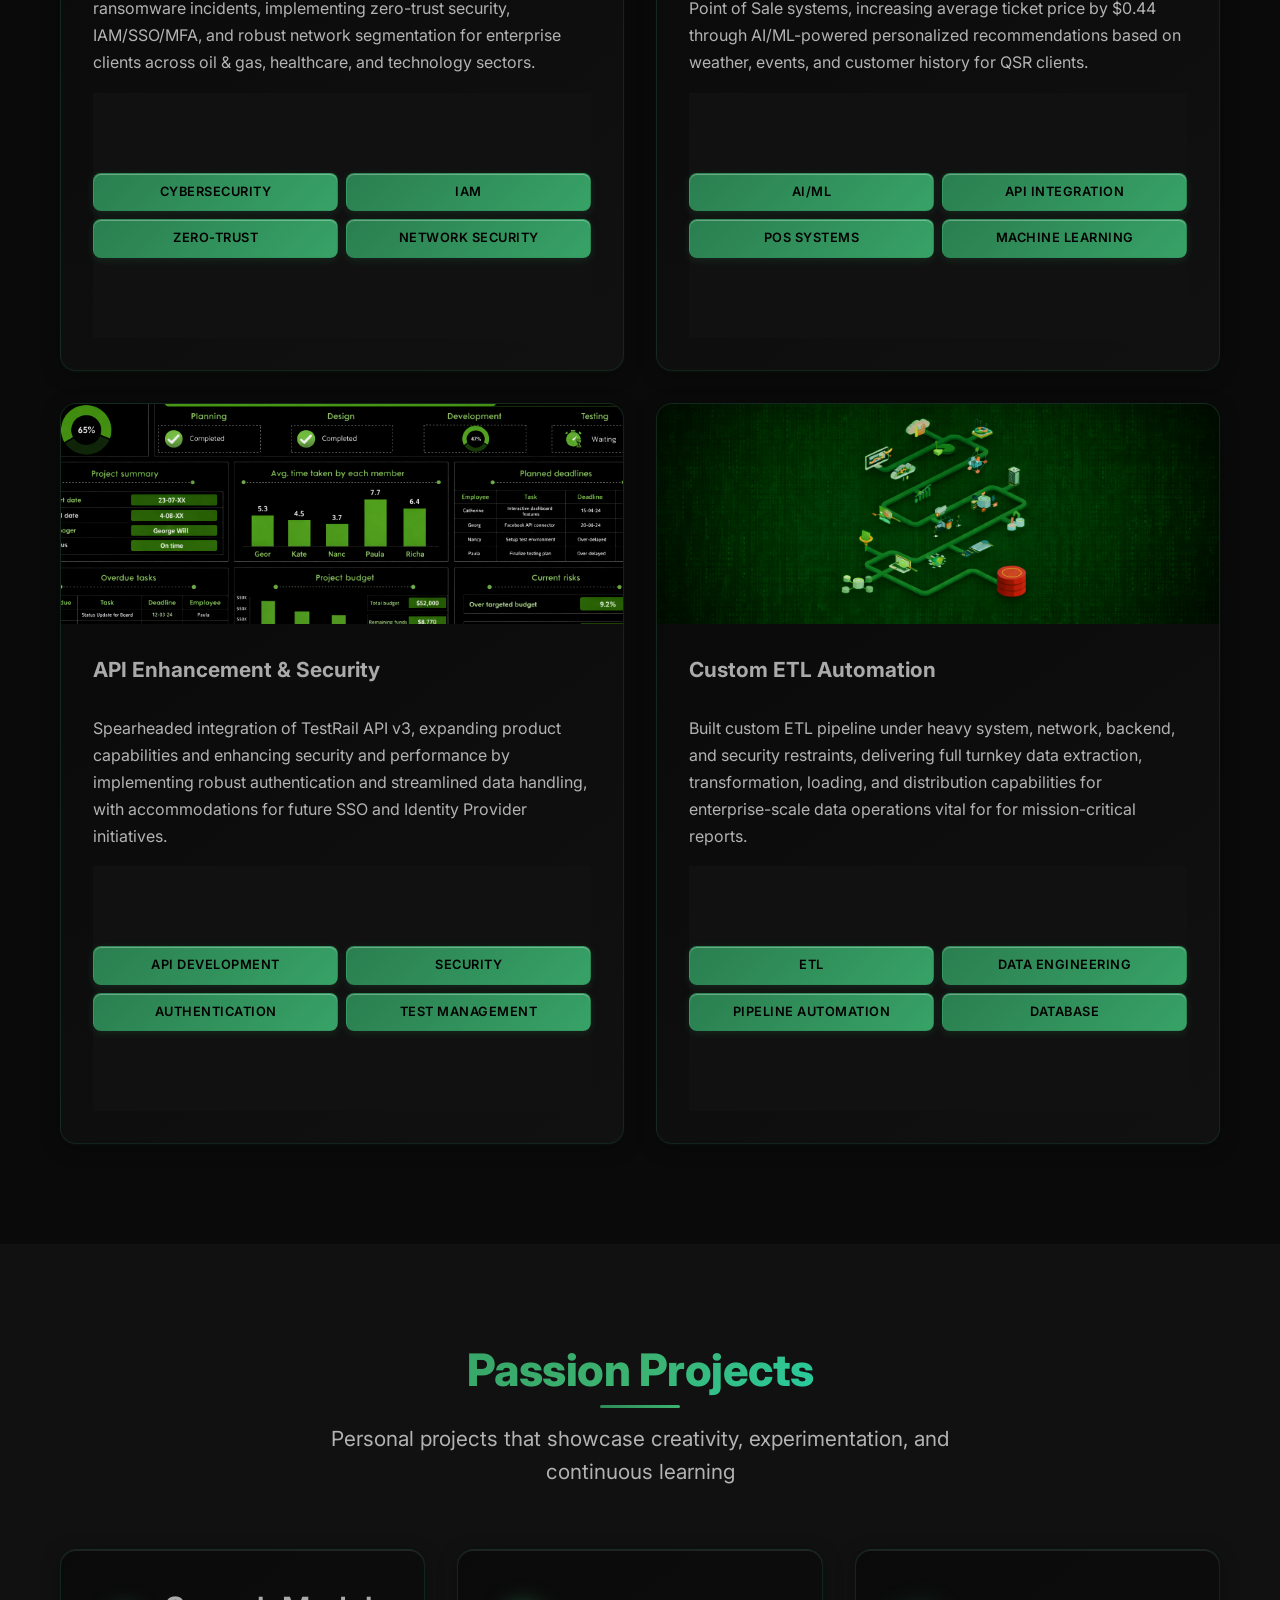
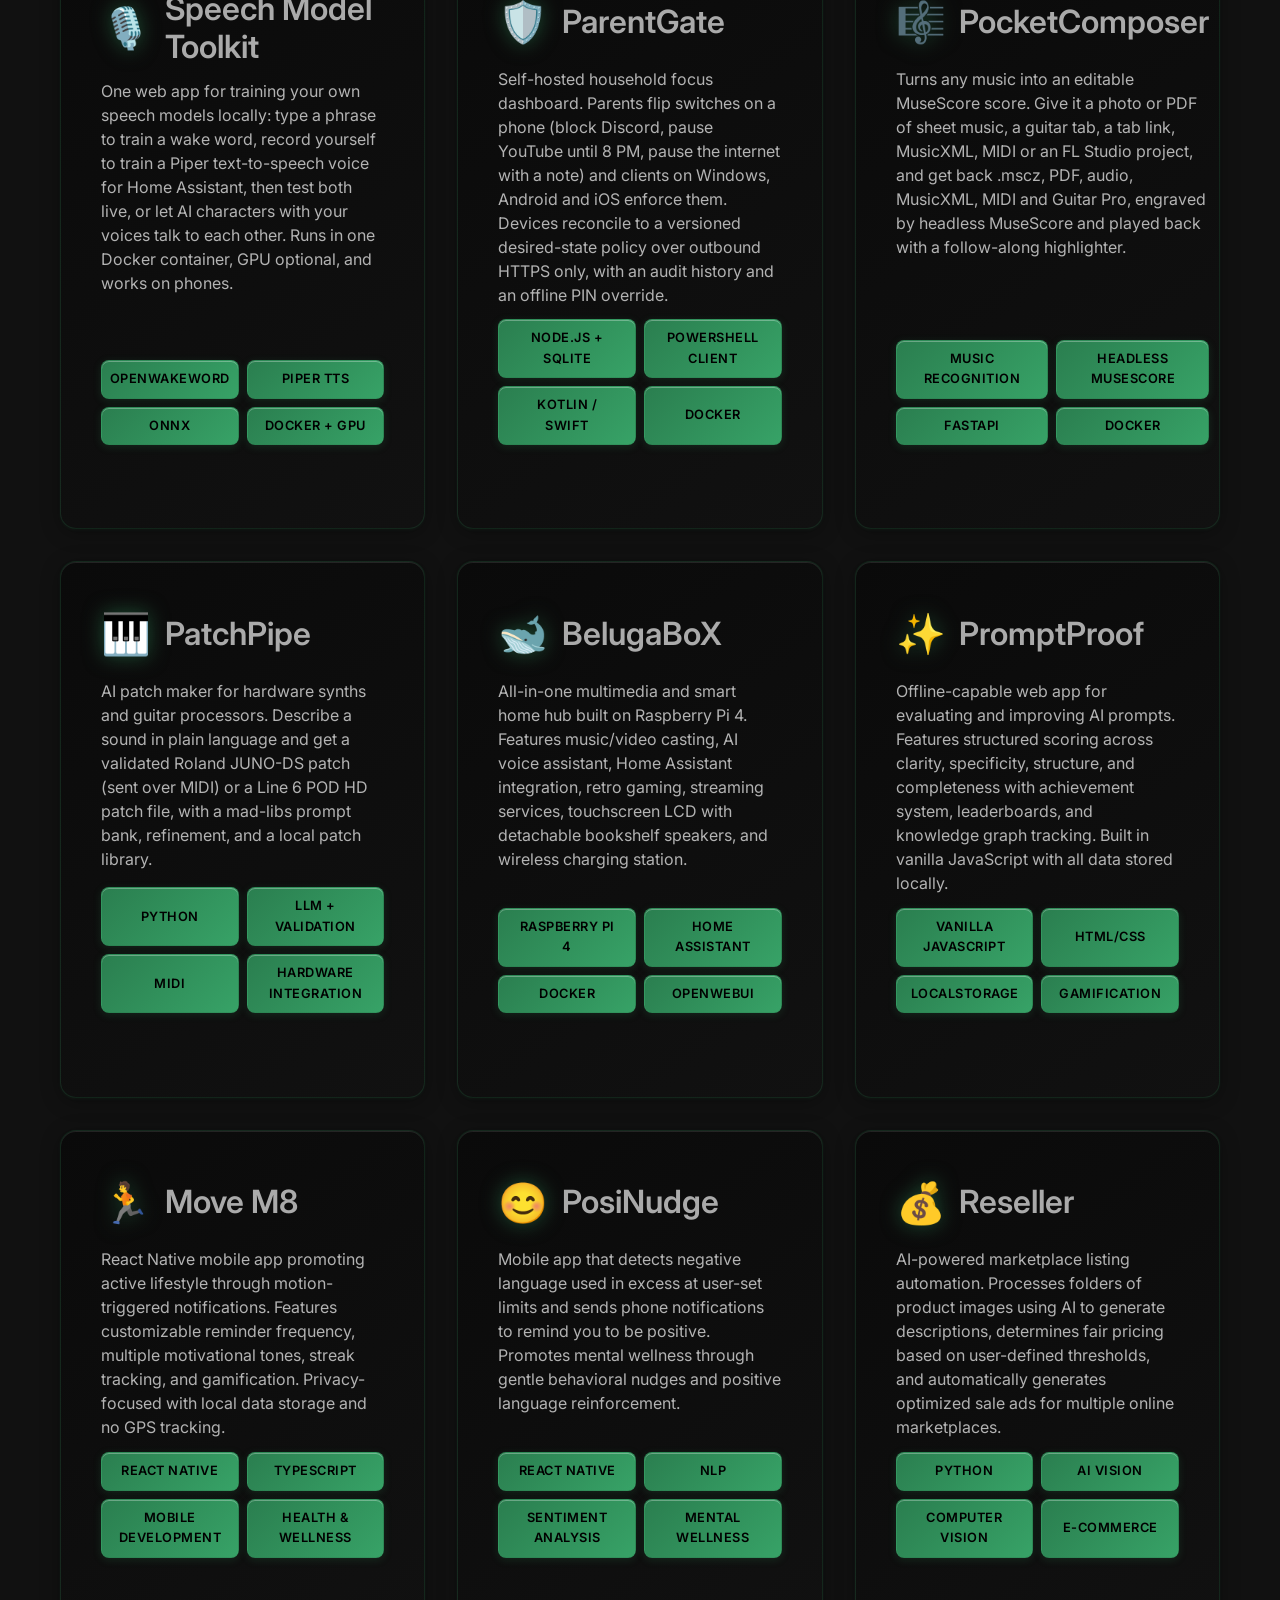
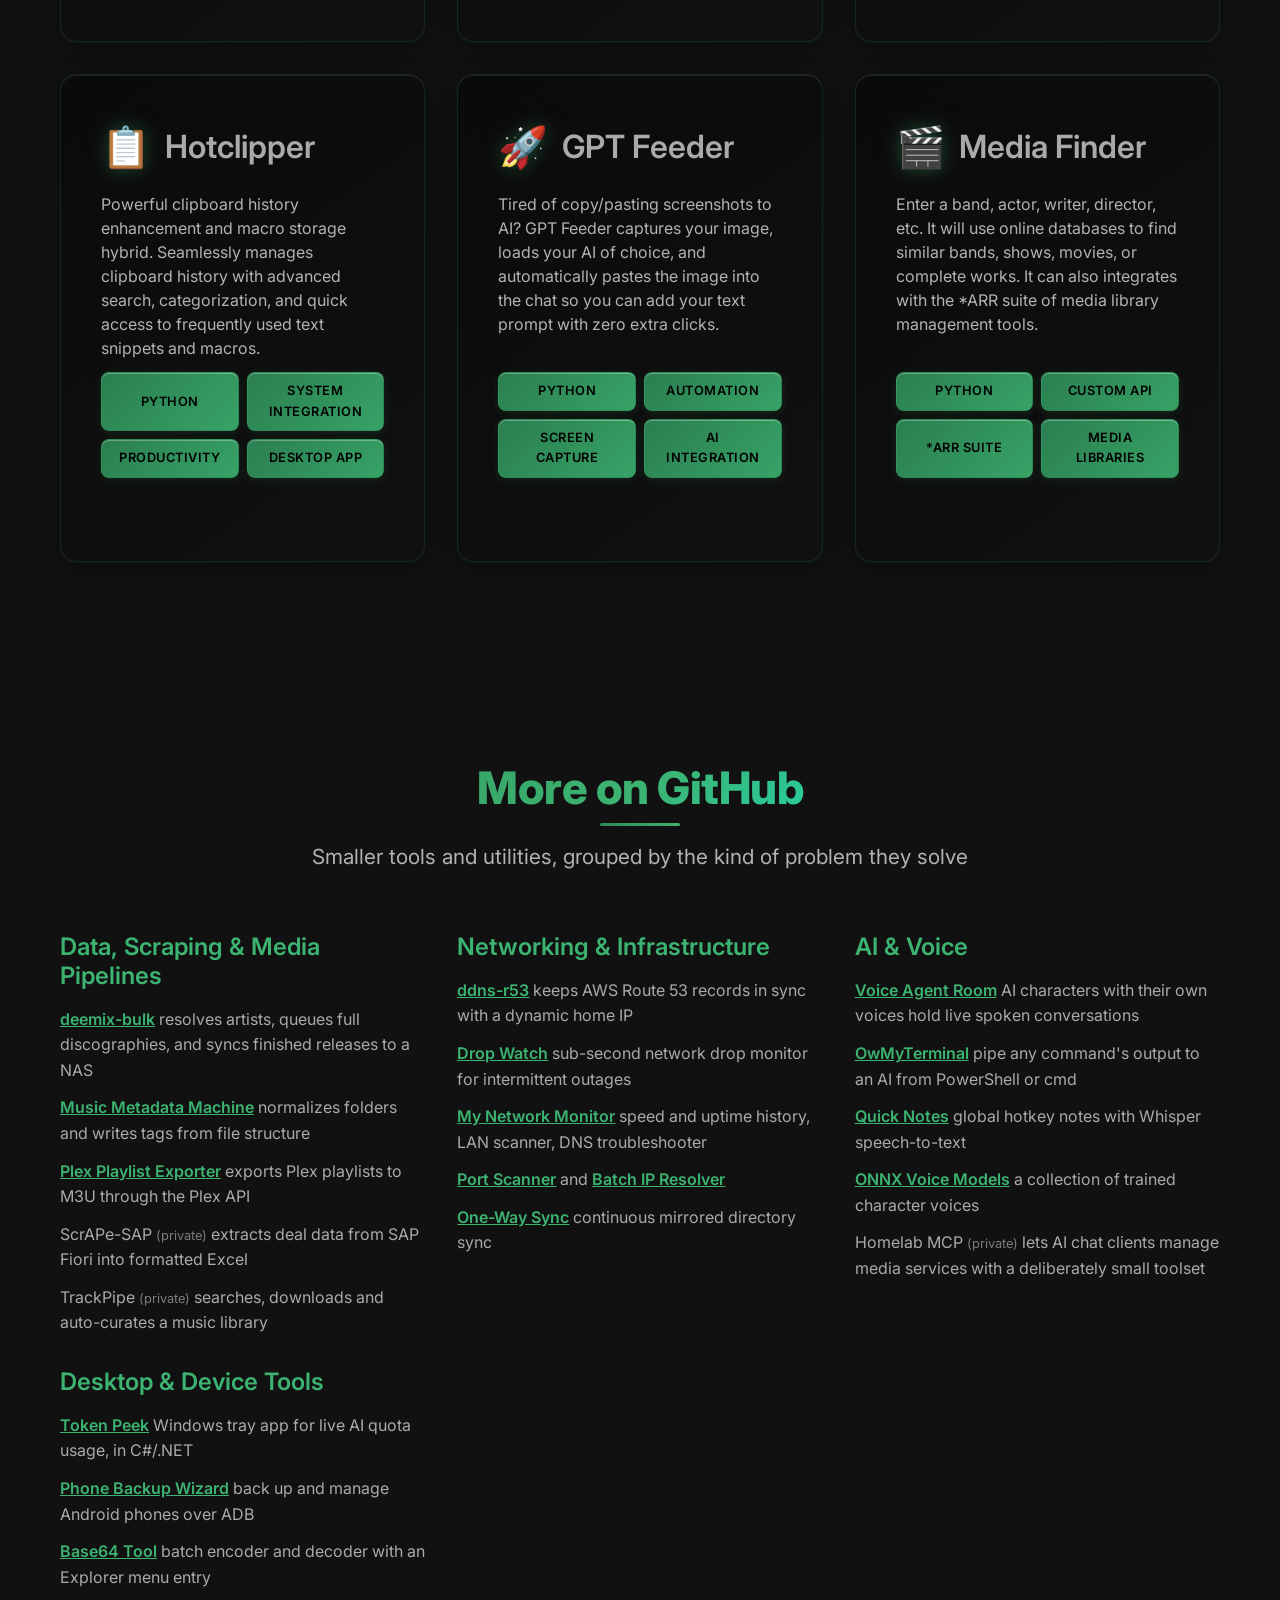
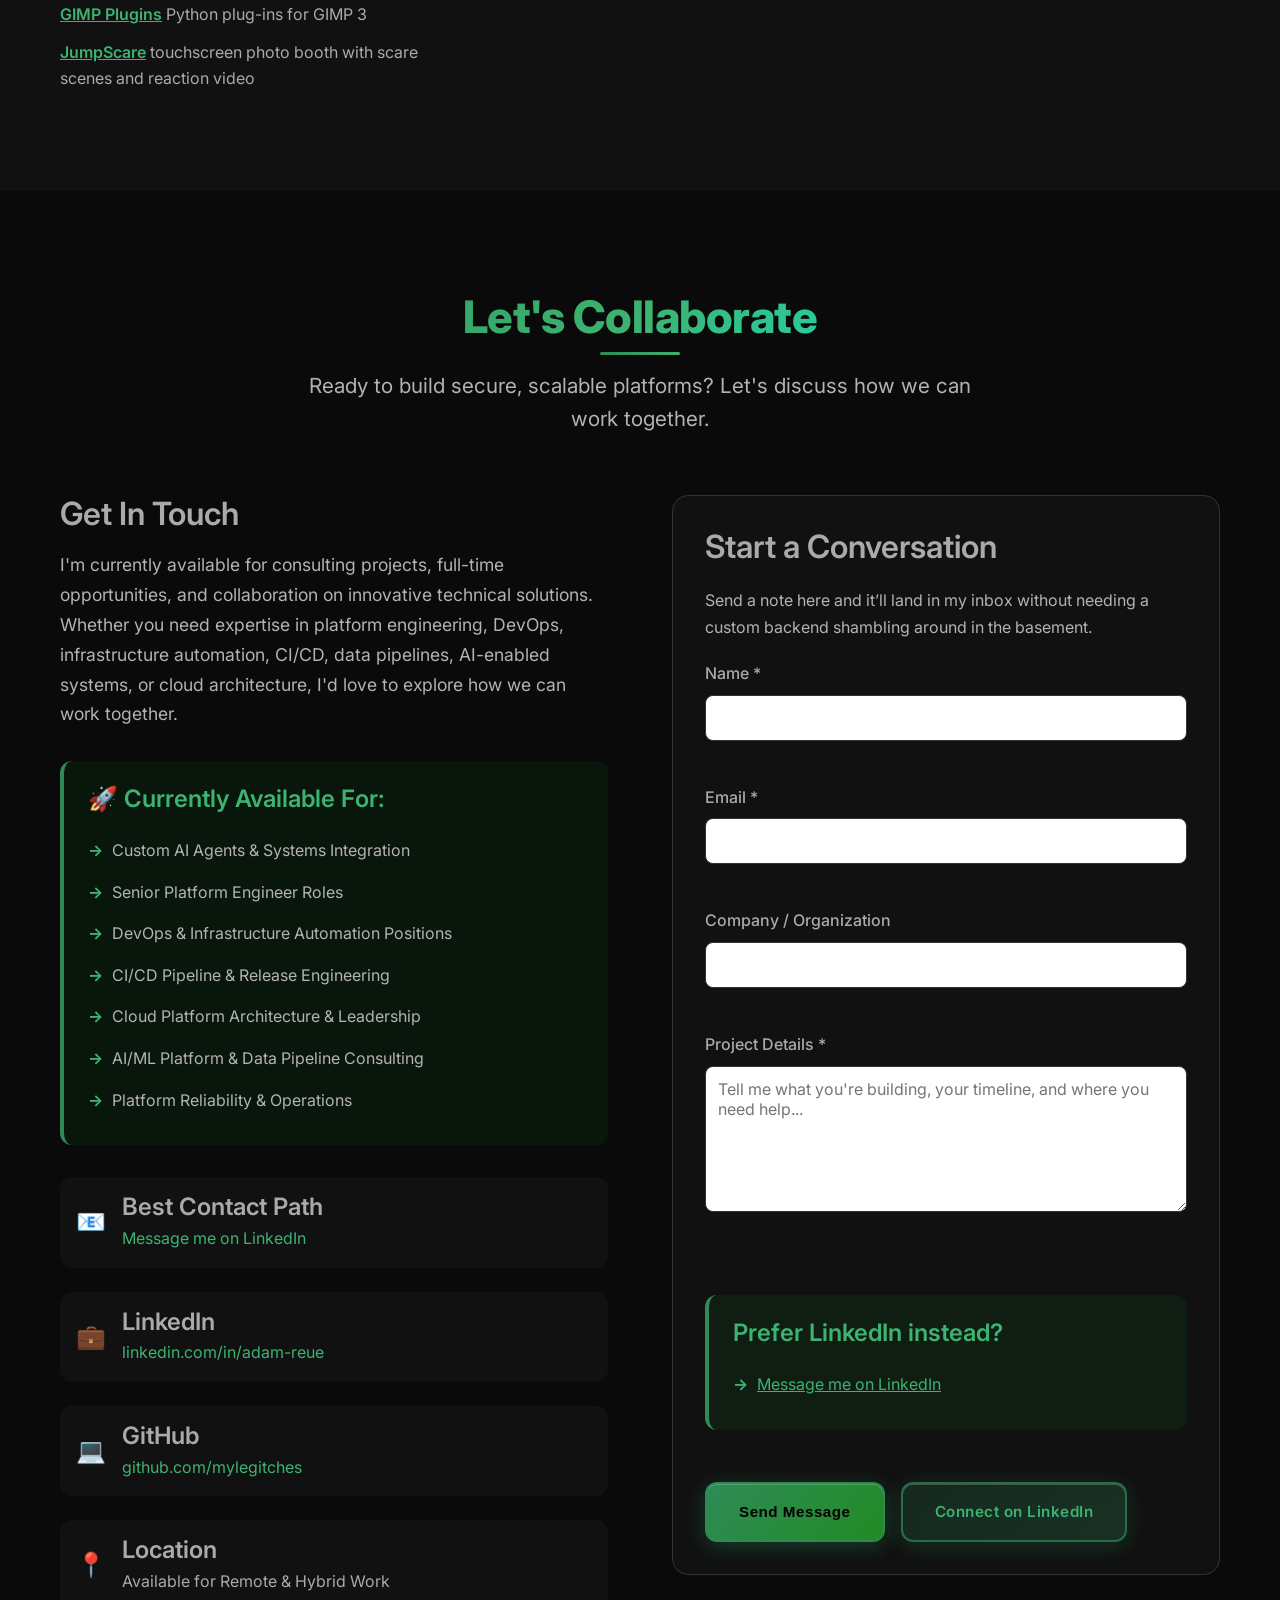
==== commit c1f8f0e6: "Highlight MommaBear's tutoring, work prioritization and test prep Co-Authored-By: Claude Opus 5.5 <n" ====
--- a/index.html
+++ b/index.html
@@ -312,12 +312,12 @@
                         <div class="card-icon">🐻</div>
                         <h3>MommaBear</h3>
                     </div>
-                    <p>A family school assistant. An isolated, read-only browser per family pulls grades, missing work, schedules and news from the school portal into a parent dashboard. Each family gets its own agents: a parent chat that sees everything, and a student agent limited to that student. It sends grade and missing-work alerts, scores homework photos before work counts as done, and safety-reviews every student message.</p>
-                    <div class="skill-tags">
+                    <p>A tutor and study coach for students, with a dashboard for parents. It reads grades, homework and the class&#39;s weekly plans from the school portal, then ranks what to do next by due date, failing classes and upcoming tests. Before each test or quiz it builds a study ramp: practice quizzes on separate days until the student is ready. Tutor Me splits an assignment into topics, finds what the student already knows, teaches the rest with lessons and explained practice questions, and rechecks later. Homework photos are graded before work counts as done, and parents get progress and alerts.</p>
+                    <div class="skill-tags">
+                        <span class="skill-tag">AI Tutoring</span>
+                        <span class="skill-tag">Test &amp; Quiz Prep</span>
+                        <span class="skill-tag">Work Prioritization</span>
                         <span class="skill-tag">Per-Family Agents</span>
-                        <span class="skill-tag">Portal Automation</span>
-                        <span class="skill-tag">OCR + Scheduler</span>
-                        <span class="skill-tag">Docker Isolation</span>
                     </div>
                     <div class="project-links">
                         <a href="#contact" class="project-details-link">DEMO ON REQUEST</a>
